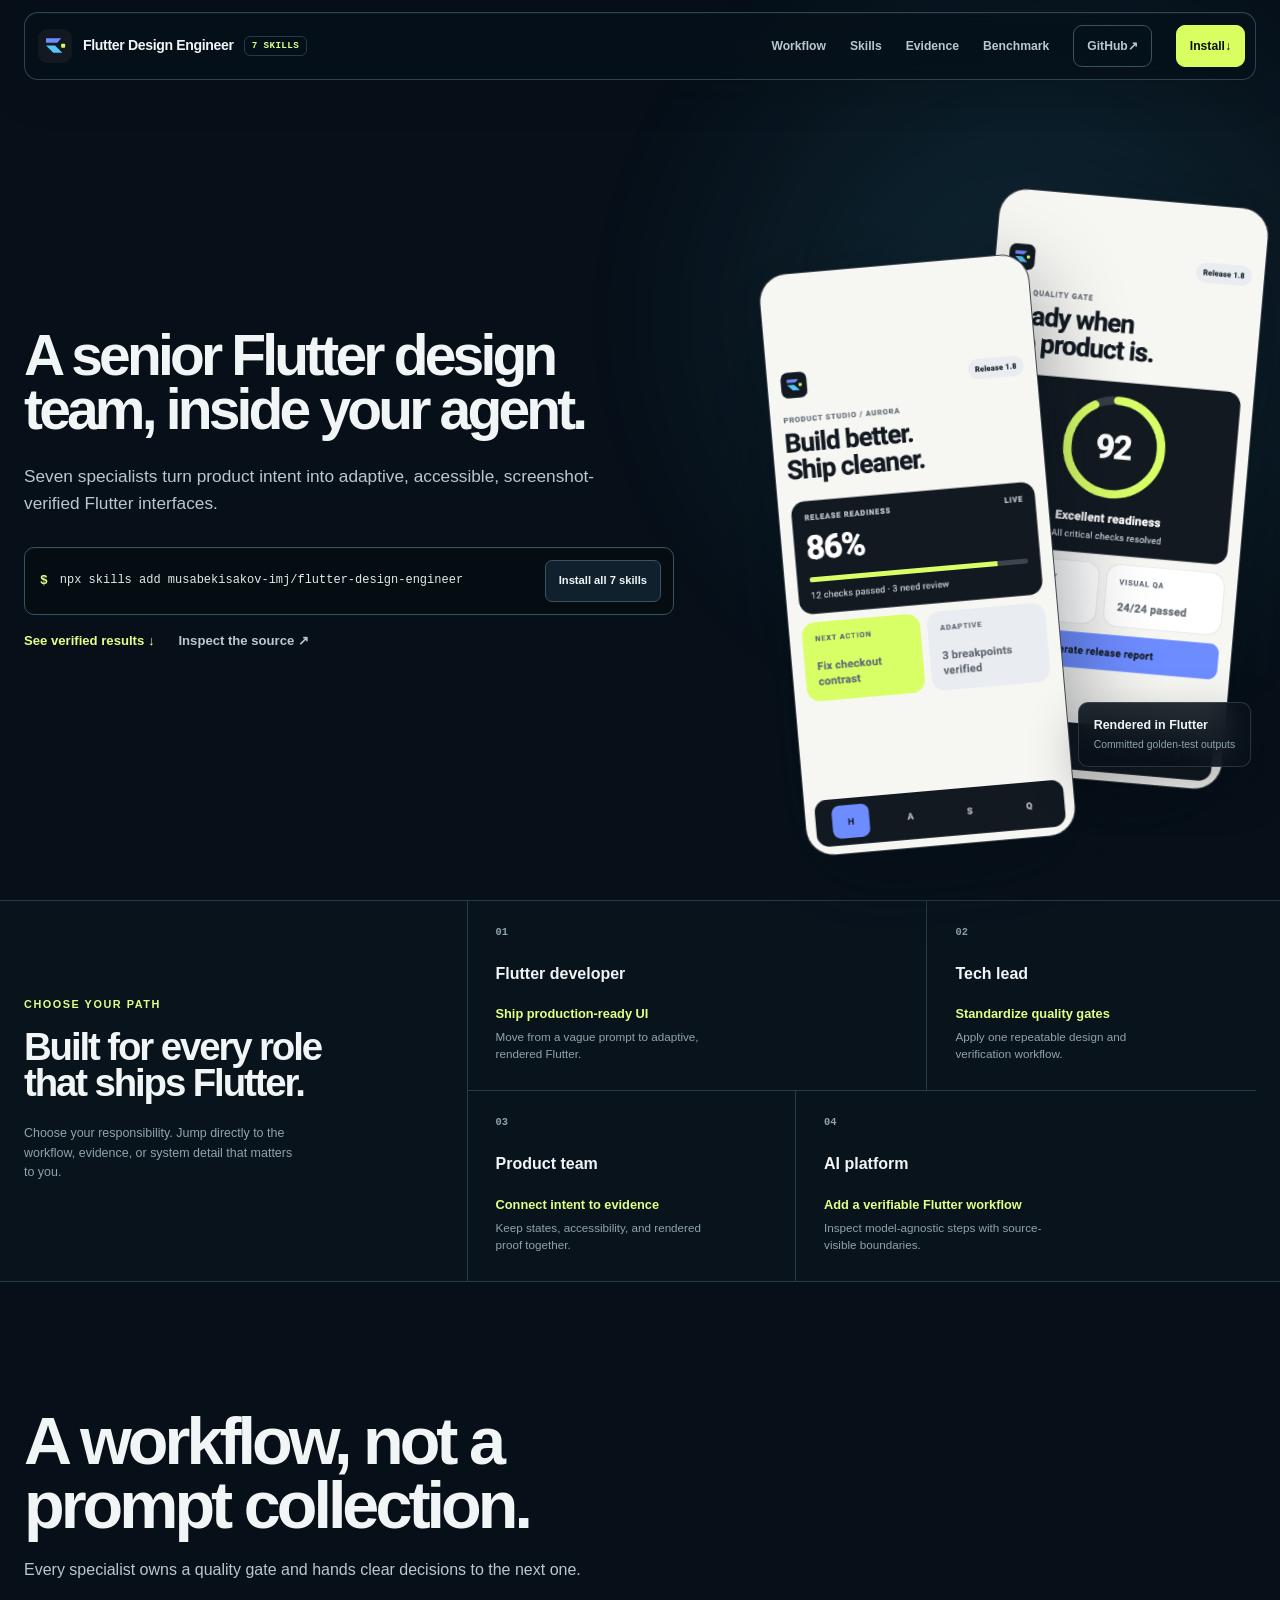
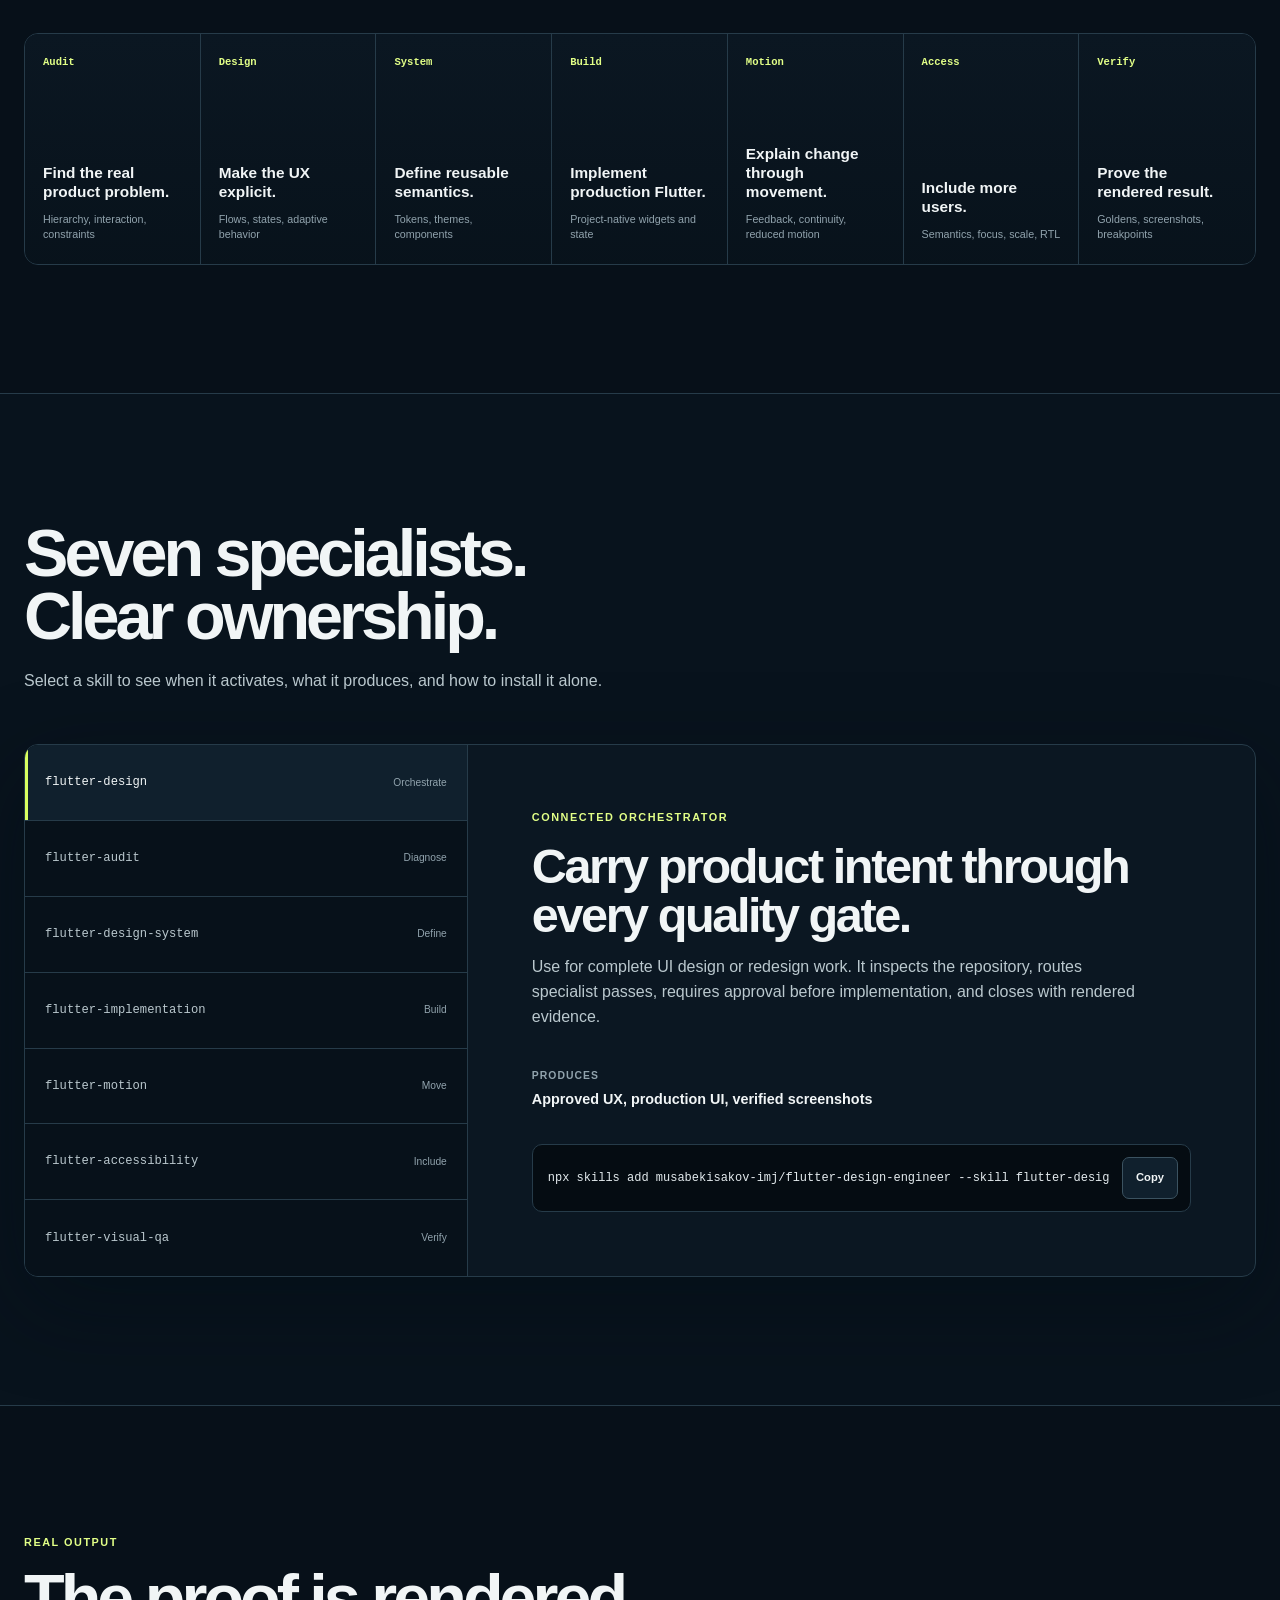
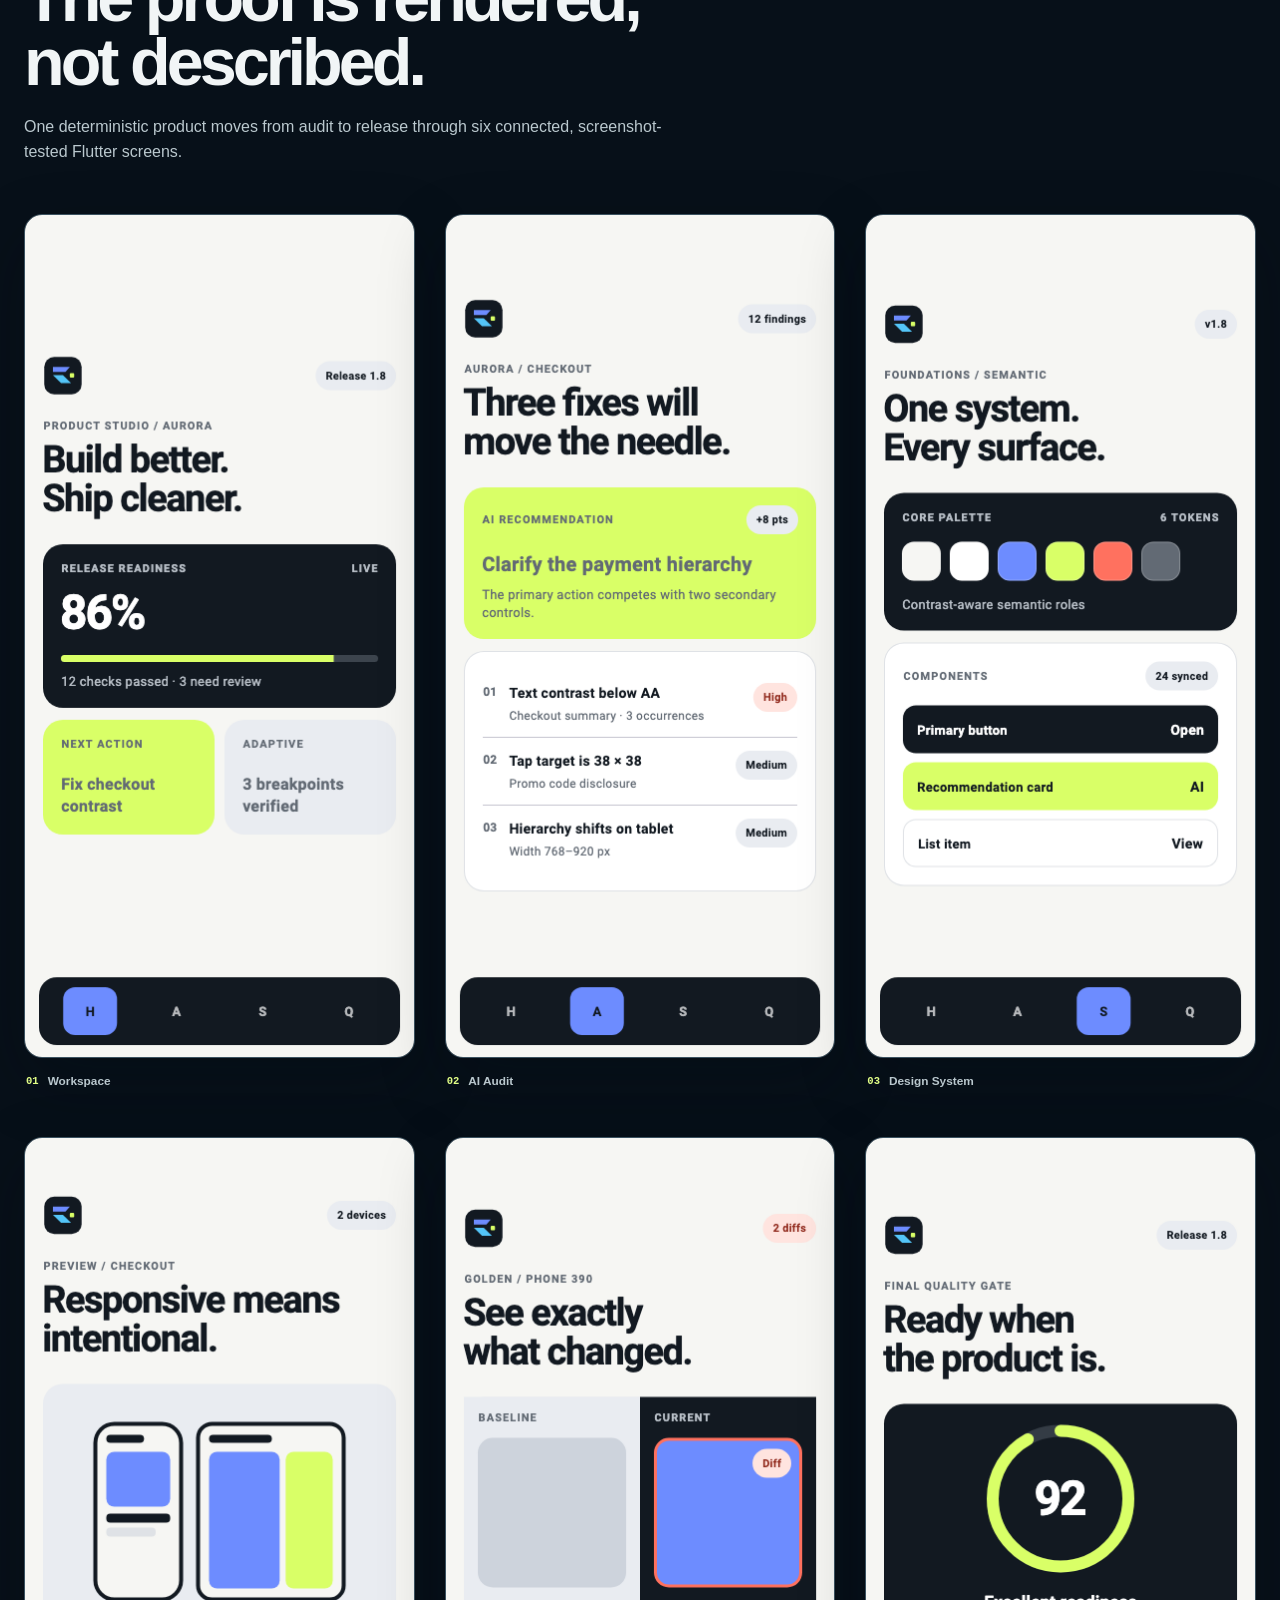
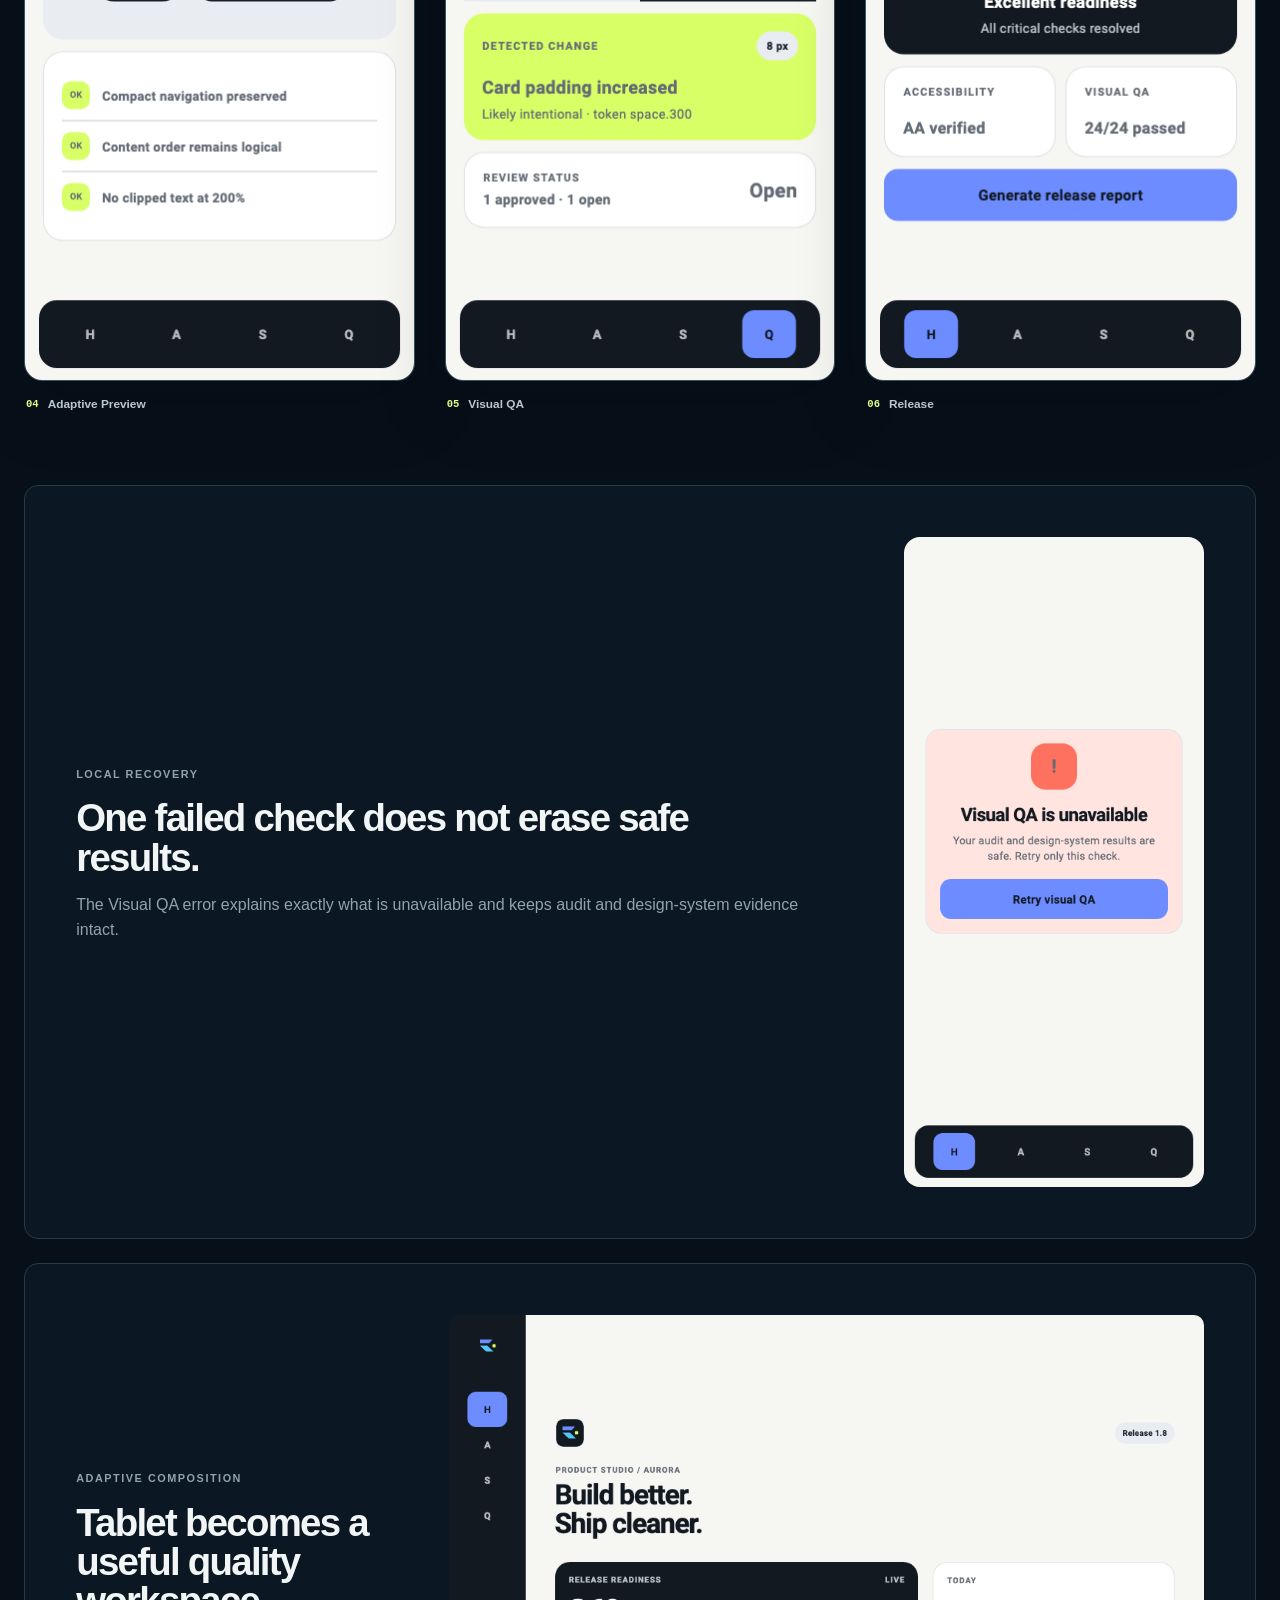
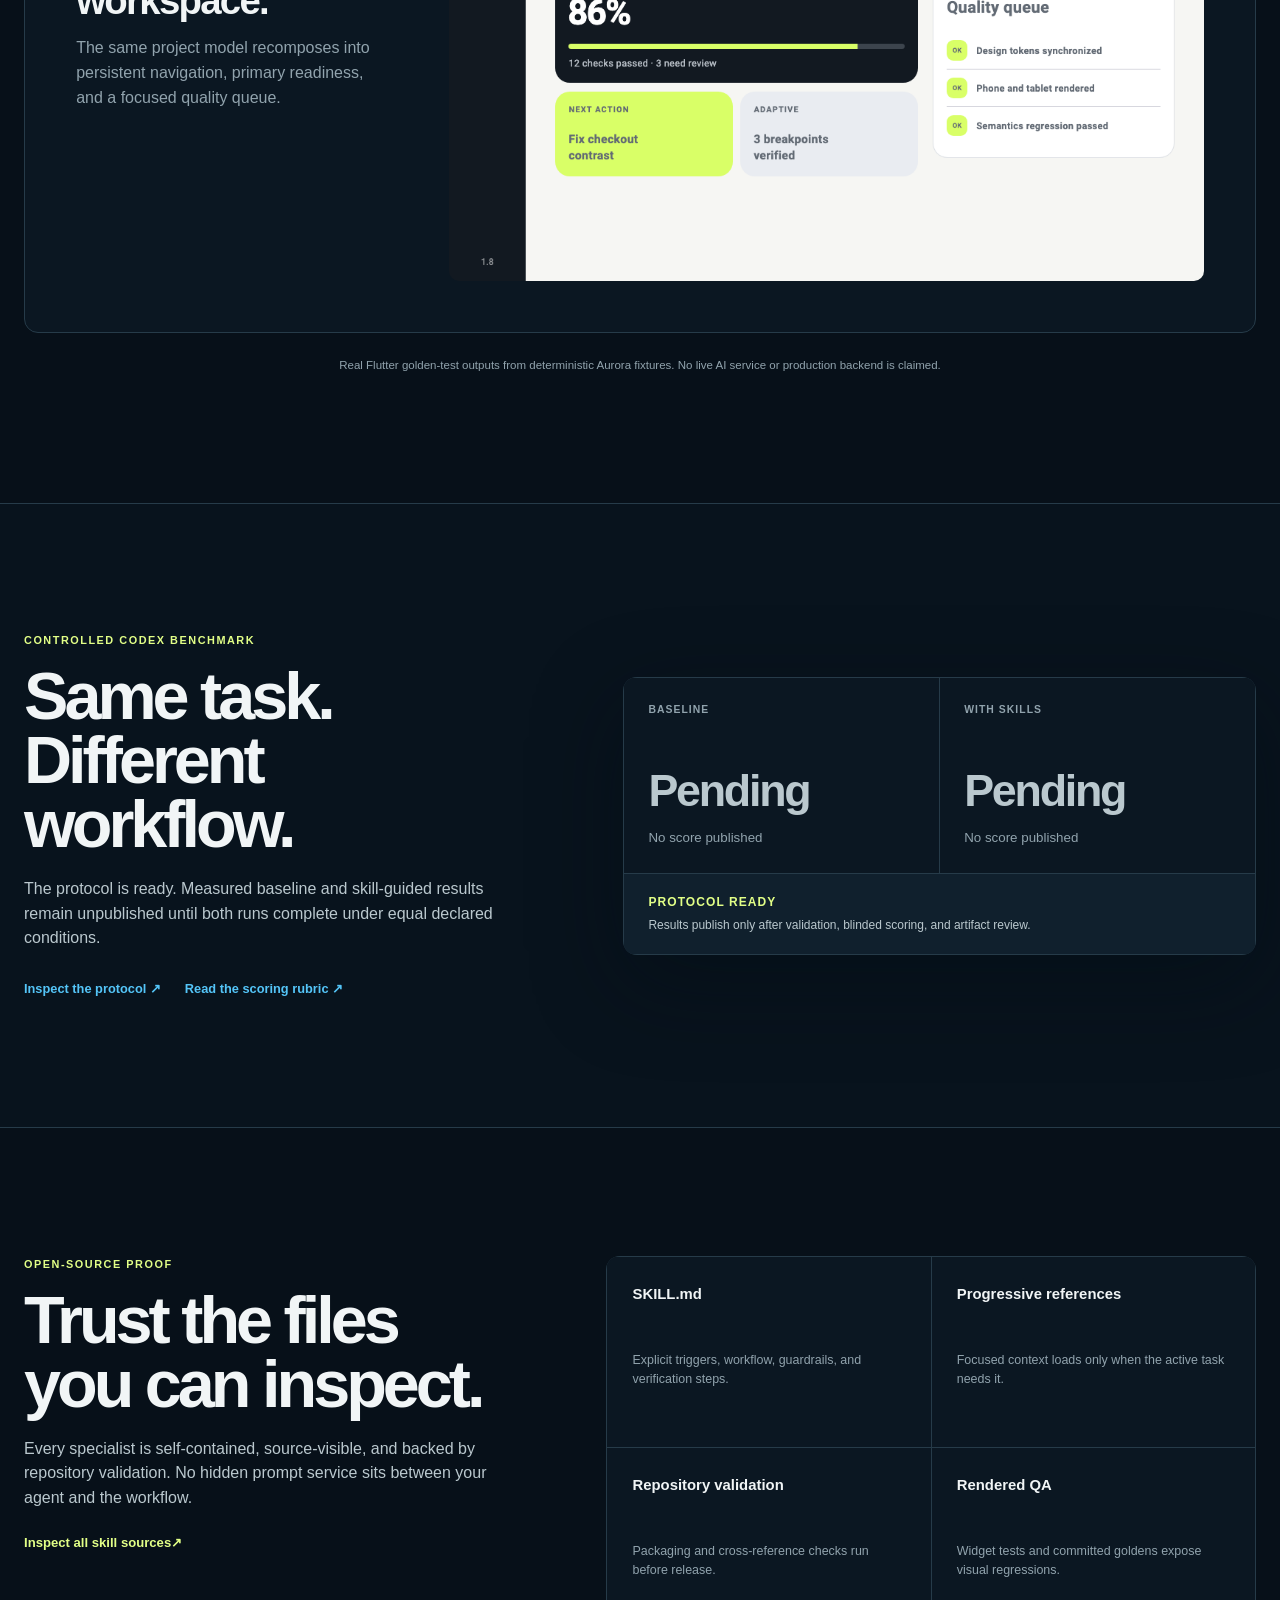
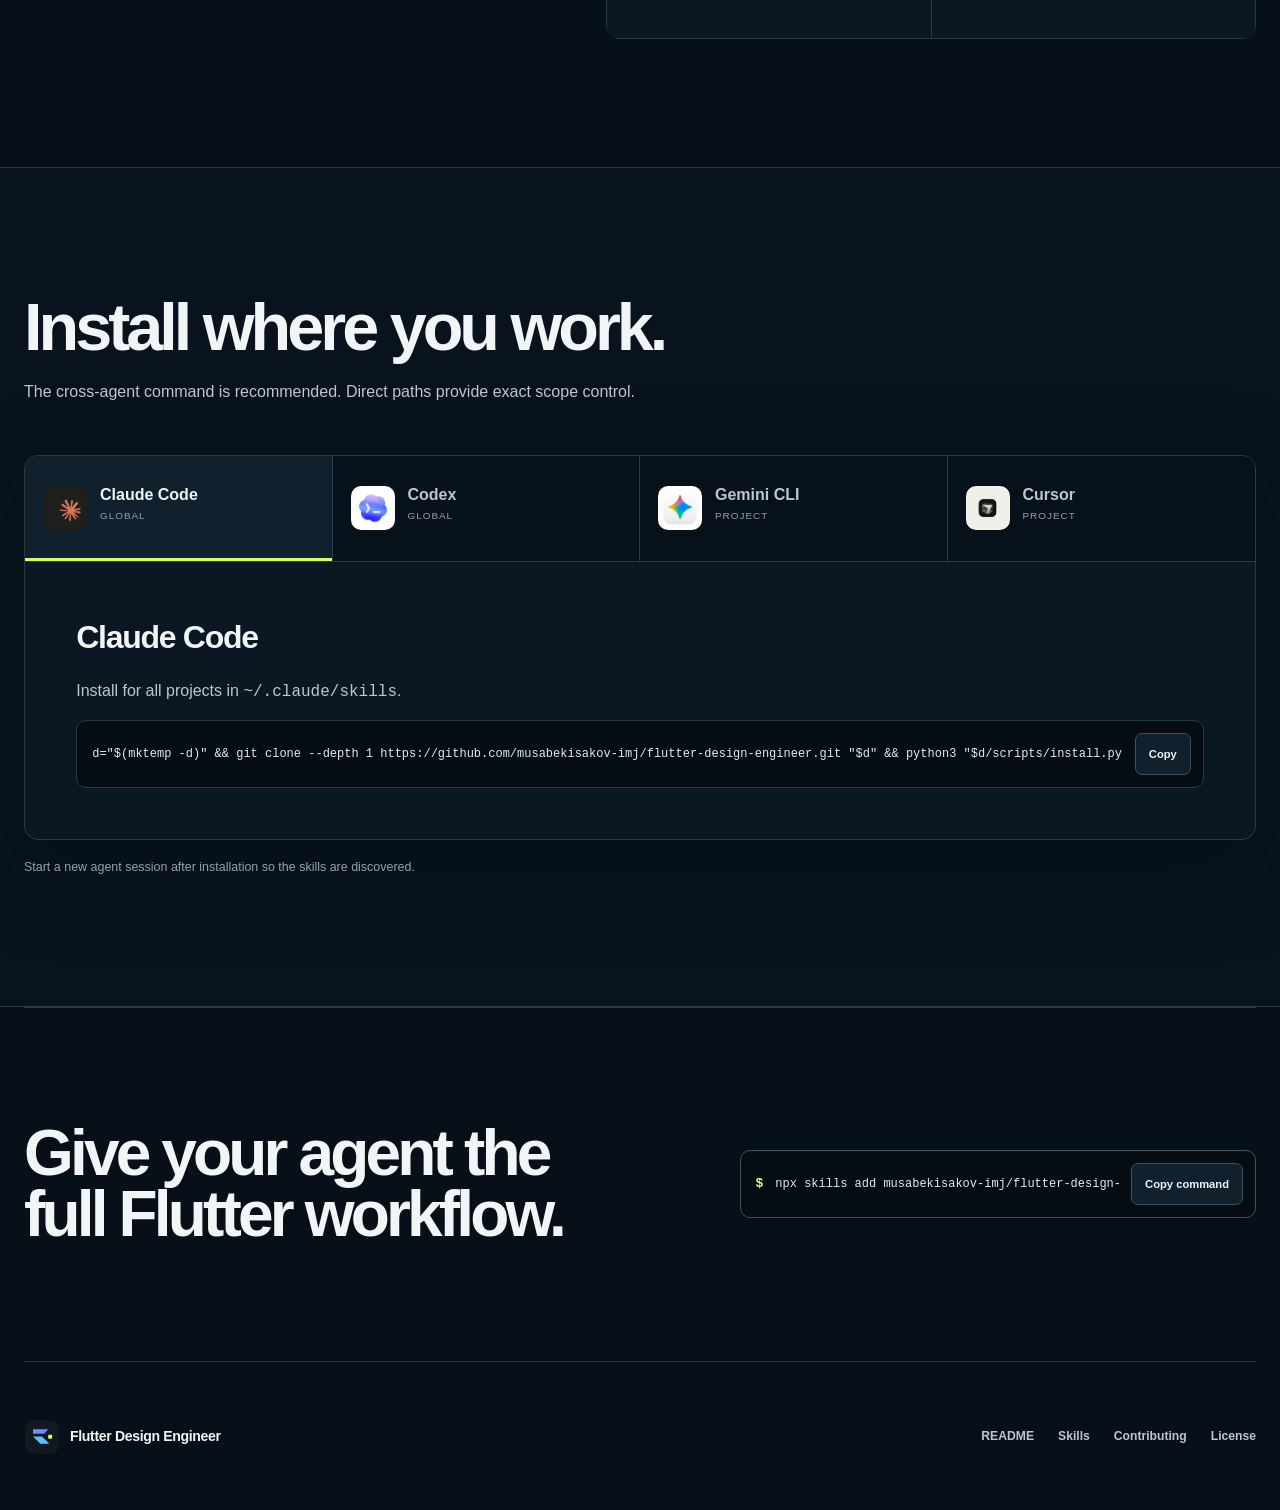
==== docs/index.html @ 5bc62153 "feat: add branded social preview" ====
<!doctype html>
<html lang="en">
<head>
  <meta charset="utf-8">
  <meta name="viewport" content="width=device-width, initial-scale=1">
  <meta name="description" content="Seven connected Flutter design skills for Claude Code, Codex, Gemini CLI, and Cursor. Audit, design, build, and verify real Flutter interfaces.">
  <meta name="theme-color" content="#071019">
  <meta property="og:title" content="Flutter Design Engineer">
  <meta property="og:description" content="A connected design engineering workflow for AI agents that ship Flutter.">
  <meta property="og:type" content="website">
  <meta property="og:image" content="https://musabekisakov-imj.github.io/flutter-design-engineer/assets/social-preview.jpg">
  <meta property="og:image:width" content="1280">
  <meta property="og:image:height" content="640">
  <meta name="twitter:card" content="summary_large_image">
  <meta name="twitter:image" content="https://musabekisakov-imj.github.io/flutter-design-engineer/assets/social-preview.jpg">
  <title>Flutter Design Engineer | Seven connected agent skills</title>
  <link rel="icon" href="assets/brand/mark.svg" type="image/svg+xml">
  <link rel="stylesheet" href="assets/install-guide.css?v=14">
  <script src="assets/analytics-adapter.js?v=1" defer></script>
  <script src="assets/install-guide.js?v=7" defer></script>
</head>
<body>
  <a class="skip-link" href="#main">Skip to content</a>

  <header class="site-header" id="top">
    <a class="brand" href="#top" aria-label="Flutter Design Engineer home">
      <img class="brand-mark" src="assets/brand/mark.svg" width="36" height="36" alt="">
      <span class="brand-name">Flutter Design Engineer</span>
      <span class="brand-meta" aria-label="Seven skills">7 skills</span>
    </a>
    <button class="menu-button" type="button" aria-expanded="false" aria-controls="primary-nav">Menu</button>
    <nav id="primary-nav" aria-label="Primary navigation">
      <a href="#workflow" data-nav-section="workflow">Workflow</a>
      <a href="#skills" data-nav-section="skills">Skills</a>
      <a href="#evidence" data-nav-section="evidence">Evidence</a>
      <a href="#benchmark" data-nav-section="benchmark">Benchmark</a>
      <a class="nav-github" href="https://github.com/musabekisakov-imj/flutter-design-engineer" data-analytics-event="github_open" data-analytics-placement="header">GitHub <span aria-hidden="true">↗</span></a>
      <a class="nav-install" href="#install" data-nav-section="install">Install <span aria-hidden="true">↓</span></a>
    </nav>
  </header>

  <main id="main">
    <section class="hero shell" aria-labelledby="hero-title">
      <div class="hero-copy reveal">
        <h1 id="hero-title">A senior Flutter design team, inside your agent.</h1>
        <p>Seven specialists turn product intent into adaptive, accessible, screenshot-verified Flutter interfaces.</p>
        <div class="hero-actions">
          <div class="command command-primary">
            <span aria-hidden="true">$</span>
            <code id="hero-command">npx skills add musabekisakov-imj/flutter-design-engineer</code>
            <button type="button" data-copy-target="hero-command" data-install-route="all" data-analytics-placement="hero">Install all 7 skills</button>
          </div>
          <div class="hero-links">
            <a class="hero-evidence-link" href="#evidence" data-analytics-event="verified_results_open" data-analytics-placement="hero">See verified results <span aria-hidden="true">↓</span></a>
            <a href="https://github.com/musabekisakov-imj/flutter-design-engineer" data-analytics-event="github_open" data-analytics-placement="hero">Inspect the source <span aria-hidden="true">↗</span></a>
          </div>
        </div>
      </div>

      <div class="hero-visual reveal" aria-label="Real Flutter golden-test outputs">
        <a class="hero-phone hero-phone-primary" href="https://github.com/musabekisakov-imj/flutter-design-engineer/blob/main/examples/product-studio/demo/goldens/phone-workspace.png">
          <img src="assets/product-studio/phone-workspace.png" width="390" height="844" alt="Flutter Product Studio workspace showing release readiness and next quality action">
        </a>
        <a class="hero-phone hero-phone-secondary" href="https://github.com/musabekisakov-imj/flutter-design-engineer/blob/main/examples/product-studio/demo/goldens/phone-release.png">
          <img src="assets/product-studio/phone-release.png" width="390" height="844" alt="Flutter Product Studio release screen showing verified readiness">
        </a>
        <p class="hero-proof"><strong>Rendered in Flutter</strong><span>Committed golden-test outputs</span></p>
      </div>
    </section>

    <section class="audiences" id="audiences" aria-labelledby="audiences-title">
      <div class="shell audience-shell">
        <div class="audience-intro">
          <p class="section-kicker">Choose your path</p>
          <h2 id="audiences-title">Built for every role that ships Flutter.</h2>
          <p>Choose your responsibility. Jump directly to the workflow, evidence, or system detail that matters to you.</p>
        </div>
        <div class="audience-grid">
          <a href="#workflow" data-analytics-event="audience_path_select" data-analytics-audience="developer"><span class="audience-number">01</span><span class="audience-arrow" aria-hidden="true">↘</span><strong>Flutter developer</strong><b>Ship production-ready UI</b><p>Move from a vague prompt to adaptive, rendered Flutter.</p></a>
          <a href="#skills" data-analytics-event="audience_path_select" data-analytics-audience="tech-lead"><span class="audience-number">02</span><span class="audience-arrow" aria-hidden="true">↘</span><strong>Tech lead</strong><b>Standardize quality gates</b><p>Apply one repeatable design and verification workflow.</p></a>
          <a href="#evidence" data-analytics-event="audience_path_select" data-analytics-audience="product-team"><span class="audience-number">03</span><span class="audience-arrow" aria-hidden="true">↘</span><strong>Product team</strong><b>Connect intent to evidence</b><p>Keep states, accessibility, and rendered proof together.</p></a>
          <a href="#benchmark" data-analytics-event="audience_path_select" data-analytics-audience="ai-platform"><span class="audience-number">04</span><span class="audience-arrow" aria-hidden="true">↘</span><strong>AI platform</strong><b>Add a verifiable Flutter workflow</b><p>Inspect model-agnostic steps with source-visible boundaries.</p></a>
        </div>
      </div>
    </section>

    <section class="workflow shell section" id="workflow" aria-labelledby="workflow-title">
      <div class="section-heading">
        <h2 id="workflow-title">A workflow, not a prompt collection.</h2>
        <p>Every specialist owns a quality gate and hands clear decisions to the next one.</p>
      </div>
      <ol class="workflow-track">
        <li><span>Audit</span><strong>Find the real product problem.</strong><small>Hierarchy, interaction, constraints</small></li>
        <li><span>Design</span><strong>Make the UX explicit.</strong><small>Flows, states, adaptive behavior</small></li>
        <li><span>System</span><strong>Define reusable semantics.</strong><small>Tokens, themes, components</small></li>
        <li><span>Build</span><strong>Implement production Flutter.</strong><small>Project-native widgets and state</small></li>
        <li><span>Motion</span><strong>Explain change through movement.</strong><small>Feedback, continuity, reduced motion</small></li>
        <li><span>Access</span><strong>Include more users.</strong><small>Semantics, focus, scale, RTL</small></li>
        <li><span>Verify</span><strong>Prove the rendered result.</strong><small>Goldens, screenshots, breakpoints</small></li>
      </ol>
    </section>

    <section class="registry section" id="skills" aria-labelledby="skills-title">
      <div class="shell">
        <div class="section-heading">
          <h2 id="skills-title">Seven specialists. Clear ownership.</h2>
          <p>Select a skill to see when it activates, what it produces, and how to install it alone.</p>
        </div>
        <div class="registry-shell">
          <div class="skill-tabs" role="tablist" aria-label="Flutter specialist skills">
            <button id="skill-tab-design" role="tab" aria-selected="true" aria-controls="skill-panel-design" tabindex="0">flutter-design <span>Orchestrate</span></button>
            <button id="skill-tab-audit" role="tab" aria-selected="false" aria-controls="skill-panel-audit" tabindex="-1">flutter-audit <span>Diagnose</span></button>
            <button id="skill-tab-system" role="tab" aria-selected="false" aria-controls="skill-panel-system" tabindex="-1">flutter-design-system <span>Define</span></button>
            <button id="skill-tab-build" role="tab" aria-selected="false" aria-controls="skill-panel-build" tabindex="-1">flutter-implementation <span>Build</span></button>
            <button id="skill-tab-motion" role="tab" aria-selected="false" aria-controls="skill-panel-motion" tabindex="-1">flutter-motion <span>Move</span></button>
            <button id="skill-tab-access" role="tab" aria-selected="false" aria-controls="skill-panel-access" tabindex="-1">flutter-accessibility <span>Include</span></button>
            <button id="skill-tab-qa" role="tab" aria-selected="false" aria-controls="skill-panel-qa" tabindex="-1">flutter-visual-qa <span>Verify</span></button>
          </div>
          <div class="skill-panels">
            <article id="skill-panel-design" role="tabpanel" aria-labelledby="skill-tab-design"><p class="panel-label">Connected orchestrator</p><h3>Carry product intent through every quality gate.</h3><p>Use for complete UI design or redesign work. It inspects the repository, routes specialist passes, requires approval before implementation, and closes with rendered evidence.</p><div class="panel-output"><span>Produces</span><strong>Approved UX, production UI, verified screenshots</strong></div><div class="command"><code id="skill-design-command">npx skills add musabekisakov-imj/flutter-design-engineer --skill flutter-design</code><button type="button" data-copy-target="skill-design-command" data-install-route="single-skill" data-analytics-placement="skills">Copy</button></div></article>
            <article id="skill-panel-audit" role="tabpanel" aria-labelledby="skill-tab-audit"><p class="panel-label">Diagnostic specialist</p><h3>Find hierarchy and interaction problems before editing.</h3><p>Use when an existing Flutter interface feels unclear, inconsistent, or fragile across screen sizes.</p><div class="panel-output"><span>Produces</span><strong>Evidence-backed findings and priorities</strong></div></article>
            <article id="skill-panel-system" role="tabpanel" aria-labelledby="skill-tab-system"><p class="panel-label">System specialist</p><h3>Turn visual choices into semantic Flutter foundations.</h3><p>Use for tokens, themes, typography, spacing, component contracts, and state consistency.</p><div class="panel-output"><span>Produces</span><strong>Reusable semantic design system</strong></div></article>
            <article id="skill-panel-build" role="tabpanel" aria-labelledby="skill-tab-build"><p class="panel-label">Implementation specialist</p><h3>Build approved interfaces in the project native style.</h3><p>Use after UX approval for adaptive widgets, complete states, and production-ready Flutter composition.</p><div class="panel-output"><span>Produces</span><strong>Integrated Flutter implementation</strong></div></article>
            <article id="skill-panel-motion" role="tabpanel" aria-labelledby="skill-tab-motion"><p class="panel-label">Motion specialist</p><h3>Use movement to explain feedback and continuity.</h3><p>Use for transitions, micro-interactions, interruptible animation, and reduced-motion behavior.</p><div class="panel-output"><span>Produces</span><strong>Purposeful, performant motion</strong></div></article>
            <article id="skill-panel-access" role="tabpanel" aria-labelledby="skill-tab-access"><p class="panel-label">Inclusion specialist</p><h3>Make the interface robust beyond the default user.</h3><p>Use for semantics, keyboard focus, text scaling, localization safety, and RTL behavior.</p><div class="panel-output"><span>Produces</span><strong>Accessible interaction and layout fixes</strong></div></article>
            <article id="skill-panel-qa" role="tabpanel" aria-labelledby="skill-tab-qa"><p class="panel-label">Rendered verification specialist</p><h3>Inspect pixels, states, and breakpoints instead of guessing.</h3><p>Use for screenshot matrices, golden tests, overflow checks, theme comparison, and visual regression triage.</p><div class="panel-output"><span>Produces</span><strong>Inspected visual evidence</strong></div></article>
          </div>
        </div>
      </div>
    </section>

    <section class="evidence section shell" id="evidence" aria-labelledby="evidence-title">
      <div class="section-heading">
        <p class="section-kicker">Real output</p>
        <h2 id="evidence-title">The proof is rendered, not described.</h2>
        <p>One deterministic product moves from audit to release through six connected, screenshot-tested Flutter screens.</p>
      </div>
      <div class="phone-rail" aria-label="Flutter Product Studio workflow golden screenshots">
        <figure><img loading="lazy" src="assets/product-studio/phone-workspace.png" width="390" height="844" alt="Product Studio workspace with release readiness and next action"><figcaption><strong>01</strong> Workspace</figcaption></figure>
        <figure><img loading="lazy" src="assets/product-studio/phone-audit.png" width="390" height="844" alt="AI audit with prioritized Flutter interface findings"><figcaption><strong>02</strong> AI Audit</figcaption></figure>
        <figure><img loading="lazy" src="assets/product-studio/phone-system.png" width="390" height="844" alt="Semantic design system tokens and synchronized components"><figcaption><strong>03</strong> Design System</figcaption></figure>
        <figure><img loading="lazy" src="assets/product-studio/phone-adaptive.png" width="390" height="844" alt="Adaptive preview comparing phone and tablet layouts"><figcaption><strong>04</strong> Adaptive Preview</figcaption></figure>
        <figure><img loading="lazy" src="assets/product-studio/phone-visualQa.png" width="390" height="844" alt="Visual QA screen comparing baseline and current Flutter renders"><figcaption><strong>05</strong> Visual QA</figcaption></figure>
        <figure><img loading="lazy" src="assets/product-studio/phone-release.png" width="390" height="844" alt="Release quality gate with accessibility and golden test results"><figcaption><strong>06</strong> Release</figcaption></figure>
      </div>
      <div class="evidence-proof-grid">
        <article class="proof-error"><div><p class="section-kicker">Local recovery</p><h3>One failed check does not erase safe results.</h3><p>The Visual QA error explains exactly what is unavailable and keeps audit and design-system evidence intact.</p></div><img loading="lazy" src="assets/product-studio/phone-error.png" width="390" height="844" alt="Recoverable Product Studio Visual QA error state"></article>
        <article class="proof-adaptive"><div><p class="section-kicker">Adaptive composition</p><h3>Tablet becomes a useful quality workspace.</h3><p>The same project model recomposes into persistent navigation, primary readiness, and a focused quality queue.</p></div><img loading="lazy" src="assets/product-studio/tablet-workspace.png" width="1024" height="768" alt="Expanded Product Studio workspace rendered at tablet size"></article>
      </div>
      <p class="evidence-note">Real Flutter golden-test outputs from deterministic Aurora fixtures. No live AI service or production backend is claimed.</p>
    </section>

    <section class="benchmark section" id="benchmark" aria-labelledby="benchmark-title">
      <div class="shell benchmark-shell">
        <div class="benchmark-copy">
          <p class="section-kicker">Controlled Codex benchmark</p>
          <h2 id="benchmark-title">Same task. Different workflow.</h2>
          <p>The protocol is ready. Measured baseline and skill-guided results remain unpublished until both runs complete under equal declared conditions.</p>
          <div class="benchmark-actions">
            <a href="https://github.com/musabekisakov-imj/flutter-design-engineer/tree/main/benchmarks/connected-command-center" data-analytics-event="benchmark_artifact_open" data-analytics-placement="benchmark">Inspect the protocol <span aria-hidden="true">↗</span></a>
            <a href="https://github.com/musabekisakov-imj/flutter-design-engineer/blob/main/benchmarks/connected-command-center/rubric.md" data-analytics-event="benchmark_artifact_open" data-analytics-placement="rubric">Read the scoring rubric <span aria-hidden="true">↗</span></a>
          </div>
        </div>
        <div class="benchmark-status" aria-label="Benchmark publication status">
          <div><span>Baseline</span><strong>Pending</strong><small>No score published</small></div>
          <div><span>With skills</span><strong>Pending</strong><small>No score published</small></div>
          <p><b>Protocol ready</b><span>Results publish only after validation, blinded scoring, and artifact review.</span></p>
        </div>
      </div>
    </section>

    <section class="technical section shell" aria-labelledby="technical-title">
      <div class="technical-copy"><p class="section-kicker">Open-source proof</p><h2 id="technical-title">Trust the files you can inspect.</h2><p>Every specialist is self-contained, source-visible, and backed by repository validation. No hidden prompt service sits between your agent and the workflow.</p><a href="https://github.com/musabekisakov-imj/flutter-design-engineer/tree/main/skills" data-analytics-event="github_open" data-analytics-placement="trust">Inspect all skill sources <span aria-hidden="true">↗</span></a></div>
      <div class="technical-grid"><article><strong>SKILL.md</strong><p>Explicit triggers, workflow, guardrails, and verification steps.</p></article><article><strong>Progressive references</strong><p>Focused context loads only when the active task needs it.</p></article><article><strong>Repository validation</strong><p>Packaging and cross-reference checks run before release.</p></article><article><strong>Rendered QA</strong><p>Widget tests and committed goldens expose visual regressions.</p></article></div>
    </section>

    <section class="install section" id="install" aria-labelledby="install-title">
      <div class="shell">
        <div class="section-heading"><h2 id="install-title">Install where you work.</h2><p>The cross-agent command is recommended. Direct paths provide exact scope control.</p></div>
        <div class="agent-shell">
          <div class="agent-tabs" role="tablist" aria-label="AI agent installation">
            <button id="agent-tab-claude" role="tab" aria-selected="true" aria-controls="agent-panel-claude" tabindex="0"><img src="assets/agents/claude.png" width="44" height="44" alt=""><span>Claude Code</span><small>Global</small></button>
            <button id="agent-tab-codex" role="tab" aria-selected="false" aria-controls="agent-panel-codex" tabindex="-1"><img src="assets/agents/codex.png" width="44" height="44" alt=""><span>Codex</span><small>Global</small></button>
            <button id="agent-tab-gemini" role="tab" aria-selected="false" aria-controls="agent-panel-gemini" tabindex="-1"><img src="assets/agents/gemini.png" width="44" height="44" alt=""><span>Gemini CLI</span><small>Project</small></button>
            <button id="agent-tab-cursor" role="tab" aria-selected="false" aria-controls="agent-panel-cursor" tabindex="-1"><img src="assets/agents/cursor.png" width="44" height="44" alt=""><span>Cursor</span><small>Project</small></button>
          </div>
          <div class="agent-panels">
            <article id="agent-panel-claude" role="tabpanel" aria-labelledby="agent-tab-claude"><h3>Claude Code</h3><p>Install for all projects in <code>~/.claude/skills</code>.</p><div class="command"><code id="claude-command">d="$(mktemp -d)" &amp;&amp; git clone --depth 1 https://github.com/musabekisakov-imj/flutter-design-engineer.git "$d" &amp;&amp; python3 "$d/scripts/install.py" --destination ~/.claude/skills</code><button type="button" data-copy-target="claude-command" data-install-route="claude" data-analytics-placement="installer">Copy</button></div></article>
            <article id="agent-panel-codex" role="tabpanel" aria-labelledby="agent-tab-codex"><h3>OpenAI Codex</h3><p>Install for all projects in <code>~/.codex/skills</code>.</p><div class="command"><code id="codex-command">d="$(mktemp -d)" &amp;&amp; git clone --depth 1 https://github.com/musabekisakov-imj/flutter-design-engineer.git "$d" &amp;&amp; python3 "$d/scripts/install.py" --destination ~/.codex/skills</code><button type="button" data-copy-target="codex-command" data-install-route="codex" data-analytics-placement="installer">Copy</button></div></article>
            <article id="agent-panel-gemini" role="tabpanel" aria-labelledby="agent-tab-gemini"><h3>Gemini CLI</h3><p>Install inside the current project at <code>.gemini/skills</code>.</p><div class="command"><code id="gemini-command">d="$(mktemp -d)" &amp;&amp; git clone --depth 1 https://github.com/musabekisakov-imj/flutter-design-engineer.git "$d" &amp;&amp; python3 "$d/scripts/install.py" --destination .gemini/skills</code><button type="button" data-copy-target="gemini-command" data-install-route="gemini" data-analytics-placement="installer">Copy</button></div></article>
            <article id="agent-panel-cursor" role="tabpanel" aria-labelledby="agent-tab-cursor"><h3>Cursor</h3><p>Install inside the current project in <code>.cursor/skills</code>.</p><div class="command"><code id="cursor-command">d="$(mktemp -d)" &amp;&amp; git clone --depth 1 https://github.com/musabekisakov-imj/flutter-design-engineer.git "$d" &amp;&amp; python3 "$d/scripts/install.py" --destination .cursor/skills</code><button type="button" data-copy-target="cursor-command" data-install-route="cursor" data-analytics-placement="installer">Copy</button></div></article>
          </div>
        </div>
        <p class="session-note">Start a new agent session after installation so the skills are discovered.</p>
      </div>
    </section>

    <section class="final-cta shell" aria-labelledby="final-title">
      <h2 id="final-title">Give your agent the full Flutter workflow.</h2>
      <div class="command command-primary"><span aria-hidden="true">$</span><code id="final-command">npx skills add musabekisakov-imj/flutter-design-engineer</code><button type="button" data-copy-target="final-command" data-install-route="all" data-analytics-placement="final">Copy command</button></div>
    </section>
  </main>

  <footer class="site-footer shell">
    <a class="brand" href="#top" aria-label="Flutter Design Engineer home"><img class="brand-mark" src="assets/brand/mark.svg" width="32" height="32" alt=""><span>Flutter Design Engineer</span></a>
    <nav aria-label="Footer navigation"><a href="https://github.com/musabekisakov-imj/flutter-design-engineer#readme">README</a><a href="https://github.com/musabekisakov-imj/flutter-design-engineer/tree/main/skills">Skills</a><a href="https://github.com/musabekisakov-imj/flutter-design-engineer/blob/main/CONTRIBUTING.md">Contributing</a><a href="https://github.com/musabekisakov-imj/flutter-design-engineer/blob/main/LICENSE">License</a></nav>
  </footer>

  <p id="copy-status" class="sr-only" aria-live="polite"></p>
</body>
</html>
---- docs/assets/install-guide.css ----
:root {
  color-scheme: dark;
  --canvas: #071019;
  --surface: #0b1722;
  --surface-2: #10202d;
  --surface-3: #152938;
  --line: #263b49;
  --line-strong: #3b5260;
  --text: #f1f5f6;
  --muted: #91a3ad;
  --muted-strong: #bac8ce;
  --accent: #d8ff5f;
  --accent-light: #e2ff87;
  --info: #54c5f8;
  --attention: #ef765f;
  --success: #77d3ad;
  --max: 1240px;
  --radius: 14px;
  --ease: cubic-bezier(.16, 1, .3, 1);
  --shadow: 0 28px 90px rgb(0 11 18 / 42%);
}

* { box-sizing: border-box; }
html { overflow-x: clip; scroll-behavior: smooth; }
section[id] { scroll-margin-top: 104px; }
body { margin: 0; overflow-x: clip; background: var(--canvas); color: var(--text); font-family: "Avenir Next", Avenir, "Segoe UI", sans-serif; line-height: 1.55; }
a { color: inherit; text-underline-offset: .22em; }
button { font: inherit; }
code { font-family: "SFMono-Regular", Consolas, monospace; }
img { max-width: 100%; }
button, a { -webkit-tap-highlight-color: transparent; }
:focus-visible { outline: 3px solid var(--accent-light); outline-offset: 4px; }
.shell { width: min(var(--max), calc(100% - 48px)); margin-inline: auto; }
.sr-only { position: absolute; width: 1px; height: 1px; padding: 0; margin: -1px; overflow: hidden; clip: rect(0, 0, 0, 0); white-space: nowrap; border: 0; }
.skip-link { position: fixed; z-index: 20; top: 12px; left: 12px; padding: 10px 14px; background: var(--text); color: var(--canvas); transform: translateY(-160%); }
.skip-link:focus { transform: none; }

.site-header { position: sticky; z-index: 10; top: 12px; width: min(var(--max), calc(100% - 48px)); min-height: 68px; margin: 12px auto 0; padding: 8px 10px 8px 12px; display: flex; align-items: center; justify-content: space-between; gap: 24px; border: 1px solid rgb(59 82 96 / 78%); border-radius: 14px; background: rgb(7 16 25 / 82%); box-shadow: 0 12px 40px rgb(0 9 15 / 18%), inset 0 1px rgb(255 255 255 / 4%); backdrop-filter: blur(18px) saturate(135%); transition: min-height .25s var(--ease), background .25s var(--ease), box-shadow .25s var(--ease); }
.site-header.is-compact { min-height: 58px; background: rgb(7 16 25 / 94%); box-shadow: 0 18px 55px rgb(0 9 15 / 42%), inset 0 1px rgb(255 255 255 / 5%); }
.brand { min-width: 0; display: inline-flex; align-items: center; gap: 10px; color: var(--text); font-size: .88rem; font-weight: 750; letter-spacing: -.025em; text-decoration: none; }
.brand-mark { display: block; width: 36px; height: 36px; flex: 0 0 36px; transition: width .25s var(--ease), height .25s var(--ease), flex-basis .25s var(--ease); }
.site-header.is-compact .brand-mark { width: 32px; height: 32px; flex-basis: 32px; }
.brand-meta { padding: 4px 7px; border: 1px solid var(--line); border-radius: 6px; color: var(--accent-light); font: 750 .58rem/1 monospace; letter-spacing: .04em; text-transform: uppercase; }
.site-header nav, .site-footer nav { display: flex; align-items: center; gap: 24px; }
.site-header nav a, .site-footer nav a { position: relative; color: var(--muted-strong); font-size: .76rem; font-weight: 650; text-decoration: none; transition: color .2s var(--ease), background .2s var(--ease), border-color .2s var(--ease), transform .2s var(--ease); }
.site-header nav a:hover, .site-footer nav a:hover { color: var(--text); }
.site-header nav a[data-nav-section]::after { content: ""; position: absolute; right: 0; bottom: -9px; left: 0; height: 2px; border-radius: 2px; background: var(--accent); opacity: 0; transform: scaleX(.25); transition: opacity .2s var(--ease), transform .2s var(--ease); }
.site-header nav a[aria-current="location"] { color: var(--text); }
.site-header nav a[aria-current="location"]::after { opacity: 1; transform: scaleX(1); }
.nav-github, .nav-install { min-height: 42px; display: inline-flex; align-items: center; padding: 0 13px; border: 1px solid var(--line-strong); border-radius: 9px; }
.site-header nav .nav-install { border-color: var(--accent); background: var(--accent); color: var(--canvas); font-weight: 800; }
.site-header nav .nav-install:hover { border-color: var(--accent-light); background: var(--accent-light); color: var(--canvas); transform: translateY(-1px); }
.site-header nav .nav-install:active { transform: scale(.98); }
.site-header nav .nav-install::after { display: none; }
.menu-button { display: none; min-width: 48px; min-height: 44px; border: 1px solid var(--line-strong); border-radius: 9px; background: var(--surface); color: var(--text); font-size: .75rem; font-weight: 750; }

.hero { position: relative; display: grid; grid-template-columns: minmax(0, 1.18fr) minmax(390px, .82fr); align-items: center; gap: clamp(32px, 4vw, 58px); min-height: min(820px, calc(100dvh - 72px)); padding-block: clamp(58px, 7vw, 88px); }
.hero::before { content: ""; position: absolute; z-index: -1; top: -25%; right: -18%; width: 72%; aspect-ratio: 1; border-radius: 50%; background: radial-gradient(circle, rgb(30 91 112 / 34%), transparent 66%); filter: blur(30px); }
.hero-copy { position: relative; z-index: 2; }
.hero h1 { max-width: 760px; margin: 0; font-size: clamp(3.4rem, 4.45vw, 4rem); font-weight: 790; line-height: .94; letter-spacing: -.067em; text-wrap: balance; }
.hero-copy > p { max-width: 590px; margin: 27px 0 30px; color: var(--muted-strong); font-size: clamp(1rem, 1.35vw, 1.16rem); line-height: 1.55; }
.hero-actions { display: grid; gap: 16px; max-width: 650px; }
.hero-links { display: flex; flex-wrap: wrap; align-items: center; gap: 12px 24px; }
.hero-links a { width: fit-content; color: var(--muted-strong); font-size: .82rem; font-weight: 700; text-decoration: none; }
.hero-links a:hover { color: var(--text); }
.hero-links .hero-evidence-link { color: var(--accent-light); }
.command { min-width: 0; display: grid; grid-template-columns: minmax(0, 1fr) auto; align-items: center; gap: 12px; padding: 12px 12px 12px 15px; border: 1px solid var(--line); border-radius: 10px; background: #050c12; }
.command-primary { grid-template-columns: auto minmax(0, 1fr) auto; border-color: var(--line-strong); box-shadow: inset 0 1px rgb(255 255 255 / 3%); }
.command > span { color: var(--accent-light); font-family: monospace; font-weight: 800; }
.command code { min-width: 0; overflow-x: auto; color: #e4ebee; font-size: .75rem; line-height: 1.6; white-space: nowrap; scrollbar-width: thin; }
.command button { min-height: 42px; padding: 0 13px; border: 1px solid var(--line-strong); border-radius: 7px; background: var(--surface-2); color: var(--text); cursor: pointer; font-size: .7rem; font-weight: 800; transition: transform .2s var(--ease), border-color .2s var(--ease), color .2s var(--ease); }
.command button:hover { border-color: var(--accent); color: var(--accent-light); }
.command button:active { transform: scale(.98); }
.command button.is-copied { border-color: var(--success); color: var(--success); }

.hero-visual { position: relative; min-height: 610px; }
.hero-phone { position: absolute; display: block; overflow: hidden; width: min(56%, 300px); border: 1px solid rgb(255 255 255 / 20%); border-radius: 28px; background: #12191f; box-shadow: var(--shadow); transition: transform .35s var(--ease), border-color .25s var(--ease); }
.hero-phone img { display: block; width: 100%; height: auto; }
.hero-phone-primary { z-index: 2; left: 2%; top: 78px; transform: rotate(-5deg); }
.hero-phone-secondary { z-index: 1; right: 2%; top: 12px; transform: rotate(5deg); }
.hero-phone-primary:hover { border-color: var(--accent); transform: rotate(-3deg) translateY(-6px); }
.hero-phone-secondary:hover { border-color: var(--accent); transform: rotate(3deg) translateY(-6px); }
.hero-proof { position: absolute; z-index: 3; right: 1%; bottom: 28px; display: grid; gap: 2px; margin: 0; padding: 13px 15px; border: 1px solid rgb(255 255 255 / 14%); border-radius: 10px; background: rgb(7 16 25 / 88%); backdrop-filter: blur(16px); box-shadow: 0 18px 50px rgb(0 10 18 / 30%); }
.hero-proof strong { font-size: .78rem; }
.hero-proof span { color: var(--muted); font-size: .65rem; }

.audiences { border-block: 1px solid var(--line); background: #08131c; }
.audience-shell { display: grid; grid-template-columns: minmax(280px, .72fr) minmax(0, 1.28fr); }
.audience-intro { display: grid; align-content: center; padding: 46px 54px 50px 0; border-right: 1px solid var(--line); }
.audience-intro h2 { max-width: 390px; margin: 0; font-size: clamp(2rem, 3vw, 3.15rem); line-height: .96; letter-spacing: -.055em; text-wrap: balance; }
.audience-intro > p:last-child { max-width: 39ch; margin: 22px 0 0; color: var(--muted); font-size: .78rem; line-height: 1.55; }
.audience-grid { display: grid; grid-template-columns: repeat(12, minmax(0, 1fr)); }
.audience-grid a { position: relative; grid-column: span 6; min-height: 190px; display: flex; flex-direction: column; padding: 25px 28px 27px; border-right: 1px solid var(--line); border-bottom: 1px solid var(--line); color: var(--text); text-decoration: none; transition: background .25s var(--ease), color .25s var(--ease), box-shadow .25s var(--ease); }
.audience-grid a:nth-child(1), .audience-grid a:nth-child(4) { grid-column: span 7; }
.audience-grid a:nth-child(2), .audience-grid a:nth-child(3) { grid-column: span 5; }
.audience-grid a:nth-child(2), .audience-grid a:nth-child(4) { border-right: 0; }
.audience-grid a:nth-child(n+3) { border-bottom: 0; }
.audience-grid a:hover { z-index: 1; background: var(--surface-2); box-shadow: inset 3px 0 var(--accent); }
.audience-grid a:active { background: var(--surface-3); }
.audience-grid .audience-number { color: var(--muted); font: 750 .65rem monospace; transition: color .25s var(--ease); }
.audience-arrow { position: absolute; top: 23px; right: 26px; color: var(--muted); font-size: 1rem; transform: translate(-4px, 4px); opacity: 0; transition: color .25s var(--ease), opacity .25s var(--ease), transform .25s var(--ease); }
.audience-grid strong { margin-top: 24px; font-size: 1rem; }
.audience-grid b { margin-top: auto; color: var(--accent-light); font-size: .8rem; font-weight: 750; }
.audience-grid p { max-width: 39ch; margin: 5px 0 0; color: var(--muted); font-size: .73rem; line-height: 1.45; text-wrap: pretty; }
.audience-grid a:hover .audience-number, .audience-grid a:focus-visible .audience-number { color: var(--accent-light); }
.audience-grid a:hover .audience-arrow, .audience-grid a:focus-visible .audience-arrow { color: var(--accent-light); opacity: 1; transform: none; }

.section { padding-block: clamp(88px, 10vw, 132px); }
.section-heading { max-width: 760px; margin-bottom: 50px; }
.section-heading h2, .technical h2, .final-cta h2 { margin: 0; font-size: clamp(2.55rem, 5.2vw, 5.1rem); font-weight: 760; line-height: .96; letter-spacing: -.06em; text-wrap: balance; }
.section-heading > p:last-child, .technical-copy > p:not(.section-kicker) { max-width: 650px; margin: 20px 0 0; color: var(--muted-strong); }
.section-kicker, .panel-label { margin: 0 0 16px; color: var(--accent-light); font-size: .68rem; font-weight: 800; text-transform: uppercase; letter-spacing: .14em; }

.workflow-track { display: grid; grid-template-columns: repeat(7, minmax(0, 1fr)); margin: 0; padding: 0; list-style: none; border: 1px solid var(--line); border-radius: var(--radius); overflow: hidden; }
.workflow-track li { position: relative; min-height: 230px; display: flex; flex-direction: column; padding: 22px 18px; border-right: 1px solid var(--line); background: linear-gradient(180deg, var(--surface), rgb(8 19 28 / 75%)); }
.workflow-track li:last-child { border-right: 0; }
.workflow-track li > span { color: var(--accent-light); font: 750 .66rem monospace; }
.workflow-track strong { margin-top: auto; font-size: .96rem; line-height: 1.25; }
.workflow-track small { margin-top: 10px; color: var(--muted); font-size: .67rem; line-height: 1.4; }

.registry, .install { border-block: 1px solid var(--line); background: #08131d; }
.registry-shell { display: grid; grid-template-columns: .72fr 1.28fr; border: 1px solid var(--line); border-radius: var(--radius); overflow: hidden; background: var(--surface); box-shadow: var(--shadow); }
.skill-tabs { display: grid; border-right: 1px solid var(--line); background: #07111a; }
.skill-tabs button { min-height: 69px; display: grid; grid-template-columns: 1fr auto; align-items: center; gap: 16px; padding: 14px 20px; border: 0; border-bottom: 1px solid var(--line); background: transparent; color: var(--muted-strong); text-align: left; cursor: pointer; font-family: monospace; font-size: .76rem; transition: background .2s var(--ease), color .2s var(--ease); }
.skill-tabs button:last-child { border-bottom: 0; }
.skill-tabs button span { color: var(--muted); font-family: "Avenir Next", Avenir, sans-serif; font-size: .64rem; }
.skill-tabs button:hover { background: var(--surface); color: var(--text); }
.skill-tabs button[aria-selected="true"] { background: var(--surface-2); color: var(--text); box-shadow: inset 3px 0 var(--accent); }
.skill-panels { min-width: 0; }
.skill-panels article { min-height: 100%; display: flex; flex-direction: column; padding: clamp(34px, 5vw, 64px); }
.js .skill-panels article[hidden], .js .agent-panels article[hidden] { display: none; }
.skill-panels h3 { max-width: 650px; margin: 0; font-size: clamp(2rem, 3.8vw, 3.8rem); line-height: 1; letter-spacing: -.05em; }
.skill-panels article > p:not(.panel-label) { max-width: 620px; color: var(--muted-strong); }
.panel-output { display: grid; gap: 4px; margin: 22px 0 34px; }
.panel-output span { color: var(--muted); font-size: .65rem; font-weight: 800; text-transform: uppercase; letter-spacing: .1em; }
.panel-output strong { font-size: .9rem; }
.skill-panels .command { margin-top: auto; }

.phone-rail { display: grid; grid-template-columns: repeat(3, minmax(0, 1fr)); gap: clamp(28px, 3.6vw, 48px) clamp(18px, 2.4vw, 30px); align-items: start; }
.phone-rail figure { margin: 0; min-width: 0; }
.phone-rail img { display: block; width: 100%; border: 1px solid var(--line-strong); border-radius: 18px; box-shadow: 0 24px 65px rgb(0 11 18 / 28%); }
.phone-rail figcaption { display: flex; align-items: center; gap: 9px; padding: 14px 2px 0; color: var(--muted-strong); font-size: .74rem; font-weight: 700; }
.phone-rail figcaption strong { color: var(--accent-light); font-family: monospace; font-size: .66rem; }
.evidence-proof-grid { display: grid; grid-template-columns: 1fr; gap: 24px; margin-top: 72px; }
.evidence-proof-grid article { min-width: 0; overflow: hidden; display: grid; align-items: center; gap: clamp(30px, 5vw, 72px); padding: clamp(28px, 4vw, 56px); border: 1px solid var(--line); border-radius: var(--radius); background: var(--surface); }
.proof-error { grid-template-columns: minmax(0, 1fr) minmax(240px, 320px); }
.proof-adaptive { grid-template-columns: minmax(260px, .58fr) minmax(0, 1.42fr); }
.evidence-proof-grid h3 { margin: 0; font-size: clamp(1.7rem, 3vw, 3rem); line-height: 1.02; letter-spacing: -.045em; }
.evidence-proof-grid p { color: var(--muted); }
.proof-error img { width: min(100%, 300px); height: auto; justify-self: end; border-radius: 16px; }
.proof-adaptive img { width: 100%; height: auto; border-radius: 10px; }
.evidence-note { margin: 24px 0 0; color: var(--muted); font-size: .72rem; text-align: center; }

.benchmark { border-block: 1px solid var(--line); background: #08131d; }
.benchmark-shell { display: grid; grid-template-columns: minmax(0, .88fr) minmax(420px, 1.12fr); gap: clamp(48px, 8vw, 110px); align-items: center; }
.benchmark-copy h2 { max-width: 680px; margin: 0; font-size: clamp(2.55rem, 5.2vw, 5.1rem); line-height: .96; letter-spacing: -.06em; text-wrap: balance; }
.benchmark-copy > p:not(.section-kicker) { max-width: 610px; margin: 20px 0 0; color: var(--muted-strong); }
.benchmark-actions { display: flex; flex-wrap: wrap; gap: 12px 24px; margin-top: 28px; }
.benchmark-actions a { color: var(--info); font-size: .8rem; font-weight: 750; text-decoration: none; }
.benchmark-actions a:hover { color: var(--text); }
.benchmark-status { display: grid; grid-template-columns: 1fr 1fr; gap: 1px; overflow: hidden; padding: 1px; border-radius: var(--radius); background: var(--line); box-shadow: var(--shadow); }
.benchmark-status > div { min-height: 195px; display: flex; flex-direction: column; padding: 24px; background: var(--surface); }
.benchmark-status > div > span { color: var(--muted); font-size: .65rem; font-weight: 800; letter-spacing: .1em; text-transform: uppercase; }
.benchmark-status strong { margin-top: auto; color: var(--muted-strong); font-size: clamp(1.8rem, 3.5vw, 3rem); letter-spacing: -.05em; }
.benchmark-status small { margin-top: 2px; color: var(--muted); }
.benchmark-status > p { grid-column: 1 / -1; display: grid; gap: 5px; margin: 0; padding: 19px 24px; background: var(--surface-2); }
.benchmark-status > p b { color: var(--accent-light); font-size: .75rem; text-transform: uppercase; letter-spacing: .09em; }
.benchmark-status > p span { color: var(--muted-strong); font-size: .75rem; }

.agent-shell { overflow: hidden; border: 1px solid var(--line); border-radius: var(--radius); background: var(--surface); box-shadow: var(--shadow); }
.agent-tabs { display: grid; grid-template-columns: repeat(4, 1fr); border-bottom: 1px solid var(--line); }
.agent-tabs button { min-height: 105px; display: grid; grid-template-columns: 44px 1fr; grid-template-rows: 1fr 1fr; align-items: center; gap: 0 13px; padding: 18px; border: 0; border-right: 1px solid var(--line); background: #07111a; color: var(--muted-strong); text-align: left; cursor: pointer; }
.agent-tabs button:last-child { border-right: 0; }
.agent-tabs img { grid-row: 1 / 3; width: 44px; height: 44px; border-radius: 10px; object-fit: cover; }
.agent-tabs span { align-self: end; font-weight: 750; }
.agent-tabs small { align-self: start; color: var(--muted); font-size: .62rem; text-transform: uppercase; letter-spacing: .1em; }
.agent-tabs button[aria-selected="true"] { background: var(--surface-2); color: var(--text); box-shadow: inset 0 -3px var(--accent); }
.agent-panels article { padding: clamp(30px, 4vw, 52px); }
.agent-panels h3 { margin: 0; font-size: 2rem; letter-spacing: -.04em; }
.agent-panels p { color: var(--muted-strong); }
.session-note { margin: 18px 0 0; color: var(--muted); font-size: .78rem; }

.technical { display: grid; grid-template-columns: .85fr 1.15fr; gap: clamp(48px, 8vw, 110px); align-items: start; }
.technical-copy a { display: inline-flex; margin-top: 22px; color: var(--accent-light); font-size: .82rem; font-weight: 750; text-decoration: none; }
.technical-grid { display: grid; grid-template-columns: 1fr 1fr; gap: 1px; padding: 1px; background: var(--line); border-radius: var(--radius); overflow: hidden; }
.technical-grid article { min-height: 190px; padding: 25px; background: var(--surface); }
.technical-grid strong { font-size: .93rem; }
.technical-grid p { margin: 44px 0 0; color: var(--muted); font-size: .78rem; }

.final-cta { display: grid; grid-template-columns: 1fr minmax(420px, .8fr); gap: 70px; align-items: center; padding-block: clamp(72px, 9vw, 120px); border-top: 1px solid var(--line); }
.final-cta h2 { font-size: clamp(2.7rem, 5vw, 4.9rem); }
.site-footer { min-height: 150px; display: flex; align-items: center; justify-content: space-between; gap: 32px; border-top: 1px solid var(--line); }

.reveal { opacity: 1; transform: none; }
.js .reveal { opacity: 0; transform: translateY(18px); transition: opacity .65s var(--ease), transform .65s var(--ease); }
.js .reveal.is-visible { opacity: 1; transform: none; }
@keyframes phone-settle-left { from { opacity: 0; transform: rotate(-9deg) translateY(24px); } }
@keyframes phone-settle-right { from { opacity: 0; transform: rotate(9deg) translateY(18px); } }
@media (prefers-reduced-motion: no-preference) {
  .hero-phone-primary { animation: phone-settle-left .8s .18s var(--ease) both; }
  .hero-phone-secondary { animation: phone-settle-right .8s .28s var(--ease) both; }
}

@media (max-width: 1050px) {
  .hero { grid-template-columns: 1fr 390px; }
  .hero h1 { font-size: clamp(3.2rem, 6vw, 5rem); }
  .workflow-track { grid-template-columns: repeat(4, 1fr); }
  .workflow-track li { min-height: 180px; border-bottom: 1px solid var(--line); }
  .workflow-track li:nth-child(4) { border-right: 0; }
  .workflow-track li:nth-child(n+5) { border-bottom: 0; }
}

@media (max-width: 800px) {
  .js .menu-button { display: inline-block; }
  .site-header nav { flex-wrap: wrap; justify-content: flex-end; gap: 10px 18px; padding-block: 12px; }
  .js .site-header nav { position: absolute; top: calc(100% + 8px); right: 0; left: 0; display: none; align-items: stretch; gap: 3px; padding: 10px; border: 1px solid var(--line-strong); border-radius: 12px; background: rgb(11 23 34 / 98%); box-shadow: var(--shadow); backdrop-filter: blur(18px); }
  .js .site-header nav.is-open { display: grid; }
  .site-header nav a { min-height: 46px; display: flex; align-items: center; padding-inline: 12px; border-radius: 8px; }
  .site-header nav a[data-nav-section]::after { top: 10px; right: auto; bottom: 10px; left: 0; width: 2px; height: auto; }
  .nav-github { border: 0; }
  .site-header nav .nav-install { justify-content: space-between; margin-top: 4px; }
  .hero { grid-template-columns: 1fr; min-height: auto; padding-top: 62px; }
  .hero-visual { width: min(100%, 560px); min-height: 560px; margin-inline: auto; }
  .audience-shell, .benchmark-shell { grid-template-columns: 1fr; }
  .audience-intro { padding: 34px 0; border-right: 0; border-bottom: 1px solid var(--line); }
  .workflow-track { grid-template-columns: 1fr 1fr; }
  .workflow-track li:nth-child(even) { border-right: 0; }
  .workflow-track li:nth-child(n+5) { border-bottom: 1px solid var(--line); }
  .workflow-track li:last-child { border-bottom: 0; }
  .registry-shell { grid-template-columns: 1fr; }
  .skill-tabs { grid-template-columns: 1fr 1fr; border-right: 0; border-bottom: 1px solid var(--line); }
  .skill-tabs button { border-right: 1px solid var(--line); }
  .skill-tabs button:nth-child(even) { border-right: 0; }
  .skill-tabs button[aria-selected="true"] { box-shadow: inset 0 -3px var(--accent); }
  .phone-rail { grid-template-columns: repeat(6, minmax(270px, 1fr)); overflow-x: auto; scroll-snap-type: x mandatory; padding-bottom: 18px; }
  .phone-rail figure { scroll-snap-align: start; }
  .technical, .final-cta { grid-template-columns: 1fr; }
  .proof-error { grid-template-columns: minmax(0, 1fr) minmax(210px, 260px); }
  .proof-adaptive { grid-template-columns: 1fr; }
  .proof-adaptive img { margin-top: 8px; }
  .agent-tabs { grid-template-columns: 1fr 1fr; }
  .agent-tabs button:nth-child(2) { border-right: 0; }
  .agent-tabs button:nth-child(-n+2) { border-bottom: 1px solid var(--line); }
  .final-cta { gap: 36px; }
}

@media (max-width: 620px) {
  .shell, .site-header { width: min(var(--max), calc(100% - 28px)); }
  .site-header { top: 8px; min-height: 64px; margin-top: 8px; padding-left: 9px; }
  .brand { font-size: .76rem; }
  .brand-name { white-space: nowrap; }
  .brand-meta { display: none; }
  .hero { padding-block: 48px 68px; gap: 22px; }
  .hero h1 { font-size: clamp(2.75rem, 13vw, 4rem); }
  .hero-copy > p { margin-block: 20px 24px; }
  .command, .command-primary { grid-template-columns: 1fr; }
  .command > span { display: none; }
  .command button { width: 100%; }
  .hero-visual { min-height: 470px; }
  .hero-visual { overflow: clip; overflow-clip-margin: 16px; }
  .hero-phone { width: 54%; border-radius: 21px; }
  .hero-phone-primary { left: 1%; top: 78px; }
  .hero-phone-secondary { right: 1%; top: 18px; }
  .hero-proof { right: 0; bottom: 12px; }
  .site-header nav { width: 100%; justify-content: flex-start; }
  .audience-grid { grid-template-columns: 1fr; }
  .audience-grid a, .audience-grid a:nth-child(1), .audience-grid a:nth-child(2), .audience-grid a:nth-child(3), .audience-grid a:nth-child(4) { grid-column: 1; min-height: 156px; border-right: 0; border-bottom: 1px solid var(--line); }
  .audience-grid a:nth-child(n+3) { border-bottom: 1px solid var(--line); }
  .audience-grid a:last-child { border-bottom: 0; }
  .benchmark-status { grid-template-columns: 1fr; }
  .benchmark-status > p { grid-column: 1; }
  .section { padding-block: 76px; }
  .section-heading { margin-bottom: 34px; }
  .section-heading h2, .technical h2 { font-size: clamp(2.35rem, 12vw, 3.6rem); }
  .workflow-track { grid-template-columns: 1fr; }
  .workflow-track li { min-height: 145px; border-right: 0; border-bottom: 1px solid var(--line); }
  .workflow-track li:nth-child(n+5) { border-bottom: 1px solid var(--line); }
  .workflow-track li:last-child { border-bottom: 0; }
  .skill-tabs { grid-template-columns: 1fr; max-height: 282px; overflow-y: auto; }
  .skill-tabs button { min-height: 56px; border-right: 0; }
  .skill-panels article { padding: 28px 20px; }
  .skill-panels h3 { font-size: 2.15rem; }
  .phone-rail { grid-template-columns: repeat(6, minmax(300px, 82vw)); margin-right: -14px; }
  .proof-error, .proof-adaptive { grid-template-columns: 1fr; }
  .proof-error img { width: min(78%, 260px); justify-self: center; }
  .agent-tabs button { min-height: 92px; grid-template-columns: 34px 1fr; padding: 13px; }
  .agent-tabs img { width: 34px; height: 34px; }
  .agent-panels article { padding: 26px 18px; }
  .technical-grid { grid-template-columns: 1fr; }
  .technical-grid article { min-height: 150px; }
  .technical-grid p { margin-top: 24px; }
  .site-footer { min-height: auto; align-items: flex-start; flex-direction: column; padding-block: 42px; }
  .site-footer nav { flex-wrap: wrap; gap: 18px; }
}

@media (prefers-reduced-motion: reduce) {
  html { scroll-behavior: auto; }
  *, *::before, *::after { animation-duration: .01ms !important; animation-delay: 0ms !important; transition-duration: .01ms !important; }
  .js .reveal { opacity: 1; transform: none; }
}
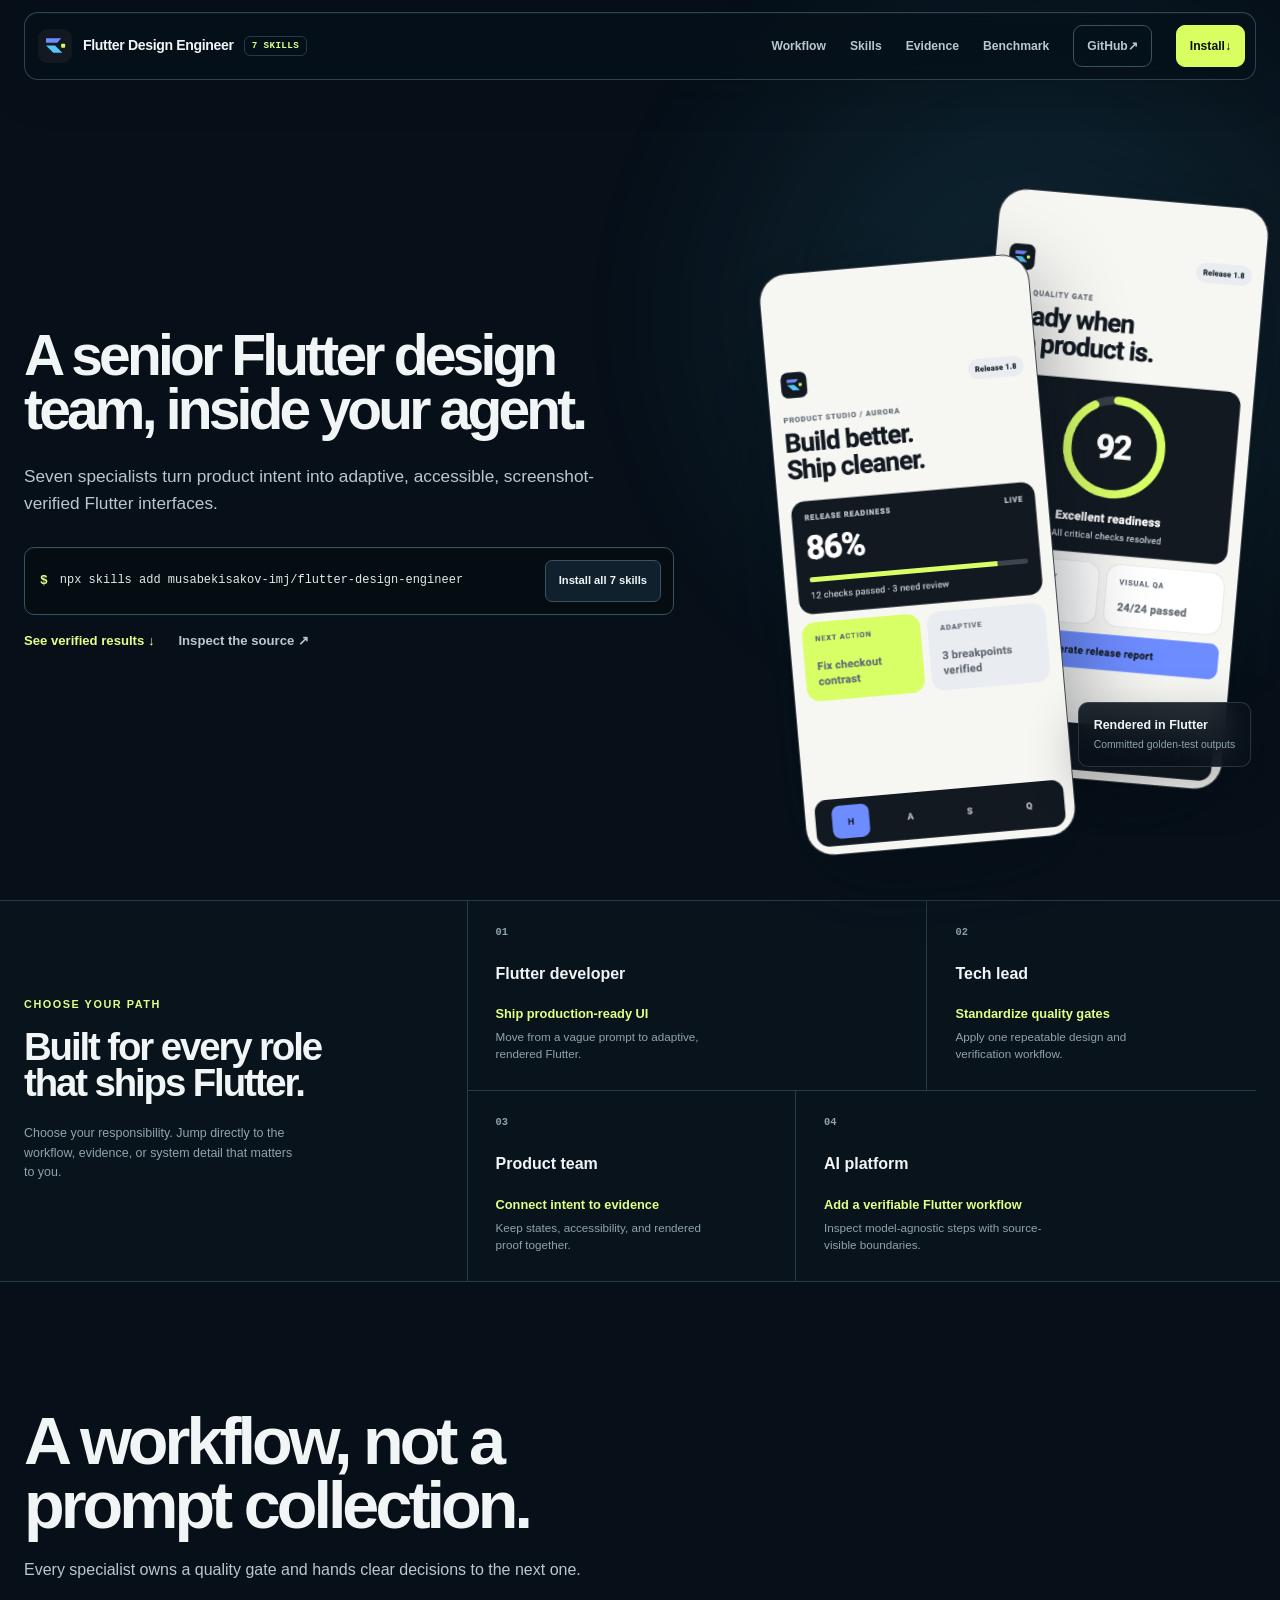
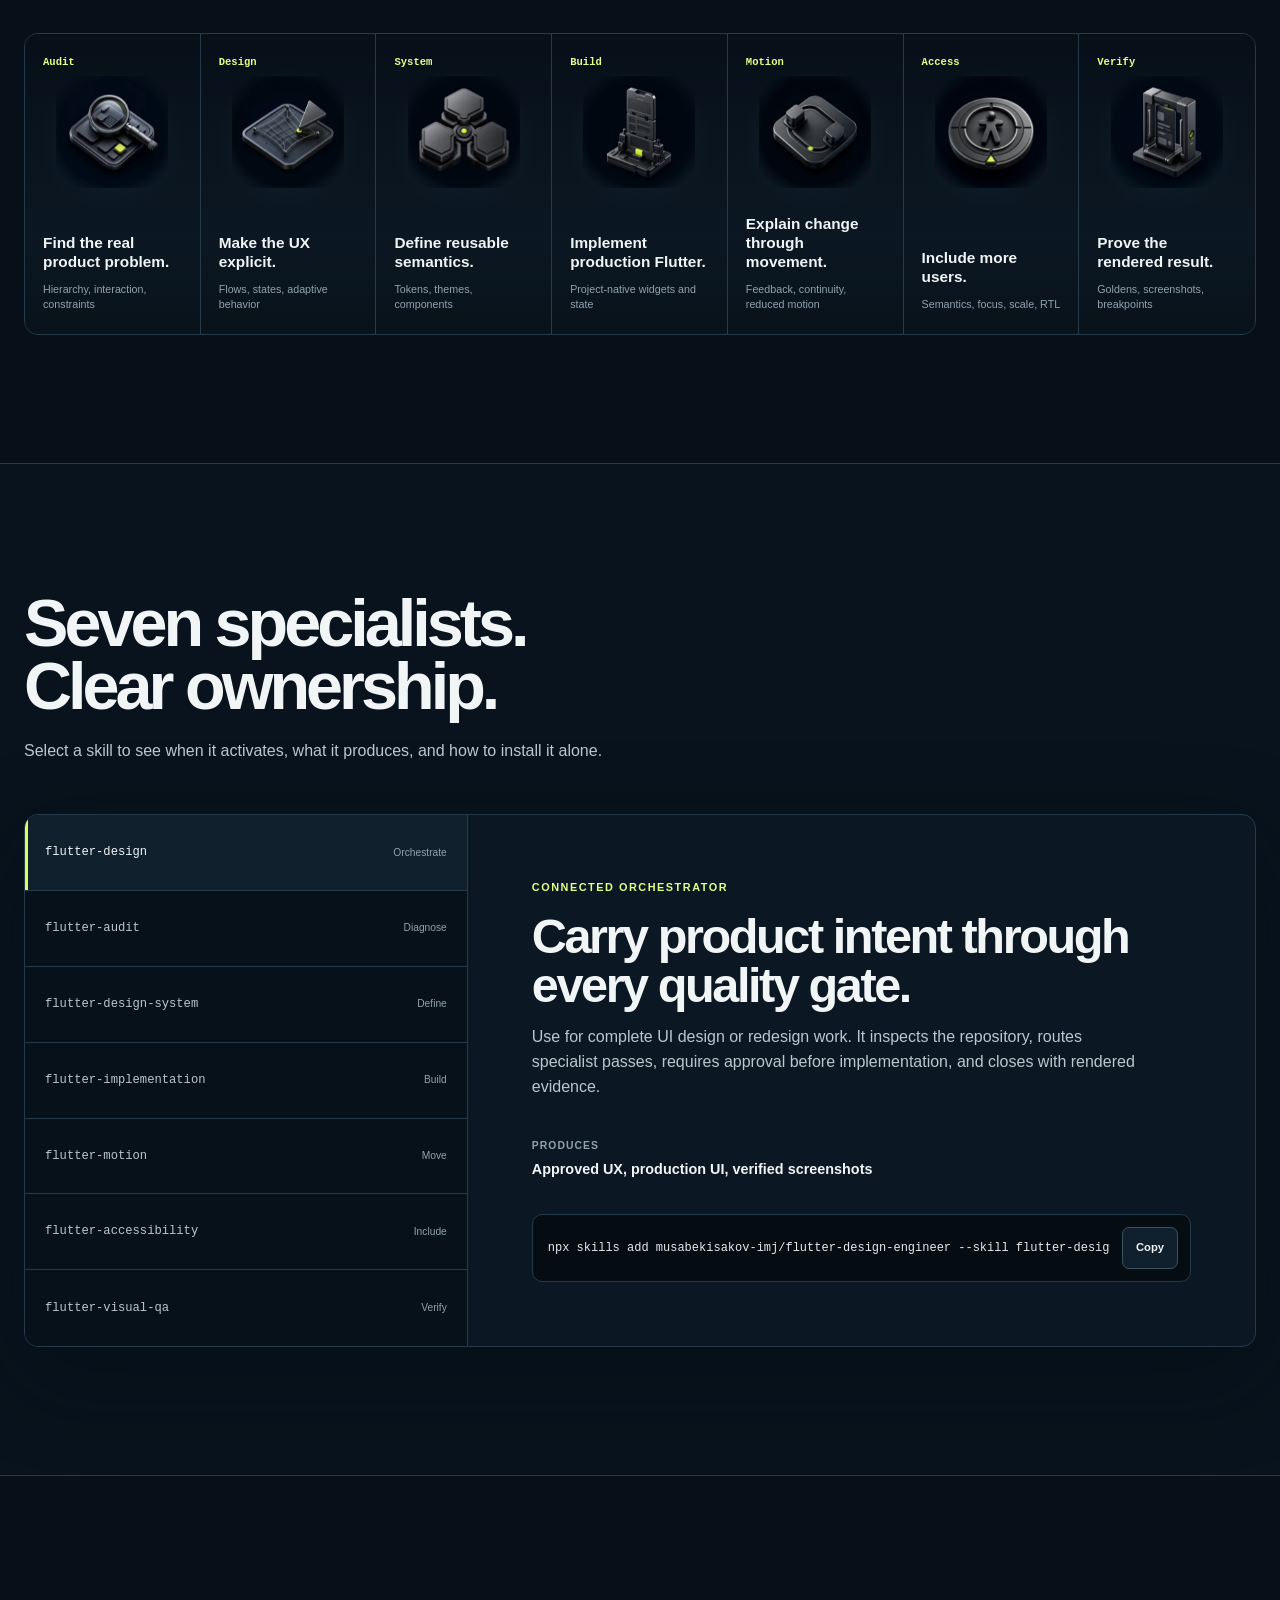
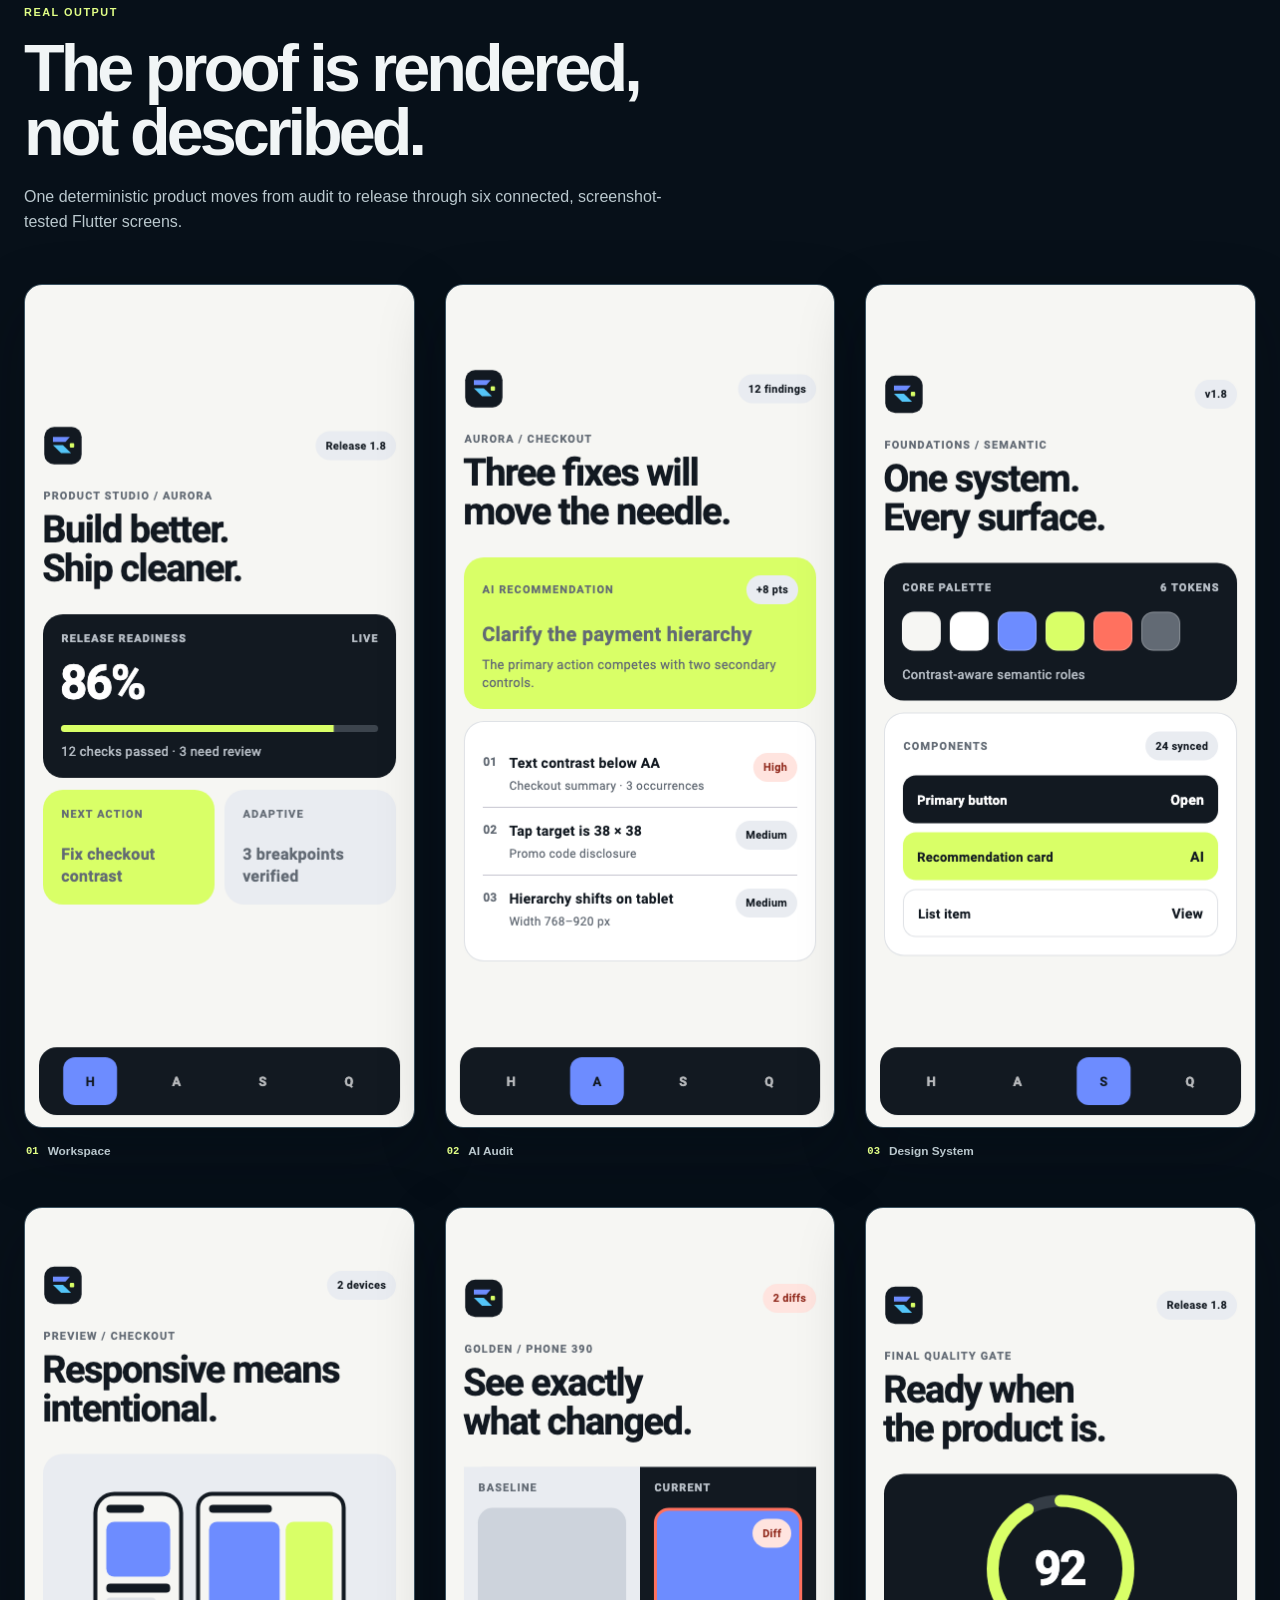
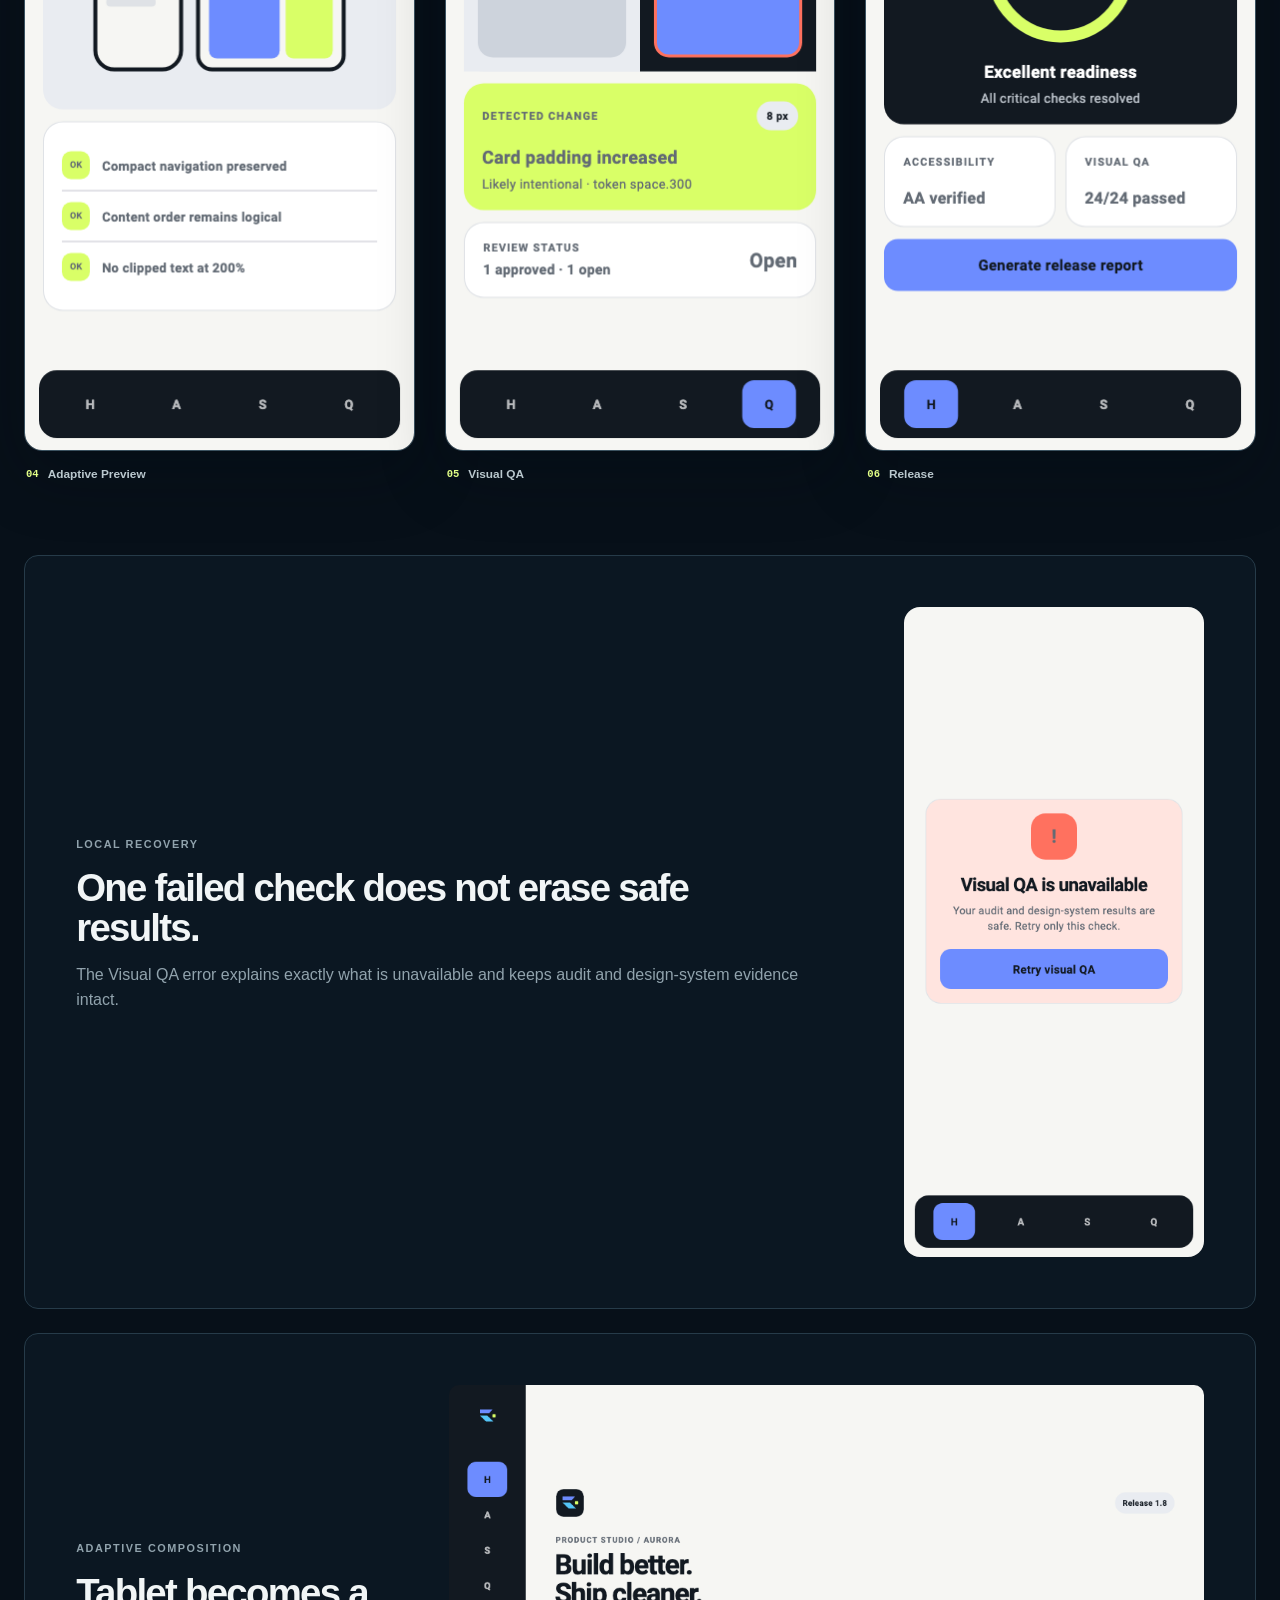
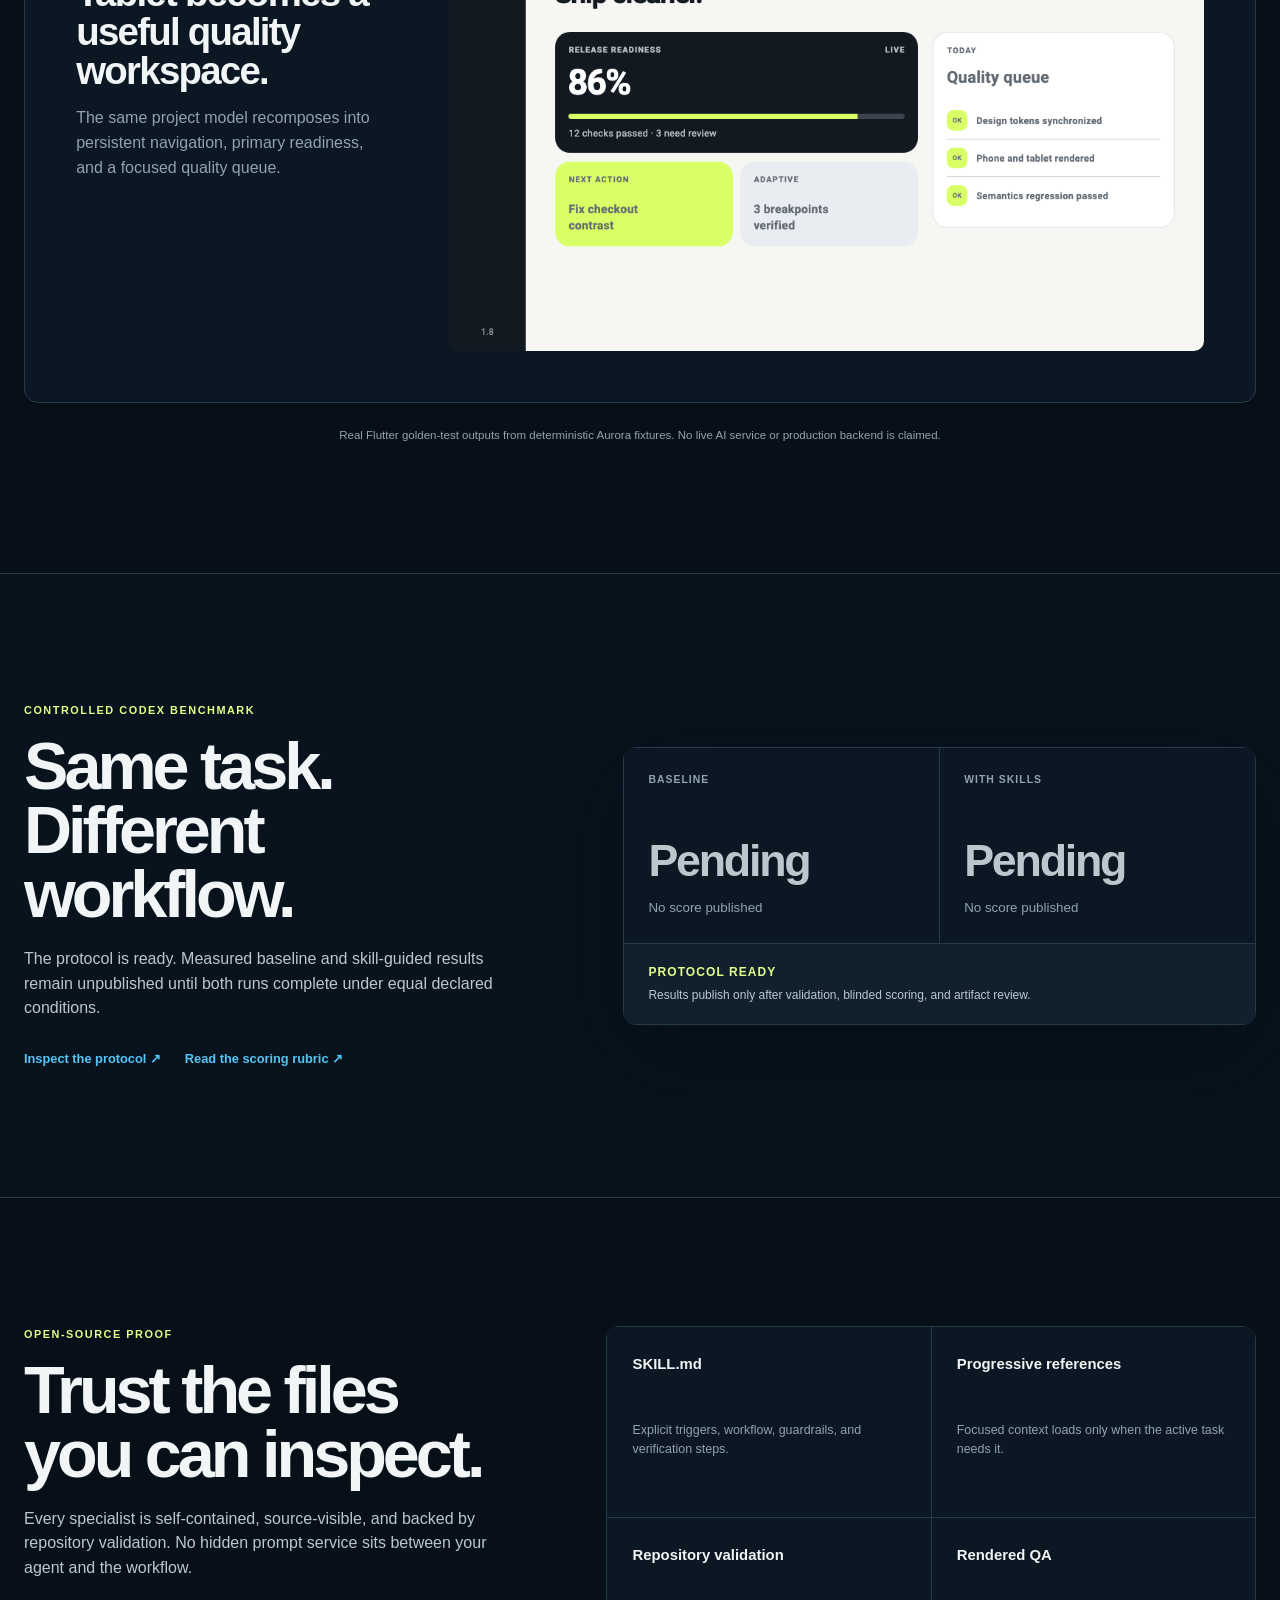
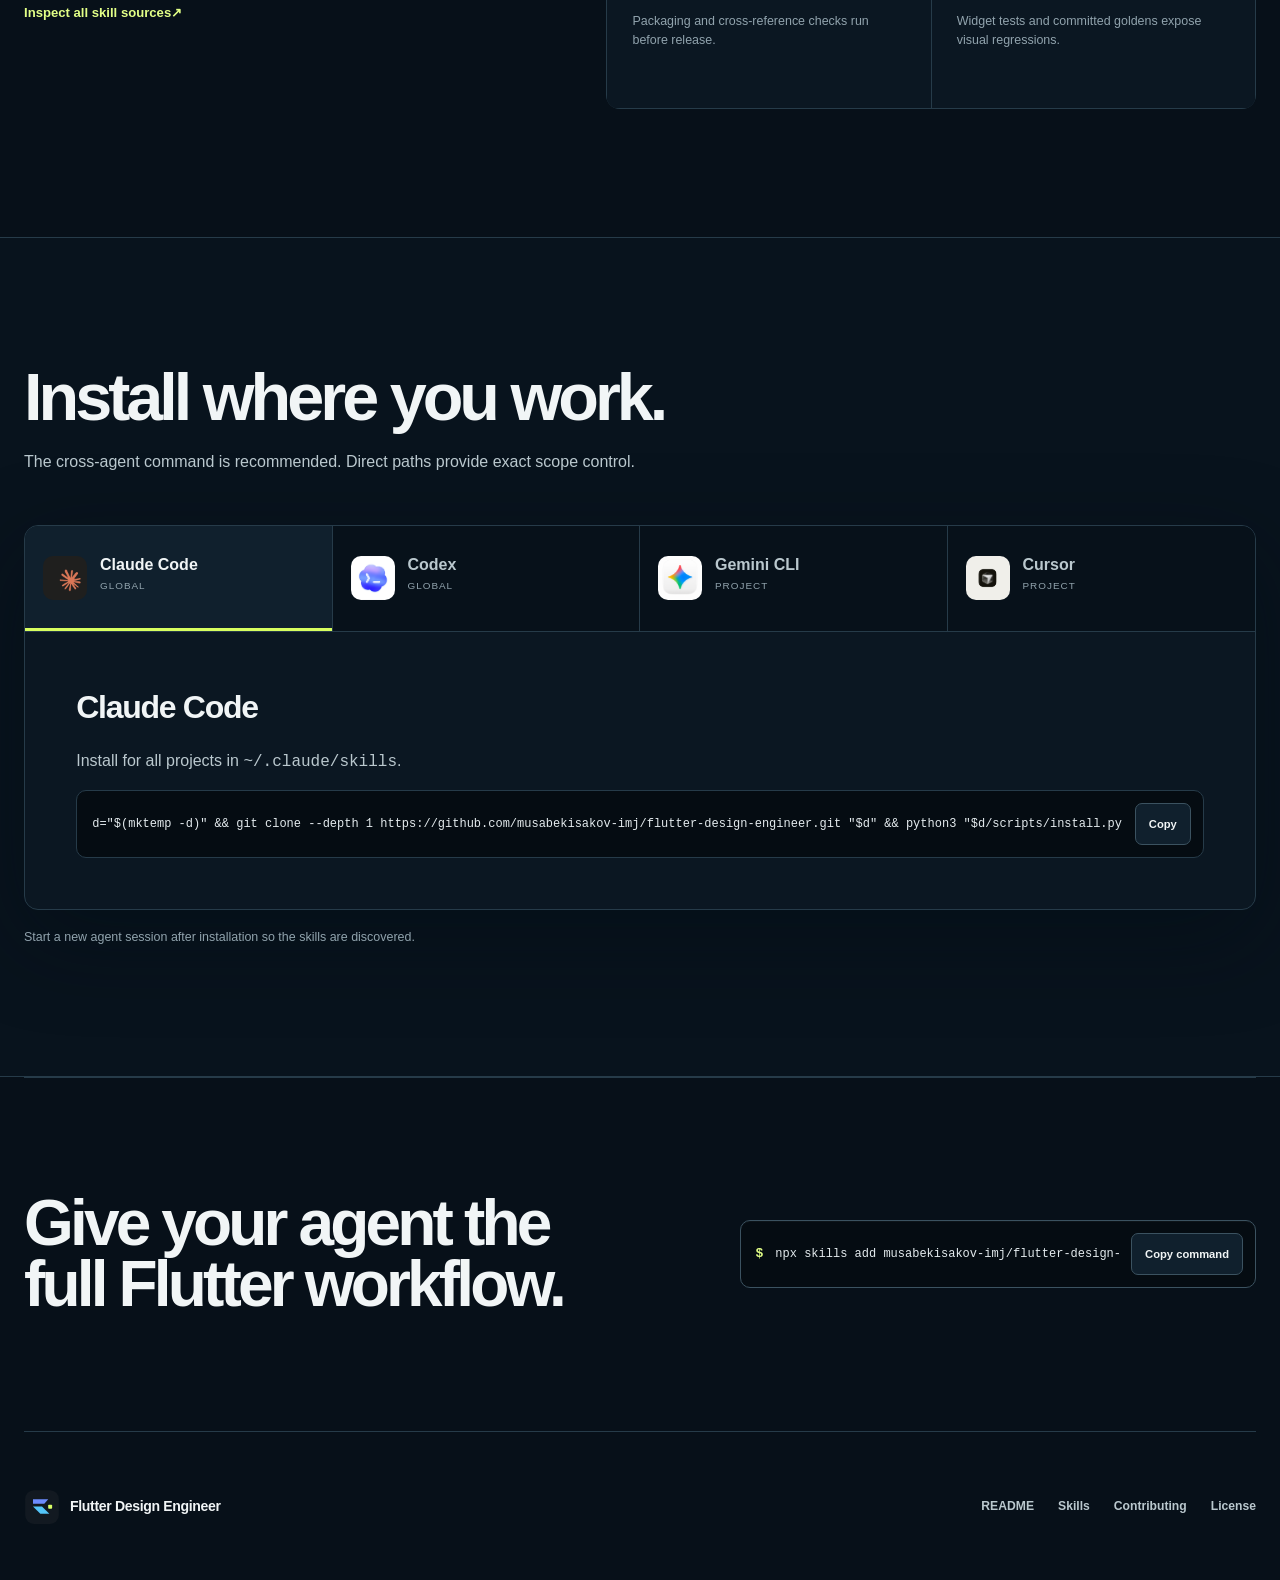
==== commit 77683164: "feat: add premium workflow 3d icons" ====
--- a/docs/index.html
+++ b/docs/index.html
@@ -15,7 +15,7 @@
   <meta name="twitter:image" content="https://musabekisakov-imj.github.io/flutter-design-engineer/assets/social-preview.jpg">
   <title>Flutter Design Engineer | Seven connected agent skills</title>
   <link rel="icon" href="assets/brand/mark.svg" type="image/svg+xml">
-  <link rel="stylesheet" href="assets/install-guide.css?v=14">
+  <link rel="stylesheet" href="assets/install-guide.css?v=15">
   <script src="assets/analytics-adapter.js?v=1" defer></script>
   <script src="assets/install-guide.js?v=7" defer></script>
 </head>
@@ -90,13 +90,13 @@
         <p>Every specialist owns a quality gate and hands clear decisions to the next one.</p>
       </div>
       <ol class="workflow-track">
-        <li><span>Audit</span><strong>Find the real product problem.</strong><small>Hierarchy, interaction, constraints</small></li>
-        <li><span>Design</span><strong>Make the UX explicit.</strong><small>Flows, states, adaptive behavior</small></li>
-        <li><span>System</span><strong>Define reusable semantics.</strong><small>Tokens, themes, components</small></li>
-        <li><span>Build</span><strong>Implement production Flutter.</strong><small>Project-native widgets and state</small></li>
-        <li><span>Motion</span><strong>Explain change through movement.</strong><small>Feedback, continuity, reduced motion</small></li>
-        <li><span>Access</span><strong>Include more users.</strong><small>Semantics, focus, scale, RTL</small></li>
-        <li><span>Verify</span><strong>Prove the rendered result.</strong><small>Goldens, screenshots, breakpoints</small></li>
+        <li><span>Audit</span><img class="workflow-icon" src="assets/workflow/audit.webp" width="320" height="320" alt="" decoding="async"><strong>Find the real product problem.</strong><small>Hierarchy, interaction, constraints</small></li>
+        <li><span>Design</span><img class="workflow-icon" src="assets/workflow/design.webp" width="320" height="320" alt="" decoding="async"><strong>Make the UX explicit.</strong><small>Flows, states, adaptive behavior</small></li>
+        <li><span>System</span><img class="workflow-icon" src="assets/workflow/system.webp" width="320" height="320" alt="" decoding="async"><strong>Define reusable semantics.</strong><small>Tokens, themes, components</small></li>
+        <li><span>Build</span><img class="workflow-icon" src="assets/workflow/build.webp" width="320" height="320" alt="" decoding="async"><strong>Implement production Flutter.</strong><small>Project-native widgets and state</small></li>
+        <li><span>Motion</span><img class="workflow-icon" src="assets/workflow/motion.webp" width="320" height="320" alt="" decoding="async"><strong>Explain change through movement.</strong><small>Feedback, continuity, reduced motion</small></li>
+        <li><span>Access</span><img class="workflow-icon" src="assets/workflow/access.webp" width="320" height="320" alt="" decoding="async"><strong>Include more users.</strong><small>Semantics, focus, scale, RTL</small></li>
+        <li><span>Verify</span><img class="workflow-icon" src="assets/workflow/verify.webp" width="320" height="320" alt="" decoding="async"><strong>Prove the rendered result.</strong><small>Goldens, screenshots, breakpoints</small></li>
       </ol>
     </section>
 
--- a/docs/assets/install-guide.css
+++ b/docs/assets/install-guide.css
@@ -112,11 +112,19 @@
 .section-kicker, .panel-label { margin: 0 0 16px; color: var(--accent-light); font-size: .68rem; font-weight: 800; text-transform: uppercase; letter-spacing: .14em; }
 
 .workflow-track { display: grid; grid-template-columns: repeat(7, minmax(0, 1fr)); margin: 0; padding: 0; list-style: none; border: 1px solid var(--line); border-radius: var(--radius); overflow: hidden; }
-.workflow-track li { position: relative; min-height: 230px; display: flex; flex-direction: column; padding: 22px 18px; border-right: 1px solid var(--line); background: linear-gradient(180deg, var(--surface), rgb(8 19 28 / 75%)); }
+.workflow-track li { position: relative; min-height: 300px; display: flex; flex-direction: column; padding: 22px 18px; isolation: isolate; overflow: hidden; border-right: 1px solid var(--line); background: radial-gradient(circle at 50% 36%, rgb(20 40 53 / 72%), transparent 35%), linear-gradient(180deg, #071019 0%, var(--surface) 68%, rgb(8 19 28 / 78%) 100%); }
+.workflow-track li::after { content: ""; position: absolute; z-index: 0; top: 62px; left: 50%; width: 82%; aspect-ratio: 1; pointer-events: none; border-radius: 50%; background: radial-gradient(circle, rgb(216 255 95 / 8%), transparent 68%); opacity: 0; transform: translateX(-50%) scale(.72); transition: opacity .28s var(--ease), transform .32s var(--ease); }
+.workflow-track li > * { position: relative; z-index: 1; }
 .workflow-track li:last-child { border-right: 0; }
 .workflow-track li > span { color: var(--accent-light); font: 750 .66rem monospace; }
+.workflow-icon { display: block; width: min(100%, 112px); height: auto; margin: 8px auto -2px; object-fit: contain; filter: saturate(.92) contrast(1.02); -webkit-mask-image: radial-gradient(circle, #000 0 58%, rgb(0 0 0 / 94%) 68%, transparent 86%); mask-image: radial-gradient(circle, #000 0 58%, rgb(0 0 0 / 94%) 68%, transparent 86%); transform: translateZ(0); transform-origin: 50% 62%; transition: transform .32s var(--ease), filter .32s var(--ease); }
 .workflow-track strong { margin-top: auto; font-size: .96rem; line-height: 1.25; }
 .workflow-track small { margin-top: 10px; color: var(--muted); font-size: .67rem; line-height: 1.4; }
+
+@media (hover: hover) and (pointer: fine) and (prefers-reduced-motion: no-preference) {
+  .workflow-track li:hover::after { opacity: 1; transform: translateX(-50%) scale(1); }
+  .workflow-track li:hover .workflow-icon { filter: saturate(1.04) contrast(1.04) drop-shadow(0 13px 16px rgb(0 7 12 / 38%)); transform: translateY(-5px) rotateX(2deg) rotateY(-3deg) scale(1.035); }
+}
 
 .registry, .install { border-block: 1px solid var(--line); background: #08131d; }
 .registry-shell { display: grid; grid-template-columns: .72fr 1.28fr; border: 1px solid var(--line); border-radius: var(--radius); overflow: hidden; background: var(--surface); box-shadow: var(--shadow); }
@@ -205,7 +213,8 @@
   .hero { grid-template-columns: 1fr 390px; }
   .hero h1 { font-size: clamp(3.2rem, 6vw, 5rem); }
   .workflow-track { grid-template-columns: repeat(4, 1fr); }
-  .workflow-track li { min-height: 180px; border-bottom: 1px solid var(--line); }
+  .workflow-track li { min-height: 280px; border-bottom: 1px solid var(--line); }
+  .workflow-icon { width: 118px; }
   .workflow-track li:nth-child(4) { border-right: 0; }
   .workflow-track li:nth-child(n+5) { border-bottom: 0; }
 }
@@ -224,6 +233,8 @@
   .audience-shell, .benchmark-shell { grid-template-columns: 1fr; }
   .audience-intro { padding: 34px 0; border-right: 0; border-bottom: 1px solid var(--line); }
   .workflow-track { grid-template-columns: 1fr 1fr; }
+  .workflow-track li { min-height: 275px; }
+  .workflow-icon { width: 124px; }
   .workflow-track li:nth-child(even) { border-right: 0; }
   .workflow-track li:nth-child(n+5) { border-bottom: 1px solid var(--line); }
   .workflow-track li:last-child { border-bottom: 0; }
@@ -273,7 +284,12 @@
   .section-heading { margin-bottom: 34px; }
   .section-heading h2, .technical h2 { font-size: clamp(2.35rem, 12vw, 3.6rem); }
   .workflow-track { grid-template-columns: 1fr; }
-  .workflow-track li { min-height: 145px; border-right: 0; border-bottom: 1px solid var(--line); }
+  .workflow-track li { min-height: 168px; display: grid; grid-template-columns: minmax(0, 1fr) 104px; grid-template-areas: "label icon" "title icon" "description icon"; align-content: center; column-gap: 16px; padding: 20px 18px 22px; border-right: 0; border-bottom: 1px solid var(--line); background: radial-gradient(circle at 88% 48%, rgb(20 40 53 / 78%), transparent 32%), linear-gradient(90deg, var(--surface), #071019); }
+  .workflow-track li::after { top: 50%; right: -6px; left: auto; width: 116px; transform: translateY(-50%) scale(.8); }
+  .workflow-track li > span { grid-area: label; align-self: end; }
+  .workflow-icon { grid-area: icon; align-self: center; width: 104px; margin: 0; }
+  .workflow-track strong { grid-area: title; align-self: center; margin-top: 15px; font-size: 1.02rem; }
+  .workflow-track small { grid-area: description; align-self: start; margin-top: 8px; }
   .workflow-track li:nth-child(n+5) { border-bottom: 1px solid var(--line); }
   .workflow-track li:last-child { border-bottom: 0; }
   .skill-tabs { grid-template-columns: 1fr; max-height: 282px; overflow-y: auto; }
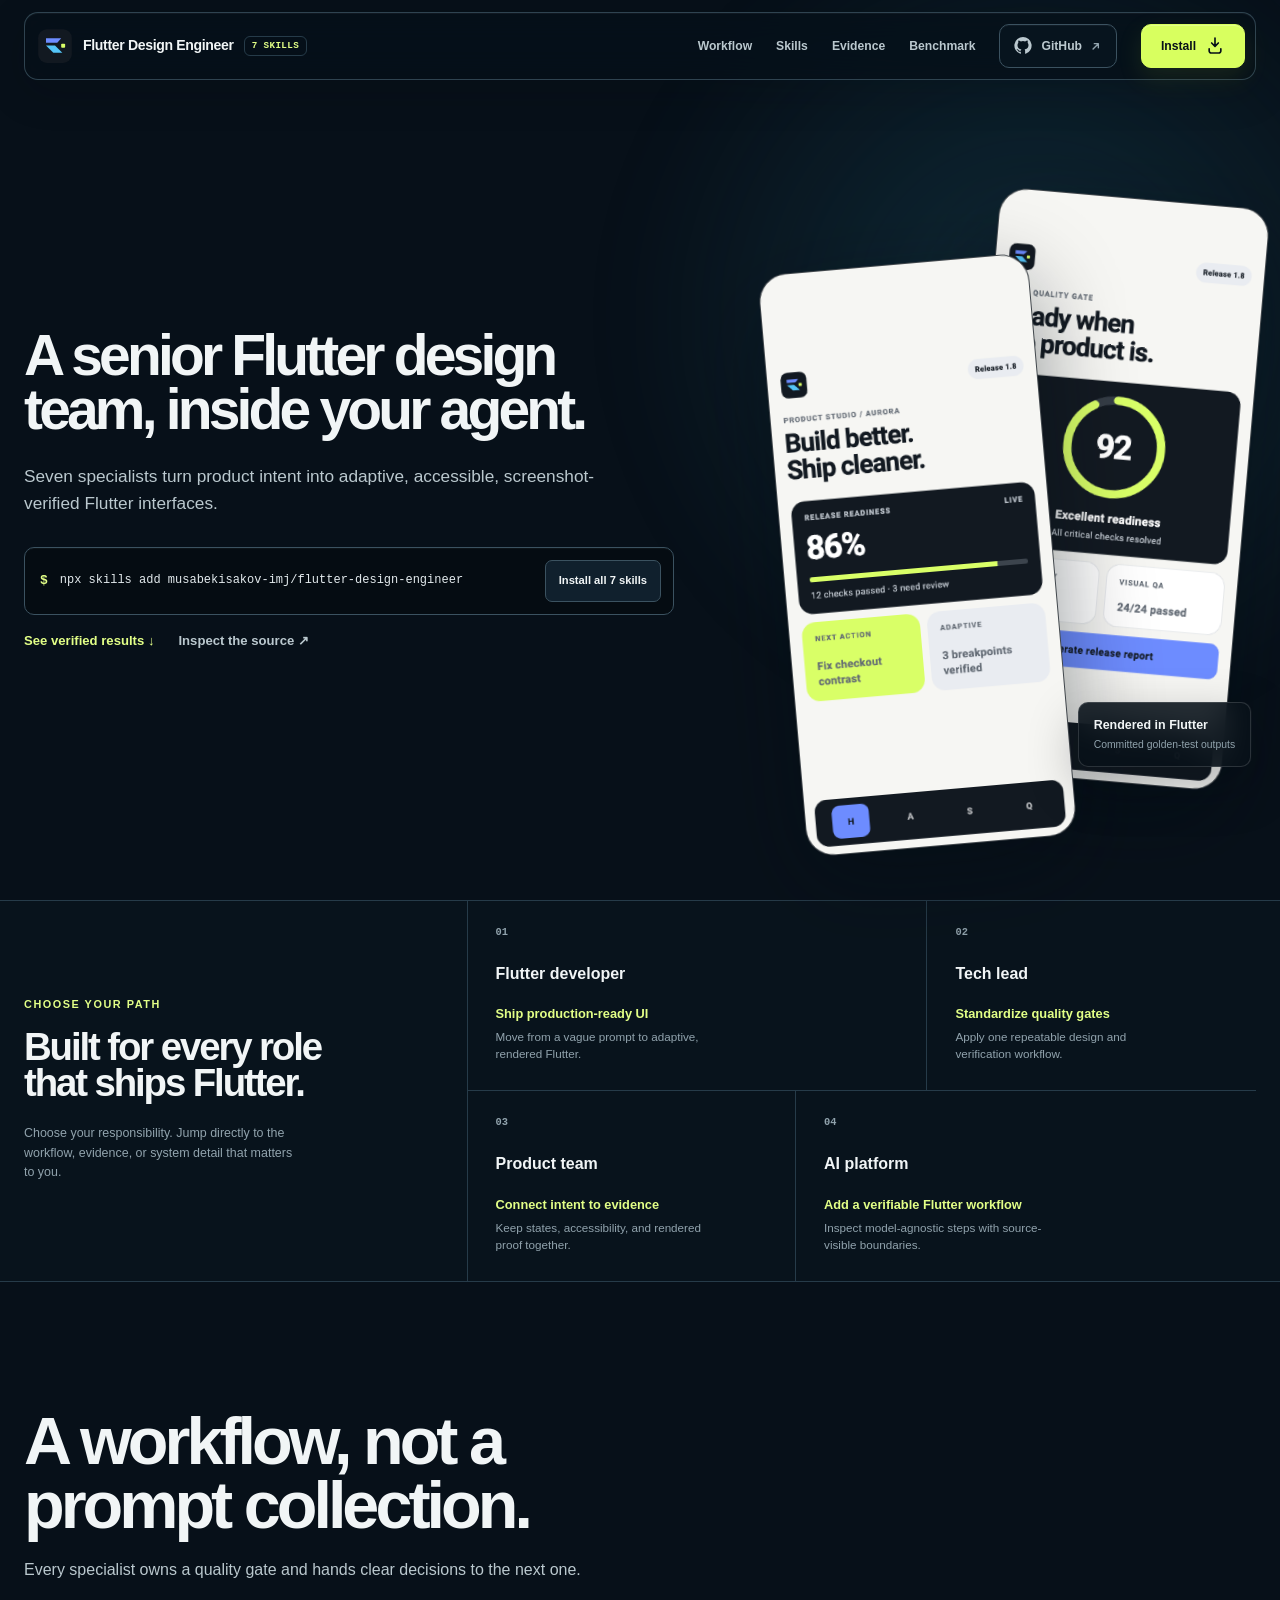
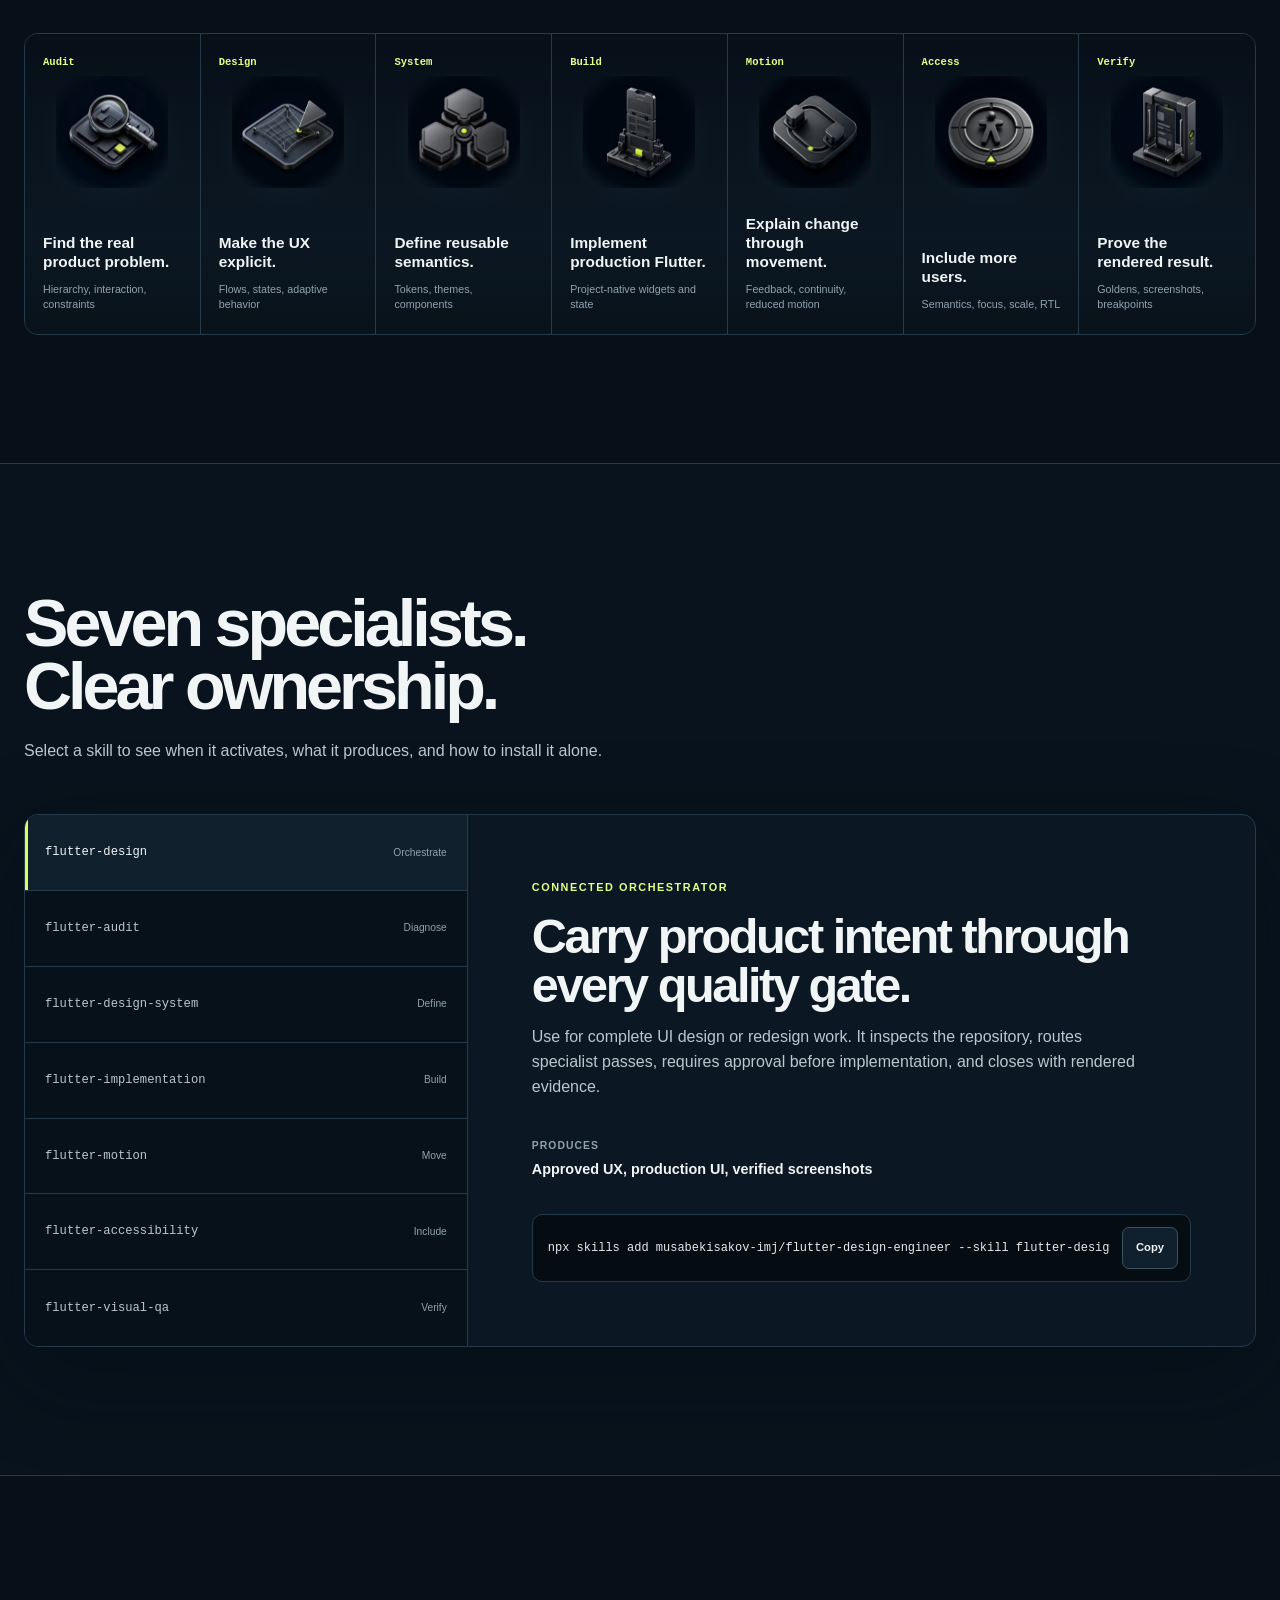
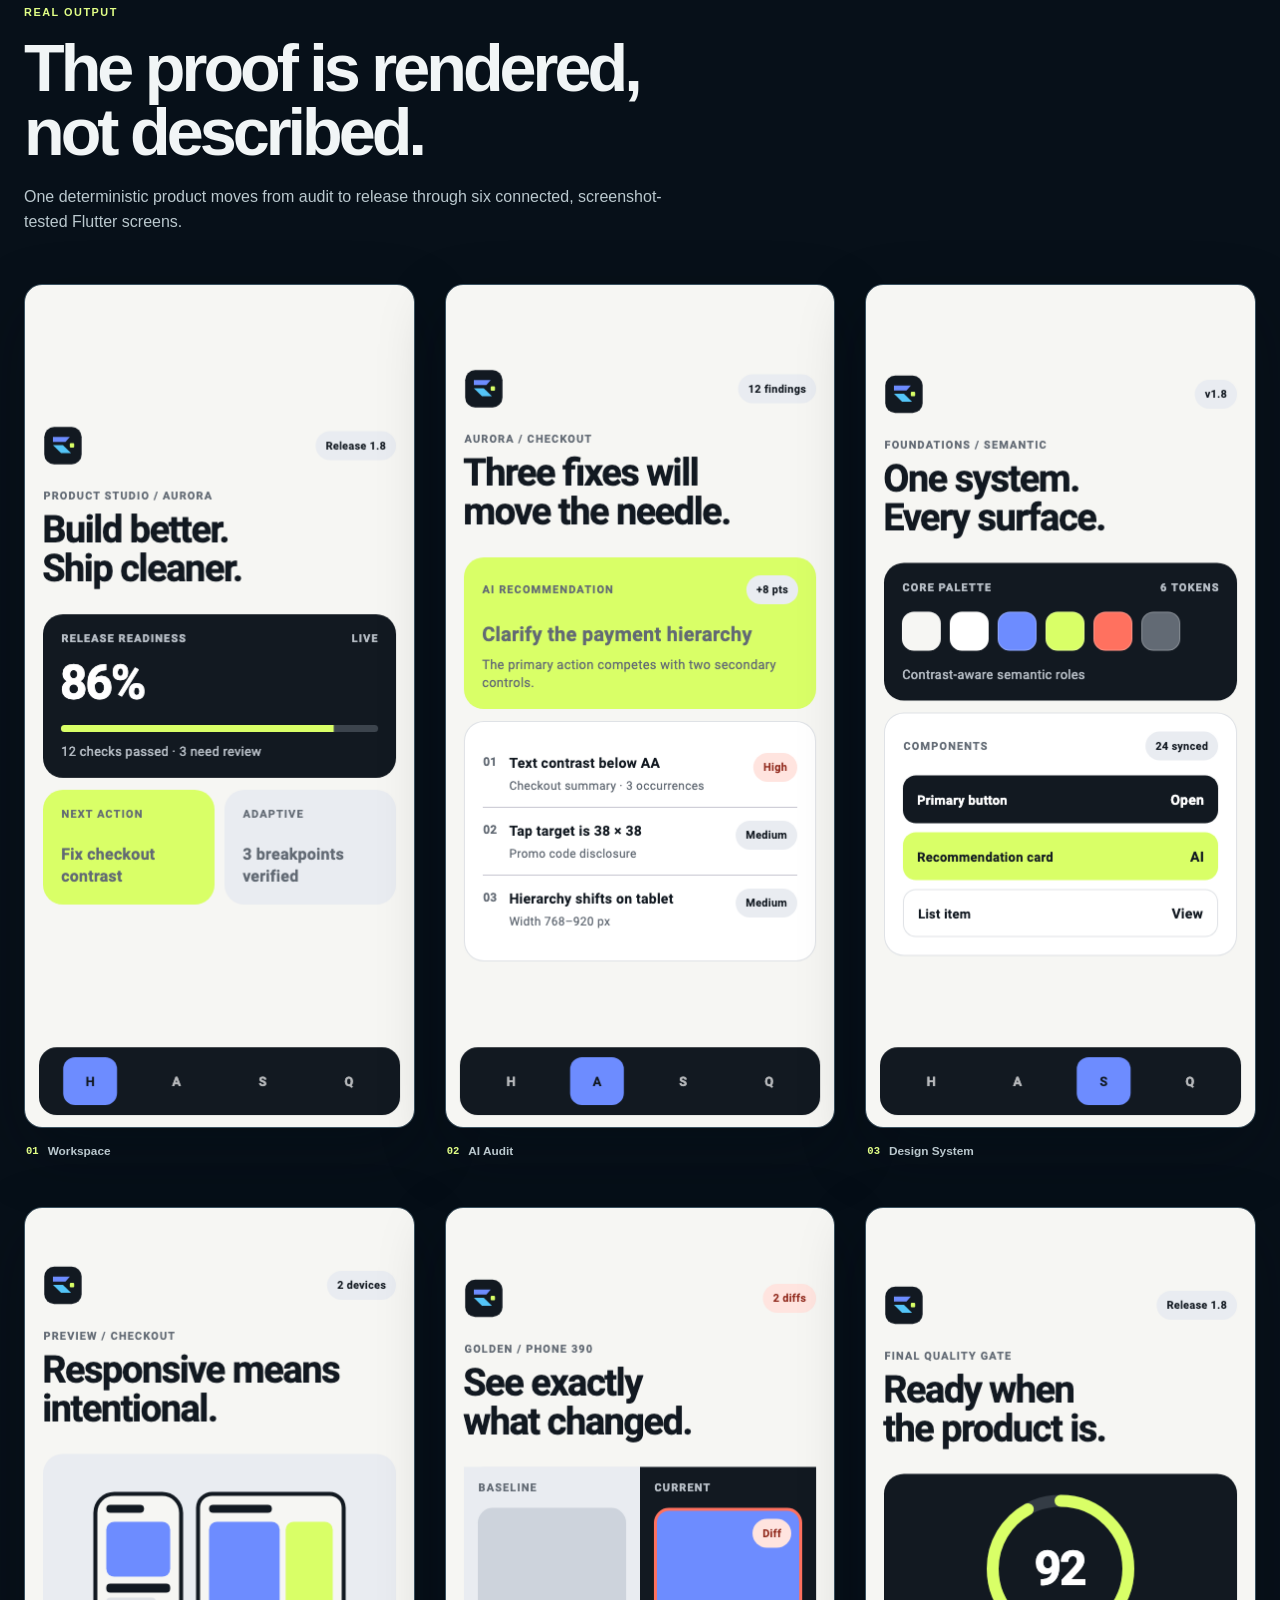
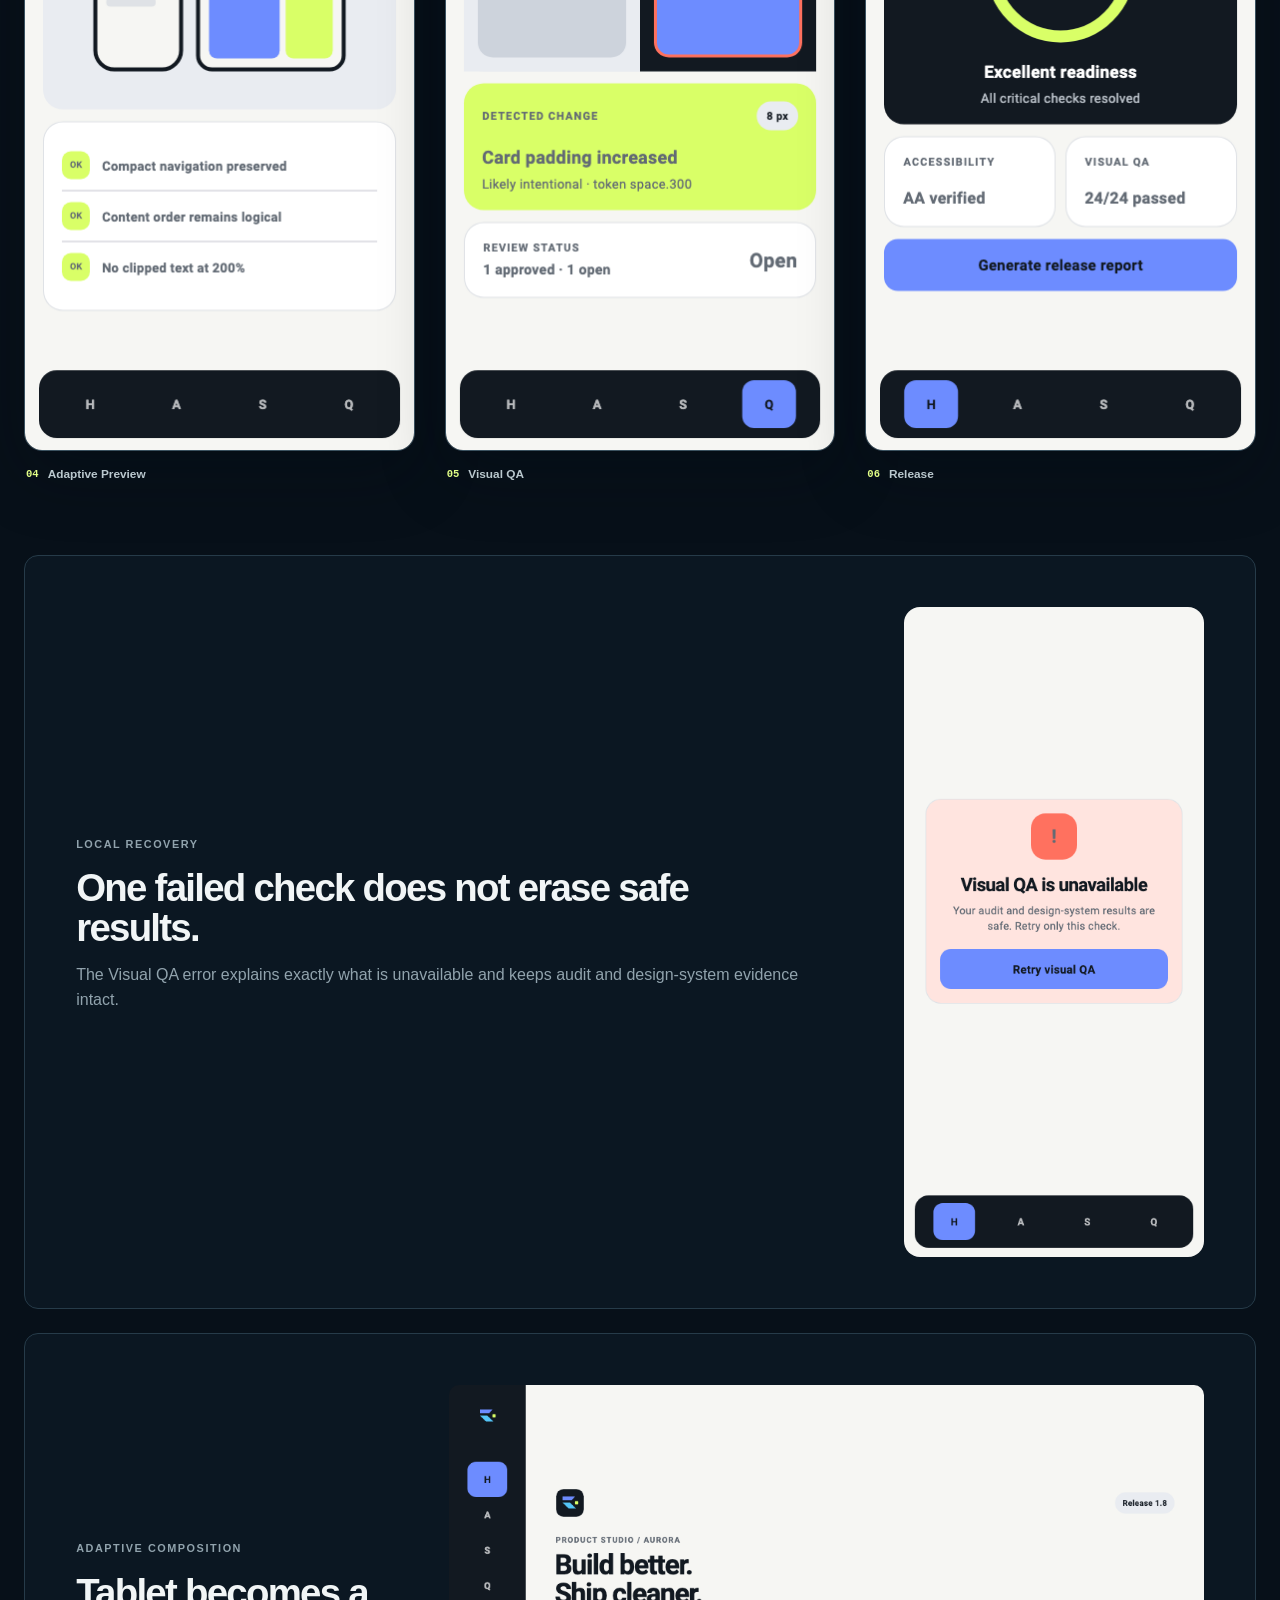
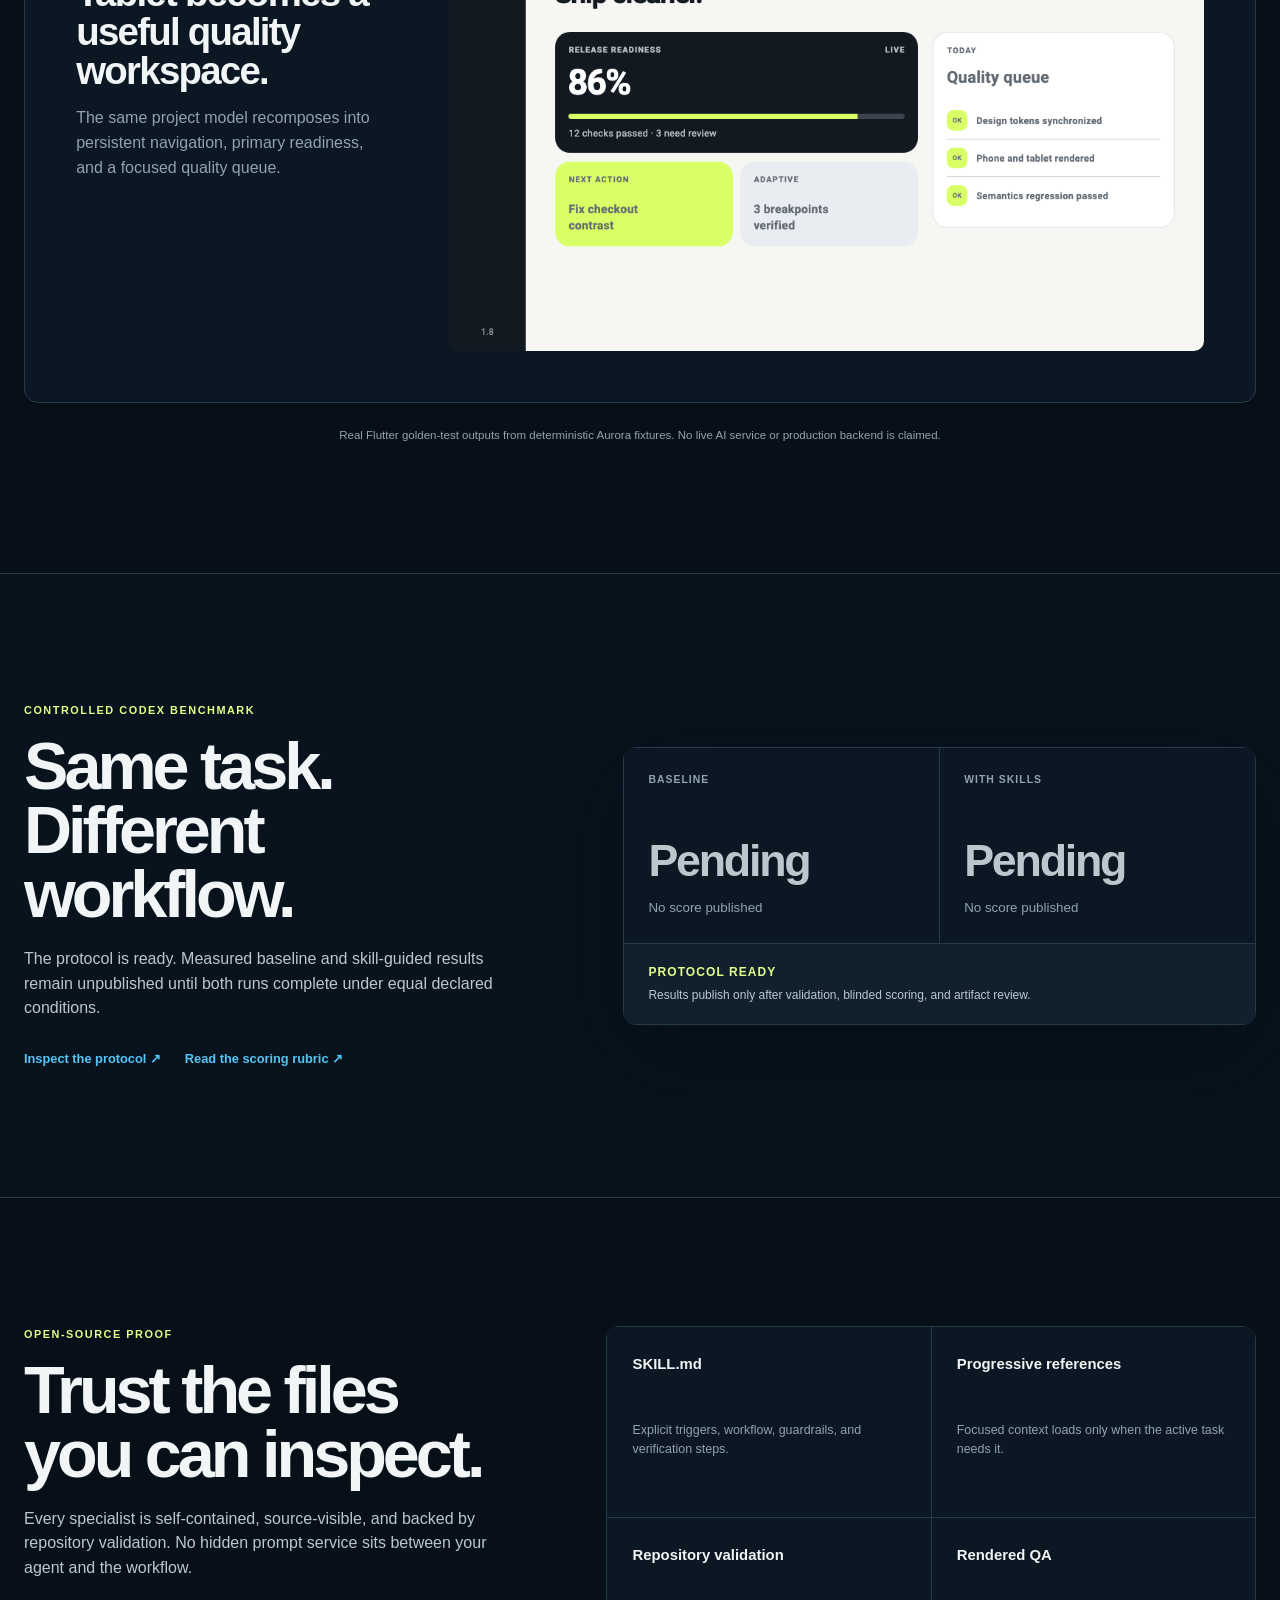
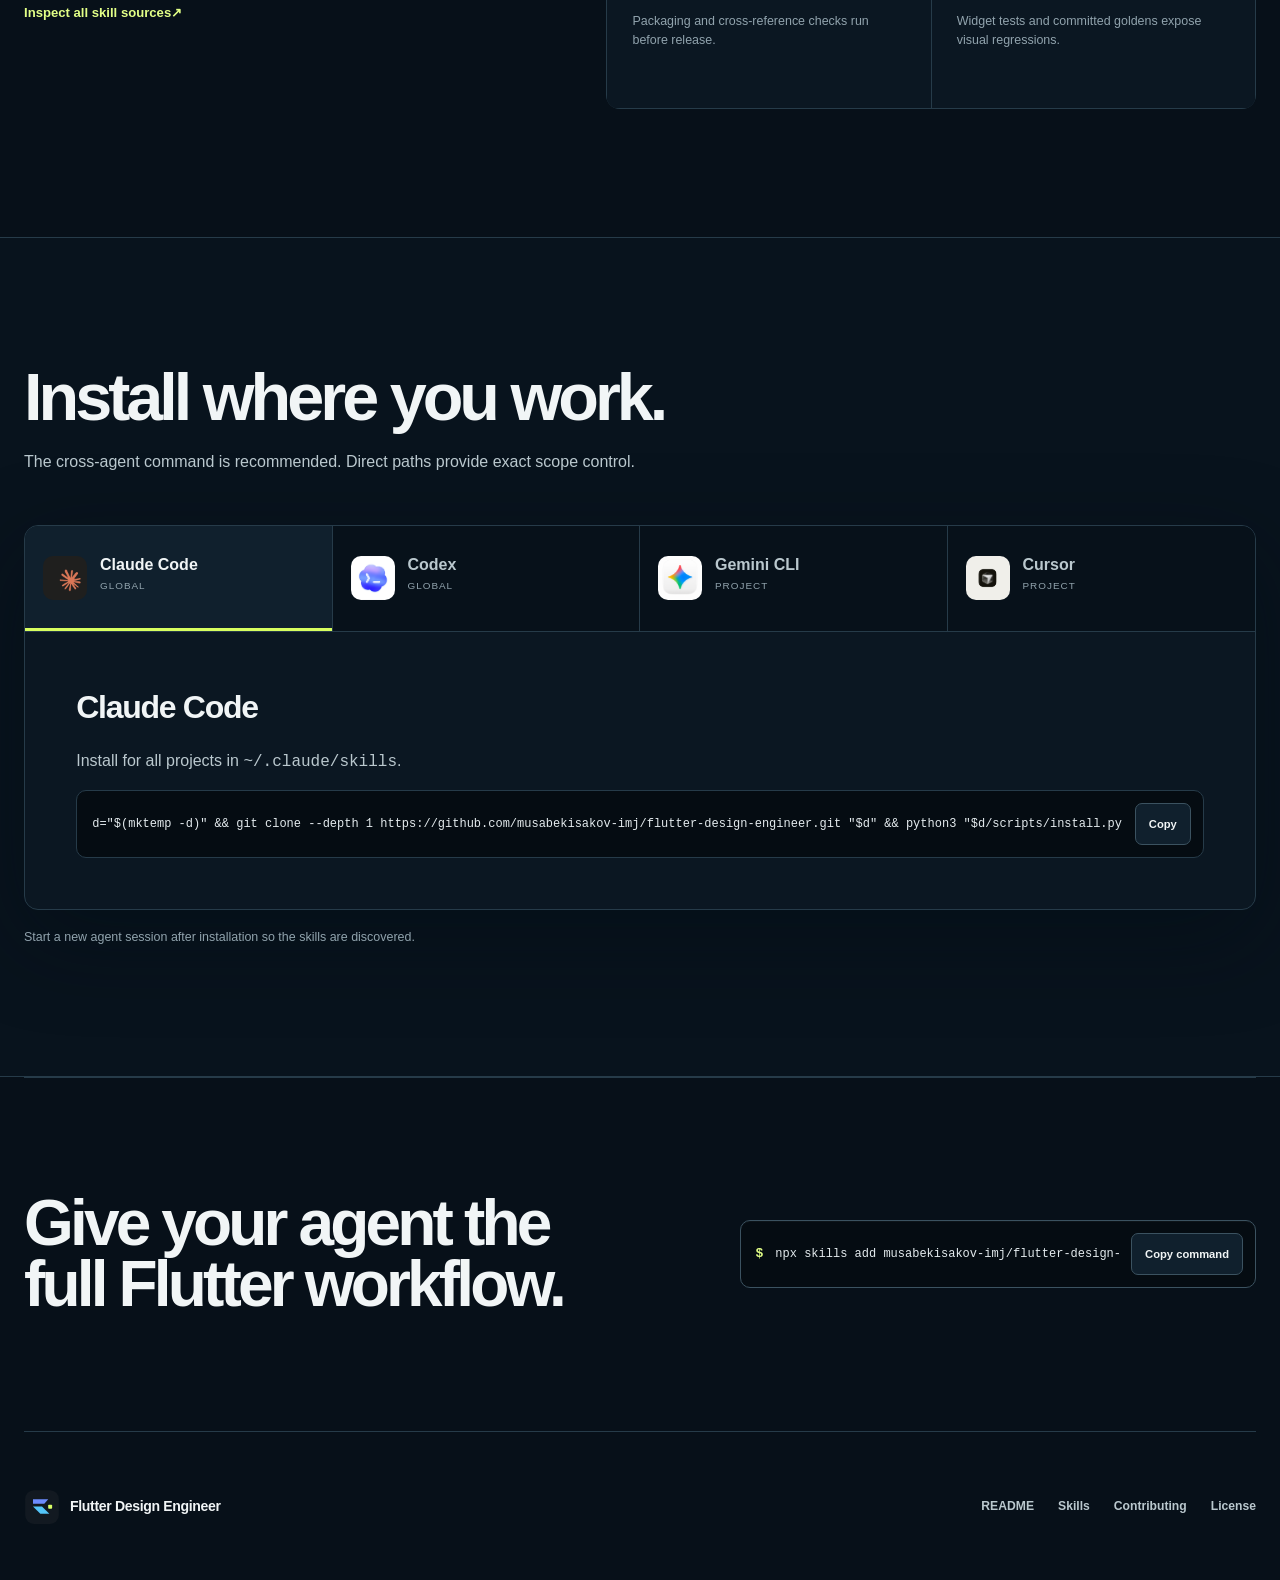
==== commit 8c515de5: "feat: upgrade header action icons" ====
--- a/docs/index.html
+++ b/docs/index.html
@@ -15,7 +15,7 @@
   <meta name="twitter:image" content="https://musabekisakov-imj.github.io/flutter-design-engineer/assets/social-preview.jpg">
   <title>Flutter Design Engineer | Seven connected agent skills</title>
   <link rel="icon" href="assets/brand/mark.svg" type="image/svg+xml">
-  <link rel="stylesheet" href="assets/install-guide.css?v=15">
+  <link rel="stylesheet" href="assets/install-guide.css?v=16">
   <script src="assets/analytics-adapter.js?v=1" defer></script>
   <script src="assets/install-guide.js?v=7" defer></script>
 </head>
@@ -34,8 +34,8 @@
       <a href="#skills" data-nav-section="skills">Skills</a>
       <a href="#evidence" data-nav-section="evidence">Evidence</a>
       <a href="#benchmark" data-nav-section="benchmark">Benchmark</a>
-      <a class="nav-github" href="https://github.com/musabekisakov-imj/flutter-design-engineer" data-analytics-event="github_open" data-analytics-placement="header">GitHub <span aria-hidden="true">↗</span></a>
-      <a class="nav-install" href="#install" data-nav-section="install">Install <span aria-hidden="true">↓</span></a>
+      <a class="nav-github" href="https://github.com/musabekisakov-imj/flutter-design-engineer" data-analytics-event="github_open" data-analytics-placement="header"><svg class="nav-action-icon nav-github-mark" viewBox="0 0 24 24" aria-hidden="true"><path fill="currentColor" d="M12 .7a11.5 11.5 0 0 0-3.64 22.41c.58.1.79-.25.79-.56v-2.23c-3.22.7-3.9-1.37-3.9-1.37-.53-1.34-1.29-1.7-1.29-1.7-1.05-.72.08-.71.08-.71 1.17.08 1.78 1.2 1.78 1.2 1.04 1.77 2.72 1.26 3.38.96.1-.75.4-1.26.74-1.55-2.57-.29-5.27-1.28-5.27-5.68 0-1.25.45-2.28 1.19-3.08-.12-.29-.52-1.46.11-3.04 0 0 .97-.31 3.16 1.18A11 11 0 0 1 12 6.14a11 11 0 0 1 2.88.39c2.19-1.49 3.15-1.18 3.15-1.18.63 1.58.23 2.75.11 3.04.74.8 1.19 1.83 1.19 3.08 0 4.41-2.71 5.38-5.29 5.67.42.36.79 1.06.79 2.14v3.27c0 .31.21.67.8.56A11.5 11.5 0 0 0 12 .7Z"/></svg><span>GitHub</span><svg class="nav-action-icon nav-external-icon" viewBox="0 0 16 16" aria-hidden="true"><path d="M5 11 11.5 4.5M6.5 4.5h5v5"/></svg></a>
+      <a class="nav-install" href="#install" data-nav-section="install"><span>Install</span><svg class="nav-action-icon nav-install-icon" viewBox="0 0 24 24" aria-hidden="true"><path d="M12 3v10m0 0 4-4m-4 4L8 9"/><path d="M5 16v2.5A2.5 2.5 0 0 0 7.5 21h9a2.5 2.5 0 0 0 2.5-2.5V16"/></svg></a>
     </nav>
   </header>
 
--- a/docs/assets/install-guide.css
+++ b/docs/assets/install-guide.css
@@ -47,10 +47,17 @@
 .site-header nav a[data-nav-section]::after { content: ""; position: absolute; right: 0; bottom: -9px; left: 0; height: 2px; border-radius: 2px; background: var(--accent); opacity: 0; transform: scaleX(.25); transition: opacity .2s var(--ease), transform .2s var(--ease); }
 .site-header nav a[aria-current="location"] { color: var(--text); }
 .site-header nav a[aria-current="location"]::after { opacity: 1; transform: scaleX(1); }
-.nav-github, .nav-install { min-height: 42px; display: inline-flex; align-items: center; padding: 0 13px; border: 1px solid var(--line-strong); border-radius: 9px; }
-.site-header nav .nav-install { border-color: var(--accent); background: var(--accent); color: var(--canvas); font-weight: 800; }
-.site-header nav .nav-install:hover { border-color: var(--accent-light); background: var(--accent-light); color: var(--canvas); transform: translateY(-1px); }
-.site-header nav .nav-install:active { transform: scale(.98); }
+.nav-github, .nav-install { min-height: 44px; display: inline-flex; align-items: center; gap: 9px; padding: 0 14px; border: 1px solid var(--line-strong); border-radius: 10px; }
+.nav-action-icon { display: block; width: 18px; height: 18px; flex: 0 0 auto; }
+.nav-github { background: rgb(11 23 34 / 52%); box-shadow: inset 0 1px rgb(255 255 255 / 4%); }
+.nav-github-mark { transform: translateY(-.5px); }
+.nav-external-icon { width: 13px; height: 13px; margin-left: -2px; color: var(--muted); fill: none; stroke: currentColor; stroke-width: 1.7; stroke-linecap: round; stroke-linejoin: round; transition: color .2s var(--ease), transform .2s var(--ease); }
+.site-header nav .nav-github:hover { border-color: var(--muted-strong); background: var(--surface-2); color: var(--text); transform: translateY(-1px); }
+.site-header nav .nav-github:hover .nav-external-icon { color: var(--accent-light); transform: translate(1px, -1px); }
+.site-header nav .nav-install { min-width: 104px; justify-content: center; border-color: var(--accent); background: var(--accent); color: var(--canvas); font-weight: 800; box-shadow: 0 9px 24px rgb(139 172 37 / 14%), inset 0 1px rgb(255 255 255 / 26%); }
+.nav-install-icon { width: 20px; height: 20px; fill: none; stroke: currentColor; stroke-width: 2; stroke-linecap: round; stroke-linejoin: round; transform: translateY(-.5px); }
+.site-header nav .nav-install:hover { border-color: var(--accent-light); background: var(--accent-light); color: var(--canvas); box-shadow: 0 12px 30px rgb(139 172 37 / 21%), inset 0 1px rgb(255 255 255 / 32%); transform: translateY(-1px); }
+.site-header nav .nav-github:active, .site-header nav .nav-install:active { transform: translateY(1px) scale(.98); }
 .site-header nav .nav-install::after { display: none; }
 .menu-button { display: none; min-width: 48px; min-height: 44px; border: 1px solid var(--line-strong); border-radius: 9px; background: var(--surface); color: var(--text); font-size: .75rem; font-weight: 750; }
 
@@ -226,7 +233,8 @@
   .js .site-header nav.is-open { display: grid; }
   .site-header nav a { min-height: 46px; display: flex; align-items: center; padding-inline: 12px; border-radius: 8px; }
   .site-header nav a[data-nav-section]::after { top: 10px; right: auto; bottom: 10px; left: 0; width: 2px; height: auto; }
-  .nav-github { border: 0; }
+  .nav-github { border-color: transparent; background: transparent; box-shadow: none; }
+  .site-header nav .nav-github:hover { border-color: var(--line); background: var(--surface-2); }
   .site-header nav .nav-install { justify-content: space-between; margin-top: 4px; }
   .hero { grid-template-columns: 1fr; min-height: auto; padding-top: 62px; }
   .hero-visual { width: min(100%, 560px); min-height: 560px; margin-inline: auto; }
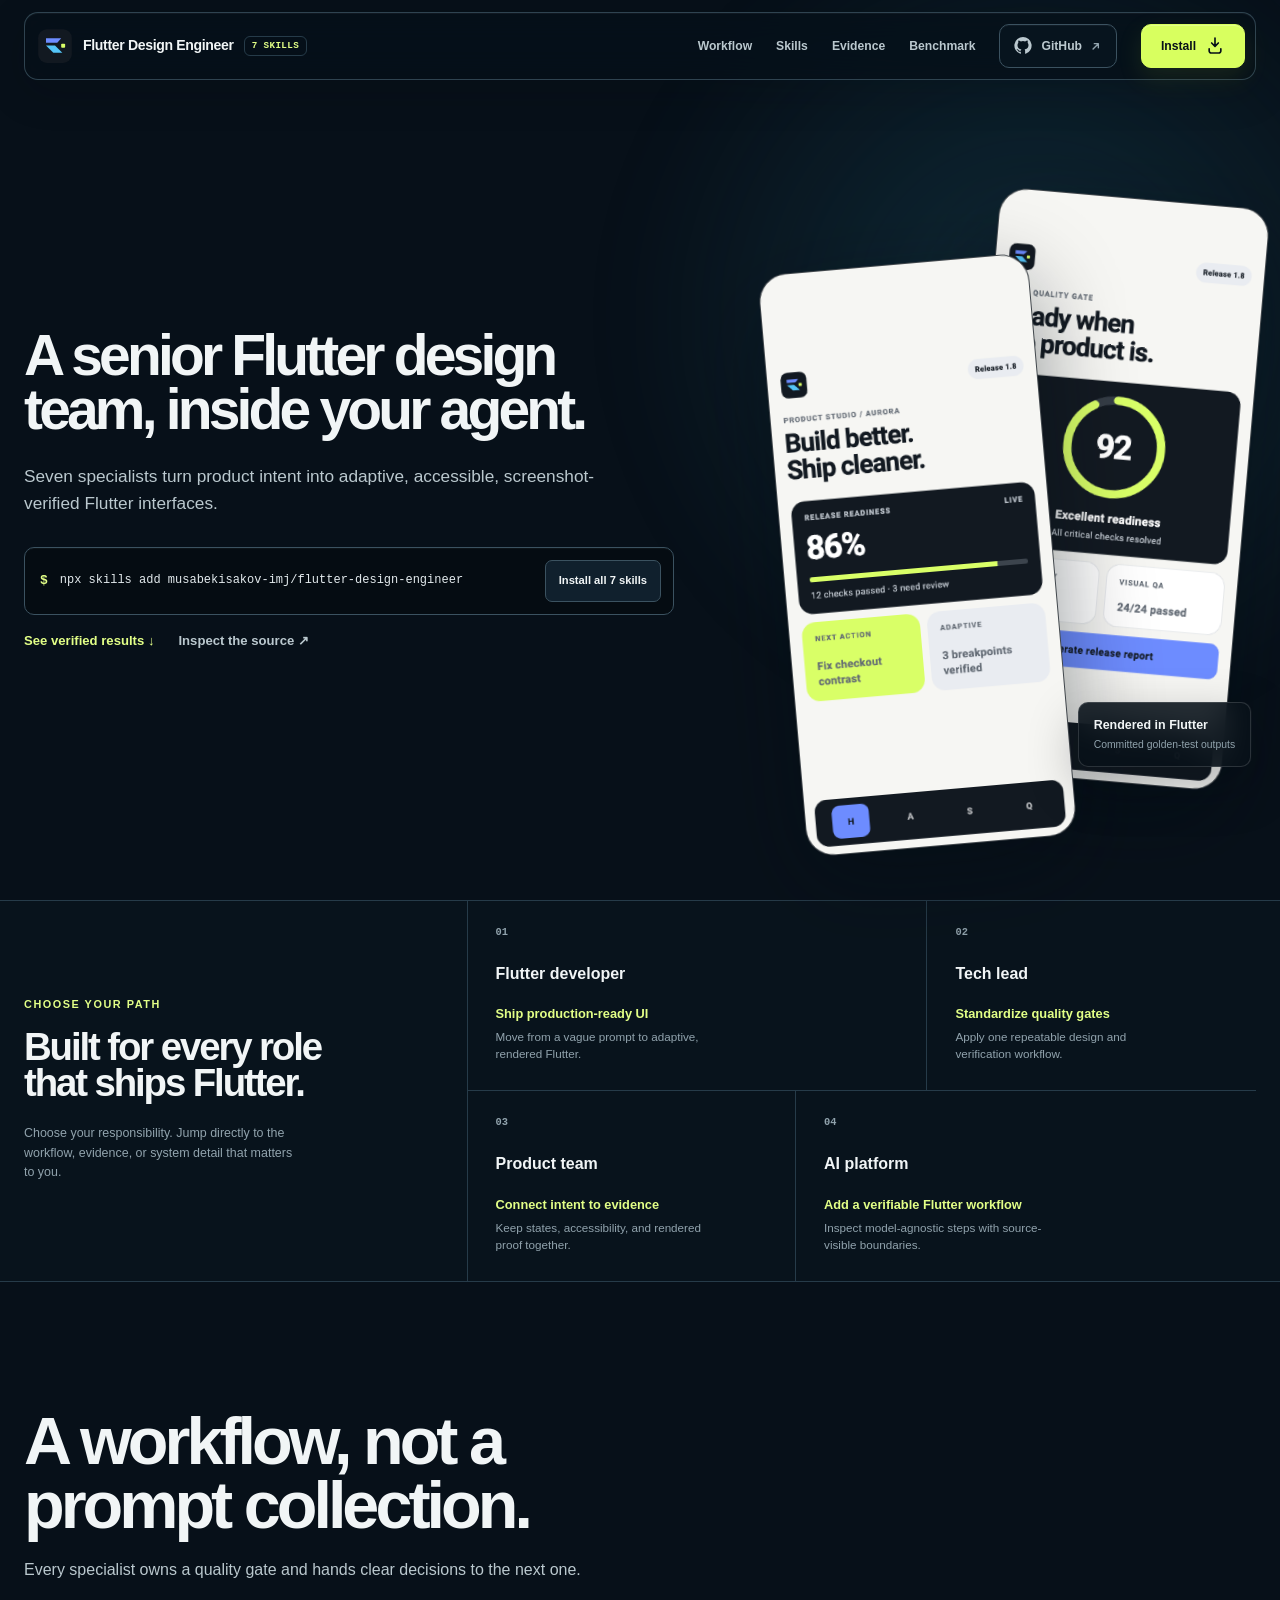
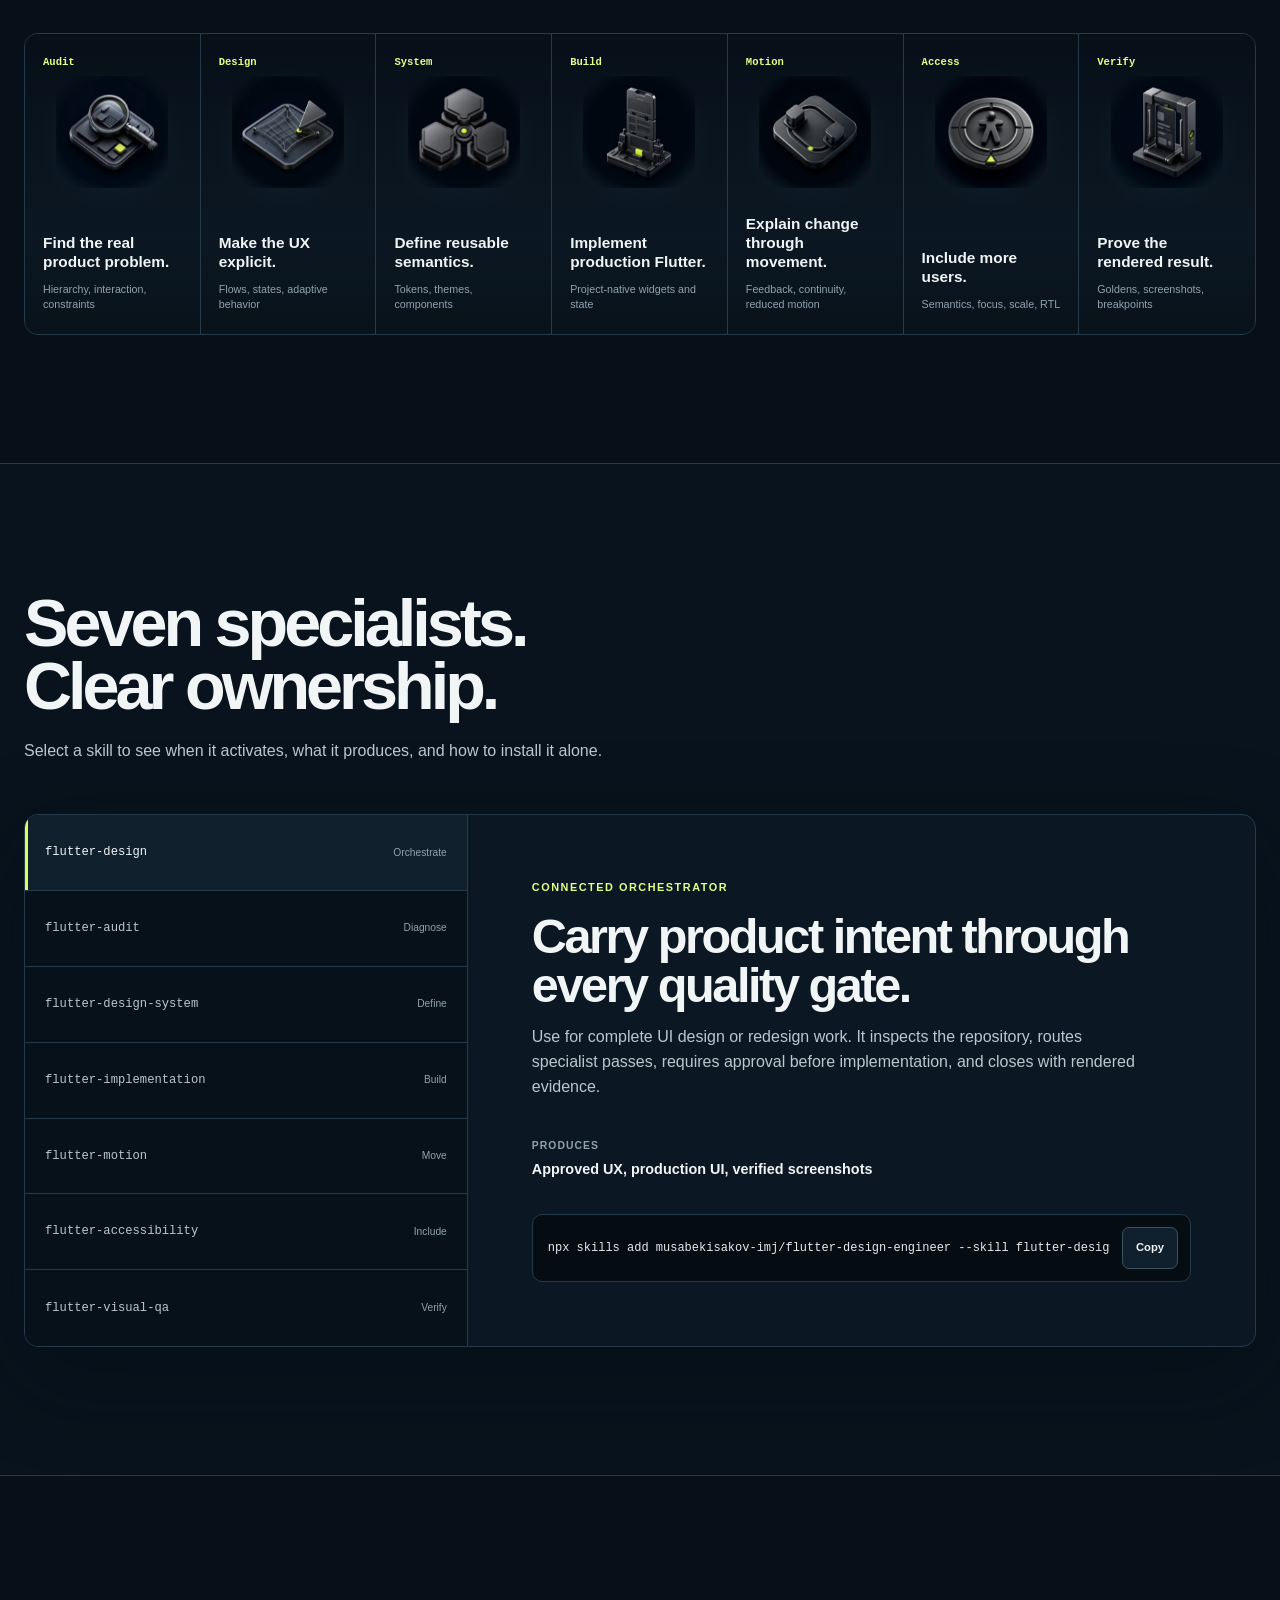
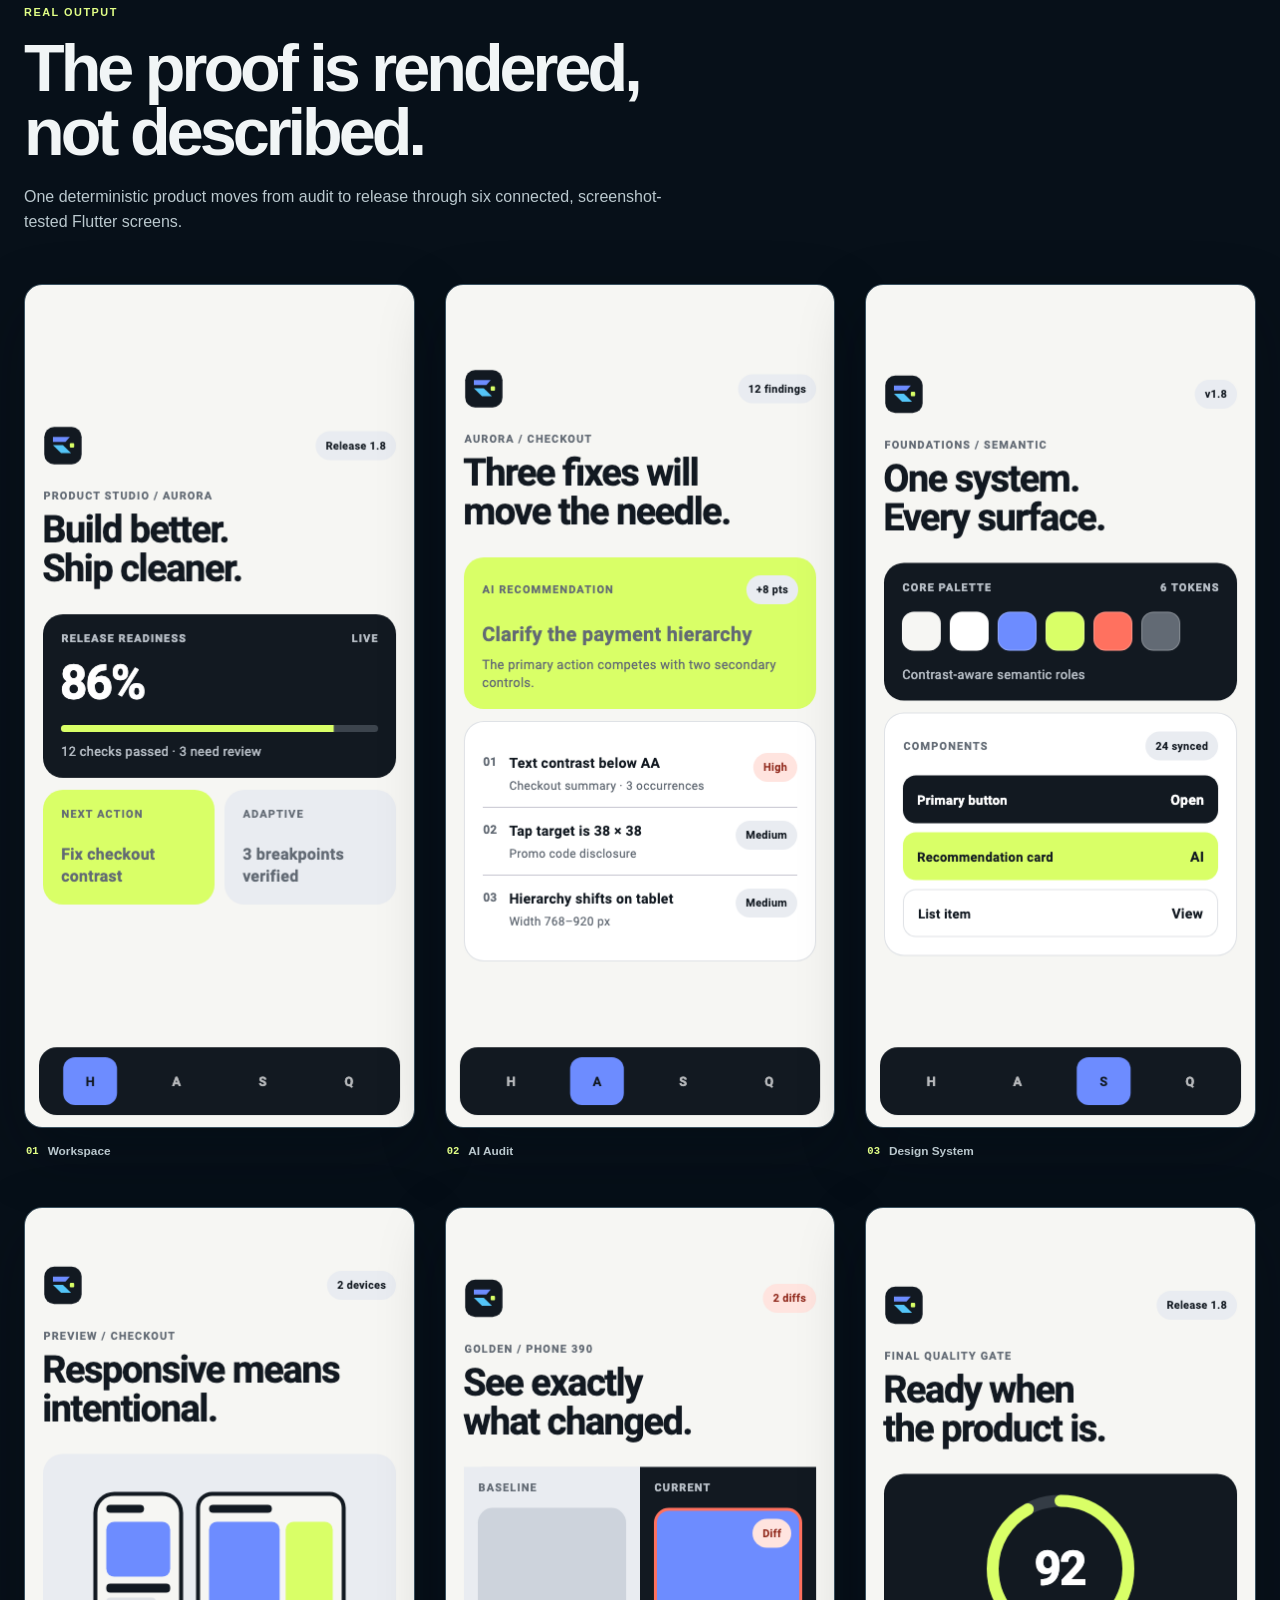
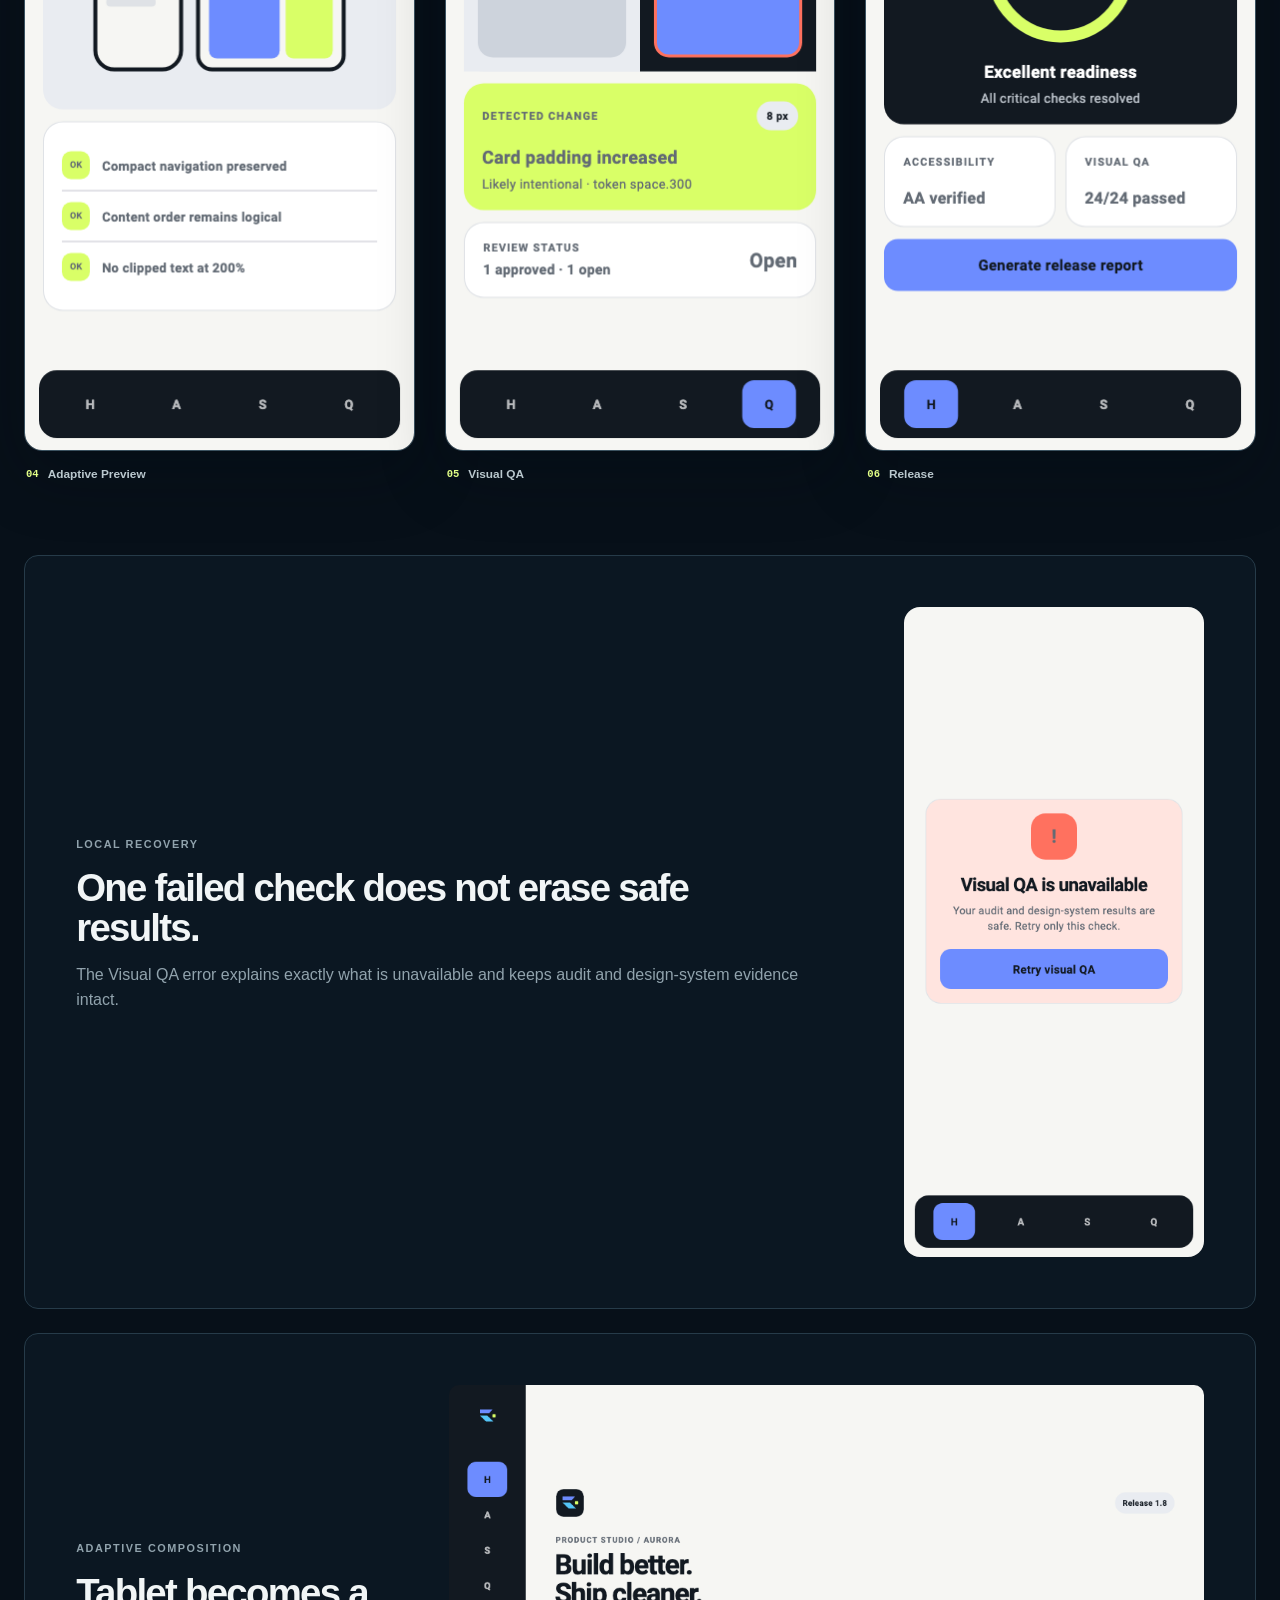
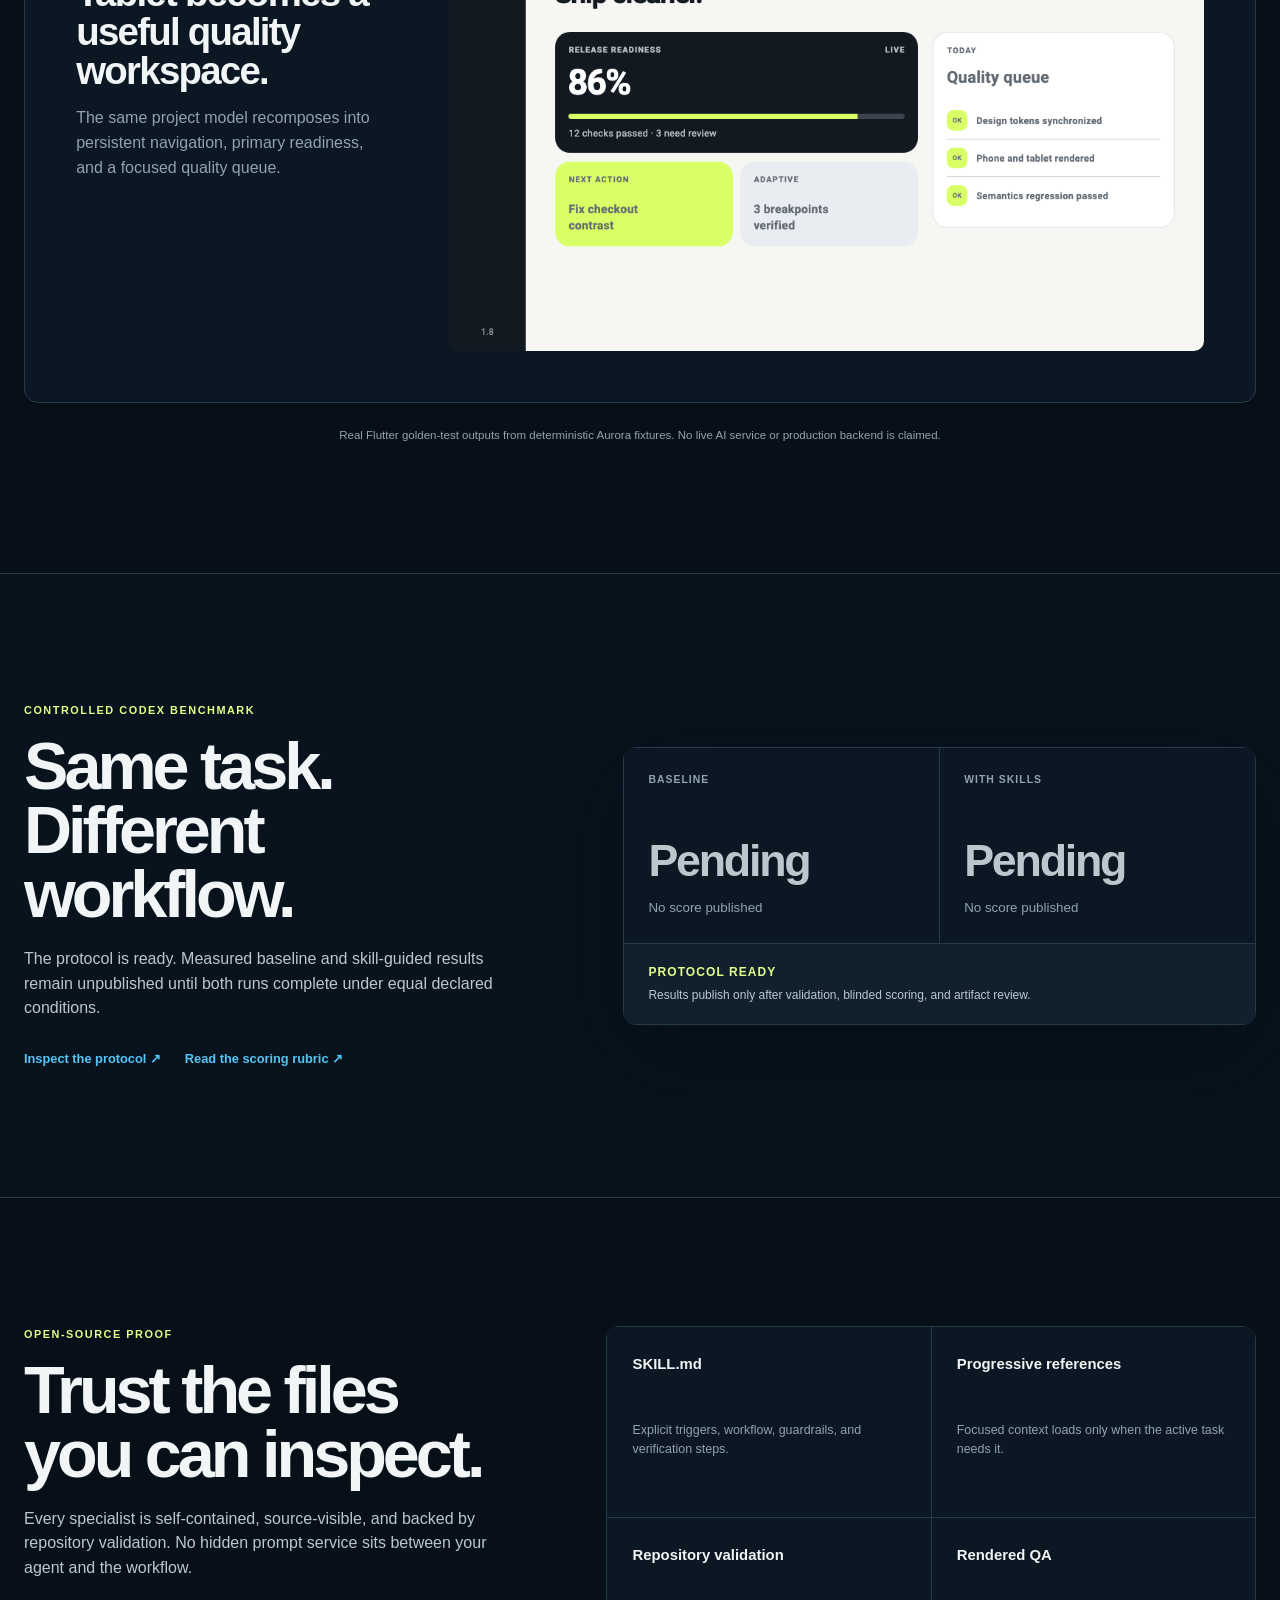
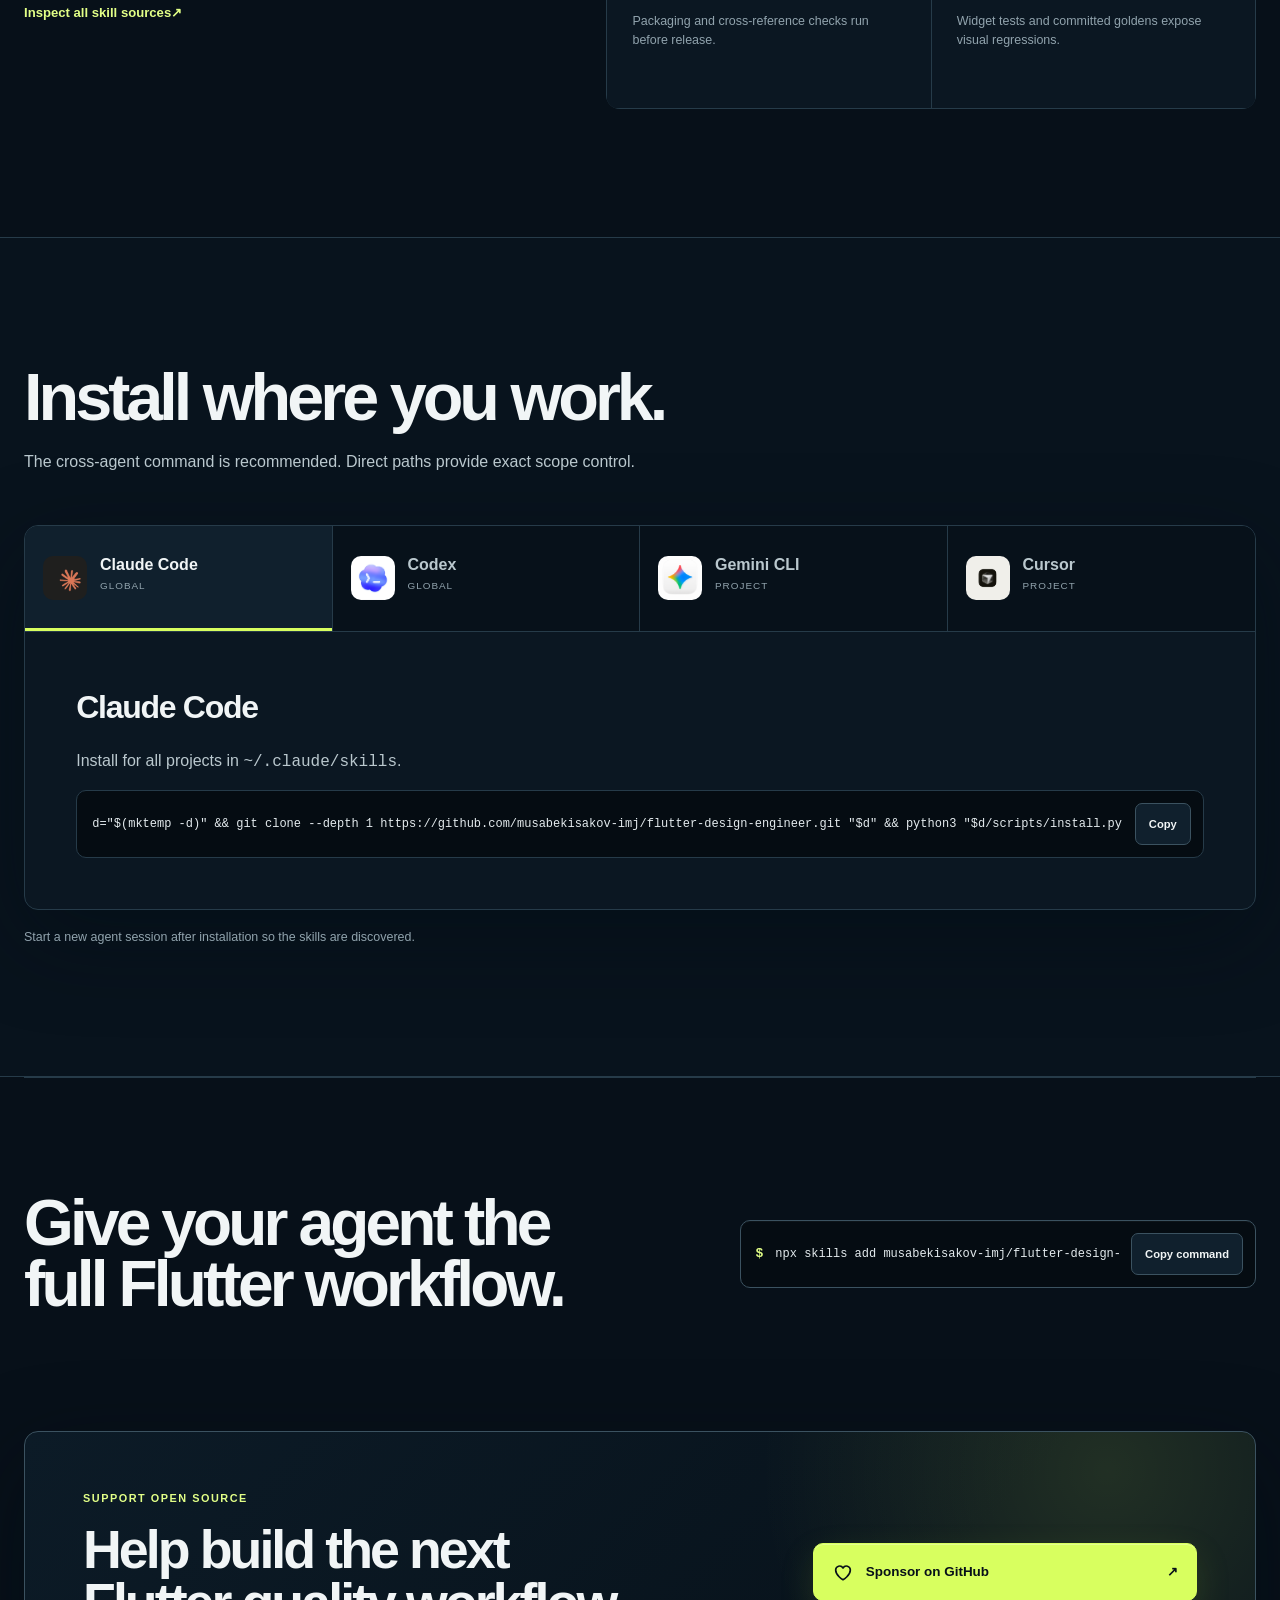
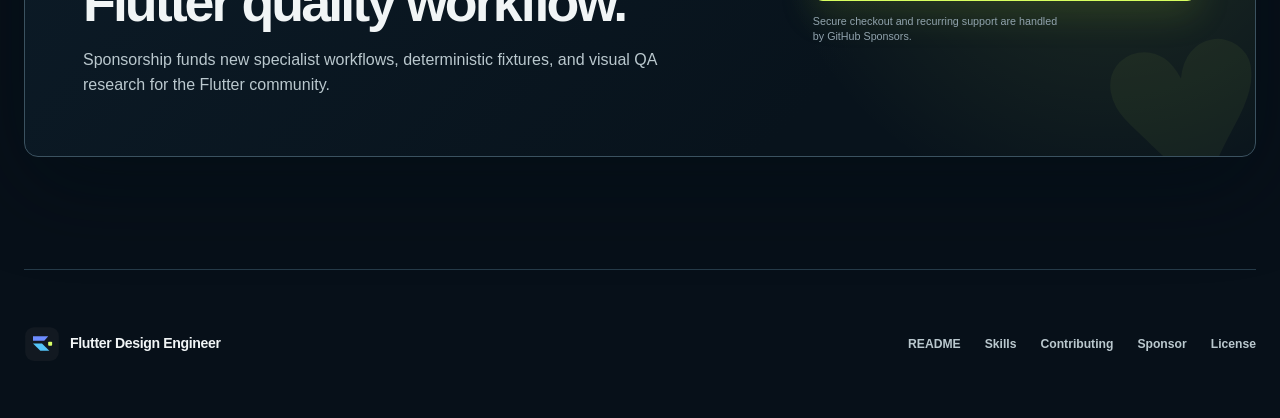
==== commit 814831ea: "feat: add GitHub Sponsors support" ====
--- a/docs/index.html
+++ b/docs/index.html
@@ -15,8 +15,8 @@
   <meta name="twitter:image" content="https://musabekisakov-imj.github.io/flutter-design-engineer/assets/social-preview.jpg">
   <title>Flutter Design Engineer | Seven connected agent skills</title>
   <link rel="icon" href="assets/brand/mark.svg" type="image/svg+xml">
-  <link rel="stylesheet" href="assets/install-guide.css?v=16">
-  <script src="assets/analytics-adapter.js?v=1" defer></script>
+  <link rel="stylesheet" href="assets/install-guide.css?v=17">
+  <script src="assets/analytics-adapter.js?v=2" defer></script>
   <script src="assets/install-guide.js?v=7" defer></script>
 </head>
 <body>
@@ -199,11 +199,27 @@
       <h2 id="final-title">Give your agent the full Flutter workflow.</h2>
       <div class="command command-primary"><span aria-hidden="true">$</span><code id="final-command">npx skills add musabekisakov-imj/flutter-design-engineer</code><button type="button" data-copy-target="final-command" data-install-route="all" data-analytics-placement="final">Copy command</button></div>
     </section>
+
+    <section class="support shell" id="support" aria-labelledby="support-title">
+      <div class="support-copy">
+        <p class="section-kicker">Support open source</p>
+        <h2 id="support-title">Help build the next Flutter quality workflow.</h2>
+        <p>Sponsorship funds new specialist workflows, deterministic fixtures, and visual QA research for the Flutter community.</p>
+      </div>
+      <div class="support-action">
+        <a href="https://github.com/sponsors/musabekisakov-imj" aria-label="Sponsor Flutter Design Engineer on GitHub" data-analytics-event="sponsor_open" data-analytics-placement="support">
+          <svg viewBox="0 0 24 24" aria-hidden="true"><path d="M12 20.5S4 16 4 9.8A4.3 4.3 0 0 1 12 7.6a4.3 4.3 0 0 1 8 2.2c0 6.2-8 10.7-8 10.7Z"/></svg>
+          <span>Sponsor on GitHub</span>
+          <span aria-hidden="true">↗</span>
+        </a>
+        <small>Secure checkout and recurring support are handled by GitHub Sponsors.</small>
+      </div>
+    </section>
   </main>
 
   <footer class="site-footer shell">
     <a class="brand" href="#top" aria-label="Flutter Design Engineer home"><img class="brand-mark" src="assets/brand/mark.svg" width="32" height="32" alt=""><span>Flutter Design Engineer</span></a>
-    <nav aria-label="Footer navigation"><a href="https://github.com/musabekisakov-imj/flutter-design-engineer#readme">README</a><a href="https://github.com/musabekisakov-imj/flutter-design-engineer/tree/main/skills">Skills</a><a href="https://github.com/musabekisakov-imj/flutter-design-engineer/blob/main/CONTRIBUTING.md">Contributing</a><a href="https://github.com/musabekisakov-imj/flutter-design-engineer/blob/main/LICENSE">License</a></nav>
+    <nav aria-label="Footer navigation"><a href="https://github.com/musabekisakov-imj/flutter-design-engineer#readme">README</a><a href="https://github.com/musabekisakov-imj/flutter-design-engineer/tree/main/skills">Skills</a><a href="https://github.com/musabekisakov-imj/flutter-design-engineer/blob/main/CONTRIBUTING.md">Contributing</a><a href="https://github.com/sponsors/musabekisakov-imj" data-analytics-event="sponsor_open" data-analytics-placement="footer">Sponsor</a><a href="https://github.com/musabekisakov-imj/flutter-design-engineer/blob/main/LICENSE">License</a></nav>
   </footer>
 
   <p id="copy-status" class="sr-only" aria-live="polite"></p>
--- a/docs/assets/install-guide.css
+++ b/docs/assets/install-guide.css
@@ -204,6 +204,17 @@
 
 .final-cta { display: grid; grid-template-columns: 1fr minmax(420px, .8fr); gap: 70px; align-items: center; padding-block: clamp(72px, 9vw, 120px); border-top: 1px solid var(--line); }
 .final-cta h2 { font-size: clamp(2.7rem, 5vw, 4.9rem); }
+.support { position: relative; overflow: hidden; display: grid; grid-template-columns: minmax(0, 1.25fr) minmax(320px, .75fr); gap: clamp(36px, 7vw, 92px); align-items: center; margin-bottom: clamp(72px, 9vw, 112px); padding: clamp(30px, 5vw, 58px); border: 1px solid var(--line-strong); border-radius: var(--radius); background: radial-gradient(circle at 88% 12%, rgb(216 255 95 / 12%), transparent 31%), linear-gradient(135deg, #0c1b27, #08131c 68%); box-shadow: var(--shadow); }
+.support::before { content: "♥"; position: absolute; right: -16px; bottom: -94px; color: rgb(216 255 95 / 5%); font-size: 18rem; line-height: 1; transform: rotate(-10deg); pointer-events: none; }
+.support-copy, .support-action { position: relative; z-index: 1; }
+.support h2 { max-width: 760px; margin: 0; font-size: clamp(2.2rem, 4.2vw, 4rem); line-height: .98; letter-spacing: -.055em; text-wrap: balance; }
+.support-copy > p:last-child { max-width: 670px; margin: 20px 0 0; color: var(--muted-strong); }
+.support-action { display: grid; gap: 13px; justify-items: stretch; }
+.support-action a { min-height: 58px; display: grid; grid-template-columns: 22px 1fr auto; align-items: center; gap: 12px; padding: 0 18px; border: 1px solid var(--accent); border-radius: 10px; background: var(--accent); color: var(--canvas); font-size: .84rem; font-weight: 850; text-decoration: none; box-shadow: 0 14px 34px rgb(139 172 37 / 18%), inset 0 1px rgb(255 255 255 / 30%); transition: transform .2s var(--ease), background .2s var(--ease), box-shadow .2s var(--ease); }
+.support-action a:hover { background: var(--accent-light); transform: translateY(-2px); box-shadow: 0 18px 40px rgb(139 172 37 / 25%), inset 0 1px rgb(255 255 255 / 36%); }
+.support-action a:active { transform: translateY(1px) scale(.99); }
+.support-action svg { width: 22px; height: 22px; fill: none; stroke: currentColor; stroke-width: 1.8; stroke-linecap: round; stroke-linejoin: round; }
+.support-action small { max-width: 42ch; color: var(--muted); font-size: .67rem; line-height: 1.45; }
 .site-footer { min-height: 150px; display: flex; align-items: center; justify-content: space-between; gap: 32px; border-top: 1px solid var(--line); }
 
 .reveal { opacity: 1; transform: none; }
@@ -253,7 +264,7 @@
   .skill-tabs button[aria-selected="true"] { box-shadow: inset 0 -3px var(--accent); }
   .phone-rail { grid-template-columns: repeat(6, minmax(270px, 1fr)); overflow-x: auto; scroll-snap-type: x mandatory; padding-bottom: 18px; }
   .phone-rail figure { scroll-snap-align: start; }
-  .technical, .final-cta { grid-template-columns: 1fr; }
+  .technical, .final-cta, .support { grid-template-columns: 1fr; }
   .proof-error { grid-template-columns: minmax(0, 1fr) minmax(210px, 260px); }
   .proof-adaptive { grid-template-columns: 1fr; }
   .proof-adaptive img { margin-top: 8px; }
@@ -261,6 +272,7 @@
   .agent-tabs button:nth-child(2) { border-right: 0; }
   .agent-tabs button:nth-child(-n+2) { border-bottom: 1px solid var(--line); }
   .final-cta { gap: 36px; }
+  .support { gap: 30px; }
 }
 
 @media (max-width: 620px) {
@@ -313,6 +325,9 @@
   .technical-grid { grid-template-columns: 1fr; }
   .technical-grid article { min-height: 150px; }
   .technical-grid p { margin-top: 24px; }
+  .support { width: calc(100% - 28px); margin-bottom: 68px; padding: 28px 20px; }
+  .support h2 { font-size: clamp(2.2rem, 11vw, 3.2rem); }
+  .support-action a { width: 100%; }
   .site-footer { min-height: auto; align-items: flex-start; flex-direction: column; padding-block: 42px; }
   .site-footer nav { flex-wrap: wrap; gap: 18px; }
 }
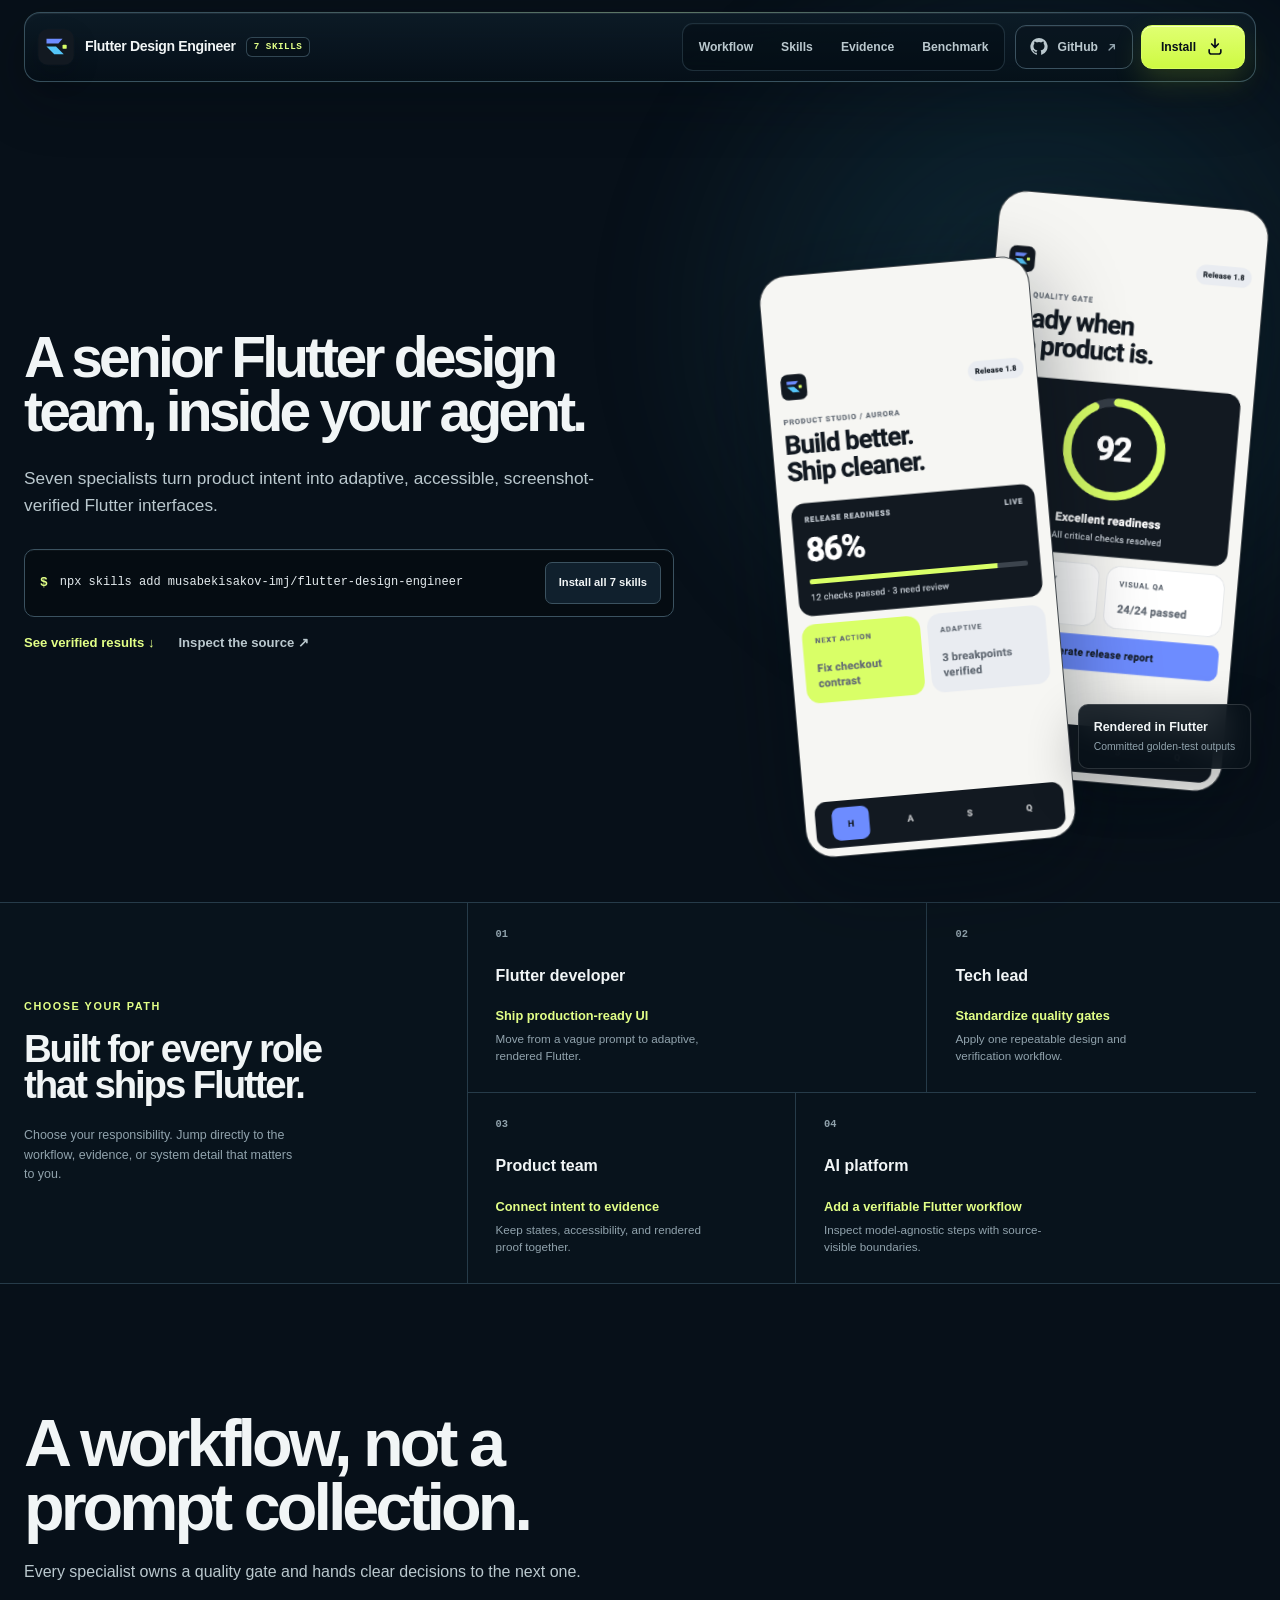
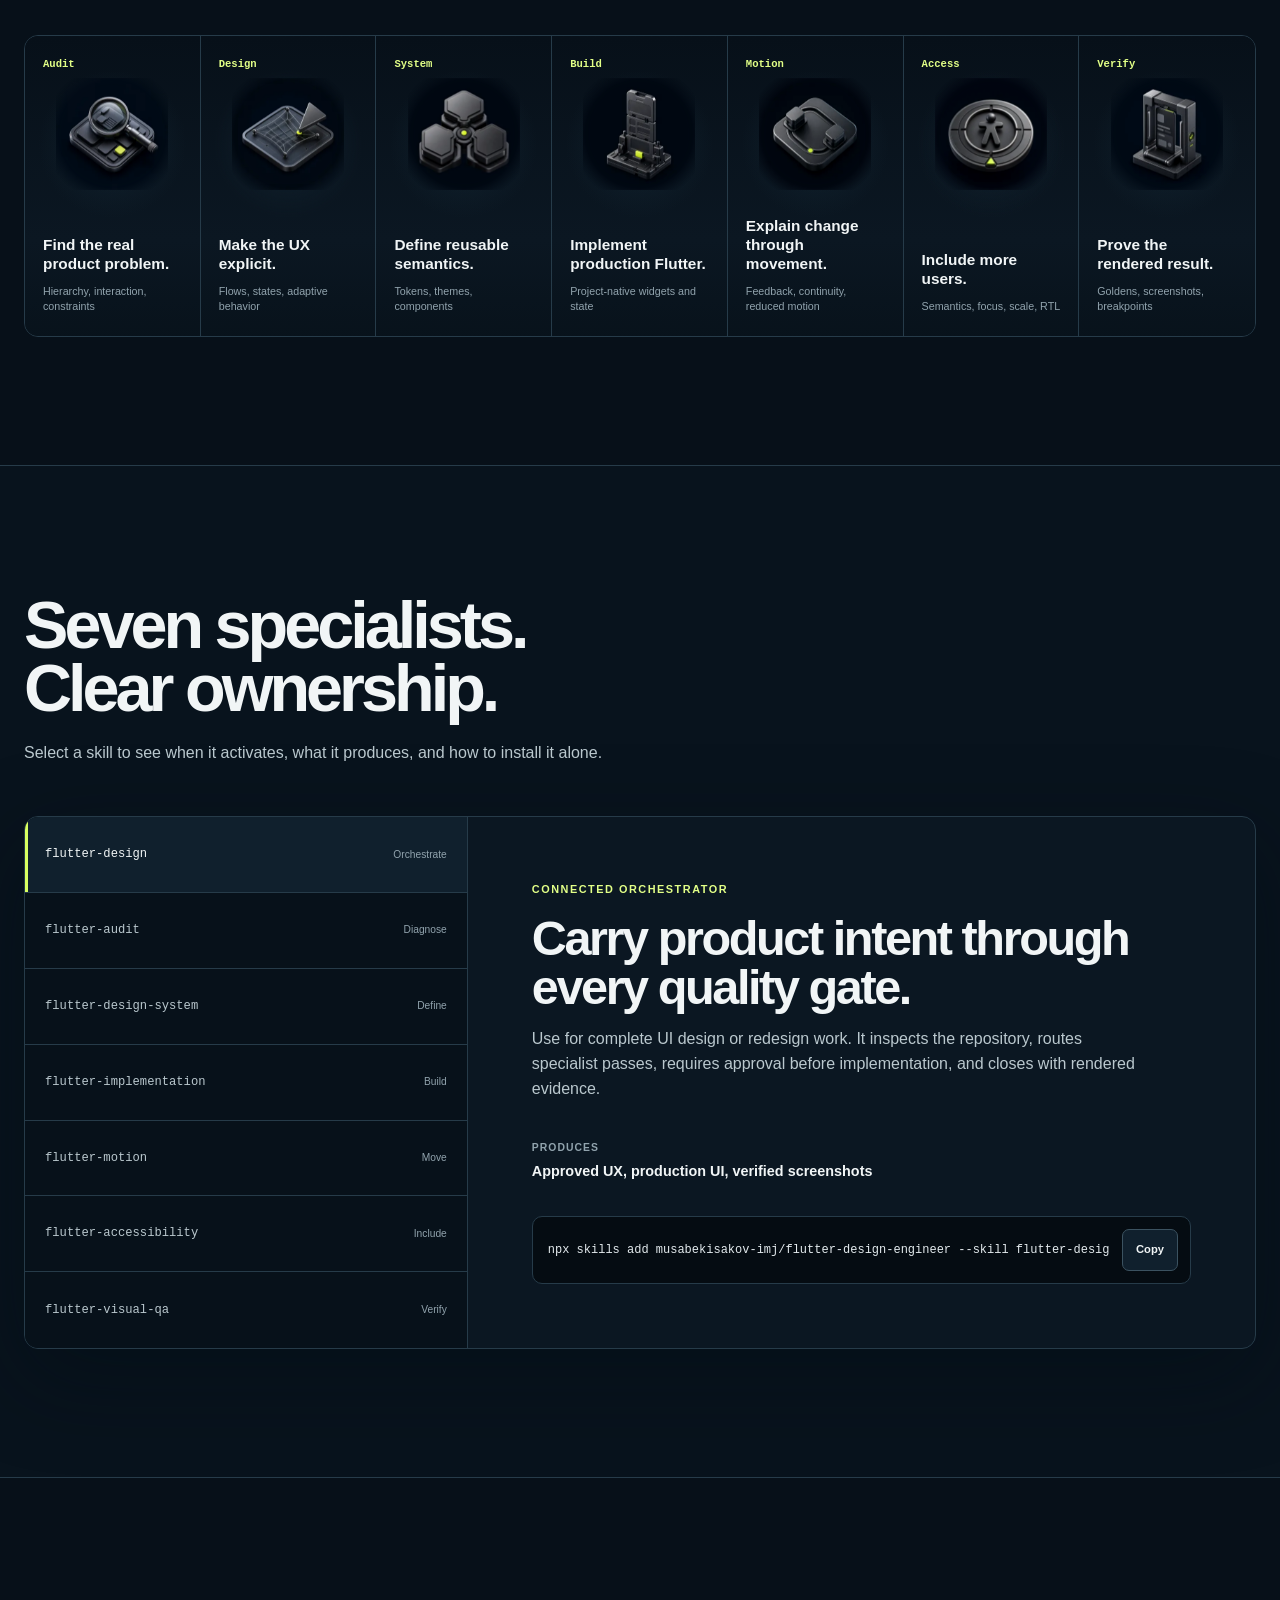
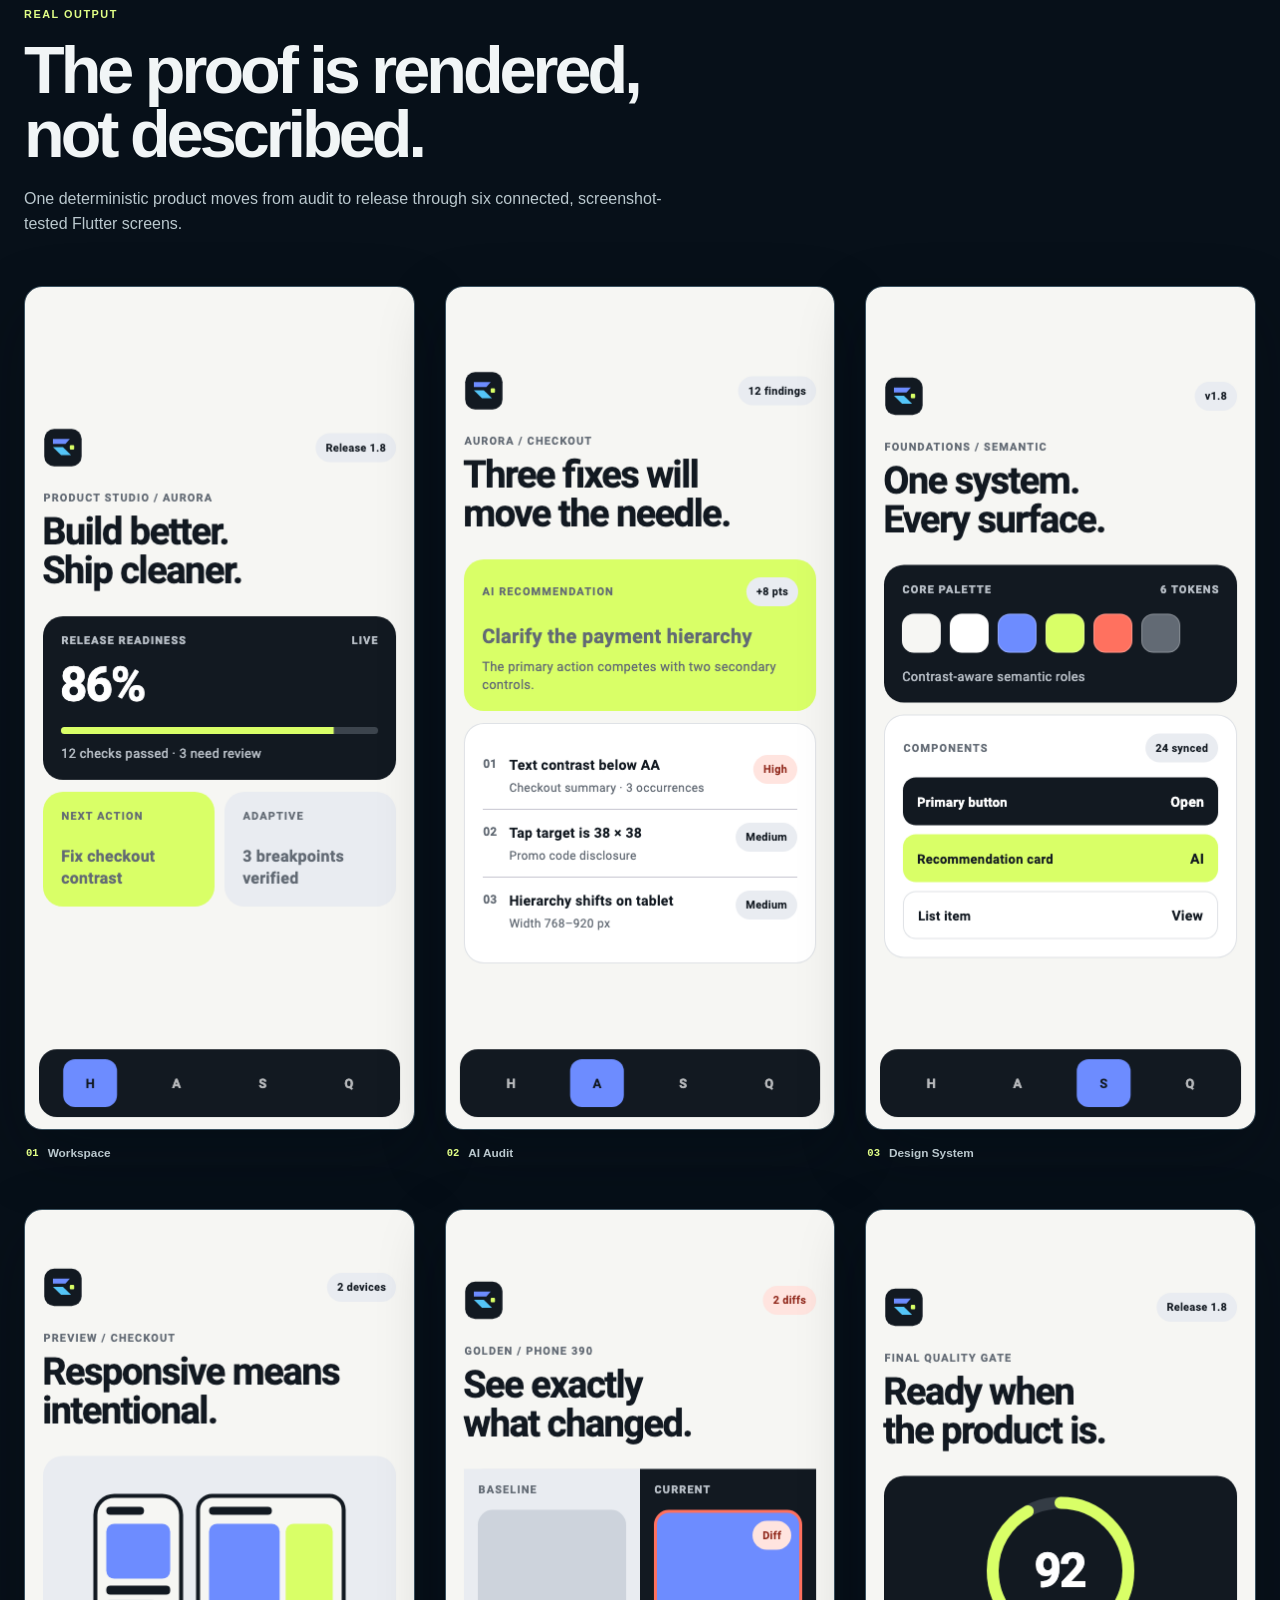
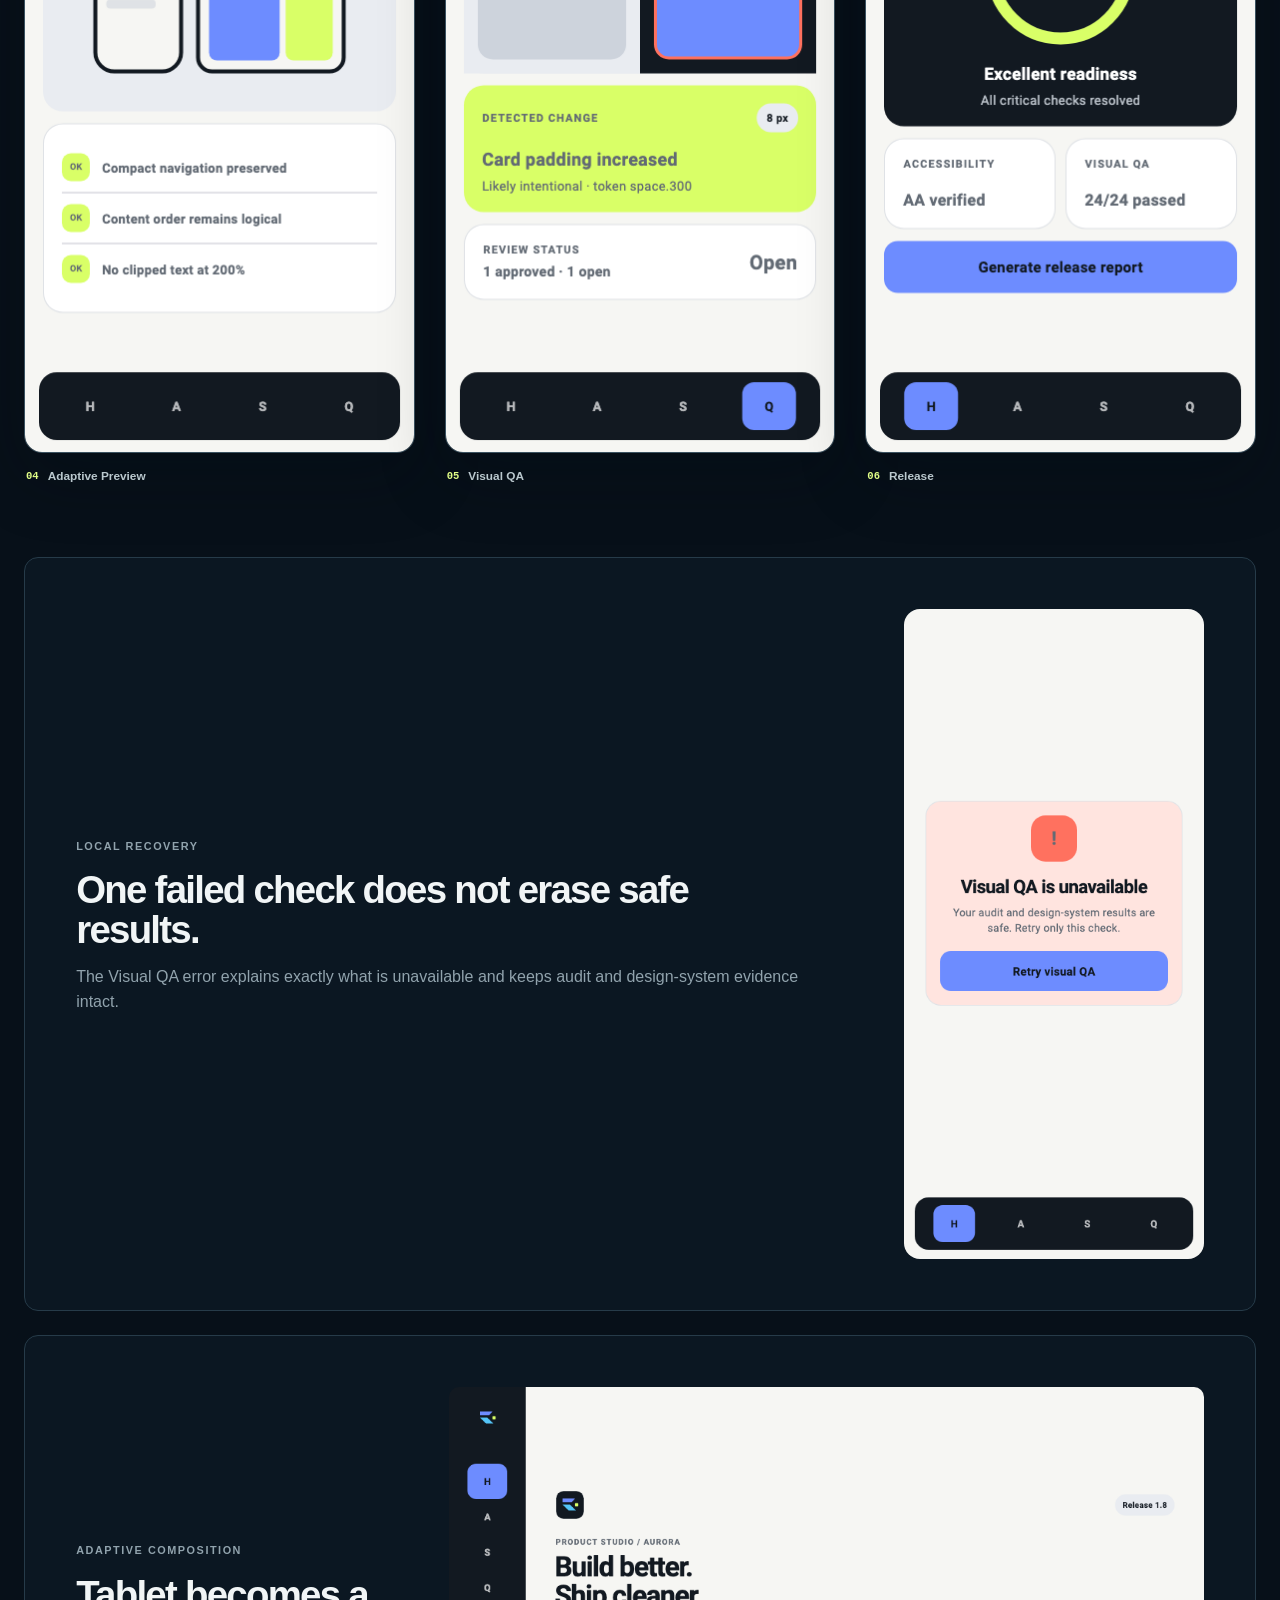
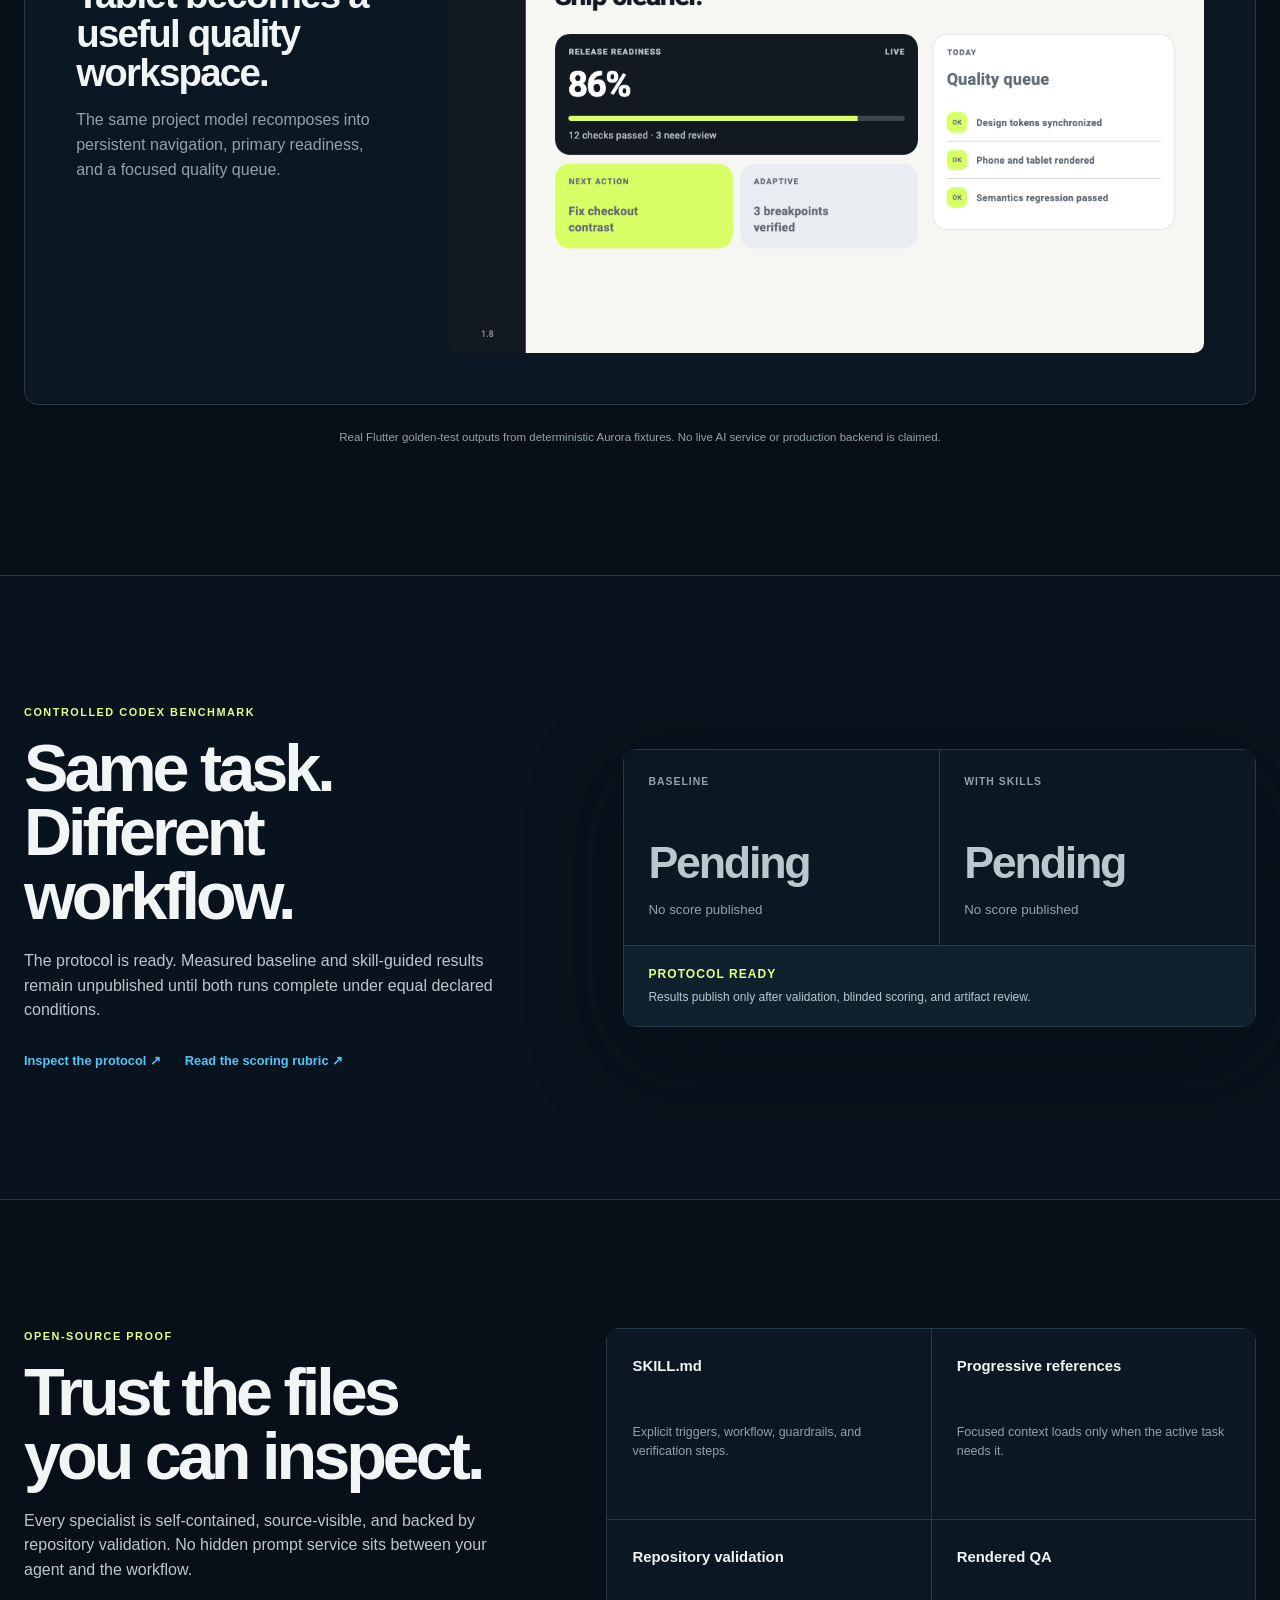
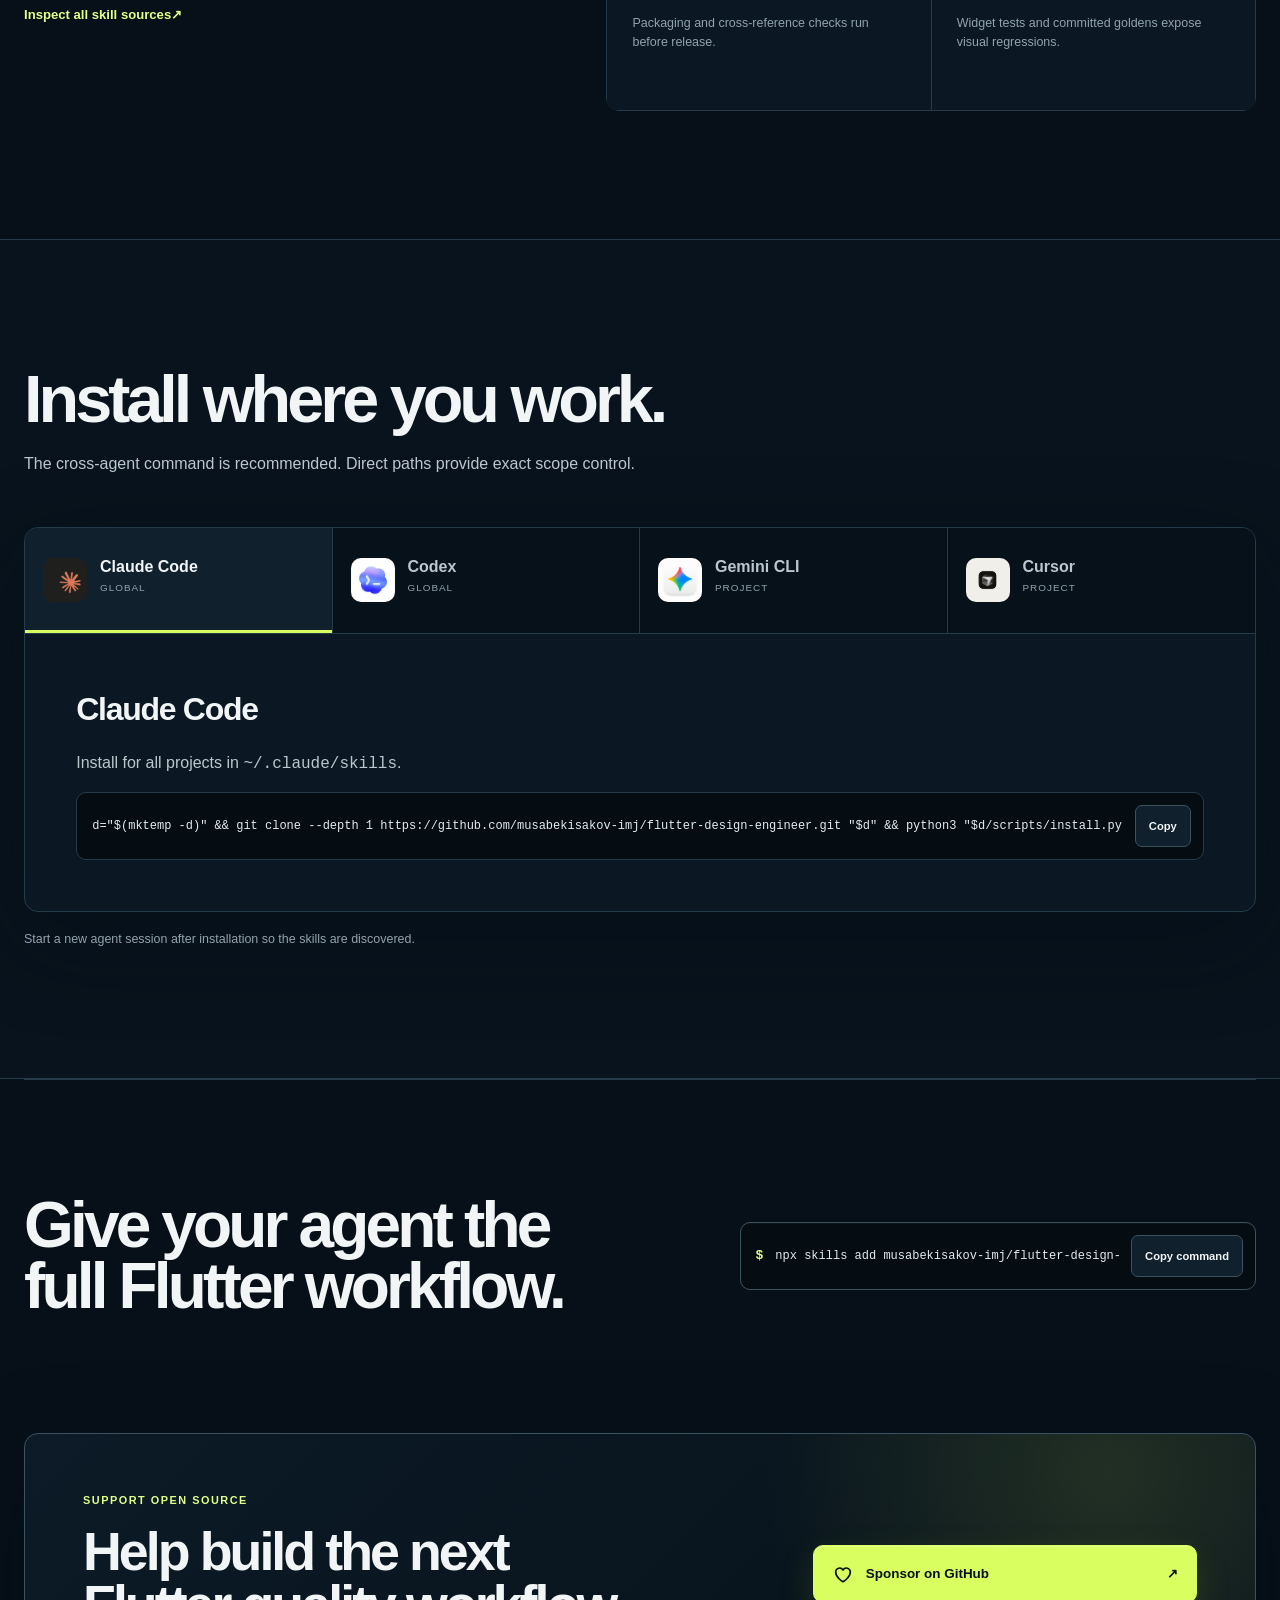
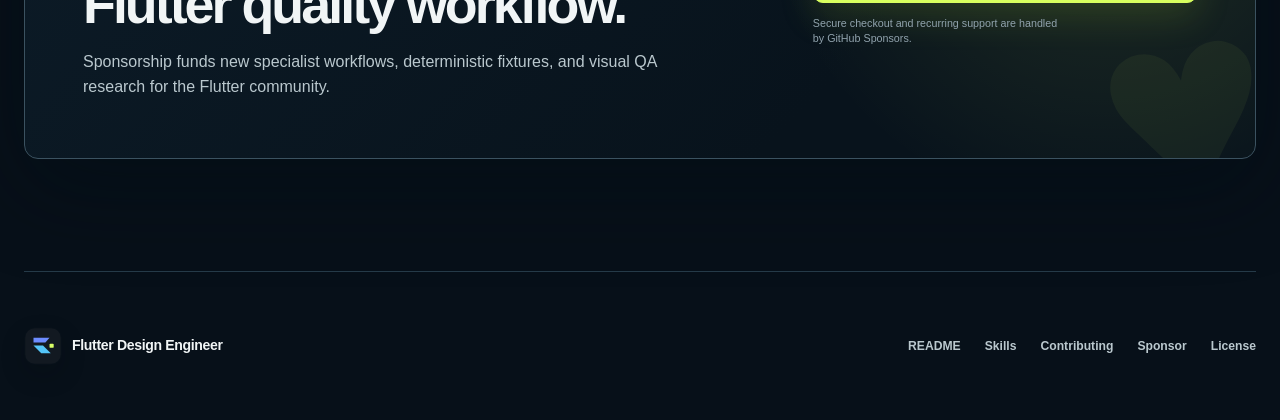
==== commit 246ac011: "feat: upgrade header to precision glass" ====
--- a/docs/index.html
+++ b/docs/index.html
@@ -15,9 +15,9 @@
   <meta name="twitter:image" content="https://musabekisakov-imj.github.io/flutter-design-engineer/assets/social-preview.jpg">
   <title>Flutter Design Engineer | Seven connected agent skills</title>
   <link rel="icon" href="assets/brand/mark.svg" type="image/svg+xml">
-  <link rel="stylesheet" href="assets/install-guide.css?v=17">
+  <link rel="stylesheet" href="assets/install-guide.css?v=18">
   <script src="assets/analytics-adapter.js?v=2" defer></script>
-  <script src="assets/install-guide.js?v=7" defer></script>
+  <script src="assets/install-guide.js?v=8" defer></script>
 </head>
 <body>
   <a class="skip-link" href="#main">Skip to content</a>
@@ -28,14 +28,20 @@
       <span class="brand-name">Flutter Design Engineer</span>
       <span class="brand-meta" aria-label="Seven skills">7 skills</span>
     </a>
-    <button class="menu-button" type="button" aria-expanded="false" aria-controls="primary-nav">Menu</button>
+    <button class="menu-button" type="button" aria-expanded="false" aria-controls="primary-nav" aria-label="Menu">
+      <span class="menu-icon" aria-hidden="true"><span></span><span></span></span>
+    </button>
     <nav id="primary-nav" aria-label="Primary navigation">
-      <a href="#workflow" data-nav-section="workflow">Workflow</a>
-      <a href="#skills" data-nav-section="skills">Skills</a>
-      <a href="#evidence" data-nav-section="evidence">Evidence</a>
-      <a href="#benchmark" data-nav-section="benchmark">Benchmark</a>
-      <a class="nav-github" href="https://github.com/musabekisakov-imj/flutter-design-engineer" data-analytics-event="github_open" data-analytics-placement="header"><svg class="nav-action-icon nav-github-mark" viewBox="0 0 24 24" aria-hidden="true"><path fill="currentColor" d="M12 .7a11.5 11.5 0 0 0-3.64 22.41c.58.1.79-.25.79-.56v-2.23c-3.22.7-3.9-1.37-3.9-1.37-.53-1.34-1.29-1.7-1.29-1.7-1.05-.72.08-.71.08-.71 1.17.08 1.78 1.2 1.78 1.2 1.04 1.77 2.72 1.26 3.38.96.1-.75.4-1.26.74-1.55-2.57-.29-5.27-1.28-5.27-5.68 0-1.25.45-2.28 1.19-3.08-.12-.29-.52-1.46.11-3.04 0 0 .97-.31 3.16 1.18A11 11 0 0 1 12 6.14a11 11 0 0 1 2.88.39c2.19-1.49 3.15-1.18 3.15-1.18.63 1.58.23 2.75.11 3.04.74.8 1.19 1.83 1.19 3.08 0 4.41-2.71 5.38-5.29 5.67.42.36.79 1.06.79 2.14v3.27c0 .31.21.67.8.56A11.5 11.5 0 0 0 12 .7Z"/></svg><span>GitHub</span><svg class="nav-action-icon nav-external-icon" viewBox="0 0 16 16" aria-hidden="true"><path d="M5 11 11.5 4.5M6.5 4.5h5v5"/></svg></a>
-      <a class="nav-install" href="#install" data-nav-section="install"><span>Install</span><svg class="nav-action-icon nav-install-icon" viewBox="0 0 24 24" aria-hidden="true"><path d="M12 3v10m0 0 4-4m-4 4L8 9"/><path d="M5 16v2.5A2.5 2.5 0 0 0 7.5 21h9a2.5 2.5 0 0 0 2.5-2.5V16"/></svg></a>
+      <div class="nav-links">
+        <a href="#workflow" data-nav-section="workflow"><span>Workflow</span><span class="nav-link-index" aria-hidden="true">01</span></a>
+        <a href="#skills" data-nav-section="skills"><span>Skills</span><span class="nav-link-index" aria-hidden="true">02</span></a>
+        <a href="#evidence" data-nav-section="evidence"><span>Evidence</span><span class="nav-link-index" aria-hidden="true">03</span></a>
+        <a href="#benchmark" data-nav-section="benchmark"><span>Benchmark</span><span class="nav-link-index" aria-hidden="true">04</span></a>
+      </div>
+      <div class="nav-actions">
+        <a class="nav-github" href="https://github.com/musabekisakov-imj/flutter-design-engineer" data-analytics-event="github_open" data-analytics-placement="header"><svg class="nav-action-icon nav-github-mark" viewBox="0 0 24 24" aria-hidden="true"><path fill="currentColor" d="M12 .7a11.5 11.5 0 0 0-3.64 22.41c.58.1.79-.25.79-.56v-2.23c-3.22.7-3.9-1.37-3.9-1.37-.53-1.34-1.29-1.7-1.29-1.7-1.05-.72.08-.71.08-.71 1.17.08 1.78 1.2 1.78 1.2 1.04 1.77 2.72 1.26 3.38.96.1-.75.4-1.26.74-1.55-2.57-.29-5.27-1.28-5.27-5.68 0-1.25.45-2.28 1.19-3.08-.12-.29-.52-1.46.11-3.04 0 0 .97-.31 3.16 1.18A11 11 0 0 1 12 6.14a11 11 0 0 1 2.88.39c2.19-1.49 3.15-1.18 3.15-1.18.63 1.58.23 2.75.11 3.04.74.8 1.19 1.83 1.19 3.08 0 4.41-2.71 5.38-5.29 5.67.42.36.79 1.06.79 2.14v3.27c0 .31.21.67.8.56A11.5 11.5 0 0 0 12 .7Z"/></svg><span>GitHub</span><svg class="nav-action-icon nav-external-icon" viewBox="0 0 16 16" aria-hidden="true"><path d="M5 11 11.5 4.5M6.5 4.5h5v5"/></svg></a>
+        <a class="nav-install" href="#install" data-nav-section="install"><span>Install</span><svg class="nav-action-icon nav-install-icon" viewBox="0 0 24 24" aria-hidden="true"><path d="M12 3v10m0 0 4-4m-4 4L8 9"/><path d="M5 16v2.5A2.5 2.5 0 0 0 7.5 21h9a2.5 2.5 0 0 0 2.5-2.5V16"/></svg></a>
+      </div>
     </nav>
   </header>
 
--- a/docs/assets/install-guide.css
+++ b/docs/assets/install-guide.css
@@ -35,31 +35,53 @@
 .skip-link { position: fixed; z-index: 20; top: 12px; left: 12px; padding: 10px 14px; background: var(--text); color: var(--canvas); transform: translateY(-160%); }
 .skip-link:focus { transform: none; }
 
-.site-header { position: sticky; z-index: 10; top: 12px; width: min(var(--max), calc(100% - 48px)); min-height: 68px; margin: 12px auto 0; padding: 8px 10px 8px 12px; display: flex; align-items: center; justify-content: space-between; gap: 24px; border: 1px solid rgb(59 82 96 / 78%); border-radius: 14px; background: rgb(7 16 25 / 82%); box-shadow: 0 12px 40px rgb(0 9 15 / 18%), inset 0 1px rgb(255 255 255 / 4%); backdrop-filter: blur(18px) saturate(135%); transition: min-height .25s var(--ease), background .25s var(--ease), box-shadow .25s var(--ease); }
-.site-header.is-compact { min-height: 58px; background: rgb(7 16 25 / 94%); box-shadow: 0 18px 55px rgb(0 9 15 / 42%), inset 0 1px rgb(255 255 255 / 5%); }
-.brand { min-width: 0; display: inline-flex; align-items: center; gap: 10px; color: var(--text); font-size: .88rem; font-weight: 750; letter-spacing: -.025em; text-decoration: none; }
-.brand-mark { display: block; width: 36px; height: 36px; flex: 0 0 36px; transition: width .25s var(--ease), height .25s var(--ease), flex-basis .25s var(--ease); }
+.site-header { position: sticky; z-index: 10; top: 12px; width: min(var(--max), calc(100% - 48px)); min-height: 70px; margin: 12px auto 0; padding: 9px 10px 9px 12px; display: flex; align-items: center; justify-content: space-between; gap: 20px; isolation: isolate; border: 1px solid rgb(66 94 109 / 82%); border-radius: 16px; background: linear-gradient(180deg, rgb(13 28 39 / 91%), rgb(6 16 24 / 88%)); box-shadow: 0 18px 55px rgb(0 9 15 / 30%), inset 0 1px rgb(255 255 255 / 7%), 0 0 0 1px rgb(216 255 95 / 1.5%); -webkit-backdrop-filter: blur(22px) saturate(142%); backdrop-filter: blur(22px) saturate(142%); transition: min-height .25s var(--ease), padding .25s var(--ease), border-radius .25s var(--ease), background .25s var(--ease), box-shadow .25s var(--ease); }
+.site-header::before { content: ""; position: absolute; z-index: -1; top: -1px; right: 14%; left: 14%; height: 1px; pointer-events: none; background: linear-gradient(90deg, transparent, rgb(226 255 135 / 32%), transparent); opacity: .7; transition: opacity .25s var(--ease); }
+.site-header.is-compact { min-height: 58px; padding-block: 4px; border-radius: 14px; background: linear-gradient(180deg, rgb(9 21 30 / 97%), rgb(5 14 21 / 96%)); box-shadow: 0 22px 58px rgb(0 9 15 / 48%), inset 0 1px rgb(255 255 255 / 6%); }
+.site-header.is-compact::before { opacity: .48; }
+.brand { min-width: 0; display: inline-flex; align-items: center; gap: 10px; color: var(--text); font-size: .88rem; font-weight: 750; letter-spacing: -.025em; text-decoration: none; white-space: nowrap; }
+.brand-mark { display: block; width: 38px; height: 38px; flex: 0 0 38px; border-radius: 11px; box-shadow: 0 10px 24px rgb(0 8 14 / 20%); transition: width .25s var(--ease), height .25s var(--ease), flex-basis .25s var(--ease), border-radius .25s var(--ease), box-shadow .25s var(--ease); }
 .site-header.is-compact .brand-mark { width: 32px; height: 32px; flex-basis: 32px; }
-.brand-meta { padding: 4px 7px; border: 1px solid var(--line); border-radius: 6px; color: var(--accent-light); font: 750 .58rem/1 monospace; letter-spacing: .04em; text-transform: uppercase; }
-.site-header nav, .site-footer nav { display: flex; align-items: center; gap: 24px; }
-.site-header nav a, .site-footer nav a { position: relative; color: var(--muted-strong); font-size: .76rem; font-weight: 650; text-decoration: none; transition: color .2s var(--ease), background .2s var(--ease), border-color .2s var(--ease), transform .2s var(--ease); }
+.site-header.is-compact .brand-mark { border-radius: 9px; box-shadow: 0 8px 18px rgb(0 8 14 / 18%); }
+.brand-meta { padding: 4px 7px; border: 1px solid rgb(59 82 96 / 84%); border-radius: 6px; color: var(--accent-light); background: rgb(5 14 21 / 40%); font: 750 .58rem/1 monospace; letter-spacing: .055em; text-transform: uppercase; }
+.site-header nav { display: flex; align-items: center; gap: 10px; }
+.site-footer nav { display: flex; align-items: center; gap: 24px; }
+.nav-links { display: flex; align-items: center; gap: 4px; padding: 4px; border: 1px solid rgb(50 73 86 / 58%); border-radius: 11px; background: rgb(4 12 18 / 46%); box-shadow: inset 0 1px rgb(255 255 255 / 2.5%); }
+.nav-actions { display: flex; align-items: center; gap: 8px; }
+.nav-link-index { display: none; color: var(--muted); font: 750 .58rem/1 monospace; letter-spacing: .04em; }
+.site-header nav a, .site-footer nav a { position: relative; color: var(--muted-strong); font-size: .76rem; font-weight: 650; text-decoration: none; transition: color .2s var(--ease), background .2s var(--ease), border-color .2s var(--ease), box-shadow .2s var(--ease), transform .2s var(--ease); }
 .site-header nav a:hover, .site-footer nav a:hover { color: var(--text); }
-.site-header nav a[data-nav-section]::after { content: ""; position: absolute; right: 0; bottom: -9px; left: 0; height: 2px; border-radius: 2px; background: var(--accent); opacity: 0; transform: scaleX(.25); transition: opacity .2s var(--ease), transform .2s var(--ease); }
-.site-header nav a[aria-current="location"] { color: var(--text); }
-.site-header nav a[aria-current="location"]::after { opacity: 1; transform: scaleX(1); }
-.nav-github, .nav-install { min-height: 44px; display: inline-flex; align-items: center; gap: 9px; padding: 0 14px; border: 1px solid var(--line-strong); border-radius: 10px; }
+.nav-links a { min-height: 38px; display: inline-flex; align-items: center; padding: 0 12px; border-radius: 8px; }
+.nav-links a::after { content: ""; position: absolute; right: 12px; bottom: 4px; left: 12px; height: 2px; border-radius: 2px; background: var(--accent); box-shadow: 0 0 14px rgb(216 255 95 / 45%); opacity: 0; transform: scaleX(.3); transition: opacity .2s var(--ease), transform .24s var(--ease); }
+.nav-links a:hover { background: rgb(255 255 255 / 2.8%); }
+.nav-links a[aria-current="location"] { color: var(--text); background: rgb(255 255 255 / 3.5%); }
+.nav-links a[aria-current="location"]::after { opacity: 1; transform: scaleX(1); }
+.nav-github, .nav-install { min-height: 44px; display: inline-flex; align-items: center; gap: 9px; padding: 0 14px; border: 1px solid var(--line-strong); border-radius: 11px; }
 .nav-action-icon { display: block; width: 18px; height: 18px; flex: 0 0 auto; }
-.nav-github { background: rgb(11 23 34 / 52%); box-shadow: inset 0 1px rgb(255 255 255 / 4%); }
+.nav-github { background: rgb(9 21 30 / 72%); box-shadow: inset 0 1px rgb(255 255 255 / 5%); }
 .nav-github-mark { transform: translateY(-.5px); }
 .nav-external-icon { width: 13px; height: 13px; margin-left: -2px; color: var(--muted); fill: none; stroke: currentColor; stroke-width: 1.7; stroke-linecap: round; stroke-linejoin: round; transition: color .2s var(--ease), transform .2s var(--ease); }
 .site-header nav .nav-github:hover { border-color: var(--muted-strong); background: var(--surface-2); color: var(--text); transform: translateY(-1px); }
 .site-header nav .nav-github:hover .nav-external-icon { color: var(--accent-light); transform: translate(1px, -1px); }
-.site-header nav .nav-install { min-width: 104px; justify-content: center; border-color: var(--accent); background: var(--accent); color: var(--canvas); font-weight: 800; box-shadow: 0 9px 24px rgb(139 172 37 / 14%), inset 0 1px rgb(255 255 255 / 26%); }
+.site-header nav .nav-install { min-width: 104px; justify-content: center; border-color: var(--accent); background: linear-gradient(180deg, #e0ff72, #cefa42); color: var(--canvas); font-weight: 800; box-shadow: 0 12px 28px rgb(168 210 44 / 19%), inset 0 1px rgb(255 255 255 / 55%); }
 .nav-install-icon { width: 20px; height: 20px; fill: none; stroke: currentColor; stroke-width: 2; stroke-linecap: round; stroke-linejoin: round; transform: translateY(-.5px); }
 .site-header nav .nav-install:hover { border-color: var(--accent-light); background: var(--accent-light); color: var(--canvas); box-shadow: 0 12px 30px rgb(139 172 37 / 21%), inset 0 1px rgb(255 255 255 / 32%); transform: translateY(-1px); }
 .site-header nav .nav-github:active, .site-header nav .nav-install:active { transform: translateY(1px) scale(.98); }
 .site-header nav .nav-install::after { display: none; }
-.menu-button { display: none; min-width: 48px; min-height: 44px; border: 1px solid var(--line-strong); border-radius: 9px; background: var(--surface); color: var(--text); font-size: .75rem; font-weight: 750; }
+.menu-button { position: relative; display: none; width: 44px; min-width: 44px; height: 44px; padding: 0; place-items: center; border: 1px solid var(--line-strong); border-radius: 11px; background: rgb(11 26 36 / 88%); color: var(--text); cursor: pointer; box-shadow: inset 0 1px rgb(255 255 255 / 6%); transition: color .2s var(--ease), background .2s var(--ease), border-color .2s var(--ease), transform .2s var(--ease); }
+.menu-button:hover { border-color: var(--muted-strong); background: var(--surface-2); }
+.menu-button:active { transform: translateY(1px) scale(.98); }
+.menu-icon { position: relative; display: block; width: 18px; height: 14px; }
+.menu-icon span { position: absolute; top: 6px; left: 0; width: 18px; height: 2px; border-radius: 2px; background: currentColor; transition: transform .24s var(--ease); }
+.menu-icon span:first-child { transform: translateY(-3px); }
+.menu-icon span:last-child { transform: translateY(3px); }
+.menu-button[aria-expanded="true"] .menu-icon span:first-child { transform: rotate(45deg); }
+.menu-button[aria-expanded="true"] .menu-icon span:last-child { transform: rotate(-45deg); }
+
+@supports not ((-webkit-backdrop-filter: blur(1px)) or (backdrop-filter: blur(1px))) {
+  .site-header { background: #091722; }
+  .js .site-header nav { background: #091722; }
+}
 
 .hero { position: relative; display: grid; grid-template-columns: minmax(0, 1.18fr) minmax(390px, .82fr); align-items: center; gap: clamp(32px, 4vw, 58px); min-height: min(820px, calc(100dvh - 72px)); padding-block: clamp(58px, 7vw, 88px); }
 .hero::before { content: ""; position: absolute; z-index: -1; top: -25%; right: -18%; width: 72%; aspect-ratio: 1; border-radius: 50%; background: radial-gradient(circle, rgb(30 91 112 / 34%), transparent 66%); filter: blur(30px); }
@@ -238,15 +260,20 @@
 }
 
 @media (max-width: 800px) {
-  .js .menu-button { display: inline-block; }
-  .site-header nav { flex-wrap: wrap; justify-content: flex-end; gap: 10px 18px; padding-block: 12px; }
-  .js .site-header nav { position: absolute; top: calc(100% + 8px); right: 0; left: 0; display: none; align-items: stretch; gap: 3px; padding: 10px; border: 1px solid var(--line-strong); border-radius: 12px; background: rgb(11 23 34 / 98%); box-shadow: var(--shadow); backdrop-filter: blur(18px); }
+  .js .menu-button { display: grid; }
+  .site-header nav { flex: 1 1 100%; flex-wrap: wrap; align-items: stretch; gap: 8px; padding-block: 12px; }
+  .site-header .nav-links { flex: 1 1 100%; flex-wrap: wrap; }
+  .site-header .nav-actions { margin-left: auto; }
+  .js .site-header nav { position: absolute; top: calc(100% + 8px); right: 0; left: 0; display: none; align-items: stretch; gap: 8px; padding: 10px; border: 1px solid rgb(59 82 96 / 88%); border-radius: 14px; background: linear-gradient(180deg, rgb(10 24 34 / 99%), rgb(6 16 24 / 99%)); box-shadow: 0 24px 62px rgb(0 9 15 / 52%), inset 0 1px rgb(255 255 255 / 5%); -webkit-backdrop-filter: blur(22px) saturate(135%); backdrop-filter: blur(22px) saturate(135%); }
   .js .site-header nav.is-open { display: grid; }
-  .site-header nav a { min-height: 46px; display: flex; align-items: center; padding-inline: 12px; border-radius: 8px; }
-  .site-header nav a[data-nav-section]::after { top: 10px; right: auto; bottom: 10px; left: 0; width: 2px; height: auto; }
-  .nav-github { border-color: transparent; background: transparent; box-shadow: none; }
-  .site-header nav .nav-github:hover { border-color: var(--line); background: var(--surface-2); }
-  .site-header nav .nav-install { justify-content: space-between; margin-top: 4px; }
+  .js .site-header .nav-links { display: grid; gap: 3px; padding: 0; border: 0; background: transparent; box-shadow: none; }
+  .site-header .nav-links a { min-height: 46px; display: flex; align-items: center; justify-content: space-between; padding-inline: 12px; border-radius: 9px; }
+  .site-header .nav-links a::after { top: 10px; right: auto; bottom: 10px; left: 0; width: 2px; height: auto; box-shadow: 0 0 12px rgb(216 255 95 / 38%); transform: scaleY(.3); }
+  .site-header .nav-links a[aria-current="location"]::after { transform: scaleY(1); }
+  .site-header .nav-links a[aria-current="location"] { background: rgb(16 38 52 / 72%); }
+  .nav-link-index { display: inline; }
+  .site-header .nav-actions { display: grid; grid-template-columns: 1fr 1fr; gap: 8px; margin: 0; padding-top: 4px; border-top: 1px solid rgb(38 59 73 / 72%); }
+  .site-header nav .nav-github, .site-header nav .nav-install { width: 100%; justify-content: center; }
   .hero { grid-template-columns: 1fr; min-height: auto; padding-top: 62px; }
   .hero-visual { width: min(100%, 560px); min-height: 560px; margin-inline: auto; }
   .audience-shell, .benchmark-shell { grid-template-columns: 1fr; }
@@ -277,9 +304,9 @@
 
 @media (max-width: 620px) {
   .shell, .site-header { width: min(var(--max), calc(100% - 28px)); }
-  .site-header { top: 8px; min-height: 64px; margin-top: 8px; padding-left: 9px; }
+  .site-header, .site-header.is-compact { top: 8px; min-height: 64px; margin-top: 8px; padding: 8px 9px; }
   .brand { font-size: .76rem; }
-  .brand-name { white-space: nowrap; }
+  .brand-name { max-width: min(46vw, 180px); overflow: hidden; white-space: nowrap; text-overflow: ellipsis; }
   .brand-meta { display: none; }
   .hero { padding-block: 48px 68px; gap: 22px; }
   .hero h1 { font-size: clamp(2.75rem, 13vw, 4rem); }
@@ -293,7 +320,7 @@
   .hero-phone-primary { left: 1%; top: 78px; }
   .hero-phone-secondary { right: 1%; top: 18px; }
   .hero-proof { right: 0; bottom: 12px; }
-  .site-header nav { width: 100%; justify-content: flex-start; }
+  .site-header nav { width: 100%; }
   .audience-grid { grid-template-columns: 1fr; }
   .audience-grid a, .audience-grid a:nth-child(1), .audience-grid a:nth-child(2), .audience-grid a:nth-child(3), .audience-grid a:nth-child(4) { grid-column: 1; min-height: 156px; border-right: 0; border-bottom: 1px solid var(--line); }
   .audience-grid a:nth-child(n+3) { border-bottom: 1px solid var(--line); }
@@ -332,6 +359,11 @@
   .site-footer nav { flex-wrap: wrap; gap: 18px; }
 }
 
+@media (max-width: 360px) {
+  .site-header .nav-actions { grid-template-columns: 1fr; }
+  .brand-name { max-width: 42vw; }
+}
+
 @media (prefers-reduced-motion: reduce) {
   html { scroll-behavior: auto; }
   *, *::before, *::after { animation-duration: .01ms !important; animation-delay: 0ms !important; transition-duration: .01ms !important; }
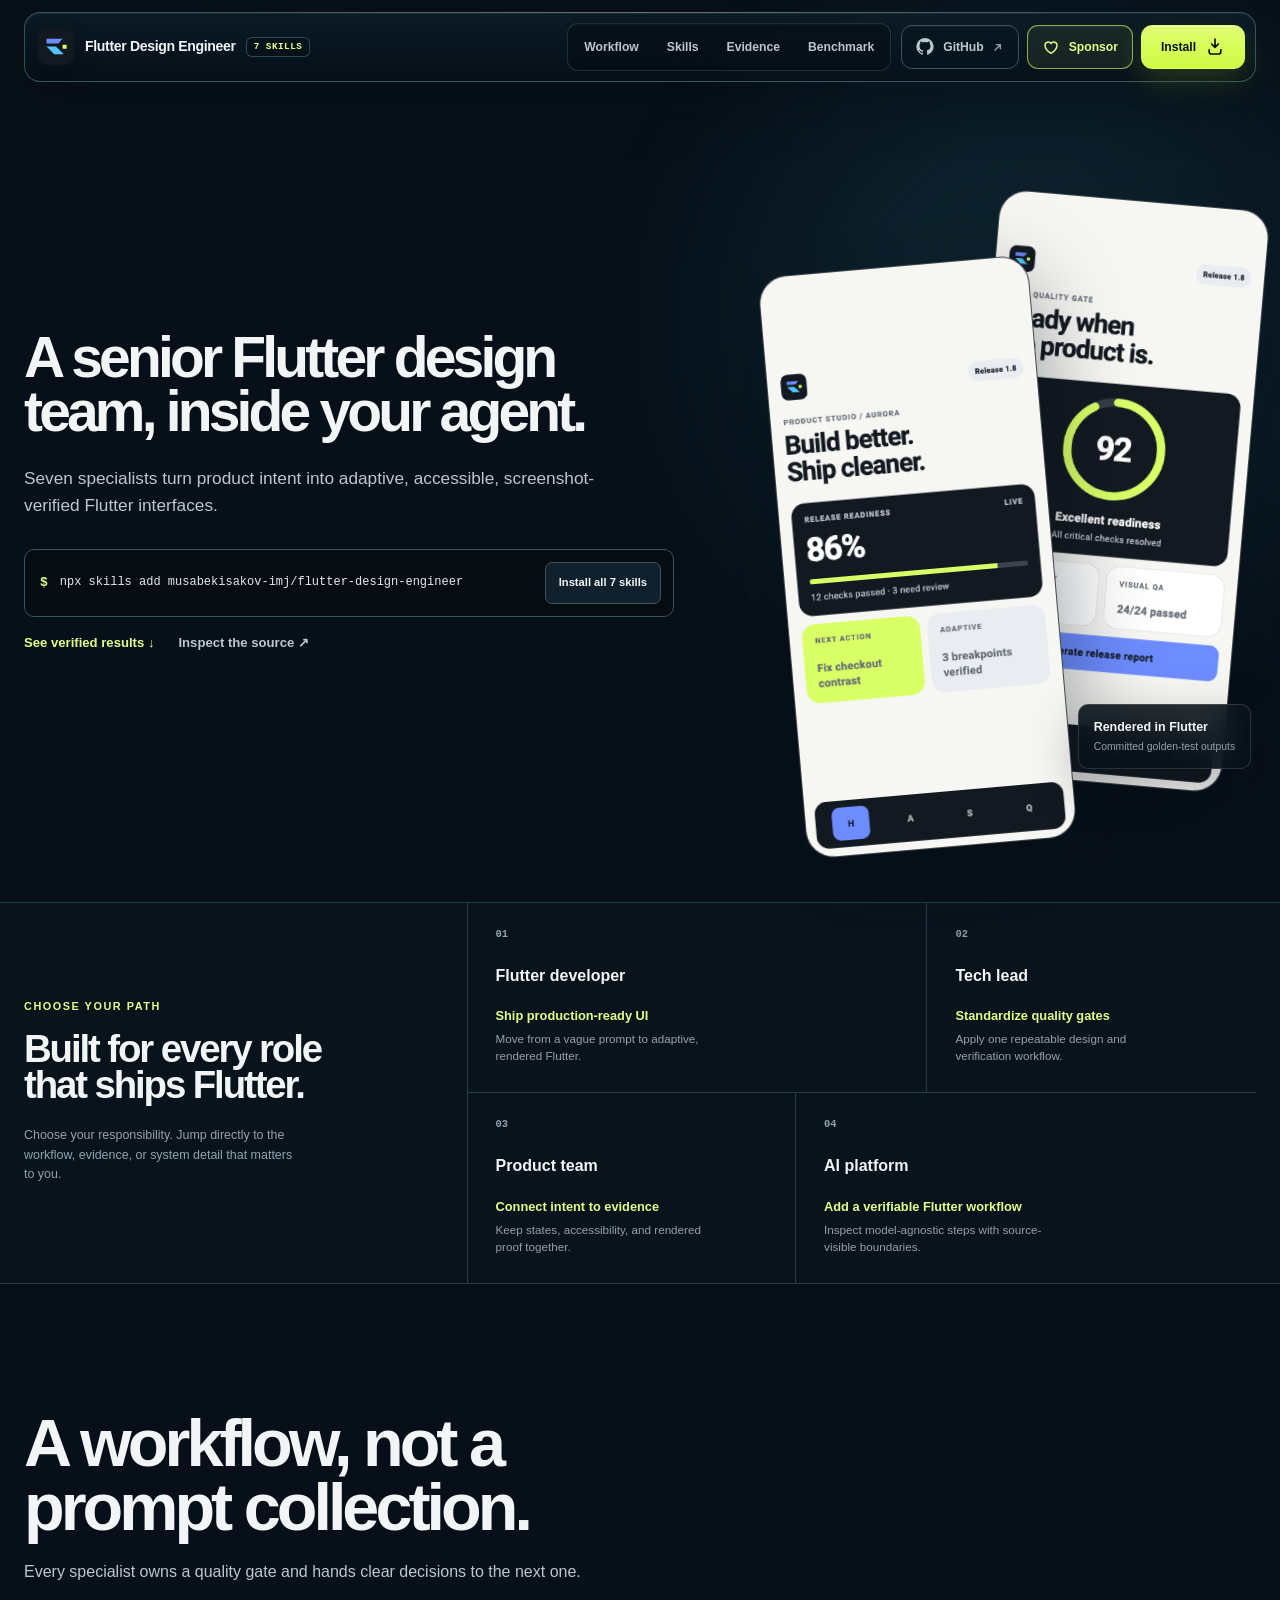
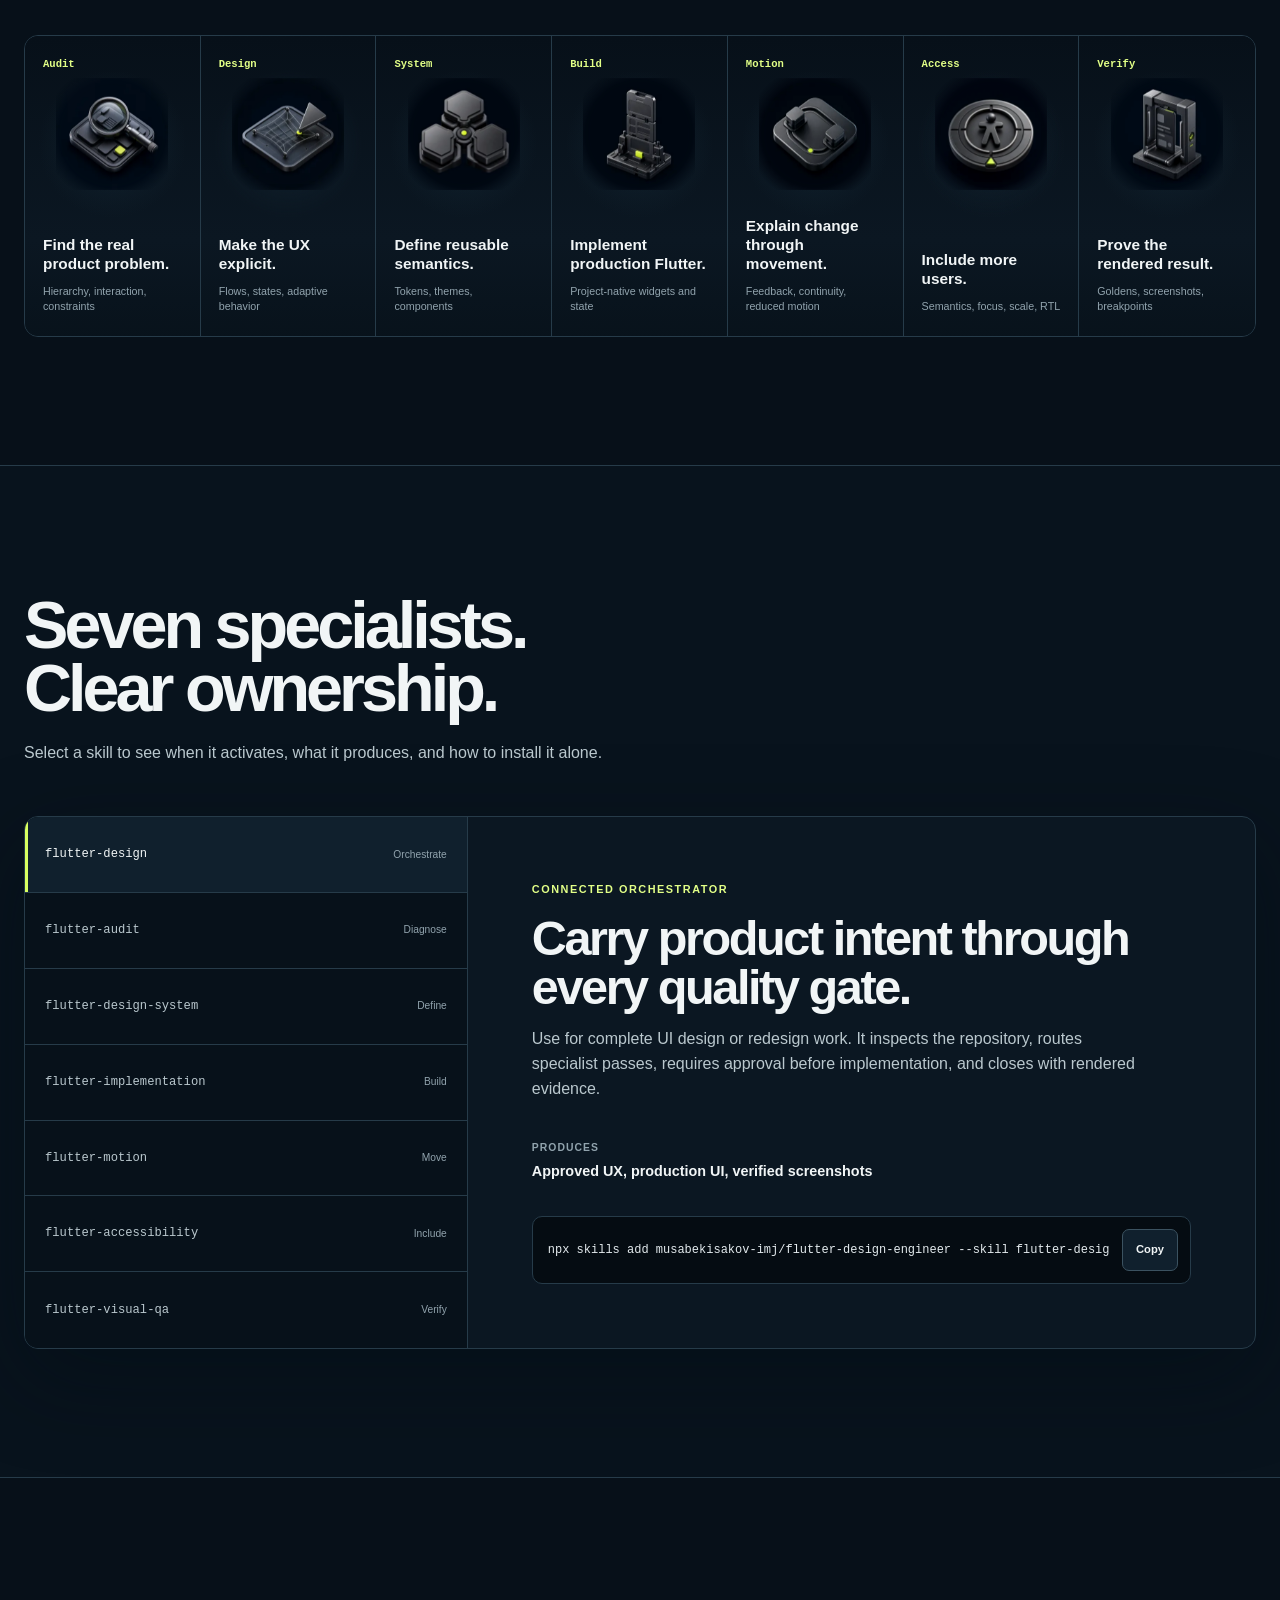
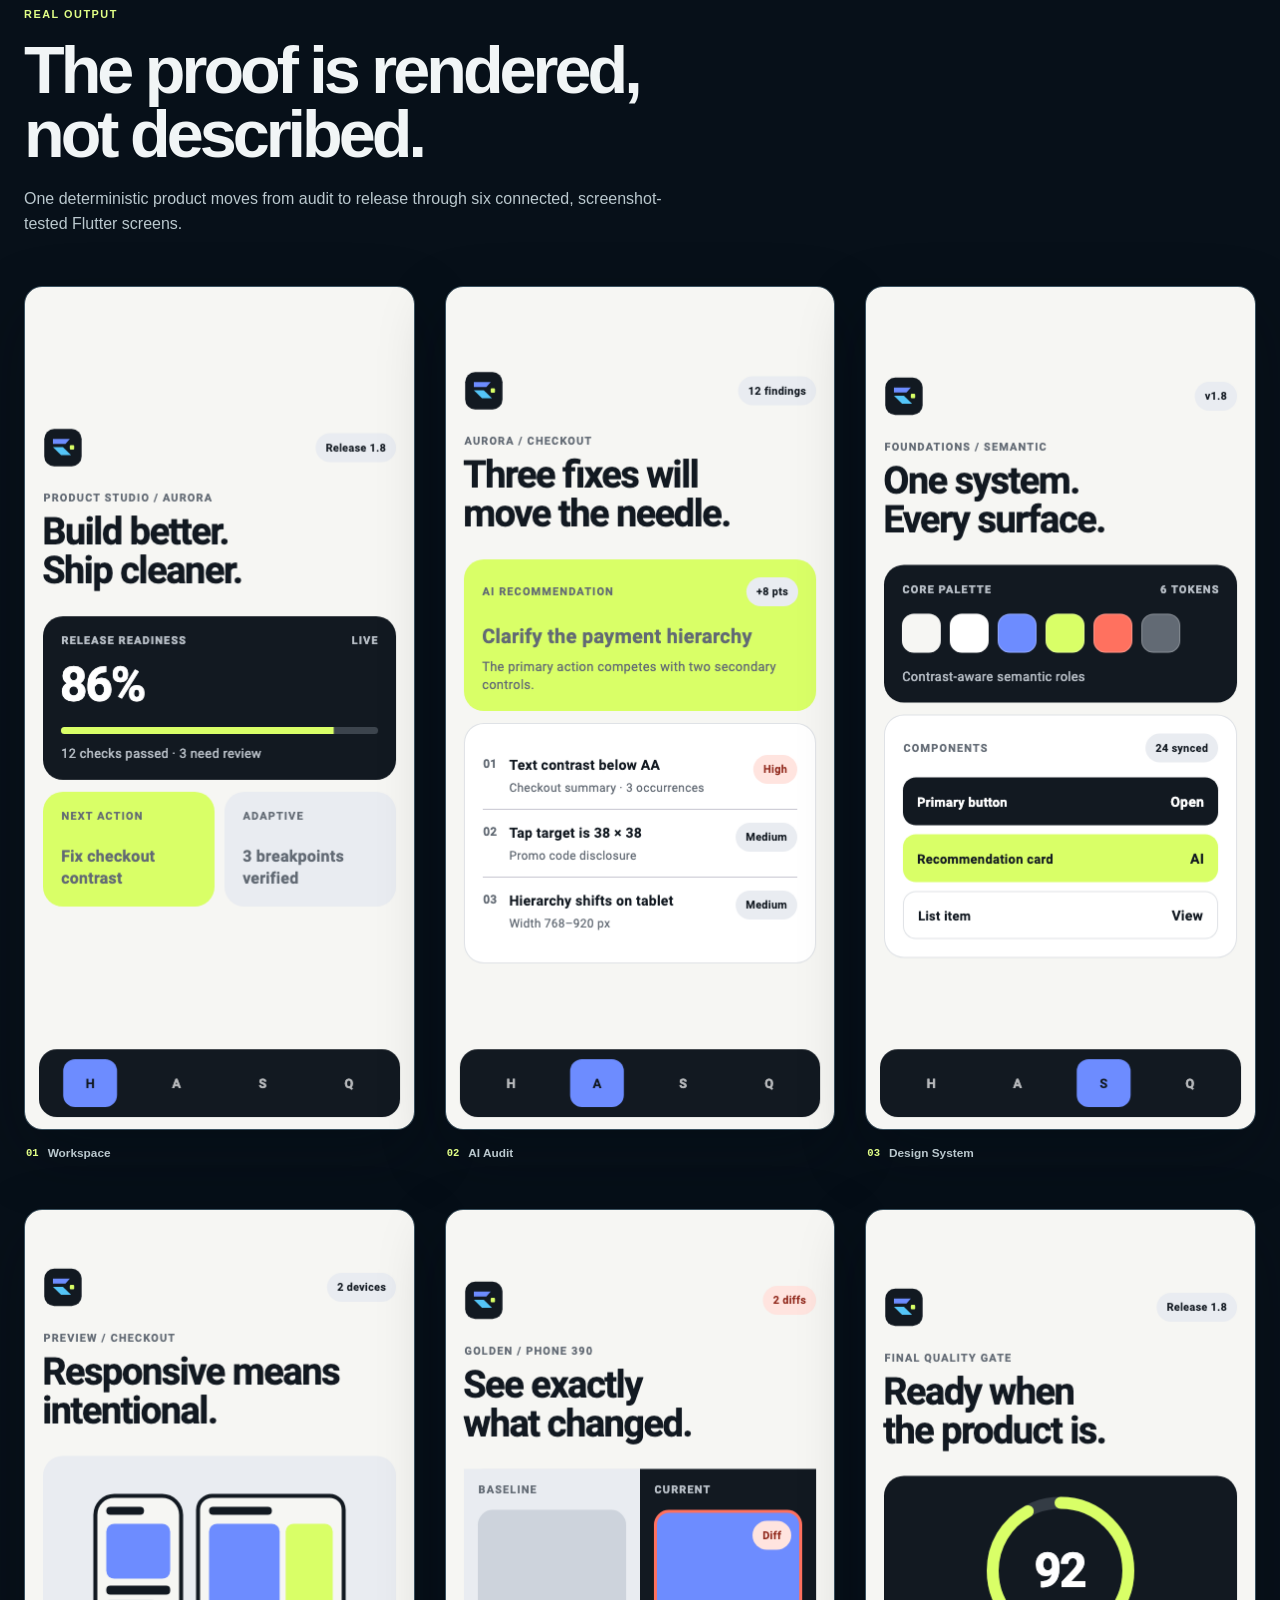
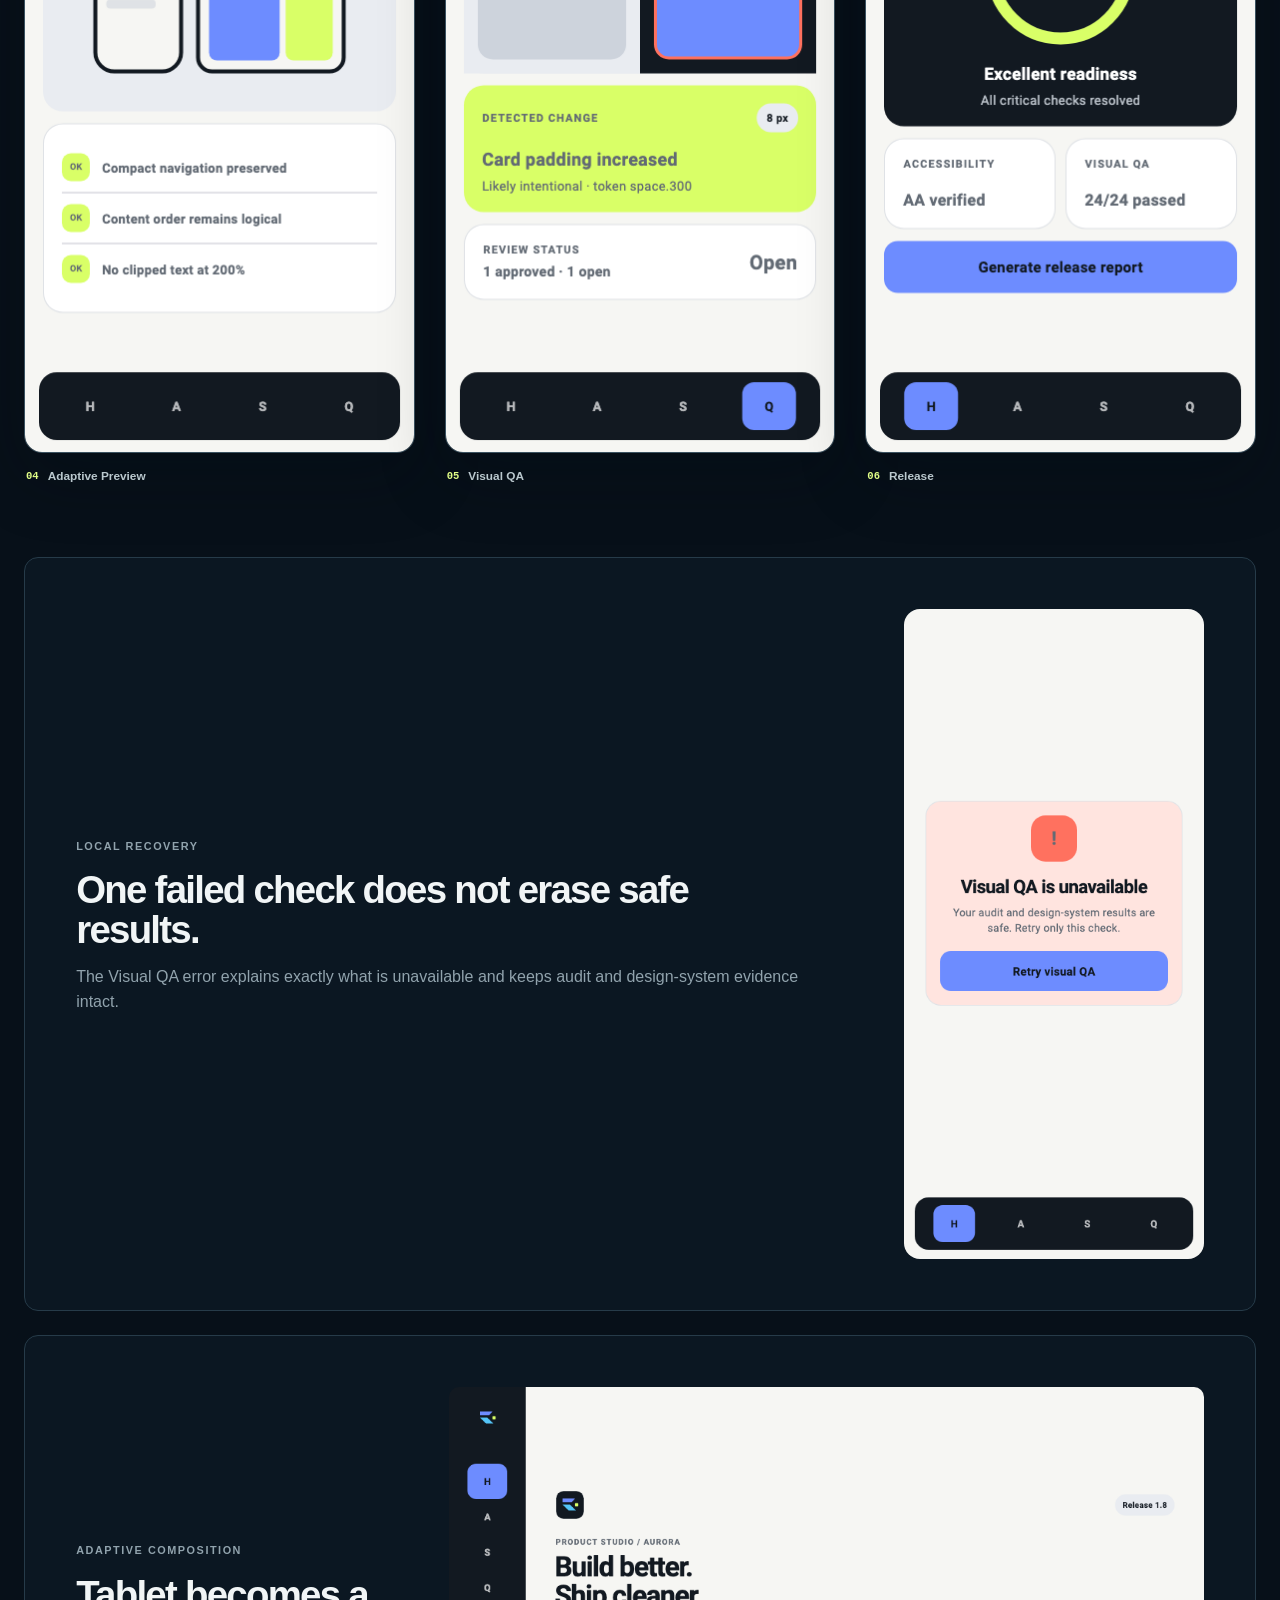
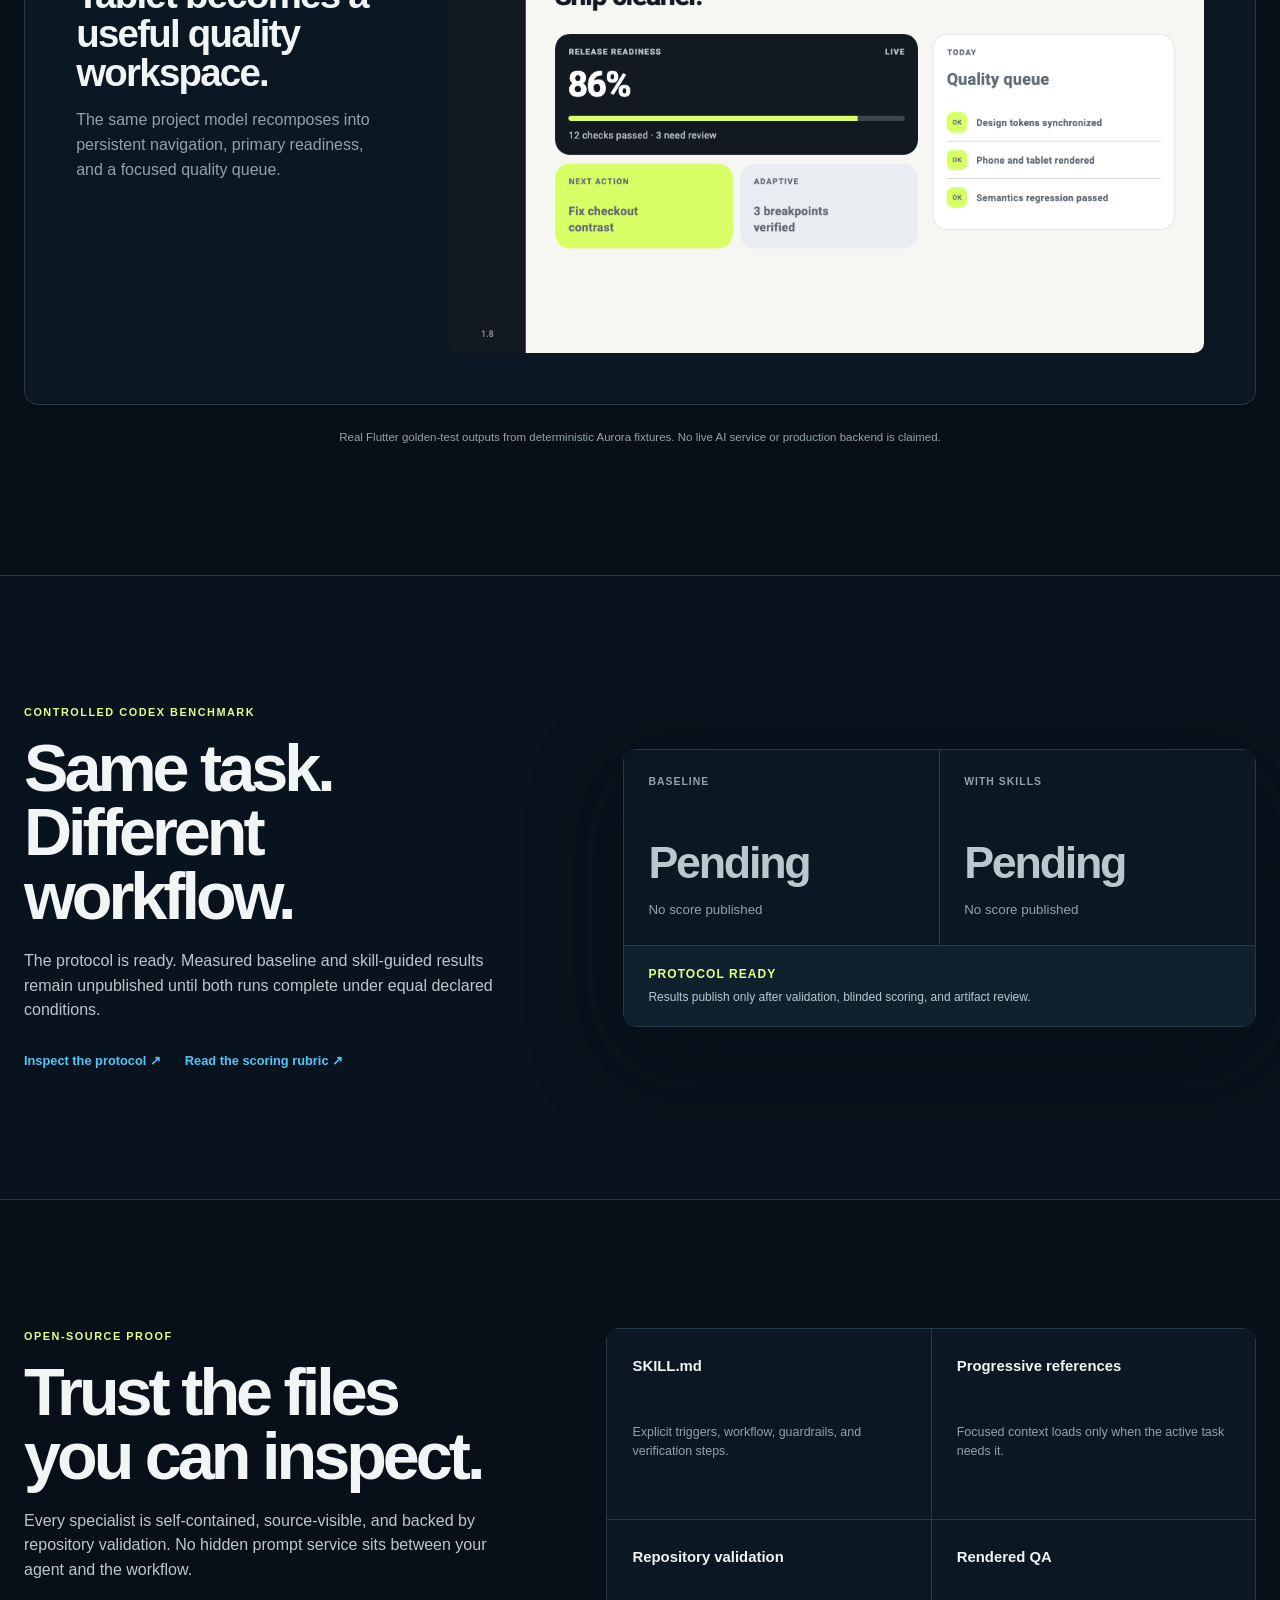
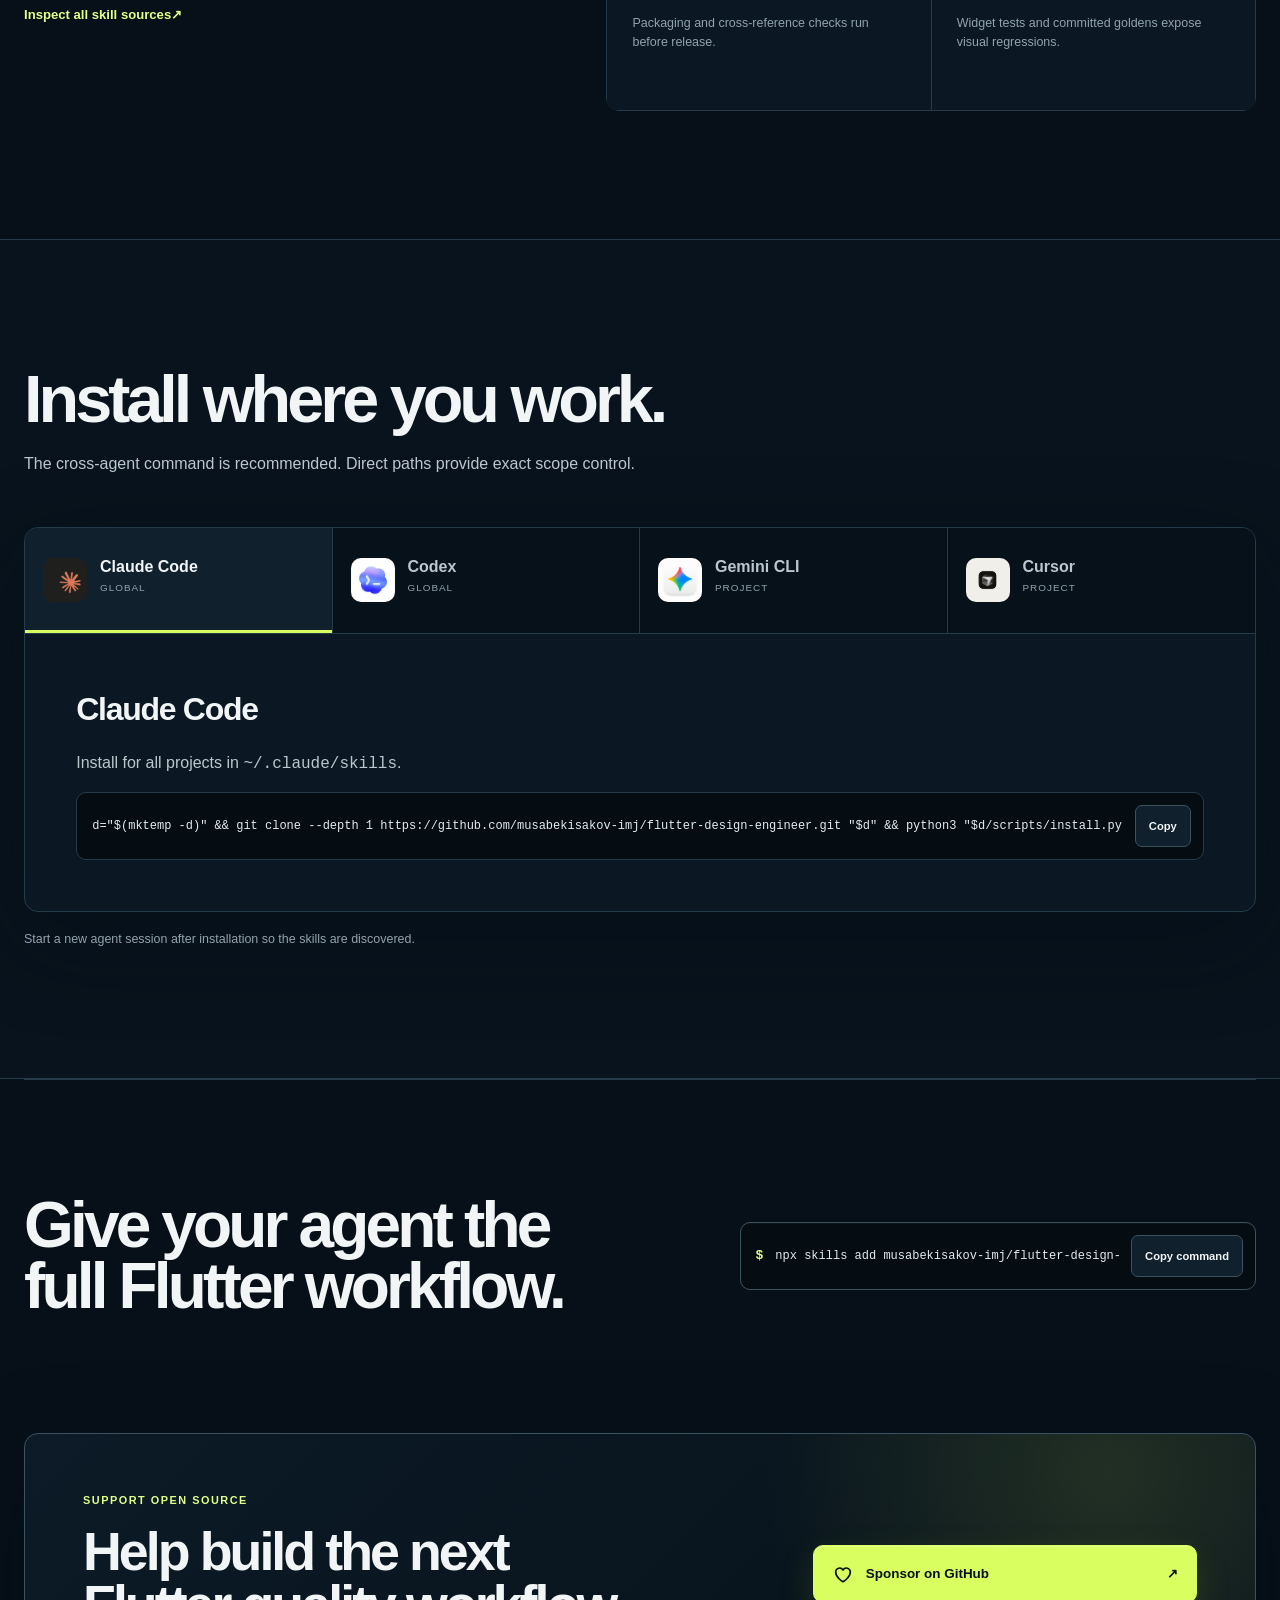
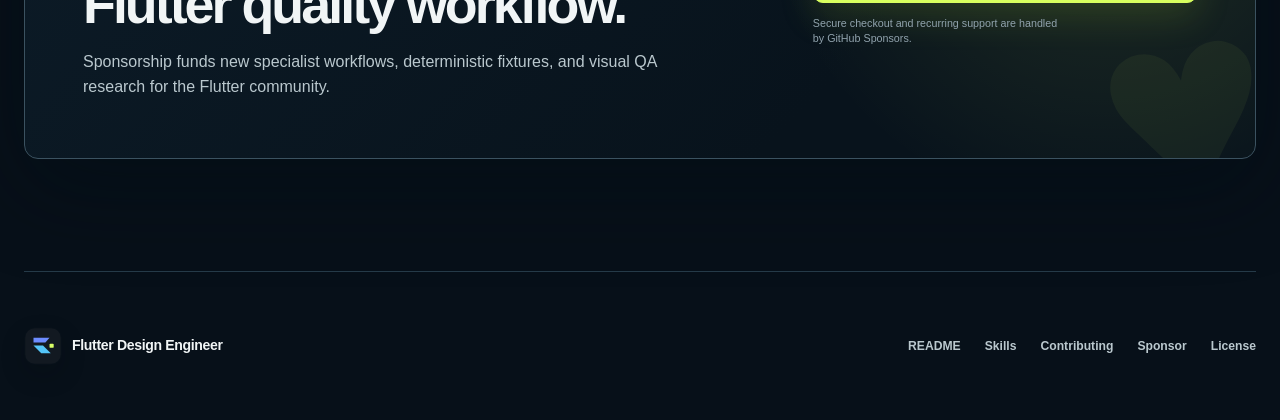
==== commit 9d85e7f6: "feat: add Sponsor action to header" ====
--- a/docs/index.html
+++ b/docs/index.html
@@ -15,7 +15,7 @@
   <meta name="twitter:image" content="https://musabekisakov-imj.github.io/flutter-design-engineer/assets/social-preview.jpg">
   <title>Flutter Design Engineer | Seven connected agent skills</title>
   <link rel="icon" href="assets/brand/mark.svg" type="image/svg+xml">
-  <link rel="stylesheet" href="assets/install-guide.css?v=18">
+  <link rel="stylesheet" href="assets/install-guide.css?v=19">
   <script src="assets/analytics-adapter.js?v=2" defer></script>
   <script src="assets/install-guide.js?v=8" defer></script>
 </head>
@@ -40,6 +40,7 @@
       </div>
       <div class="nav-actions">
         <a class="nav-github" href="https://github.com/musabekisakov-imj/flutter-design-engineer" data-analytics-event="github_open" data-analytics-placement="header"><svg class="nav-action-icon nav-github-mark" viewBox="0 0 24 24" aria-hidden="true"><path fill="currentColor" d="M12 .7a11.5 11.5 0 0 0-3.64 22.41c.58.1.79-.25.79-.56v-2.23c-3.22.7-3.9-1.37-3.9-1.37-.53-1.34-1.29-1.7-1.29-1.7-1.05-.72.08-.71.08-.71 1.17.08 1.78 1.2 1.78 1.2 1.04 1.77 2.72 1.26 3.38.96.1-.75.4-1.26.74-1.55-2.57-.29-5.27-1.28-5.27-5.68 0-1.25.45-2.28 1.19-3.08-.12-.29-.52-1.46.11-3.04 0 0 .97-.31 3.16 1.18A11 11 0 0 1 12 6.14a11 11 0 0 1 2.88.39c2.19-1.49 3.15-1.18 3.15-1.18.63 1.58.23 2.75.11 3.04.74.8 1.19 1.83 1.19 3.08 0 4.41-2.71 5.38-5.29 5.67.42.36.79 1.06.79 2.14v3.27c0 .31.21.67.8.56A11.5 11.5 0 0 0 12 .7Z"/></svg><span>GitHub</span><svg class="nav-action-icon nav-external-icon" viewBox="0 0 16 16" aria-hidden="true"><path d="M5 11 11.5 4.5M6.5 4.5h5v5"/></svg></a>
+        <a class="nav-sponsor" href="https://github.com/sponsors/musabekisakov-imj" aria-label="Sponsor Flutter Design Engineer on GitHub" data-analytics-event="sponsor_open" data-analytics-placement="header"><svg class="nav-action-icon nav-sponsor-icon" viewBox="0 0 24 24" aria-hidden="true"><path d="M12 20.5S4 16 4 9.8A4.3 4.3 0 0 1 12 7.6a4.3 4.3 0 0 1 8 2.2c0 6.2-8 10.7-8 10.7Z"/></svg><span>Sponsor</span></a>
         <a class="nav-install" href="#install" data-nav-section="install"><span>Install</span><svg class="nav-action-icon nav-install-icon" viewBox="0 0 24 24" aria-hidden="true"><path d="M12 3v10m0 0 4-4m-4 4L8 9"/><path d="M5 16v2.5A2.5 2.5 0 0 0 7.5 21h9a2.5 2.5 0 0 0 2.5-2.5V16"/></svg></a>
       </div>
     </nav>
--- a/docs/assets/install-guide.css
+++ b/docs/assets/install-guide.css
@@ -56,17 +56,20 @@
 .nav-links a:hover { background: rgb(255 255 255 / 2.8%); }
 .nav-links a[aria-current="location"] { color: var(--text); background: rgb(255 255 255 / 3.5%); }
 .nav-links a[aria-current="location"]::after { opacity: 1; transform: scaleX(1); }
-.nav-github, .nav-install { min-height: 44px; display: inline-flex; align-items: center; gap: 9px; padding: 0 14px; border: 1px solid var(--line-strong); border-radius: 11px; }
+.nav-github, .nav-sponsor, .nav-install { min-height: 44px; display: inline-flex; align-items: center; gap: 9px; padding: 0 14px; border: 1px solid var(--line-strong); border-radius: 11px; }
 .nav-action-icon { display: block; width: 18px; height: 18px; flex: 0 0 auto; }
 .nav-github { background: rgb(9 21 30 / 72%); box-shadow: inset 0 1px rgb(255 255 255 / 5%); }
 .nav-github-mark { transform: translateY(-.5px); }
 .nav-external-icon { width: 13px; height: 13px; margin-left: -2px; color: var(--muted); fill: none; stroke: currentColor; stroke-width: 1.7; stroke-linecap: round; stroke-linejoin: round; transition: color .2s var(--ease), transform .2s var(--ease); }
 .site-header nav .nav-github:hover { border-color: var(--muted-strong); background: var(--surface-2); color: var(--text); transform: translateY(-1px); }
 .site-header nav .nav-github:hover .nav-external-icon { color: var(--accent-light); transform: translate(1px, -1px); }
+.nav-sponsor { border-color: rgb(216 255 95 / 62%); background: rgb(216 255 95 / 7%); color: var(--accent-light) !important; box-shadow: inset 0 1px rgb(255 255 255 / 5%); font-weight: 800 !important; }
+.nav-sponsor-icon { fill: none; stroke: currentColor; stroke-width: 1.9; stroke-linecap: round; stroke-linejoin: round; }
+.site-header nav .nav-sponsor:hover { border-color: var(--accent); background: rgb(216 255 95 / 14%); color: var(--accent-light); box-shadow: 0 10px 26px rgb(139 172 37 / 12%), inset 0 1px rgb(255 255 255 / 8%); transform: translateY(-1px); }
 .site-header nav .nav-install { min-width: 104px; justify-content: center; border-color: var(--accent); background: linear-gradient(180deg, #e0ff72, #cefa42); color: var(--canvas); font-weight: 800; box-shadow: 0 12px 28px rgb(168 210 44 / 19%), inset 0 1px rgb(255 255 255 / 55%); }
 .nav-install-icon { width: 20px; height: 20px; fill: none; stroke: currentColor; stroke-width: 2; stroke-linecap: round; stroke-linejoin: round; transform: translateY(-.5px); }
 .site-header nav .nav-install:hover { border-color: var(--accent-light); background: var(--accent-light); color: var(--canvas); box-shadow: 0 12px 30px rgb(139 172 37 / 21%), inset 0 1px rgb(255 255 255 / 32%); transform: translateY(-1px); }
-.site-header nav .nav-github:active, .site-header nav .nav-install:active { transform: translateY(1px) scale(.98); }
+.site-header nav .nav-github:active, .site-header nav .nav-sponsor:active, .site-header nav .nav-install:active { transform: translateY(1px) scale(.98); }
 .site-header nav .nav-install::after { display: none; }
 .menu-button { position: relative; display: none; width: 44px; min-width: 44px; height: 44px; padding: 0; place-items: center; border: 1px solid var(--line-strong); border-radius: 11px; background: rgb(11 26 36 / 88%); color: var(--text); cursor: pointer; box-shadow: inset 0 1px rgb(255 255 255 / 6%); transition: color .2s var(--ease), background .2s var(--ease), border-color .2s var(--ease), transform .2s var(--ease); }
 .menu-button:hover { border-color: var(--muted-strong); background: var(--surface-2); }
@@ -259,6 +262,11 @@
   .workflow-track li:nth-child(n+5) { border-bottom: 0; }
 }
 
+@media (max-width: 1120px) and (min-width: 801px) {
+  .site-header nav .nav-sponsor { width: 44px; padding: 0; justify-content: center; }
+  .site-header nav .nav-sponsor span { display: none; }
+}
+
 @media (max-width: 800px) {
   .js .menu-button { display: grid; }
   .site-header nav { flex: 1 1 100%; flex-wrap: wrap; align-items: stretch; gap: 8px; padding-block: 12px; }
@@ -272,8 +280,8 @@
   .site-header .nav-links a[aria-current="location"]::after { transform: scaleY(1); }
   .site-header .nav-links a[aria-current="location"] { background: rgb(16 38 52 / 72%); }
   .nav-link-index { display: inline; }
-  .site-header .nav-actions { display: grid; grid-template-columns: 1fr 1fr; gap: 8px; margin: 0; padding-top: 4px; border-top: 1px solid rgb(38 59 73 / 72%); }
-  .site-header nav .nav-github, .site-header nav .nav-install { width: 100%; justify-content: center; }
+  .site-header .nav-actions { display: grid; grid-template-columns: repeat(3, 1fr); gap: 8px; margin: 0; padding-top: 4px; border-top: 1px solid rgb(38 59 73 / 72%); }
+  .site-header nav .nav-github, .site-header nav .nav-sponsor, .site-header nav .nav-install { width: 100%; justify-content: center; }
   .hero { grid-template-columns: 1fr; min-height: auto; padding-top: 62px; }
   .hero-visual { width: min(100%, 560px); min-height: 560px; margin-inline: auto; }
   .audience-shell, .benchmark-shell { grid-template-columns: 1fr; }
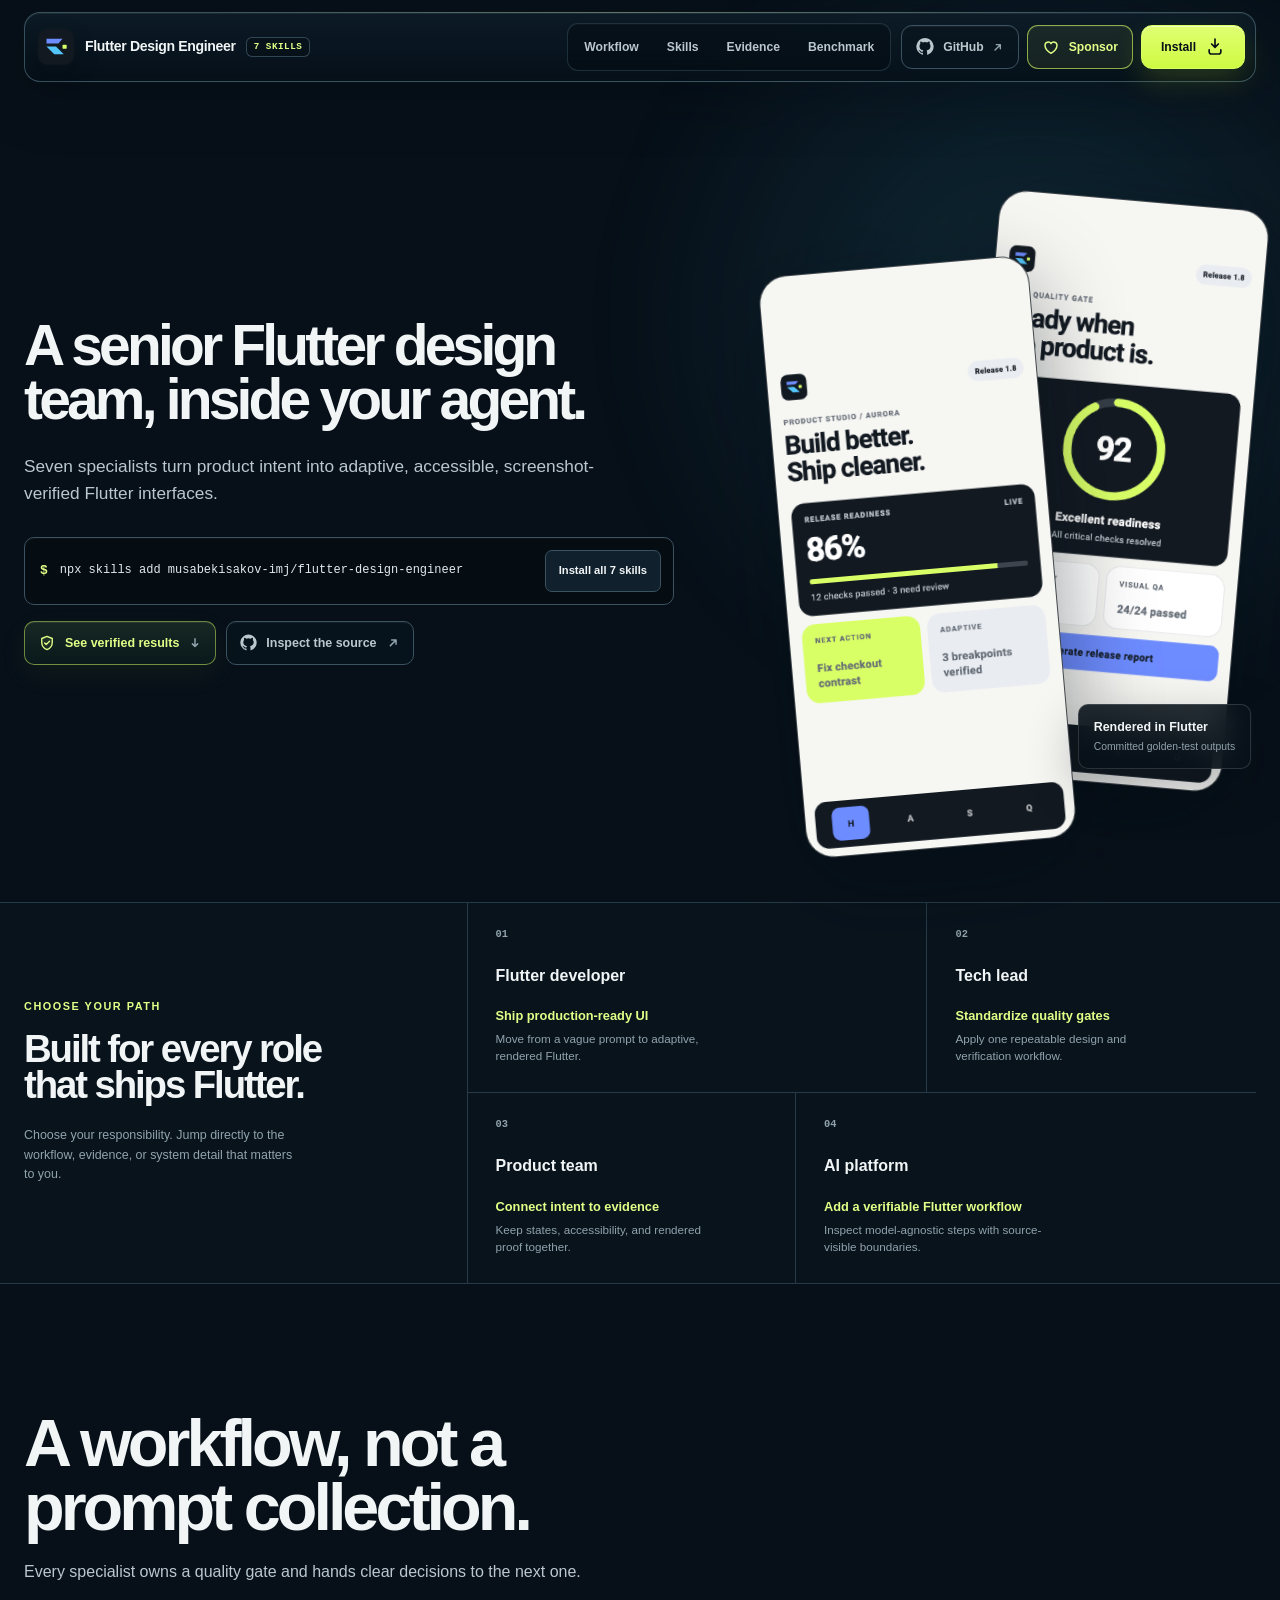
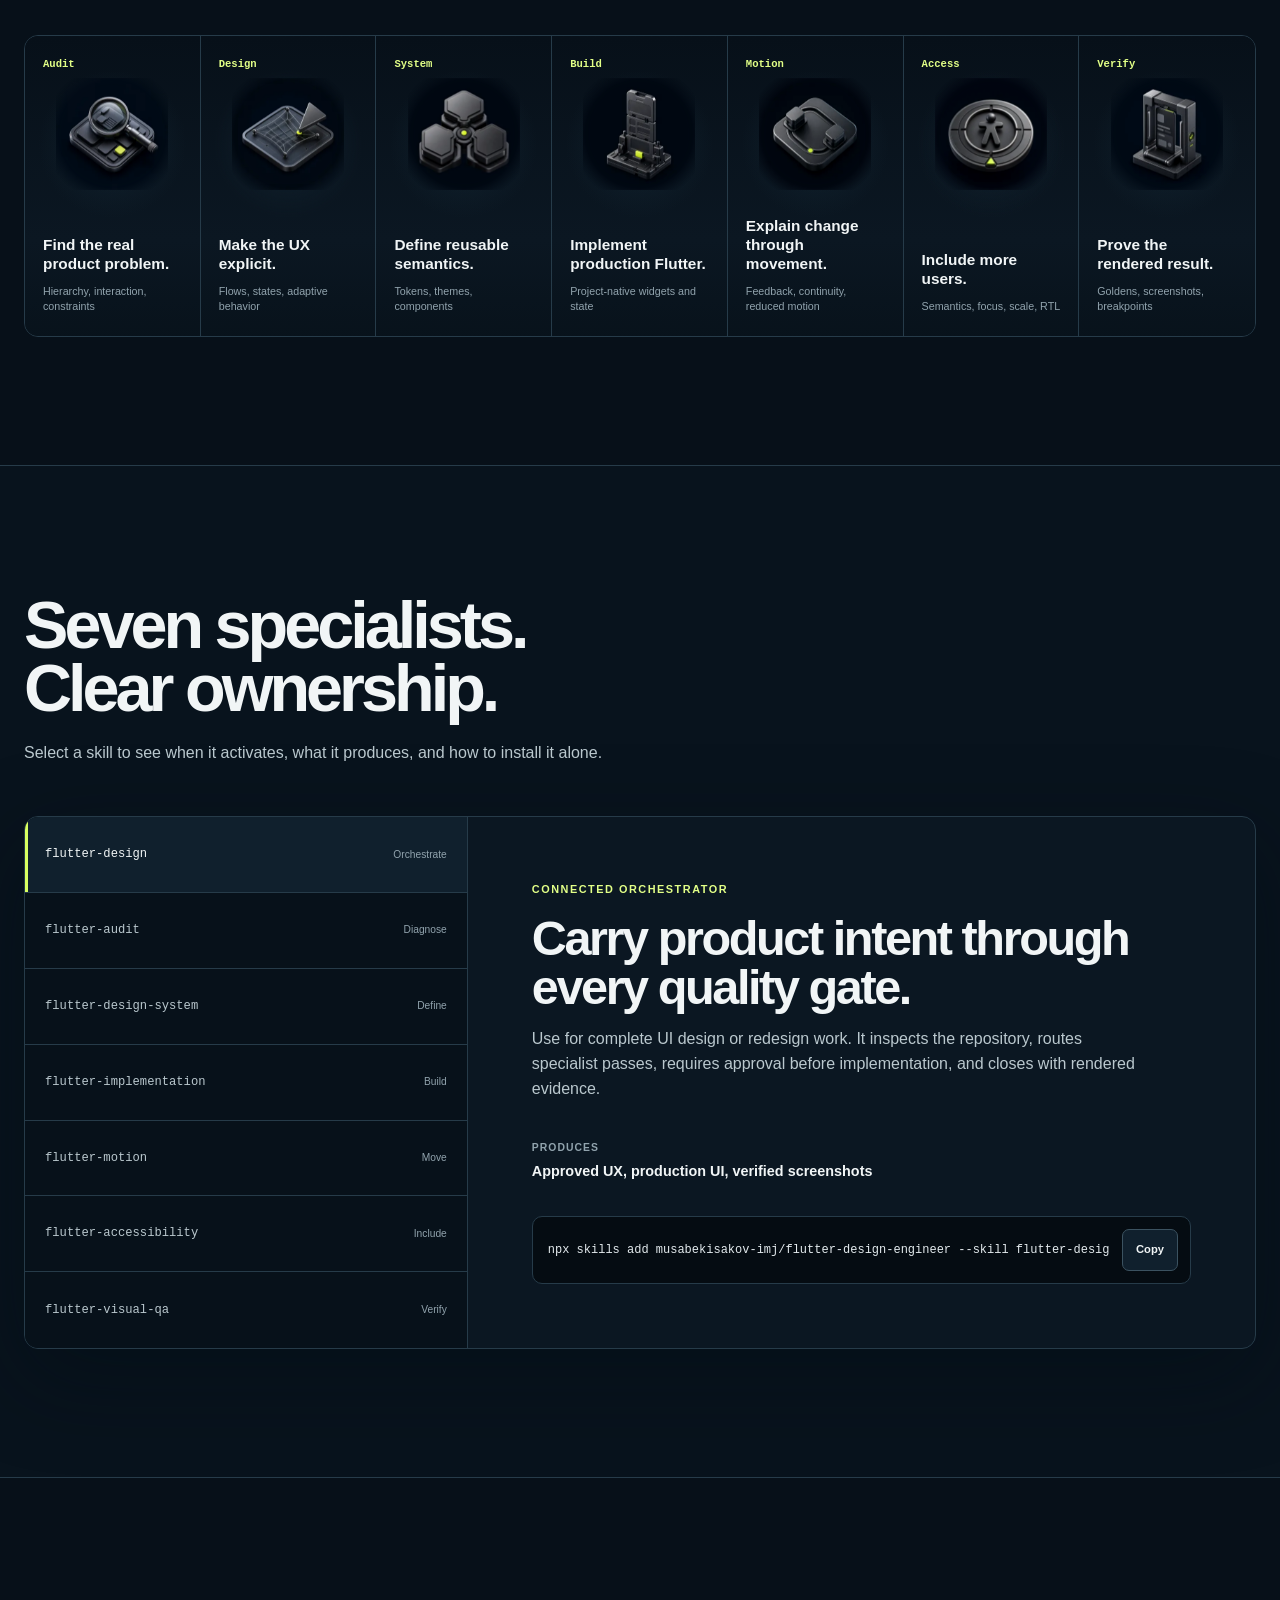
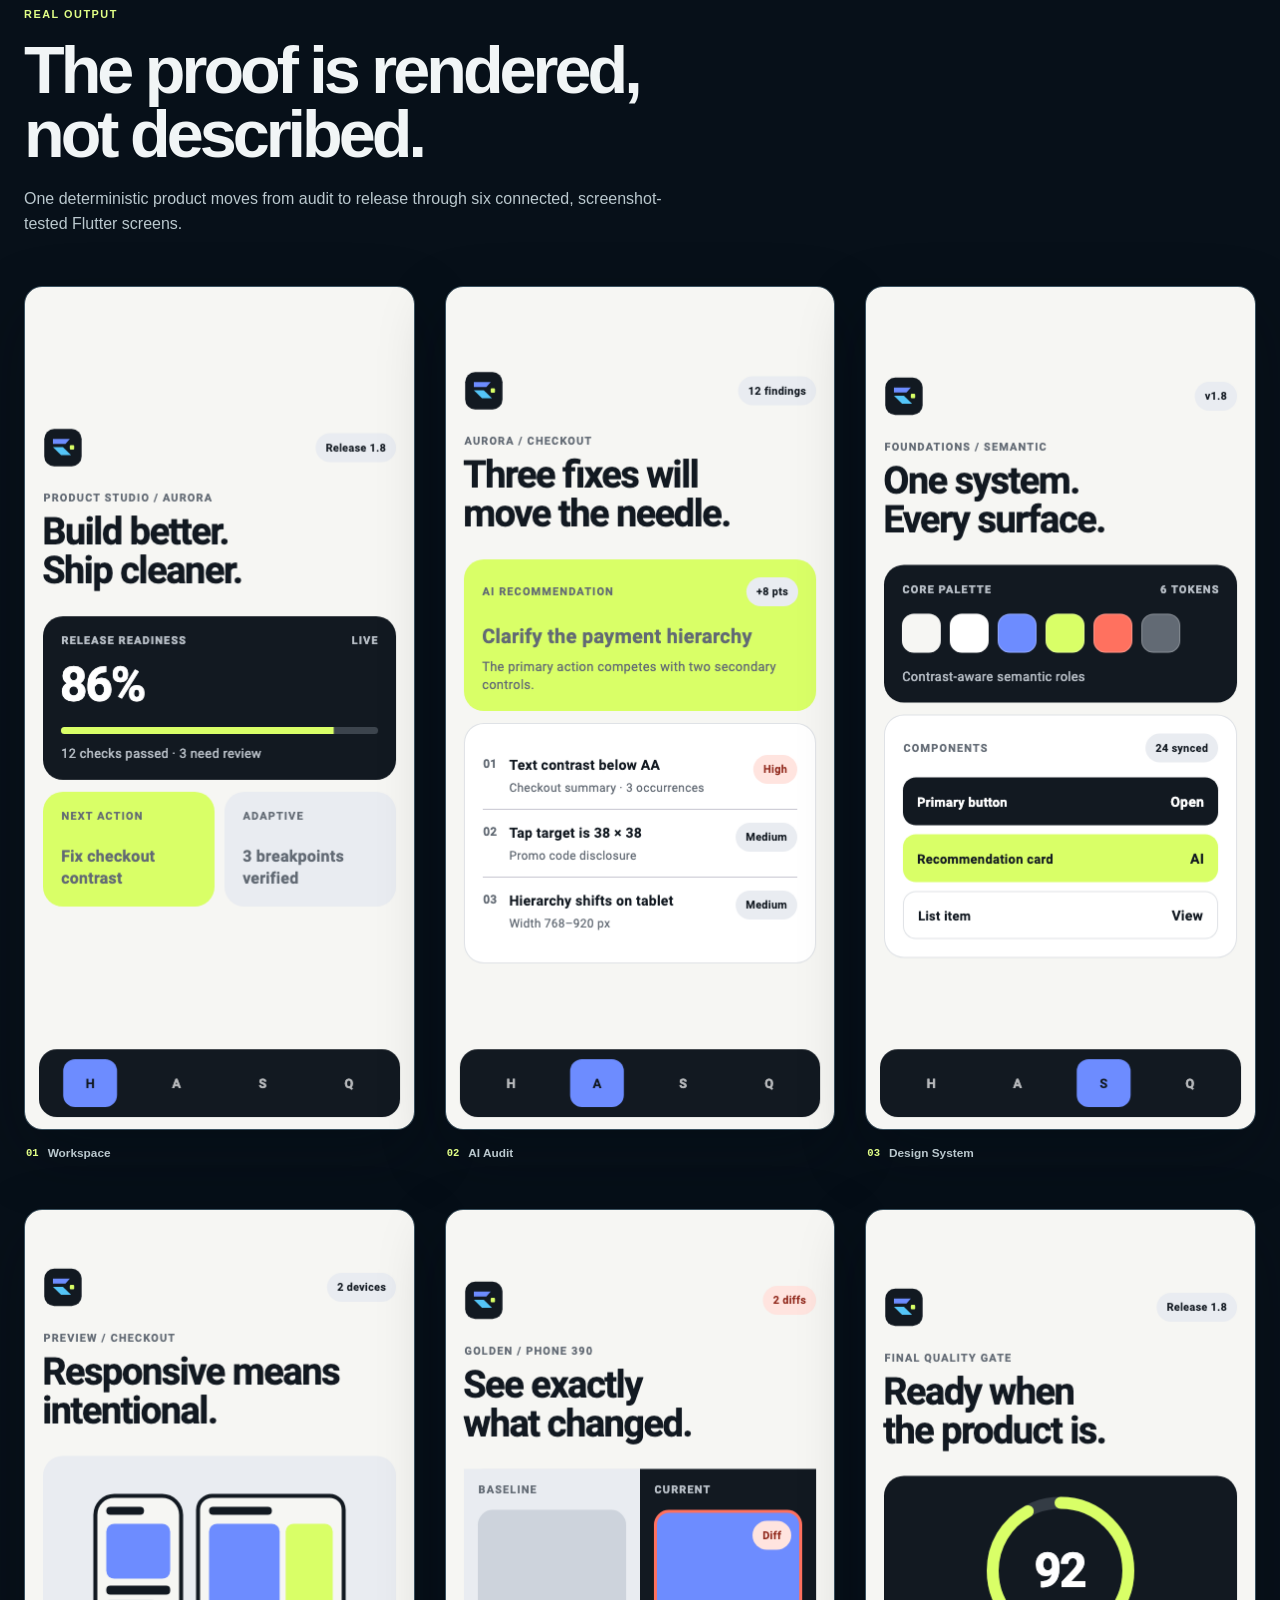
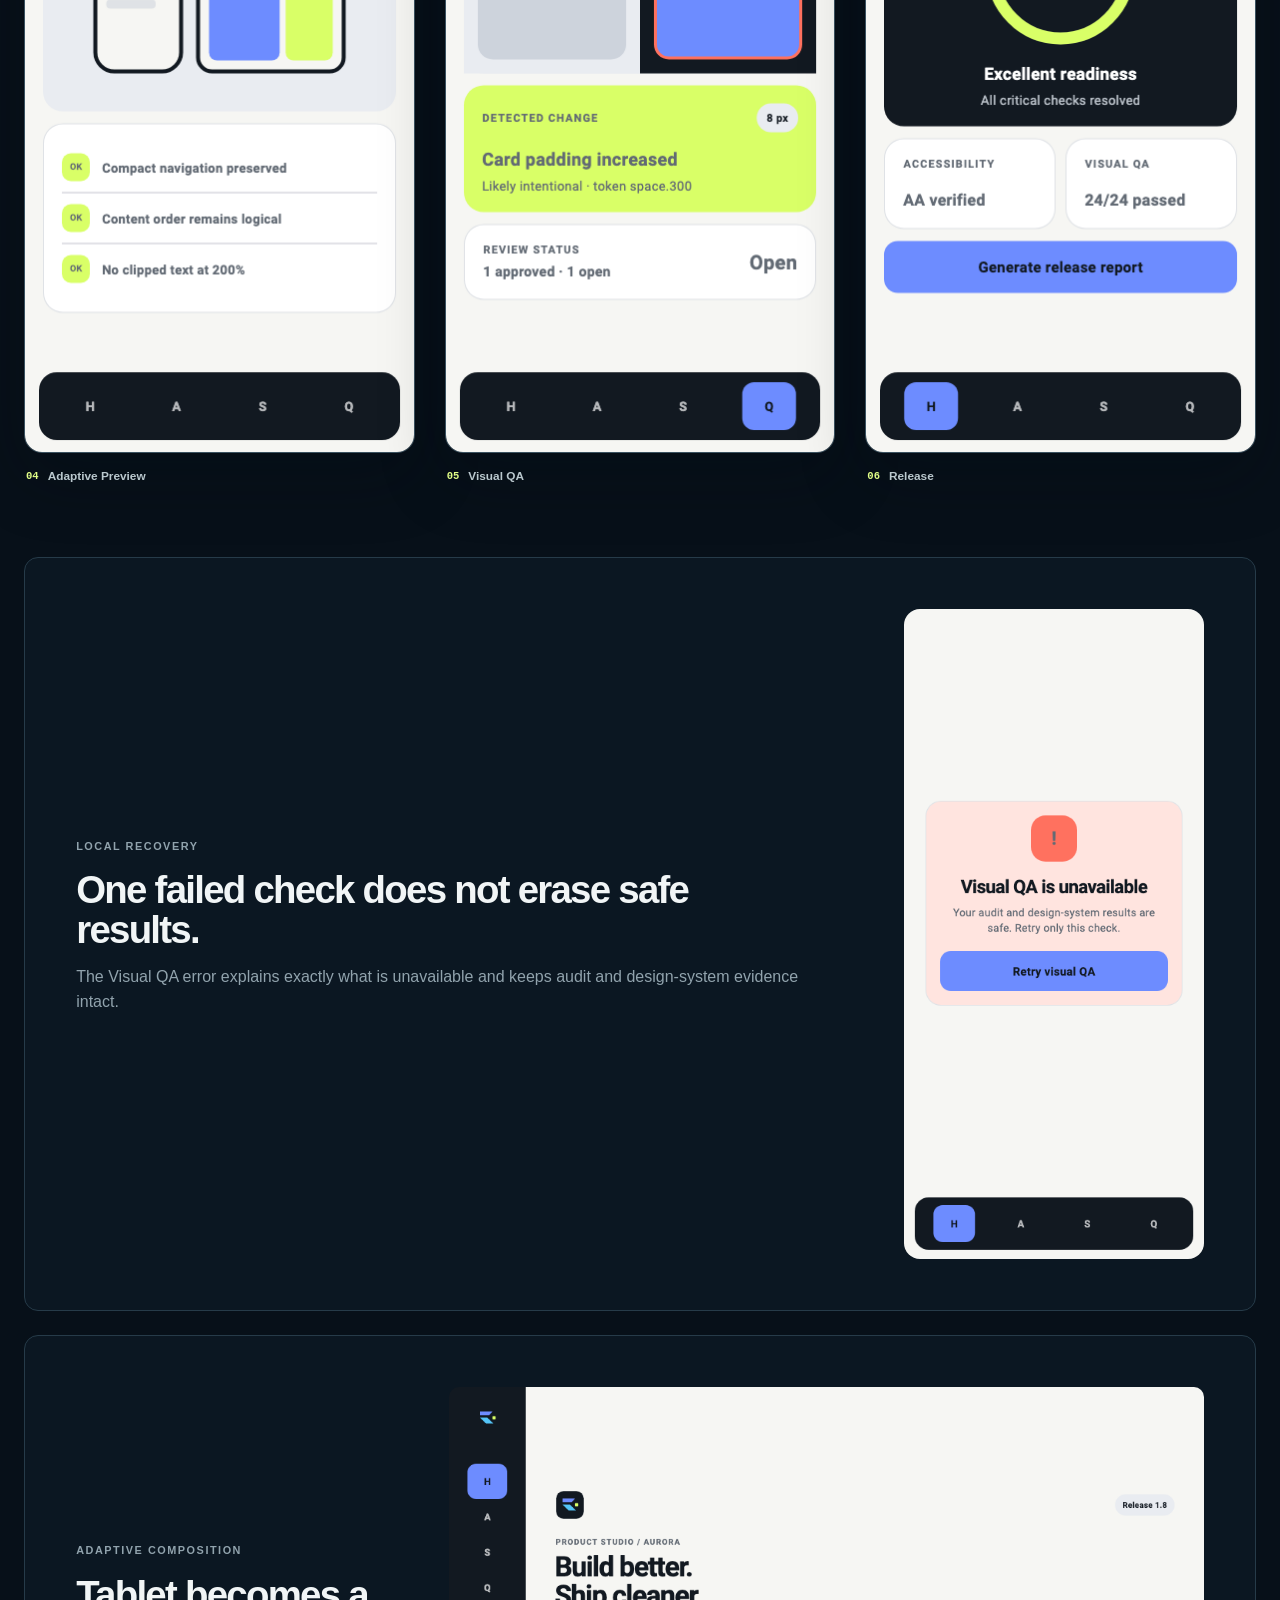
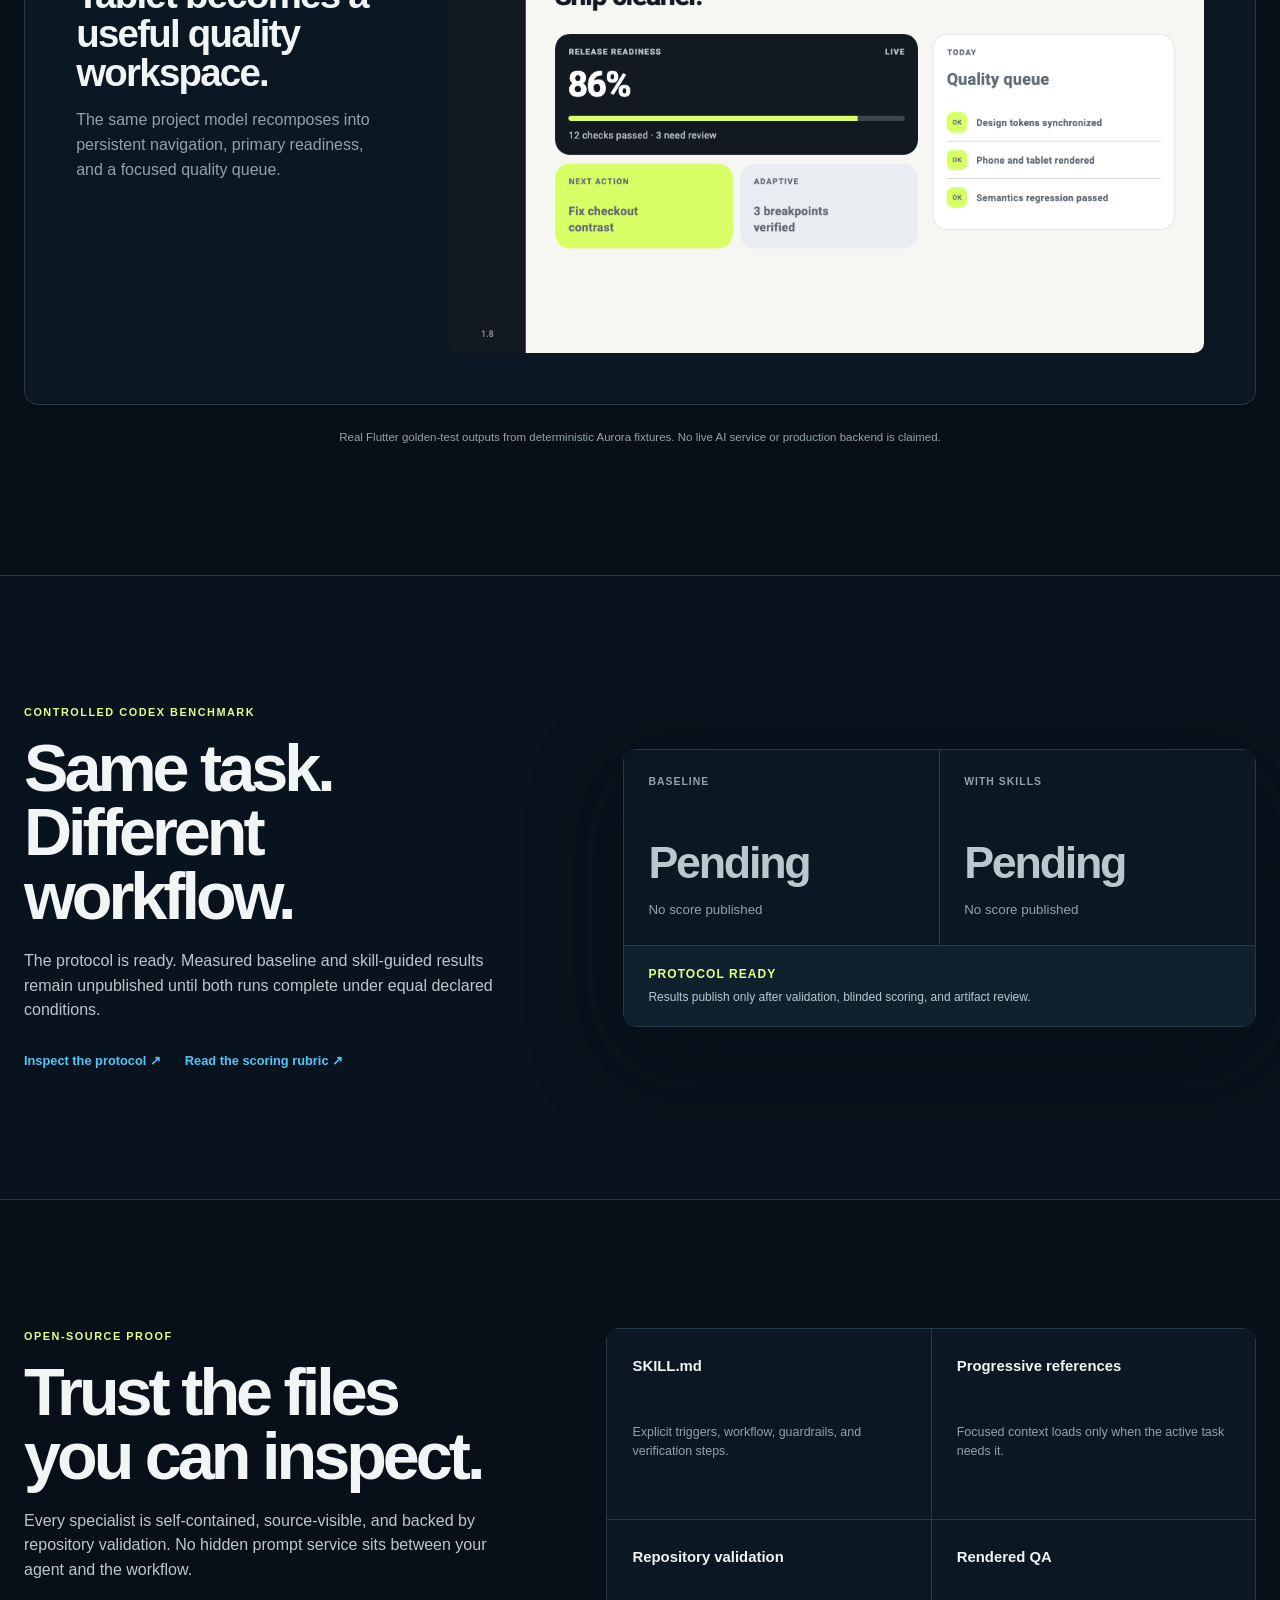
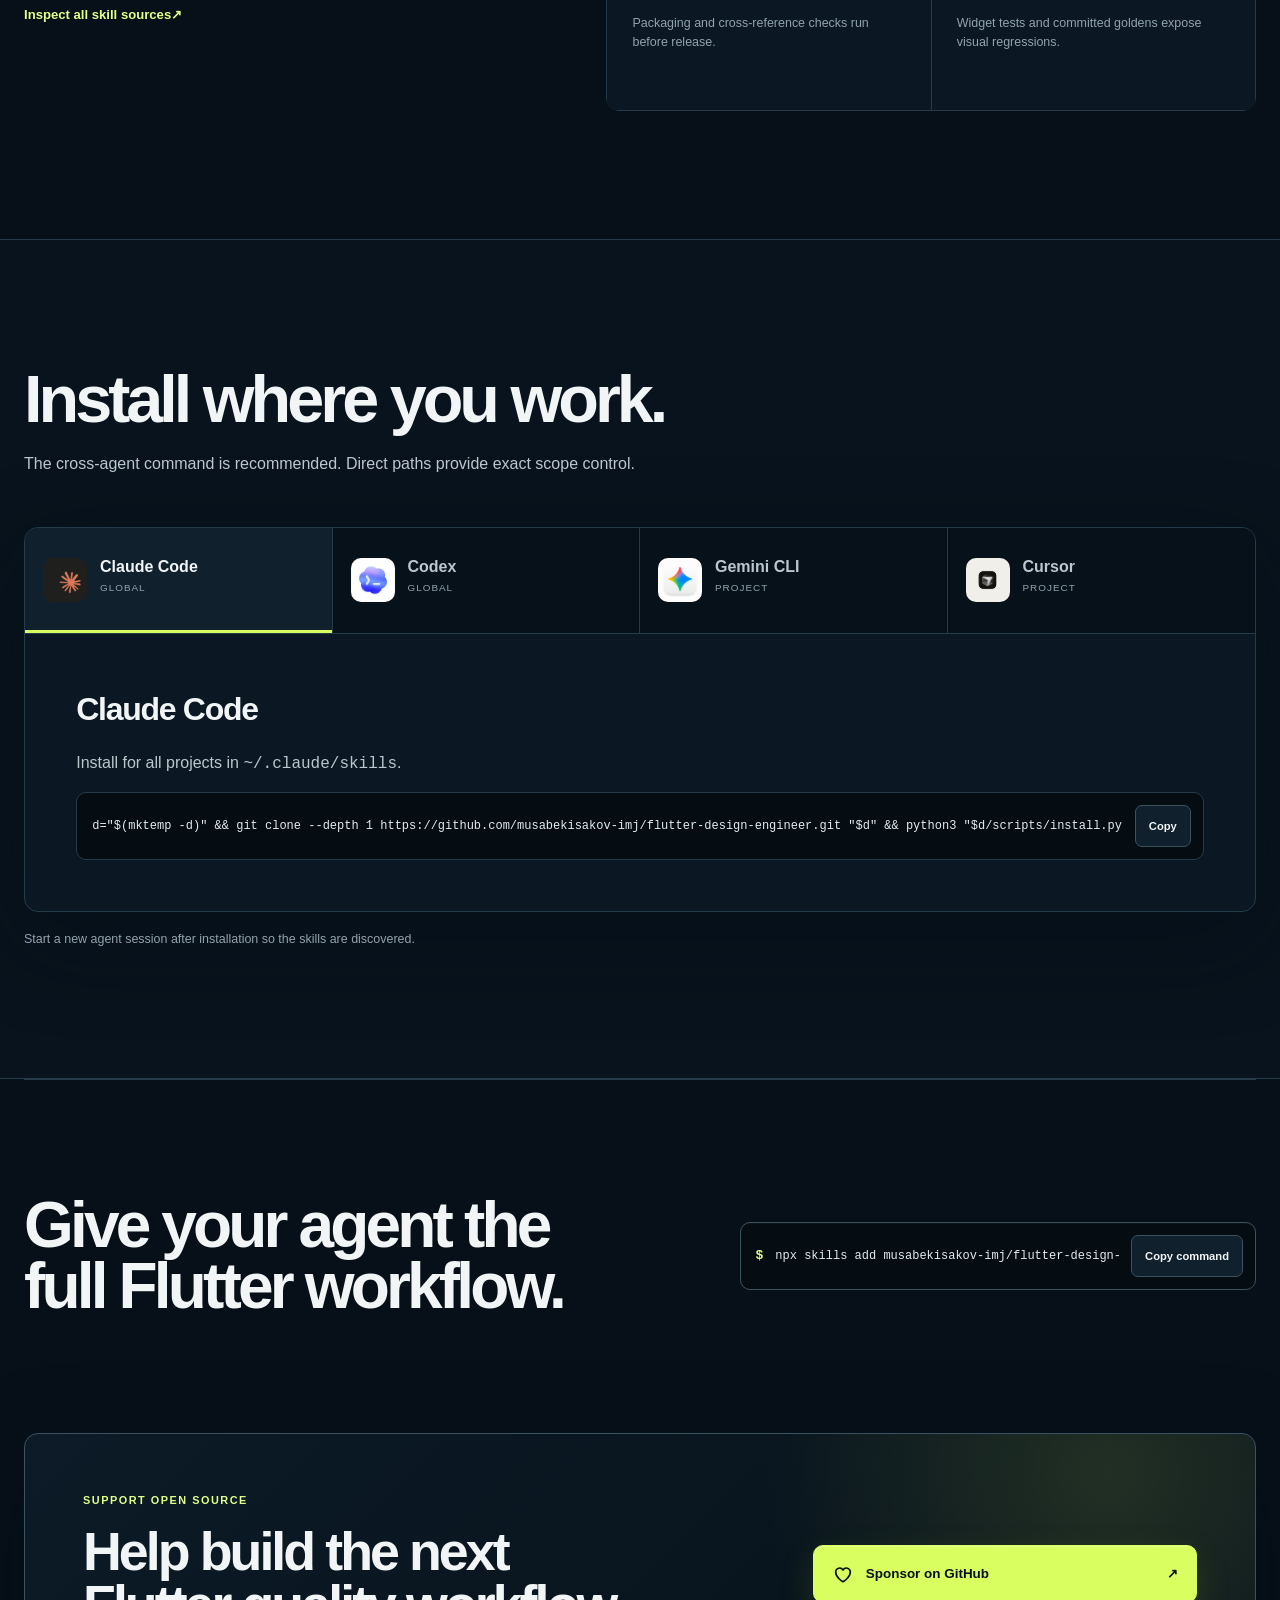
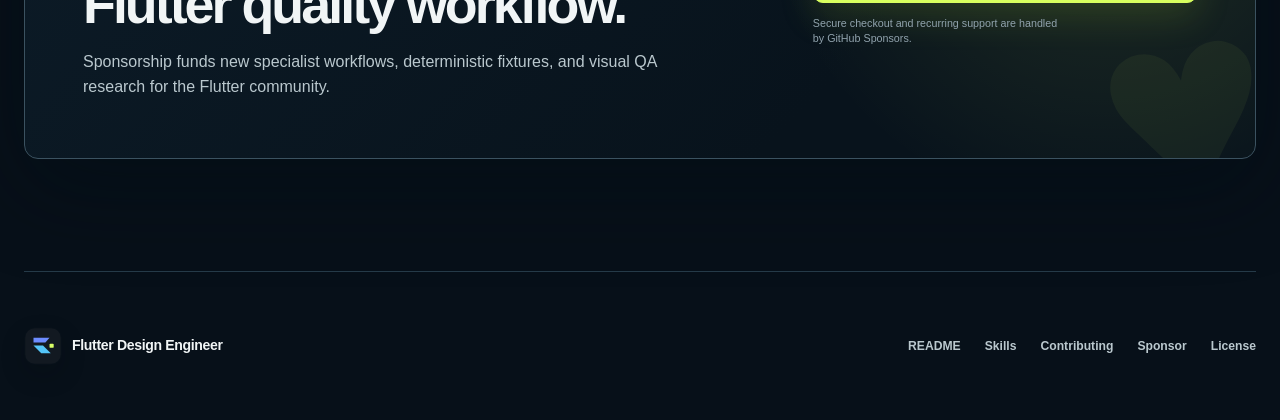
==== commit 239cca53: "feat: upgrade hero proof actions" ====
--- a/docs/index.html
+++ b/docs/index.html
@@ -15,7 +15,7 @@
   <meta name="twitter:image" content="https://musabekisakov-imj.github.io/flutter-design-engineer/assets/social-preview.jpg">
   <title>Flutter Design Engineer | Seven connected agent skills</title>
   <link rel="icon" href="assets/brand/mark.svg" type="image/svg+xml">
-  <link rel="stylesheet" href="assets/install-guide.css?v=19">
+  <link rel="stylesheet" href="assets/install-guide.css?v=20">
   <script src="assets/analytics-adapter.js?v=2" defer></script>
   <script src="assets/install-guide.js?v=8" defer></script>
 </head>
@@ -58,8 +58,8 @@
             <button type="button" data-copy-target="hero-command" data-install-route="all" data-analytics-placement="hero">Install all 7 skills</button>
           </div>
           <div class="hero-links">
-            <a class="hero-evidence-link" href="#evidence" data-analytics-event="verified_results_open" data-analytics-placement="hero">See verified results <span aria-hidden="true">↓</span></a>
-            <a href="https://github.com/musabekisakov-imj/flutter-design-engineer" data-analytics-event="github_open" data-analytics-placement="hero">Inspect the source <span aria-hidden="true">↗</span></a>
+            <a class="hero-link hero-evidence-link" href="#evidence" data-analytics-event="verified_results_open" data-analytics-placement="hero"><svg class="hero-link-icon hero-shield-icon" viewBox="0 0 24 24" aria-hidden="true"><path d="M12 3.2 19 6v5.2c0 4.5-2.8 7.8-7 9.6-4.2-1.8-7-5.1-7-9.6V6l7-2.8Z"/><path d="m8.8 12 2.1 2.1 4.5-4.5"/></svg><span>See verified results</span><svg class="hero-link-arrow hero-link-arrow-down" viewBox="0 0 16 16" aria-hidden="true"><path d="M8 3v9m0 0 3-3m-3 3L5 9"/></svg></a>
+            <a class="hero-link hero-source-link" href="https://github.com/musabekisakov-imj/flutter-design-engineer" data-analytics-event="github_open" data-analytics-placement="hero"><svg class="hero-link-icon hero-github-icon" viewBox="0 0 24 24" aria-hidden="true"><path fill="currentColor" d="M12 .7a11.5 11.5 0 0 0-3.64 22.41c.58.1.79-.25.79-.56v-2.23c-3.22.7-3.9-1.37-3.9-1.37-.53-1.34-1.29-1.7-1.29-1.7-1.05-.72.08-.71.08-.71 1.17.08 1.78 1.2 1.78 1.2 1.04 1.77 2.72 1.26 3.38.96.1-.75.4-1.26.74-1.55-2.57-.29-5.27-1.28-5.27-5.68 0-1.25.45-2.28 1.19-3.08-.12-.29-.52-1.46.11-3.04 0 0 .97-.31 3.16 1.18A11 11 0 0 1 12 6.14a11 11 0 0 1 2.88.39c2.19-1.49 3.15-1.18 3.15-1.18.63 1.58.23 2.75.11 3.04.74.8 1.19 1.83 1.19 3.08 0 4.41-2.71 5.38-5.29 5.67.42.36.79 1.06.79 2.14v3.27c0 .31.21.67.8.56A11.5 11.5 0 0 0 12 .7Z"/></svg><span>Inspect the source</span><svg class="hero-link-arrow hero-link-arrow-external" viewBox="0 0 16 16" aria-hidden="true"><path d="M5 11 11.5 4.5M6.5 4.5h5v5"/></svg></a>
           </div>
         </div>
       </div>
--- a/docs/assets/install-guide.css
+++ b/docs/assets/install-guide.css
@@ -92,10 +92,18 @@
 .hero h1 { max-width: 760px; margin: 0; font-size: clamp(3.4rem, 4.45vw, 4rem); font-weight: 790; line-height: .94; letter-spacing: -.067em; text-wrap: balance; }
 .hero-copy > p { max-width: 590px; margin: 27px 0 30px; color: var(--muted-strong); font-size: clamp(1rem, 1.35vw, 1.16rem); line-height: 1.55; }
 .hero-actions { display: grid; gap: 16px; max-width: 650px; }
-.hero-links { display: flex; flex-wrap: wrap; align-items: center; gap: 12px 24px; }
-.hero-links a { width: fit-content; color: var(--muted-strong); font-size: .82rem; font-weight: 700; text-decoration: none; }
-.hero-links a:hover { color: var(--text); }
-.hero-links .hero-evidence-link { color: var(--accent-light); }
+.hero-links { display: flex; flex-wrap: wrap; align-items: center; gap: 10px; }
+.hero-links .hero-link { width: fit-content; min-height: 44px; display: inline-flex; align-items: center; gap: 9px; padding: 0 13px; border: 1px solid var(--line-strong); border-radius: 10px; color: var(--muted-strong); background: rgb(9 21 30 / 72%); box-shadow: inset 0 1px rgb(255 255 255 / 5%); font-size: .78rem; font-weight: 760; line-height: 1; text-decoration: none; transition: color .2s var(--ease), background .2s var(--ease), border-color .2s var(--ease), box-shadow .2s var(--ease), transform .2s var(--ease); }
+.hero-link-icon { display: block; width: 18px; height: 18px; flex: 0 0 auto; }
+.hero-shield-icon { fill: rgb(216 255 95 / 7%); stroke: currentColor; stroke-width: 1.8; stroke-linecap: round; stroke-linejoin: round; }
+.hero-github-icon { width: 17px; height: 17px; }
+.hero-link-arrow { display: block; width: 14px; height: 14px; flex: 0 0 auto; color: var(--muted); fill: none; stroke: currentColor; stroke-width: 1.7; stroke-linecap: round; stroke-linejoin: round; transition: color .2s var(--ease), transform .2s var(--ease); }
+.hero-links .hero-evidence-link { border-color: rgb(216 255 95 / 48%); color: var(--accent-light); background: linear-gradient(180deg, rgb(29 48 40 / 76%), rgb(10 27 29 / 82%)); box-shadow: 0 10px 28px rgb(139 172 37 / 7%), inset 0 1px rgb(255 255 255 / 7%); }
+.hero-links .hero-evidence-link:hover { border-color: rgb(216 255 95 / 82%); color: var(--accent-light); background: linear-gradient(180deg, rgb(36 58 47 / 88%), rgb(12 32 32 / 92%)); box-shadow: 0 12px 30px rgb(139 172 37 / 12%), inset 0 1px rgb(255 255 255 / 9%); transform: translateY(-1px); }
+.hero-links .hero-evidence-link:hover .hero-link-arrow-down { color: var(--accent-light); transform: translateY(2px); }
+.hero-links .hero-source-link:hover { border-color: var(--muted-strong); color: var(--text); background: var(--surface-2); transform: translateY(-1px); }
+.hero-links .hero-source-link:hover .hero-link-arrow-external { color: var(--accent-light); transform: translate(2px, -2px); }
+.hero-links .hero-link:active { transform: translateY(1px) scale(.985); }
 .command { min-width: 0; display: grid; grid-template-columns: minmax(0, 1fr) auto; align-items: center; gap: 12px; padding: 12px 12px 12px 15px; border: 1px solid var(--line); border-radius: 10px; background: #050c12; }
 .command-primary { grid-template-columns: auto minmax(0, 1fr) auto; border-color: var(--line-strong); box-shadow: inset 0 1px rgb(255 255 255 / 3%); }
 .command > span { color: var(--accent-light); font-family: monospace; font-weight: 800; }
@@ -367,6 +375,11 @@
   .site-footer nav { flex-wrap: wrap; gap: 18px; }
 }
 
+@media (max-width: 480px) {
+  .hero-links { display: grid; grid-template-columns: 1fr; }
+  .hero-links .hero-link { width: 100%; justify-content: center; }
+}
+
 @media (max-width: 360px) {
   .site-header .nav-actions { grid-template-columns: 1fr; }
   .brand-name { max-width: 42vw; }
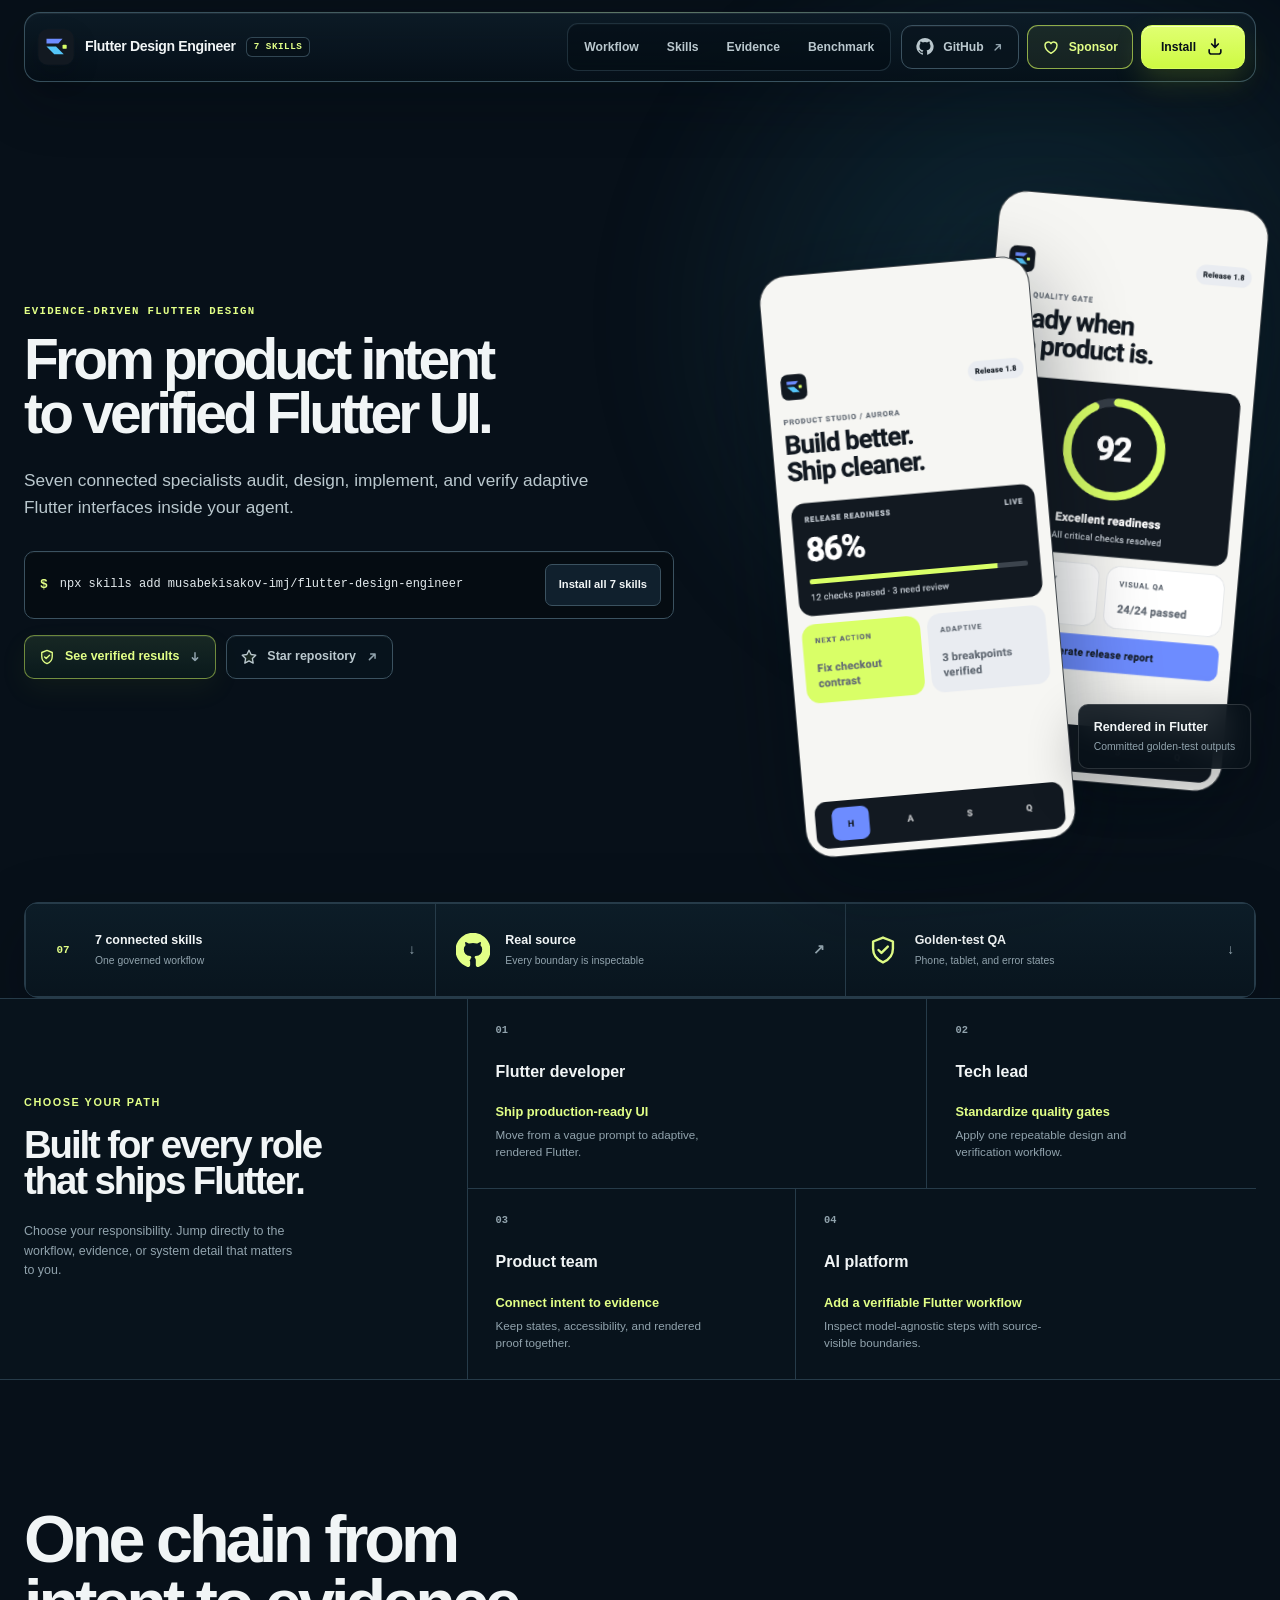
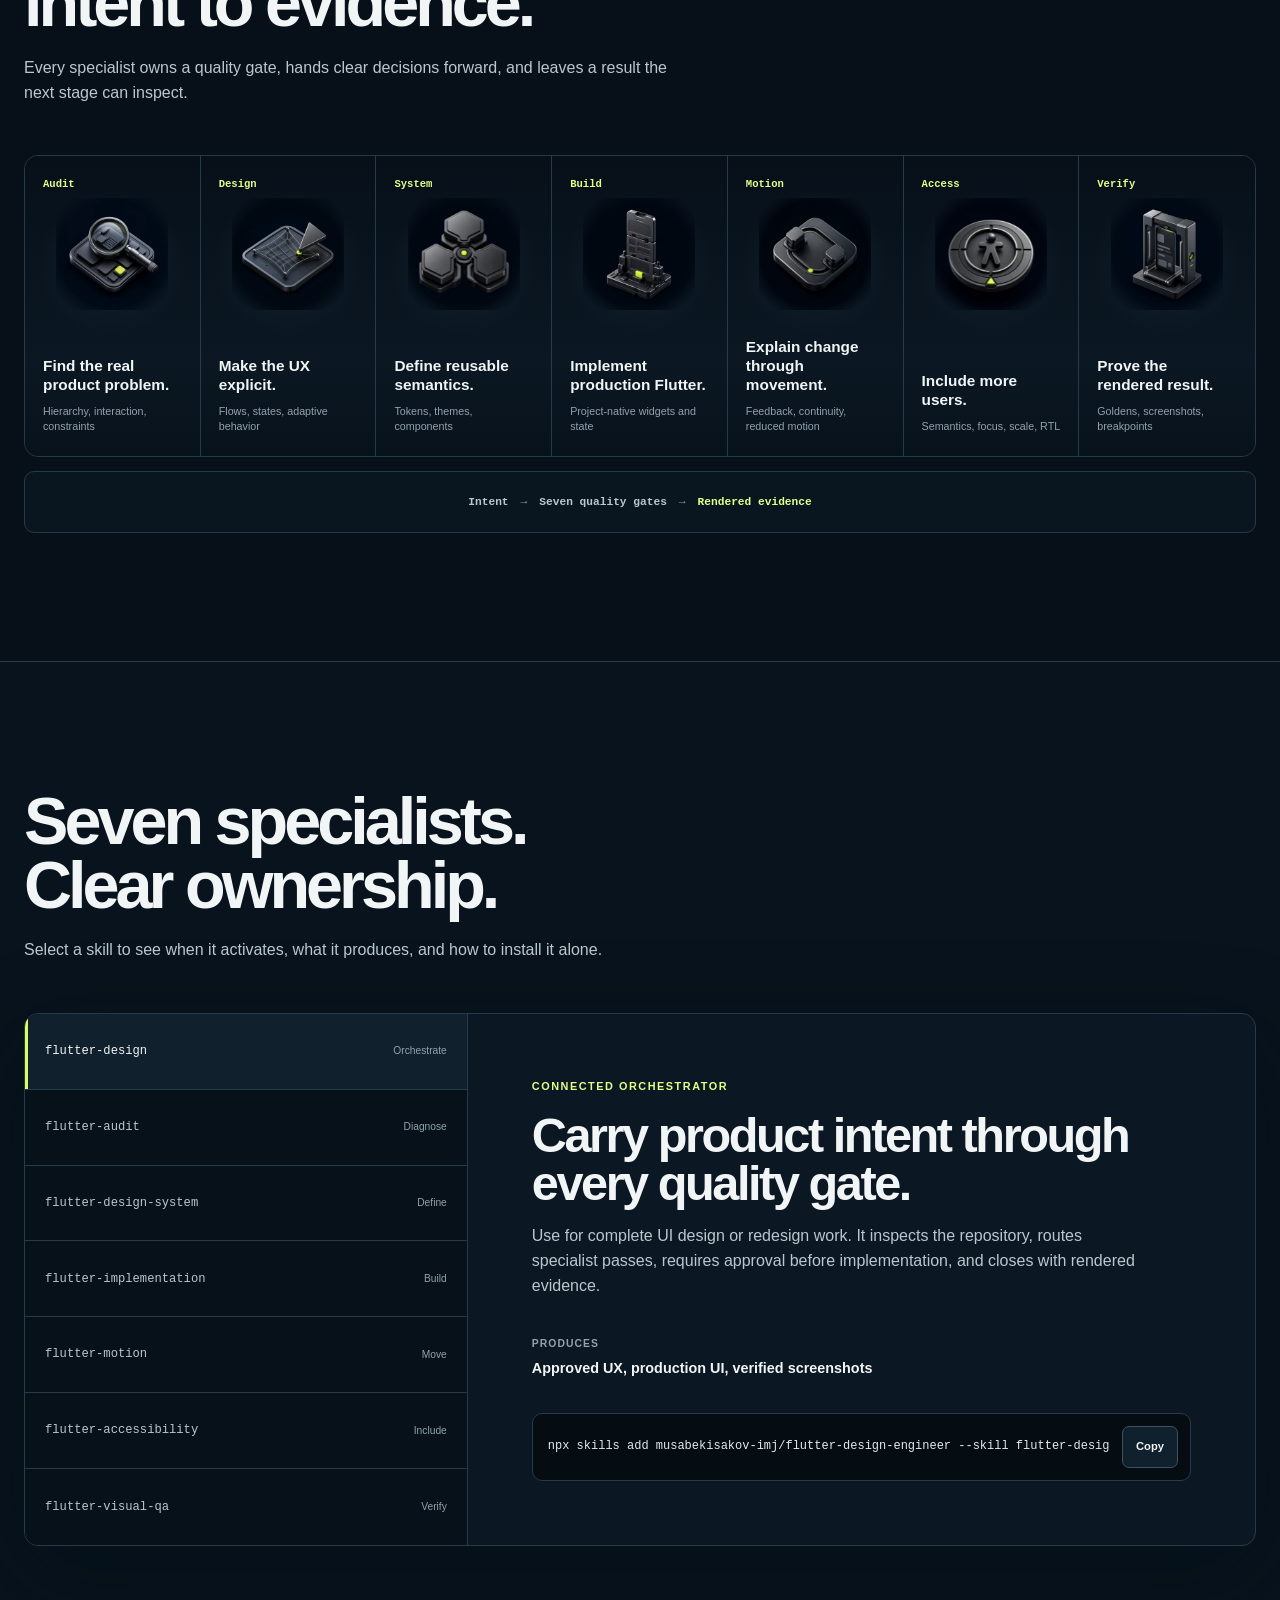
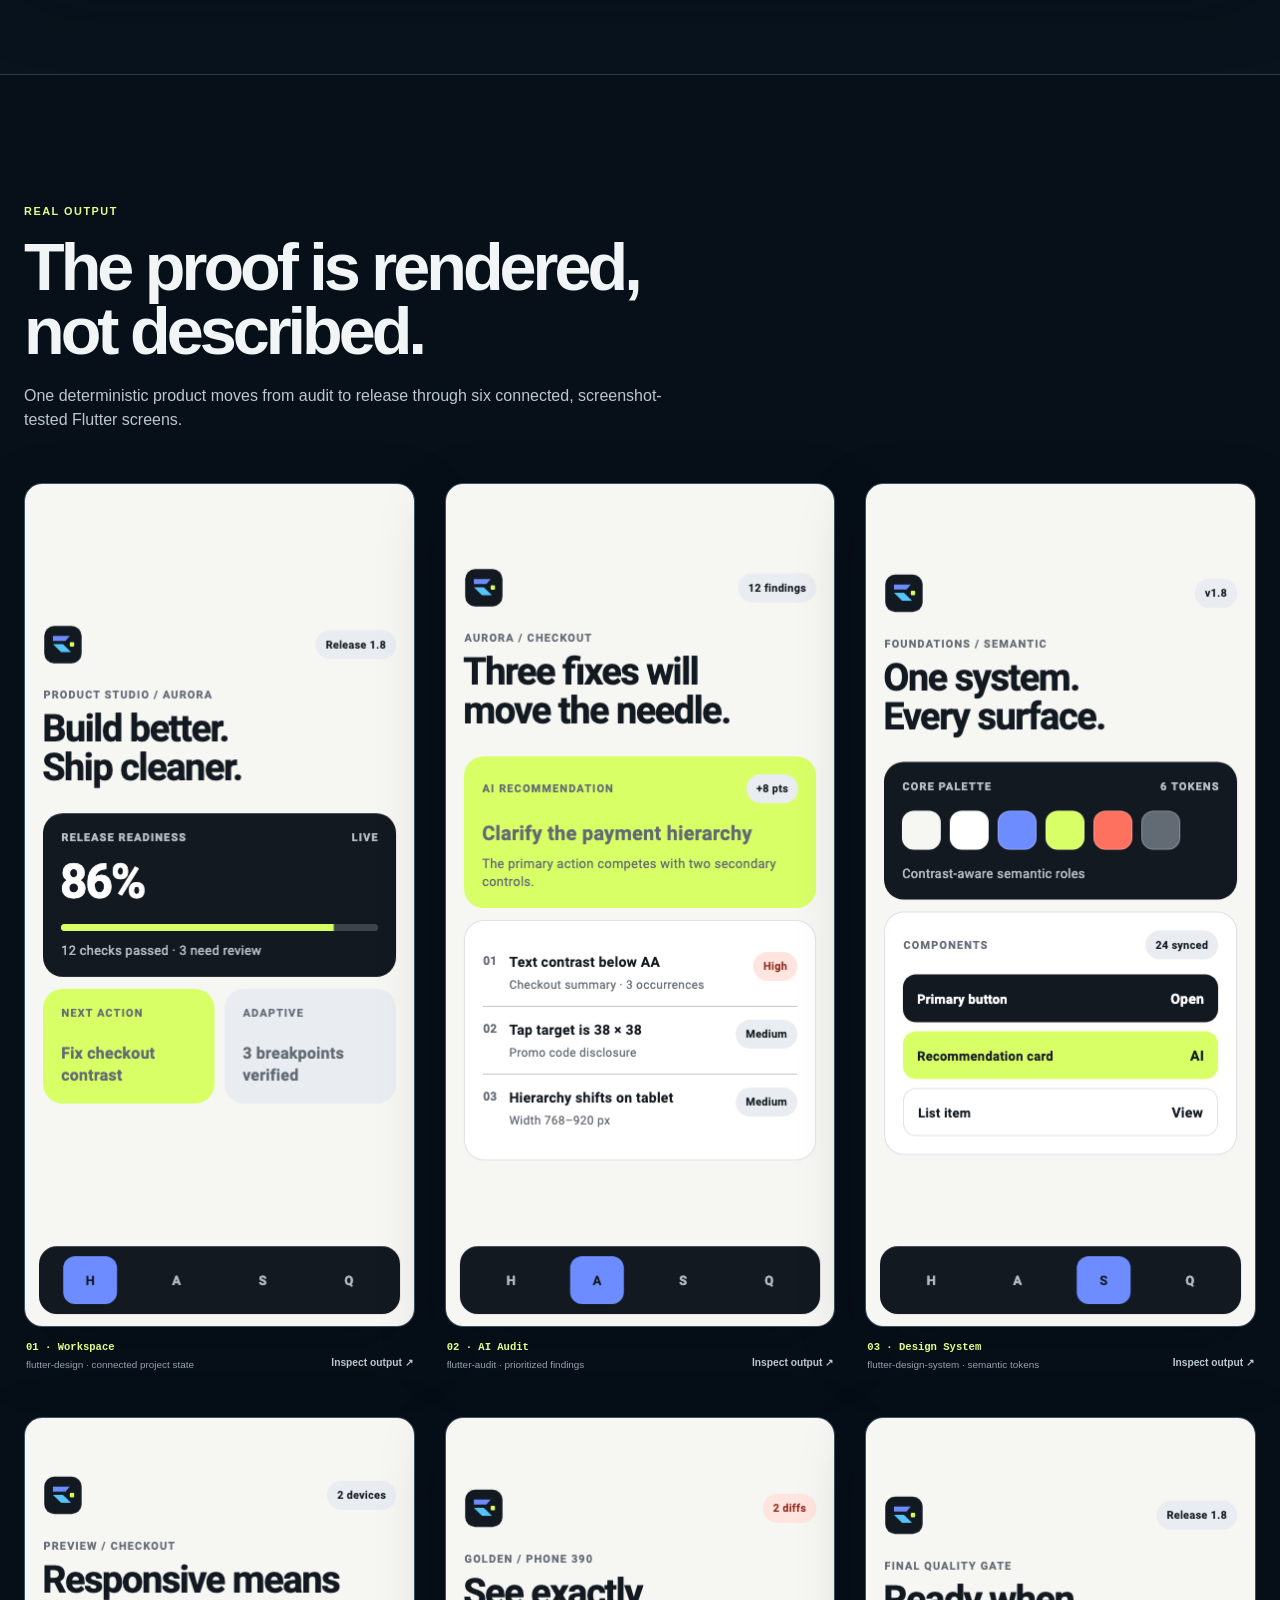
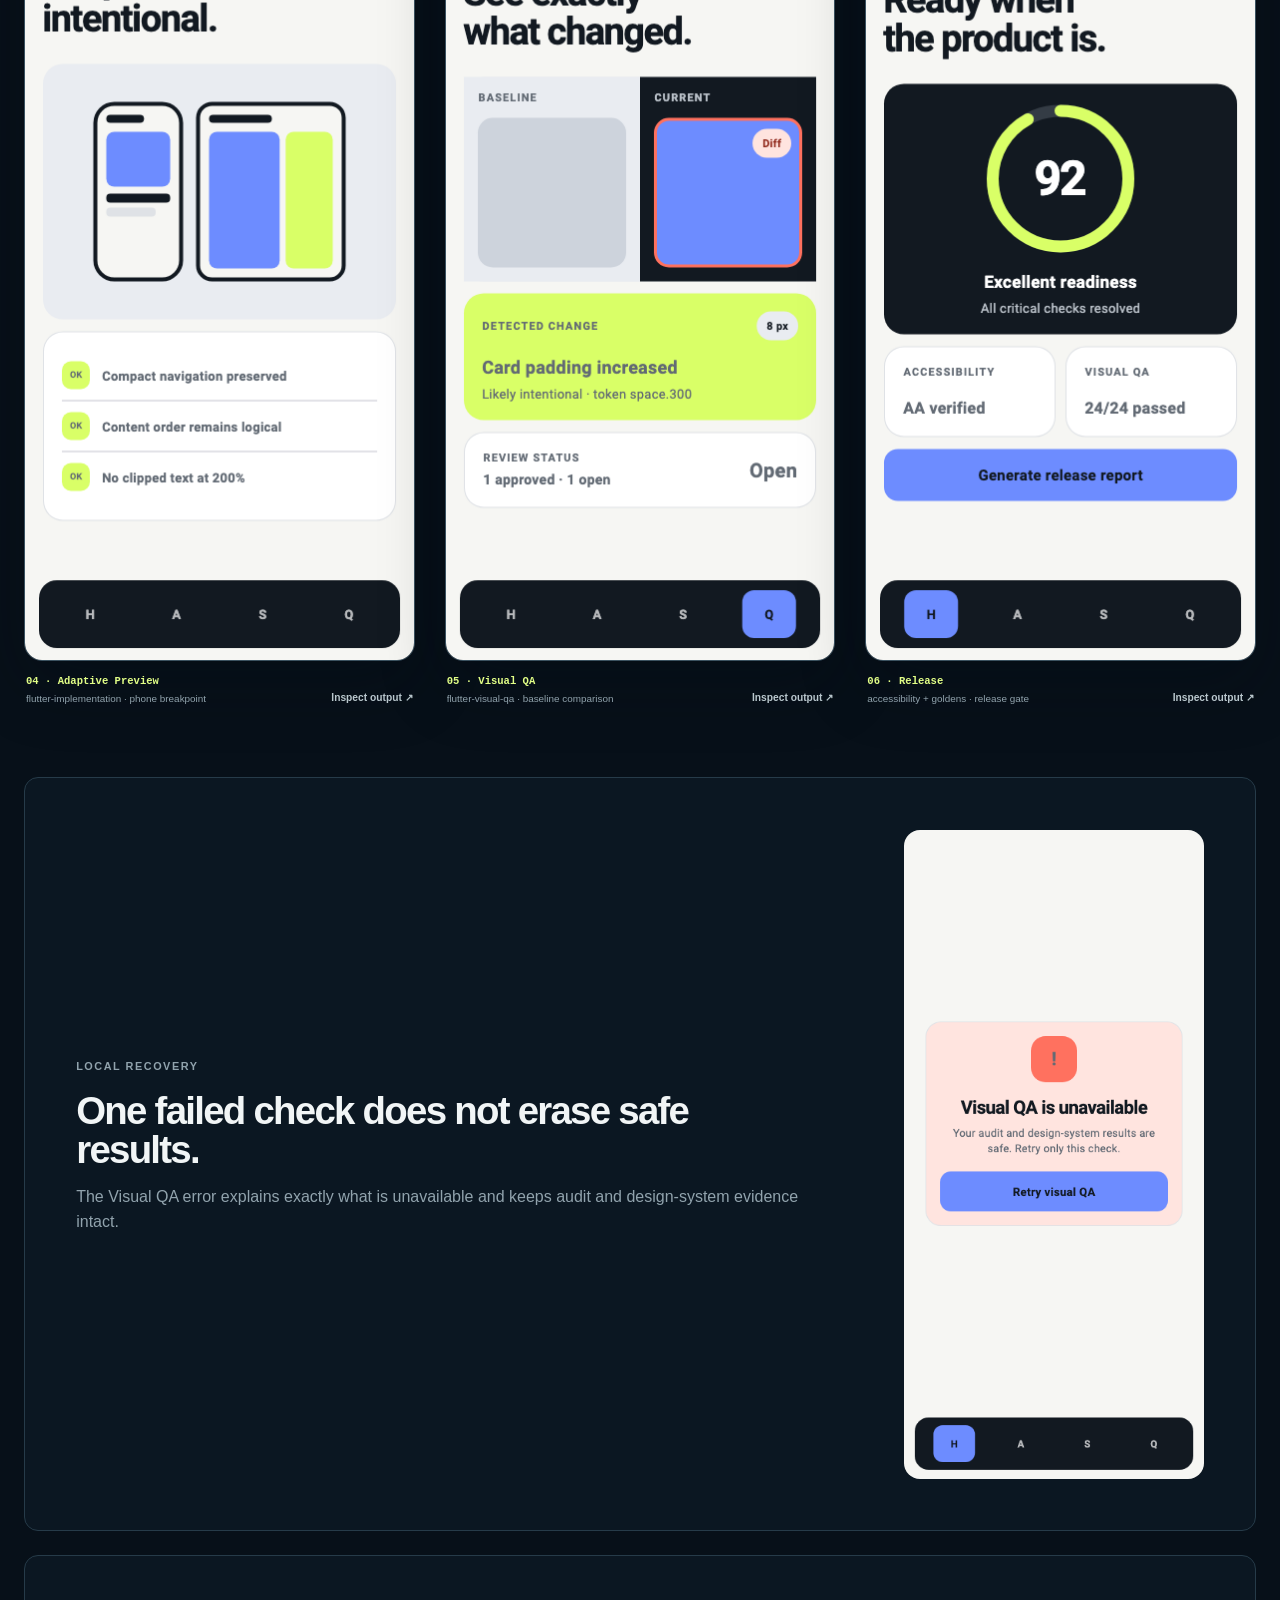
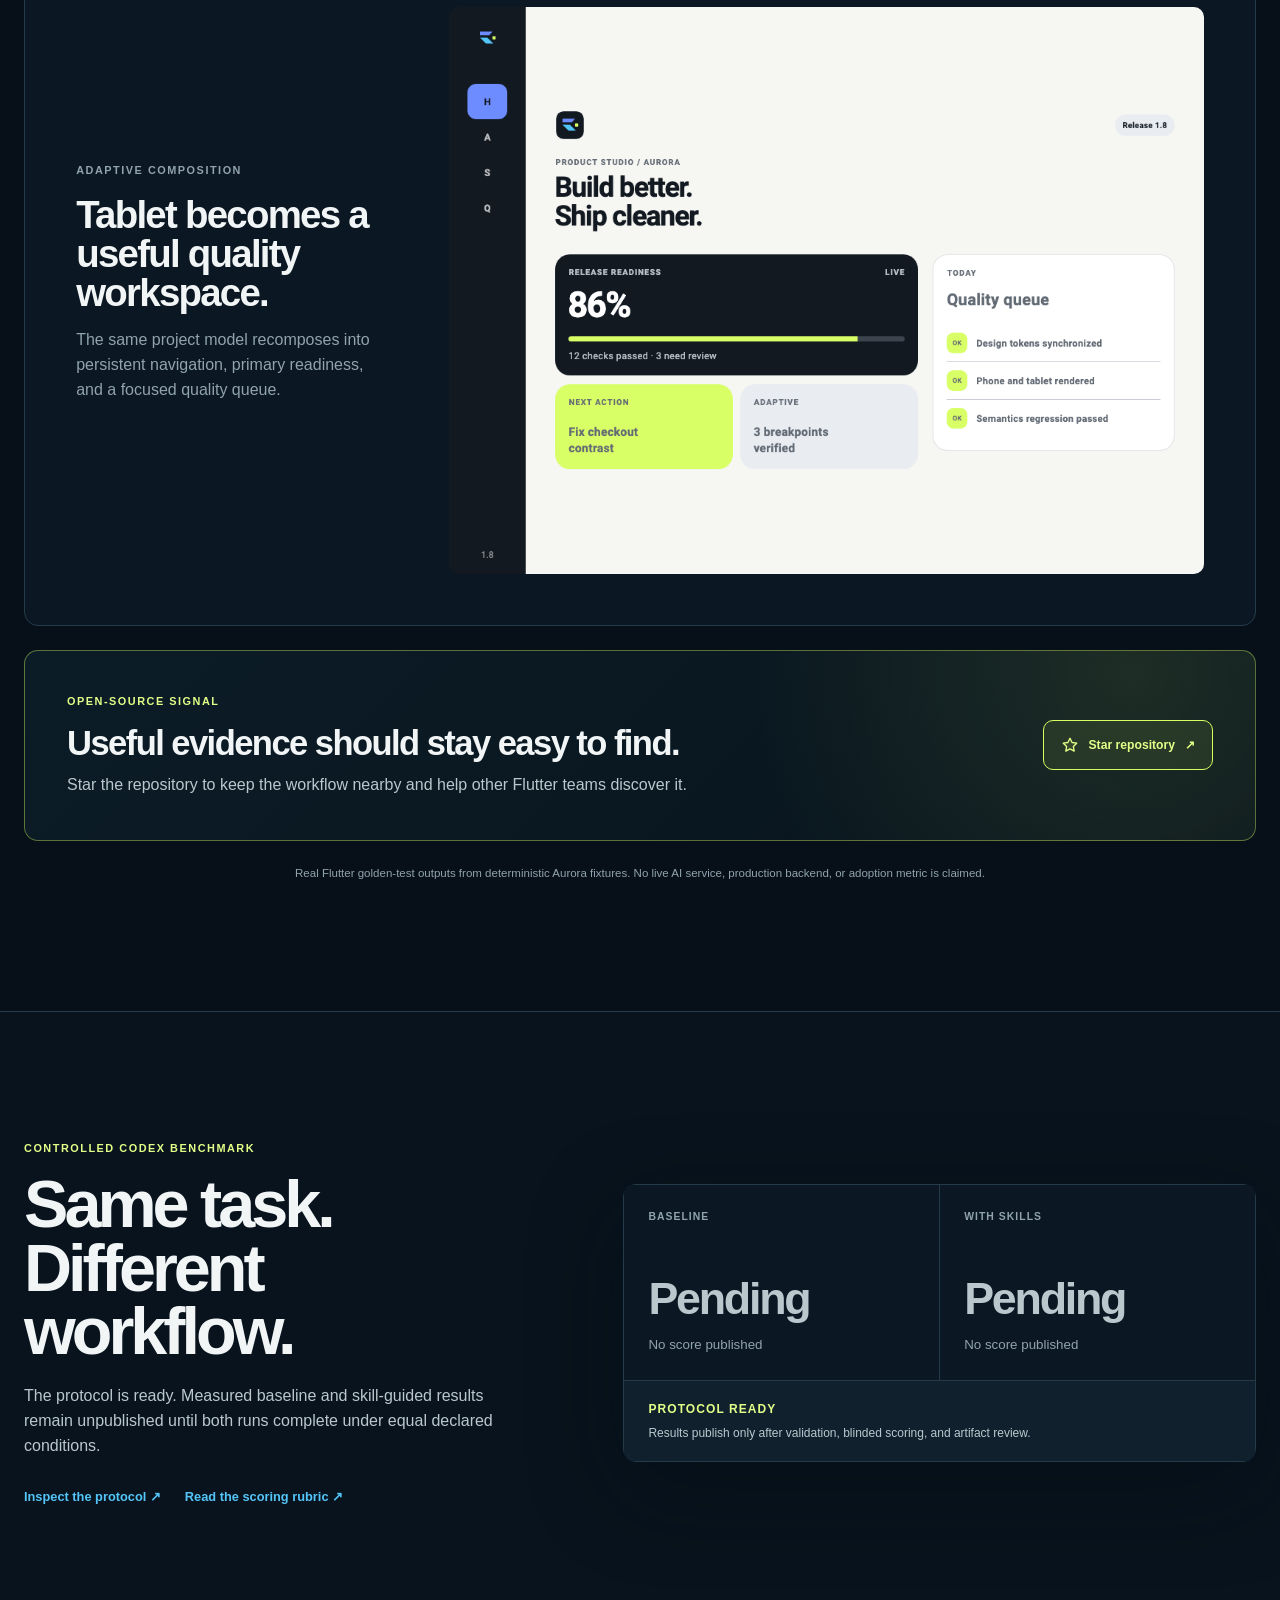
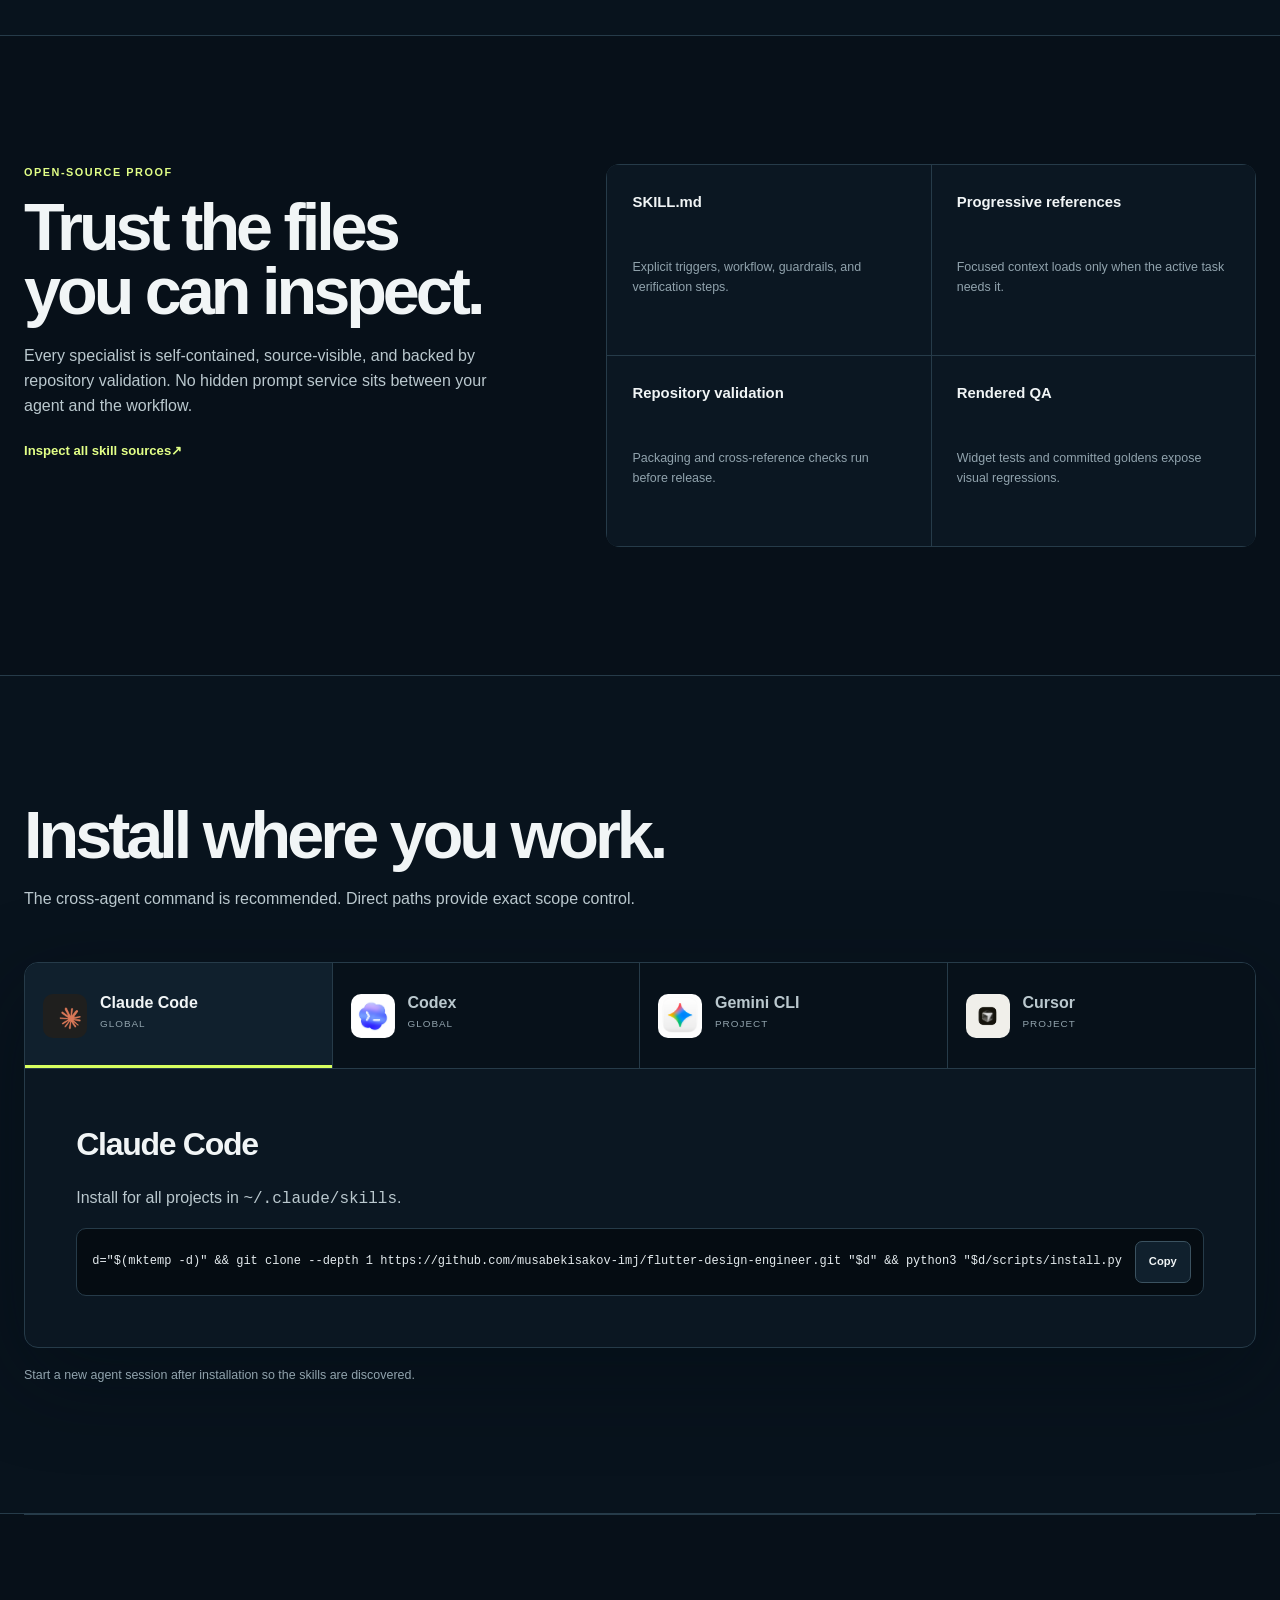
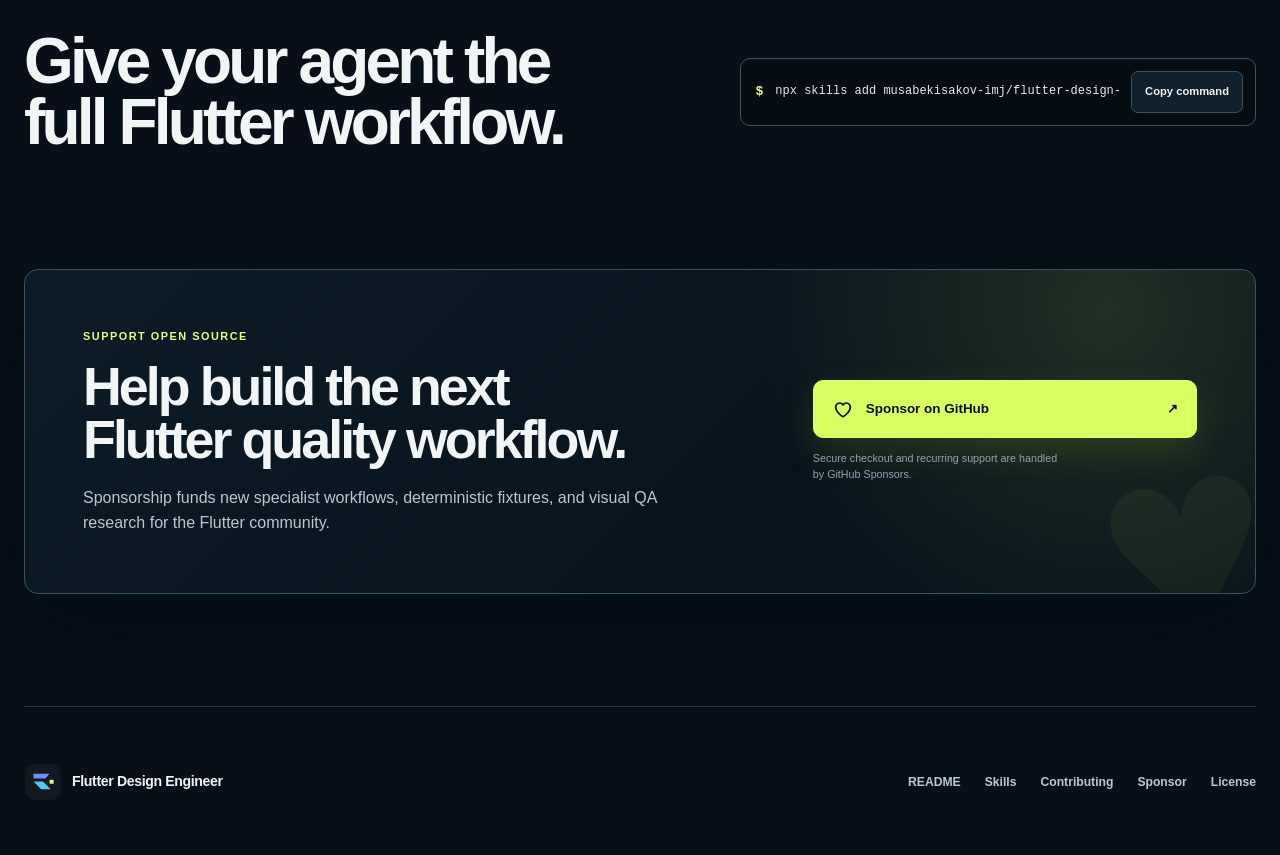
==== commit d49cbc2c: "feat: lead website with verifiable evidence" ====
--- a/docs/index.html
+++ b/docs/index.html
@@ -15,9 +15,9 @@
   <meta name="twitter:image" content="https://musabekisakov-imj.github.io/flutter-design-engineer/assets/social-preview.jpg">
   <title>Flutter Design Engineer | Seven connected agent skills</title>
   <link rel="icon" href="assets/brand/mark.svg" type="image/svg+xml">
-  <link rel="stylesheet" href="assets/install-guide.css?v=20">
+  <link rel="stylesheet" href="assets/install-guide.css?v=21">
   <script src="assets/analytics-adapter.js?v=2" defer></script>
-  <script src="assets/install-guide.js?v=8" defer></script>
+  <script src="assets/install-guide.js?v=9" defer></script>
 </head>
 <body>
   <a class="skip-link" href="#main">Skip to content</a>
@@ -49,8 +49,9 @@
   <main id="main">
     <section class="hero shell" aria-labelledby="hero-title">
       <div class="hero-copy reveal">
-        <h1 id="hero-title">A senior Flutter design team, inside your agent.</h1>
-        <p>Seven specialists turn product intent into adaptive, accessible, screenshot-verified Flutter interfaces.</p>
+        <p class="hero-kicker">Evidence-driven Flutter design</p>
+        <h1 id="hero-title">From product intent to verified Flutter UI.</h1>
+        <p>Seven connected specialists audit, design, implement, and verify adaptive Flutter interfaces inside your agent.</p>
         <div class="hero-actions">
           <div class="command command-primary">
             <span aria-hidden="true">$</span>
@@ -59,7 +60,7 @@
           </div>
           <div class="hero-links">
             <a class="hero-link hero-evidence-link" href="#evidence" data-analytics-event="verified_results_open" data-analytics-placement="hero"><svg class="hero-link-icon hero-shield-icon" viewBox="0 0 24 24" aria-hidden="true"><path d="M12 3.2 19 6v5.2c0 4.5-2.8 7.8-7 9.6-4.2-1.8-7-5.1-7-9.6V6l7-2.8Z"/><path d="m8.8 12 2.1 2.1 4.5-4.5"/></svg><span>See verified results</span><svg class="hero-link-arrow hero-link-arrow-down" viewBox="0 0 16 16" aria-hidden="true"><path d="M8 3v9m0 0 3-3m-3 3L5 9"/></svg></a>
-            <a class="hero-link hero-source-link" href="https://github.com/musabekisakov-imj/flutter-design-engineer" data-analytics-event="github_open" data-analytics-placement="hero"><svg class="hero-link-icon hero-github-icon" viewBox="0 0 24 24" aria-hidden="true"><path fill="currentColor" d="M12 .7a11.5 11.5 0 0 0-3.64 22.41c.58.1.79-.25.79-.56v-2.23c-3.22.7-3.9-1.37-3.9-1.37-.53-1.34-1.29-1.7-1.29-1.7-1.05-.72.08-.71.08-.71 1.17.08 1.78 1.2 1.78 1.2 1.04 1.77 2.72 1.26 3.38.96.1-.75.4-1.26.74-1.55-2.57-.29-5.27-1.28-5.27-5.68 0-1.25.45-2.28 1.19-3.08-.12-.29-.52-1.46.11-3.04 0 0 .97-.31 3.16 1.18A11 11 0 0 1 12 6.14a11 11 0 0 1 2.88.39c2.19-1.49 3.15-1.18 3.15-1.18.63 1.58.23 2.75.11 3.04.74.8 1.19 1.83 1.19 3.08 0 4.41-2.71 5.38-5.29 5.67.42.36.79 1.06.79 2.14v3.27c0 .31.21.67.8.56A11.5 11.5 0 0 0 12 .7Z"/></svg><span>Inspect the source</span><svg class="hero-link-arrow hero-link-arrow-external" viewBox="0 0 16 16" aria-hidden="true"><path d="M5 11 11.5 4.5M6.5 4.5h5v5"/></svg></a>
+            <a class="hero-link hero-star-link" href="https://github.com/musabekisakov-imj/flutter-design-engineer" data-analytics-event="github_open" data-analytics-placement="hero-star"><svg class="hero-link-icon hero-star-icon" viewBox="0 0 24 24" aria-hidden="true"><path d="m12 3 2.8 5.7 6.2.9-4.5 4.4 1.1 6.2-5.6-3-5.6 3 1.1-6.2L3 9.6l6.2-.9L12 3Z"/></svg><span>Star repository</span><svg class="hero-link-arrow hero-link-arrow-external" viewBox="0 0 16 16" aria-hidden="true"><path d="M5 11 11.5 4.5M6.5 4.5h5v5"/></svg></a>
           </div>
         </div>
       </div>
@@ -75,6 +76,12 @@
       </div>
     </section>
 
+    <nav class="proof-rail shell reveal" aria-label="Repository proof">
+      <a href="#skills" data-analytics-event="verified_results_open" data-analytics-placement="proof-rail-skills"><span class="proof-rail-icon" aria-hidden="true">07</span><span><strong>7 connected skills</strong><small>One governed workflow</small></span><b aria-hidden="true">↓</b></a>
+      <a href="https://github.com/musabekisakov-imj/flutter-design-engineer" data-analytics-event="github_open" data-analytics-placement="proof-rail-source"><svg class="proof-rail-icon" viewBox="0 0 24 24" aria-hidden="true"><path fill="currentColor" d="M12 .7a11.5 11.5 0 0 0-3.64 22.41c.58.1.79-.25.79-.56v-2.23c-3.22.7-3.9-1.37-3.9-1.37-.53-1.34-1.29-1.7-1.29-1.7-1.05-.72.08-.71.08-.71 1.17.08 1.78 1.2 1.78 1.2 1.04 1.77 2.72 1.26 3.38.96.1-.75.4-1.26.74-1.55-2.57-.29-5.27-1.28-5.27-5.68 0-1.25.45-2.28 1.19-3.08-.12-.29-.52-1.46.11-3.04 0 0 .97-.31 3.16 1.18A11 11 0 0 1 12 6.14a11 11 0 0 1 2.88.39c2.19-1.49 3.15-1.18 3.15-1.18.63 1.58.23 2.75.11 3.04.74.8 1.19 1.83 1.19 3.08 0 4.41-2.71 5.38-5.29 5.67.42.36.79 1.06.79 2.14v3.27c0 .31.21.67.8.56A11.5 11.5 0 0 0 12 .7Z"/></svg><span><strong>Real source</strong><small>Every boundary is inspectable</small></span><b aria-hidden="true">↗</b></a>
+      <a href="#evidence" data-analytics-event="verified_results_open" data-analytics-placement="proof-rail-qa"><svg class="proof-rail-icon" viewBox="0 0 24 24" aria-hidden="true"><path d="M12 3.2 19 6v5.2c0 4.5-2.8 7.8-7 9.6-4.2-1.8-7-5.1-7-9.6V6l7-2.8Z"/><path d="m8.8 12 2.1 2.1 4.5-4.5"/></svg><span><strong>Golden-test QA</strong><small>Phone, tablet, and error states</small></span><b aria-hidden="true">↓</b></a>
+    </nav>
+
     <section class="audiences" id="audiences" aria-labelledby="audiences-title">
       <div class="shell audience-shell">
         <div class="audience-intro">
@@ -93,8 +100,8 @@
 
     <section class="workflow shell section" id="workflow" aria-labelledby="workflow-title">
       <div class="section-heading">
-        <h2 id="workflow-title">A workflow, not a prompt collection.</h2>
-        <p>Every specialist owns a quality gate and hands clear decisions to the next one.</p>
+        <h2 id="workflow-title">One chain from intent to evidence.</h2>
+        <p>Every specialist owns a quality gate, hands clear decisions forward, and leaves a result the next stage can inspect.</p>
       </div>
       <ol class="workflow-track">
         <li><span>Audit</span><img class="workflow-icon" src="assets/workflow/audit.webp" width="320" height="320" alt="" decoding="async"><strong>Find the real product problem.</strong><small>Hierarchy, interaction, constraints</small></li>
@@ -105,6 +112,7 @@
         <li><span>Access</span><img class="workflow-icon" src="assets/workflow/access.webp" width="320" height="320" alt="" decoding="async"><strong>Include more users.</strong><small>Semantics, focus, scale, RTL</small></li>
         <li><span>Verify</span><img class="workflow-icon" src="assets/workflow/verify.webp" width="320" height="320" alt="" decoding="async"><strong>Prove the rendered result.</strong><small>Goldens, screenshots, breakpoints</small></li>
       </ol>
+      <p class="workflow-outcome"><span>Intent</span><b aria-hidden="true">→</b><span>Seven quality gates</span><b aria-hidden="true">→</b><strong>Rendered evidence</strong></p>
     </section>
 
     <section class="registry section" id="skills" aria-labelledby="skills-title">
@@ -143,18 +151,19 @@
         <p>One deterministic product moves from audit to release through six connected, screenshot-tested Flutter screens.</p>
       </div>
       <div class="phone-rail" aria-label="Flutter Product Studio workflow golden screenshots">
-        <figure><img loading="lazy" src="assets/product-studio/phone-workspace.png" width="390" height="844" alt="Product Studio workspace with release readiness and next action"><figcaption><strong>01</strong> Workspace</figcaption></figure>
-        <figure><img loading="lazy" src="assets/product-studio/phone-audit.png" width="390" height="844" alt="AI audit with prioritized Flutter interface findings"><figcaption><strong>02</strong> AI Audit</figcaption></figure>
-        <figure><img loading="lazy" src="assets/product-studio/phone-system.png" width="390" height="844" alt="Semantic design system tokens and synchronized components"><figcaption><strong>03</strong> Design System</figcaption></figure>
-        <figure><img loading="lazy" src="assets/product-studio/phone-adaptive.png" width="390" height="844" alt="Adaptive preview comparing phone and tablet layouts"><figcaption><strong>04</strong> Adaptive Preview</figcaption></figure>
-        <figure><img loading="lazy" src="assets/product-studio/phone-visualQa.png" width="390" height="844" alt="Visual QA screen comparing baseline and current Flutter renders"><figcaption><strong>05</strong> Visual QA</figcaption></figure>
-        <figure><img loading="lazy" src="assets/product-studio/phone-release.png" width="390" height="844" alt="Release quality gate with accessibility and golden test results"><figcaption><strong>06</strong> Release</figcaption></figure>
+        <figure><img loading="lazy" src="assets/product-studio/phone-workspace.png" width="390" height="844" alt="Product Studio workspace with release readiness and next action"><figcaption><span><strong>01 · Workspace</strong><small>flutter-design · connected project state</small></span><a href="https://github.com/musabekisakov-imj/flutter-design-engineer/blob/main/examples/product-studio/demo/goldens/phone-workspace.png" data-analytics-event="github_open" data-analytics-placement="evidence-workspace">Inspect output <b aria-hidden="true">↗</b></a></figcaption></figure>
+        <figure><img loading="lazy" src="assets/product-studio/phone-audit.png" width="390" height="844" alt="AI audit with prioritized Flutter interface findings"><figcaption><span><strong>02 · AI Audit</strong><small>flutter-audit · prioritized findings</small></span><a href="https://github.com/musabekisakov-imj/flutter-design-engineer/blob/main/examples/product-studio/demo/goldens/phone-audit.png" data-analytics-event="github_open" data-analytics-placement="evidence-audit">Inspect output <b aria-hidden="true">↗</b></a></figcaption></figure>
+        <figure><img loading="lazy" src="assets/product-studio/phone-system.png" width="390" height="844" alt="Semantic design system tokens and synchronized components"><figcaption><span><strong>03 · Design System</strong><small>flutter-design-system · semantic tokens</small></span><a href="https://github.com/musabekisakov-imj/flutter-design-engineer/blob/main/examples/product-studio/demo/goldens/phone-system.png" data-analytics-event="github_open" data-analytics-placement="evidence-system">Inspect output <b aria-hidden="true">↗</b></a></figcaption></figure>
+        <figure><img loading="lazy" src="assets/product-studio/phone-adaptive.png" width="390" height="844" alt="Adaptive preview comparing phone and tablet layouts"><figcaption><span><strong>04 · Adaptive Preview</strong><small>flutter-implementation · phone breakpoint</small></span><a href="https://github.com/musabekisakov-imj/flutter-design-engineer/blob/main/examples/product-studio/demo/goldens/phone-adaptive.png" data-analytics-event="github_open" data-analytics-placement="evidence-adaptive">Inspect output <b aria-hidden="true">↗</b></a></figcaption></figure>
+        <figure><img loading="lazy" src="assets/product-studio/phone-visualQa.png" width="390" height="844" alt="Visual QA screen comparing baseline and current Flutter renders"><figcaption><span><strong>05 · Visual QA</strong><small>flutter-visual-qa · baseline comparison</small></span><a href="https://github.com/musabekisakov-imj/flutter-design-engineer/blob/main/examples/product-studio/demo/goldens/phone-visualQa.png" data-analytics-event="github_open" data-analytics-placement="evidence-visual-qa">Inspect output <b aria-hidden="true">↗</b></a></figcaption></figure>
+        <figure><img loading="lazy" src="assets/product-studio/phone-release.png" width="390" height="844" alt="Release quality gate with accessibility and golden test results"><figcaption><span><strong>06 · Release</strong><small>accessibility + goldens · release gate</small></span><a href="https://github.com/musabekisakov-imj/flutter-design-engineer/blob/main/examples/product-studio/demo/goldens/phone-release.png" data-analytics-event="github_open" data-analytics-placement="evidence-release">Inspect output <b aria-hidden="true">↗</b></a></figcaption></figure>
       </div>
       <div class="evidence-proof-grid">
         <article class="proof-error"><div><p class="section-kicker">Local recovery</p><h3>One failed check does not erase safe results.</h3><p>The Visual QA error explains exactly what is unavailable and keeps audit and design-system evidence intact.</p></div><img loading="lazy" src="assets/product-studio/phone-error.png" width="390" height="844" alt="Recoverable Product Studio Visual QA error state"></article>
         <article class="proof-adaptive"><div><p class="section-kicker">Adaptive composition</p><h3>Tablet becomes a useful quality workspace.</h3><p>The same project model recomposes into persistent navigation, primary readiness, and a focused quality queue.</p></div><img loading="lazy" src="assets/product-studio/tablet-workspace.png" width="1024" height="768" alt="Expanded Product Studio workspace rendered at tablet size"></article>
       </div>
-      <p class="evidence-note">Real Flutter golden-test outputs from deterministic Aurora fixtures. No live AI service or production backend is claimed.</p>
+      <aside class="evidence-star reveal" aria-labelledby="evidence-star-title"><div><p class="section-kicker">Open-source signal</p><h3 id="evidence-star-title">Useful evidence should stay easy to find.</h3><p>Star the repository to keep the workflow nearby and help other Flutter teams discover it.</p></div><a href="https://github.com/musabekisakov-imj/flutter-design-engineer" data-analytics-event="github_open" data-analytics-placement="evidence-star"><svg viewBox="0 0 24 24" aria-hidden="true"><path d="m12 3 2.8 5.7 6.2.9-4.5 4.4 1.1 6.2-5.6-3-5.6 3 1.1-6.2L3 9.6l6.2-.9L12 3Z"/></svg><span>Star repository</span><b aria-hidden="true">↗</b></a></aside>
+      <p class="evidence-note">Real Flutter golden-test outputs from deterministic Aurora fixtures. No live AI service, production backend, or adoption metric is claimed.</p>
     </section>
 
     <section class="benchmark section" id="benchmark" aria-labelledby="benchmark-title">
--- a/docs/assets/install-guide.css
+++ b/docs/assets/install-guide.css
@@ -17,6 +17,8 @@
   --max: 1240px;
   --radius: 14px;
   --ease: cubic-bezier(.16, 1, .3, 1);
+  --ease-out: cubic-bezier(.23, 1, .32, 1);
+  --ease-in-out: cubic-bezier(.77, 0, .175, 1);
   --shadow: 0 28px 90px rgb(0 11 18 / 42%);
 }
 
@@ -61,14 +63,14 @@
 .nav-github { background: rgb(9 21 30 / 72%); box-shadow: inset 0 1px rgb(255 255 255 / 5%); }
 .nav-github-mark { transform: translateY(-.5px); }
 .nav-external-icon { width: 13px; height: 13px; margin-left: -2px; color: var(--muted); fill: none; stroke: currentColor; stroke-width: 1.7; stroke-linecap: round; stroke-linejoin: round; transition: color .2s var(--ease), transform .2s var(--ease); }
-.site-header nav .nav-github:hover { border-color: var(--muted-strong); background: var(--surface-2); color: var(--text); transform: translateY(-1px); }
-.site-header nav .nav-github:hover .nav-external-icon { color: var(--accent-light); transform: translate(1px, -1px); }
+.site-header nav .nav-github:hover { border-color: var(--muted-strong); background: var(--surface-2); color: var(--text); }
+.site-header nav .nav-github:hover .nav-external-icon { color: var(--accent-light); }
 .nav-sponsor { border-color: rgb(216 255 95 / 62%); background: rgb(216 255 95 / 7%); color: var(--accent-light) !important; box-shadow: inset 0 1px rgb(255 255 255 / 5%); font-weight: 800 !important; }
 .nav-sponsor-icon { fill: none; stroke: currentColor; stroke-width: 1.9; stroke-linecap: round; stroke-linejoin: round; }
-.site-header nav .nav-sponsor:hover { border-color: var(--accent); background: rgb(216 255 95 / 14%); color: var(--accent-light); box-shadow: 0 10px 26px rgb(139 172 37 / 12%), inset 0 1px rgb(255 255 255 / 8%); transform: translateY(-1px); }
+.site-header nav .nav-sponsor:hover { border-color: var(--accent); background: rgb(216 255 95 / 14%); color: var(--accent-light); box-shadow: 0 10px 26px rgb(139 172 37 / 12%), inset 0 1px rgb(255 255 255 / 8%); }
 .site-header nav .nav-install { min-width: 104px; justify-content: center; border-color: var(--accent); background: linear-gradient(180deg, #e0ff72, #cefa42); color: var(--canvas); font-weight: 800; box-shadow: 0 12px 28px rgb(168 210 44 / 19%), inset 0 1px rgb(255 255 255 / 55%); }
 .nav-install-icon { width: 20px; height: 20px; fill: none; stroke: currentColor; stroke-width: 2; stroke-linecap: round; stroke-linejoin: round; transform: translateY(-.5px); }
-.site-header nav .nav-install:hover { border-color: var(--accent-light); background: var(--accent-light); color: var(--canvas); box-shadow: 0 12px 30px rgb(139 172 37 / 21%), inset 0 1px rgb(255 255 255 / 32%); transform: translateY(-1px); }
+.site-header nav .nav-install:hover { border-color: var(--accent-light); background: var(--accent-light); color: var(--canvas); box-shadow: 0 12px 30px rgb(139 172 37 / 21%), inset 0 1px rgb(255 255 255 / 32%); }
 .site-header nav .nav-github:active, .site-header nav .nav-sponsor:active, .site-header nav .nav-install:active { transform: translateY(1px) scale(.98); }
 .site-header nav .nav-install::after { display: none; }
 .menu-button { position: relative; display: none; width: 44px; min-width: 44px; height: 44px; padding: 0; place-items: center; border: 1px solid var(--line-strong); border-radius: 11px; background: rgb(11 26 36 / 88%); color: var(--text); cursor: pointer; box-shadow: inset 0 1px rgb(255 255 255 / 6%); transition: color .2s var(--ease), background .2s var(--ease), border-color .2s var(--ease), transform .2s var(--ease); }
@@ -89,6 +91,7 @@
 .hero { position: relative; display: grid; grid-template-columns: minmax(0, 1.18fr) minmax(390px, .82fr); align-items: center; gap: clamp(32px, 4vw, 58px); min-height: min(820px, calc(100dvh - 72px)); padding-block: clamp(58px, 7vw, 88px); }
 .hero::before { content: ""; position: absolute; z-index: -1; top: -25%; right: -18%; width: 72%; aspect-ratio: 1; border-radius: 50%; background: radial-gradient(circle, rgb(30 91 112 / 34%), transparent 66%); filter: blur(30px); }
 .hero-copy { position: relative; z-index: 2; }
+.hero-kicker { margin: 0 0 15px !important; color: var(--accent-light) !important; font: 800 .67rem/1.2 monospace !important; letter-spacing: .12em; text-transform: uppercase; }
 .hero h1 { max-width: 760px; margin: 0; font-size: clamp(3.4rem, 4.45vw, 4rem); font-weight: 790; line-height: .94; letter-spacing: -.067em; text-wrap: balance; }
 .hero-copy > p { max-width: 590px; margin: 27px 0 30px; color: var(--muted-strong); font-size: clamp(1rem, 1.35vw, 1.16rem); line-height: 1.55; }
 .hero-actions { display: grid; gap: 16px; max-width: 650px; }
@@ -96,13 +99,13 @@
 .hero-links .hero-link { width: fit-content; min-height: 44px; display: inline-flex; align-items: center; gap: 9px; padding: 0 13px; border: 1px solid var(--line-strong); border-radius: 10px; color: var(--muted-strong); background: rgb(9 21 30 / 72%); box-shadow: inset 0 1px rgb(255 255 255 / 5%); font-size: .78rem; font-weight: 760; line-height: 1; text-decoration: none; transition: color .2s var(--ease), background .2s var(--ease), border-color .2s var(--ease), box-shadow .2s var(--ease), transform .2s var(--ease); }
 .hero-link-icon { display: block; width: 18px; height: 18px; flex: 0 0 auto; }
 .hero-shield-icon { fill: rgb(216 255 95 / 7%); stroke: currentColor; stroke-width: 1.8; stroke-linecap: round; stroke-linejoin: round; }
-.hero-github-icon { width: 17px; height: 17px; }
+.hero-star-icon { fill: rgb(216 255 95 / 8%); stroke: currentColor; stroke-width: 1.8; stroke-linecap: round; stroke-linejoin: round; }
 .hero-link-arrow { display: block; width: 14px; height: 14px; flex: 0 0 auto; color: var(--muted); fill: none; stroke: currentColor; stroke-width: 1.7; stroke-linecap: round; stroke-linejoin: round; transition: color .2s var(--ease), transform .2s var(--ease); }
 .hero-links .hero-evidence-link { border-color: rgb(216 255 95 / 48%); color: var(--accent-light); background: linear-gradient(180deg, rgb(29 48 40 / 76%), rgb(10 27 29 / 82%)); box-shadow: 0 10px 28px rgb(139 172 37 / 7%), inset 0 1px rgb(255 255 255 / 7%); }
-.hero-links .hero-evidence-link:hover { border-color: rgb(216 255 95 / 82%); color: var(--accent-light); background: linear-gradient(180deg, rgb(36 58 47 / 88%), rgb(12 32 32 / 92%)); box-shadow: 0 12px 30px rgb(139 172 37 / 12%), inset 0 1px rgb(255 255 255 / 9%); transform: translateY(-1px); }
-.hero-links .hero-evidence-link:hover .hero-link-arrow-down { color: var(--accent-light); transform: translateY(2px); }
-.hero-links .hero-source-link:hover { border-color: var(--muted-strong); color: var(--text); background: var(--surface-2); transform: translateY(-1px); }
-.hero-links .hero-source-link:hover .hero-link-arrow-external { color: var(--accent-light); transform: translate(2px, -2px); }
+.hero-links .hero-evidence-link:hover { border-color: rgb(216 255 95 / 82%); color: var(--accent-light); background: linear-gradient(180deg, rgb(36 58 47 / 88%), rgb(12 32 32 / 92%)); box-shadow: 0 12px 30px rgb(139 172 37 / 12%), inset 0 1px rgb(255 255 255 / 9%); }
+.hero-links .hero-evidence-link:hover .hero-link-arrow-down { color: var(--accent-light); }
+.hero-links .hero-star-link:hover { border-color: var(--muted-strong); color: var(--text); background: var(--surface-2); }
+.hero-links .hero-star-link:hover .hero-link-arrow-external { color: var(--accent-light); }
 .hero-links .hero-link:active { transform: translateY(1px) scale(.985); }
 .command { min-width: 0; display: grid; grid-template-columns: minmax(0, 1fr) auto; align-items: center; gap: 12px; padding: 12px 12px 12px 15px; border: 1px solid var(--line); border-radius: 10px; background: #050c12; }
 .command-primary { grid-template-columns: auto minmax(0, 1fr) auto; border-color: var(--line-strong); box-shadow: inset 0 1px rgb(255 255 255 / 3%); }
@@ -112,17 +115,28 @@
 .command button:hover { border-color: var(--accent); color: var(--accent-light); }
 .command button:active { transform: scale(.98); }
 .command button.is-copied { border-color: var(--success); color: var(--success); }
+.command button.is-copied::before { content: "✓"; display: inline-block; margin-right: 6px; font-weight: 900; }
 
 .hero-visual { position: relative; min-height: 610px; }
 .hero-phone { position: absolute; display: block; overflow: hidden; width: min(56%, 300px); border: 1px solid rgb(255 255 255 / 20%); border-radius: 28px; background: #12191f; box-shadow: var(--shadow); transition: transform .35s var(--ease), border-color .25s var(--ease); }
 .hero-phone img { display: block; width: 100%; height: auto; }
 .hero-phone-primary { z-index: 2; left: 2%; top: 78px; transform: rotate(-5deg); }
 .hero-phone-secondary { z-index: 1; right: 2%; top: 12px; transform: rotate(5deg); }
-.hero-phone-primary:hover { border-color: var(--accent); transform: rotate(-3deg) translateY(-6px); }
-.hero-phone-secondary:hover { border-color: var(--accent); transform: rotate(3deg) translateY(-6px); }
+.hero-phone-primary:hover, .hero-phone-secondary:hover { border-color: var(--accent); }
 .hero-proof { position: absolute; z-index: 3; right: 1%; bottom: 28px; display: grid; gap: 2px; margin: 0; padding: 13px 15px; border: 1px solid rgb(255 255 255 / 14%); border-radius: 10px; background: rgb(7 16 25 / 88%); backdrop-filter: blur(16px); box-shadow: 0 18px 50px rgb(0 10 18 / 30%); }
 .hero-proof strong { font-size: .78rem; }
 .hero-proof span { color: var(--muted); font-size: .65rem; }
+
+.proof-rail { display: grid; grid-template-columns: repeat(3, 1fr); padding: 1px; overflow: hidden; border: 1px solid var(--line); border-radius: var(--radius); background: var(--line); box-shadow: 0 24px 72px rgb(0 10 17 / 24%); }
+.proof-rail a { min-width: 0; min-height: 92px; display: grid; grid-template-columns: 36px minmax(0, 1fr) auto; align-items: center; gap: 13px; padding: 18px 20px; background: linear-gradient(180deg, rgb(12 28 39 / 98%), rgb(8 20 29 / 98%)); color: var(--text); text-decoration: none; transition: color 180ms ease, background 180ms ease; }
+.proof-rail a + a { border-left: 1px solid var(--line); }
+.proof-rail a:hover { background: var(--surface-2); }
+.proof-rail-icon { width: 34px; height: 34px; display: grid; place-items: center; color: var(--accent-light); fill: none; stroke: currentColor; stroke-width: 1.7; stroke-linecap: round; stroke-linejoin: round; font: 800 .68rem/1 monospace; }
+.proof-rail span { min-width: 0; display: grid; gap: 3px; }
+.proof-rail strong { font-size: .78rem; }
+.proof-rail small { overflow: hidden; color: var(--muted); font-size: .65rem; text-overflow: ellipsis; white-space: nowrap; }
+.proof-rail b { color: var(--muted); font-size: .85rem; transition: color 180ms ease, transform 180ms var(--ease-out); }
+.proof-rail a:hover b { color: var(--accent-light); }
 
 .audiences { border-block: 1px solid var(--line); background: #08131c; }
 .audience-shell { display: grid; grid-template-columns: minmax(280px, .72fr) minmax(0, 1.28fr); }
@@ -160,8 +174,18 @@
 .workflow-icon { display: block; width: min(100%, 112px); height: auto; margin: 8px auto -2px; object-fit: contain; filter: saturate(.92) contrast(1.02); -webkit-mask-image: radial-gradient(circle, #000 0 58%, rgb(0 0 0 / 94%) 68%, transparent 86%); mask-image: radial-gradient(circle, #000 0 58%, rgb(0 0 0 / 94%) 68%, transparent 86%); transform: translateZ(0); transform-origin: 50% 62%; transition: transform .32s var(--ease), filter .32s var(--ease); }
 .workflow-track strong { margin-top: auto; font-size: .96rem; line-height: 1.25; }
 .workflow-track small { margin-top: 10px; color: var(--muted); font-size: .67rem; line-height: 1.4; }
+.workflow-outcome { min-height: 62px; display: flex; align-items: center; justify-content: center; flex-wrap: wrap; gap: 12px; margin: 14px 0 0; padding: 13px 18px; border: 1px solid var(--line); border-radius: 10px; background: rgb(10 25 35 / 72%); color: var(--muted-strong); font: 750 .7rem/1.4 monospace; }
+.workflow-outcome b { color: var(--muted); }
+.workflow-outcome strong { color: var(--accent-light); }
 
 @media (hover: hover) and (pointer: fine) and (prefers-reduced-motion: no-preference) {
+  .site-header nav .nav-github:hover, .site-header nav .nav-sponsor:hover, .site-header nav .nav-install:hover, .hero-links .hero-link:hover { transform: translateY(-1px); }
+  .site-header nav .nav-github:hover .nav-external-icon, .hero-links .hero-star-link:hover .hero-link-arrow-external { transform: translate(2px, -2px); }
+  .hero-links .hero-evidence-link:hover .hero-link-arrow-down { transform: translateY(2px); }
+  .hero-phone-primary:hover { transform: rotate(-3deg) translateY(-6px); }
+  .hero-phone-secondary:hover { transform: rotate(3deg) translateY(-6px); }
+  .proof-rail a:hover b { transform: translate(2px, -2px); }
+  .support-action a:hover { transform: translateY(-2px); }
   .workflow-track li:hover::after { opacity: 1; transform: translateX(-50%) scale(1); }
   .workflow-track li:hover .workflow-icon { filter: saturate(1.04) contrast(1.04) drop-shadow(0 13px 16px rgb(0 7 12 / 38%)); transform: translateY(-5px) rotateX(2deg) rotateY(-3deg) scale(1.035); }
 }
@@ -187,8 +211,12 @@
 .phone-rail { display: grid; grid-template-columns: repeat(3, minmax(0, 1fr)); gap: clamp(28px, 3.6vw, 48px) clamp(18px, 2.4vw, 30px); align-items: start; }
 .phone-rail figure { margin: 0; min-width: 0; }
 .phone-rail img { display: block; width: 100%; border: 1px solid var(--line-strong); border-radius: 18px; box-shadow: 0 24px 65px rgb(0 11 18 / 28%); }
-.phone-rail figcaption { display: flex; align-items: center; gap: 9px; padding: 14px 2px 0; color: var(--muted-strong); font-size: .74rem; font-weight: 700; }
-.phone-rail figcaption strong { color: var(--accent-light); font-family: monospace; font-size: .66rem; }
+.phone-rail figcaption { display: grid; grid-template-columns: minmax(0, 1fr) auto; align-items: end; gap: 12px; padding: 14px 2px 0; }
+.phone-rail figcaption span { min-width: 0; display: grid; gap: 3px; }
+.phone-rail figcaption strong { color: var(--accent-light); font: 750 .66rem/1.3 monospace; }
+.phone-rail figcaption small { overflow: hidden; color: var(--muted); font-size: .62rem; line-height: 1.35; text-overflow: ellipsis; white-space: nowrap; }
+.phone-rail figcaption a { color: var(--muted-strong); font-size: .64rem; font-weight: 750; text-decoration: none; white-space: nowrap; transition: color 180ms ease; }
+.phone-rail figcaption a:hover { color: var(--text); }
 .evidence-proof-grid { display: grid; grid-template-columns: 1fr; gap: 24px; margin-top: 72px; }
 .evidence-proof-grid article { min-width: 0; overflow: hidden; display: grid; align-items: center; gap: clamp(30px, 5vw, 72px); padding: clamp(28px, 4vw, 56px); border: 1px solid var(--line); border-radius: var(--radius); background: var(--surface); }
 .proof-error { grid-template-columns: minmax(0, 1fr) minmax(240px, 320px); }
@@ -197,6 +225,13 @@
 .evidence-proof-grid p { color: var(--muted); }
 .proof-error img { width: min(100%, 300px); height: auto; justify-self: end; border-radius: 16px; }
 .proof-adaptive img { width: 100%; height: auto; border-radius: 10px; }
+.evidence-star { display: grid; grid-template-columns: minmax(0, 1fr) auto; align-items: center; gap: clamp(28px, 5vw, 70px); margin-top: 24px; padding: clamp(25px, 3.5vw, 42px); border: 1px solid rgb(216 255 95 / 38%); border-radius: var(--radius); background: radial-gradient(circle at 90% 12%, rgb(216 255 95 / 10%), transparent 34%), linear-gradient(135deg, #0c1c26, #08141d); }
+.evidence-star h3 { margin: 0; font-size: clamp(1.55rem, 2.7vw, 2.5rem); line-height: 1; letter-spacing: -.045em; }
+.evidence-star p:not(.section-kicker) { max-width: 700px; margin: 13px 0 0; color: var(--muted-strong); }
+.evidence-star > a { min-height: 50px; display: inline-flex; align-items: center; justify-content: center; gap: 10px; padding: 0 17px; border: 1px solid var(--accent); border-radius: 10px; background: rgb(216 255 95 / 8%); color: var(--accent-light); font-size: .76rem; font-weight: 820; text-decoration: none; white-space: nowrap; transition: color 180ms ease, background 180ms ease, border-color 180ms ease, transform 140ms var(--ease-out); }
+.evidence-star > a svg { width: 18px; height: 18px; fill: rgb(216 255 95 / 8%); stroke: currentColor; stroke-width: 1.8; stroke-linecap: round; stroke-linejoin: round; }
+.evidence-star > a:hover { border-color: var(--accent-light); background: rgb(216 255 95 / 14%); }
+.evidence-star > a:active { transform: scale(.98); }
 .evidence-note { margin: 24px 0 0; color: var(--muted); font-size: .72rem; text-align: center; }
 
 .benchmark { border-block: 1px solid var(--line); background: #08131d; }
@@ -244,20 +279,20 @@
 .support-copy > p:last-child { max-width: 670px; margin: 20px 0 0; color: var(--muted-strong); }
 .support-action { display: grid; gap: 13px; justify-items: stretch; }
 .support-action a { min-height: 58px; display: grid; grid-template-columns: 22px 1fr auto; align-items: center; gap: 12px; padding: 0 18px; border: 1px solid var(--accent); border-radius: 10px; background: var(--accent); color: var(--canvas); font-size: .84rem; font-weight: 850; text-decoration: none; box-shadow: 0 14px 34px rgb(139 172 37 / 18%), inset 0 1px rgb(255 255 255 / 30%); transition: transform .2s var(--ease), background .2s var(--ease), box-shadow .2s var(--ease); }
-.support-action a:hover { background: var(--accent-light); transform: translateY(-2px); box-shadow: 0 18px 40px rgb(139 172 37 / 25%), inset 0 1px rgb(255 255 255 / 36%); }
+.support-action a:hover { background: var(--accent-light); box-shadow: 0 18px 40px rgb(139 172 37 / 25%), inset 0 1px rgb(255 255 255 / 36%); }
 .support-action a:active { transform: translateY(1px) scale(.99); }
 .support-action svg { width: 22px; height: 22px; fill: none; stroke: currentColor; stroke-width: 1.8; stroke-linecap: round; stroke-linejoin: round; }
 .support-action small { max-width: 42ch; color: var(--muted); font-size: .67rem; line-height: 1.45; }
 .site-footer { min-height: 150px; display: flex; align-items: center; justify-content: space-between; gap: 32px; border-top: 1px solid var(--line); }
 
 .reveal { opacity: 1; transform: none; }
-.js .reveal { opacity: 0; transform: translateY(18px); transition: opacity .65s var(--ease), transform .65s var(--ease); }
+.js .reveal { opacity: 0; transform: translateY(10px); transition: opacity 360ms var(--ease-out), transform 360ms var(--ease-out); }
 .js .reveal.is-visible { opacity: 1; transform: none; }
 @keyframes phone-settle-left { from { opacity: 0; transform: rotate(-9deg) translateY(24px); } }
 @keyframes phone-settle-right { from { opacity: 0; transform: rotate(9deg) translateY(18px); } }
 @media (prefers-reduced-motion: no-preference) {
-  .hero-phone-primary { animation: phone-settle-left .8s .18s var(--ease) both; }
-  .hero-phone-secondary { animation: phone-settle-right .8s .28s var(--ease) both; }
+  .hero-phone-primary { animation: phone-settle-left 520ms 120ms var(--ease-out) both; }
+  .hero-phone-secondary { animation: phone-settle-right 520ms 180ms var(--ease-out) both; }
 }
 
 @media (max-width: 1050px) {
@@ -292,6 +327,8 @@
   .site-header nav .nav-github, .site-header nav .nav-sponsor, .site-header nav .nav-install { width: 100%; justify-content: center; }
   .hero { grid-template-columns: 1fr; min-height: auto; padding-top: 62px; }
   .hero-visual { width: min(100%, 560px); min-height: 560px; margin-inline: auto; }
+  .proof-rail { grid-template-columns: 1fr; }
+  .proof-rail a + a { border-top: 1px solid var(--line); border-left: 0; }
   .audience-shell, .benchmark-shell { grid-template-columns: 1fr; }
   .audience-intro { padding: 34px 0; border-right: 0; border-bottom: 1px solid var(--line); }
   .workflow-track { grid-template-columns: 1fr 1fr; }
@@ -311,6 +348,8 @@
   .proof-error { grid-template-columns: minmax(0, 1fr) minmax(210px, 260px); }
   .proof-adaptive { grid-template-columns: 1fr; }
   .proof-adaptive img { margin-top: 8px; }
+  .evidence-star { grid-template-columns: 1fr; }
+  .evidence-star > a { width: 100%; }
   .agent-tabs { grid-template-columns: 1fr 1fr; }
   .agent-tabs button:nth-child(2) { border-right: 0; }
   .agent-tabs button:nth-child(-n+2) { border-bottom: 1px solid var(--line); }
@@ -360,6 +399,8 @@
   .skill-panels article { padding: 28px 20px; }
   .skill-panels h3 { font-size: 2.15rem; }
   .phone-rail { grid-template-columns: repeat(6, minmax(300px, 82vw)); margin-right: -14px; }
+  .phone-rail figcaption { grid-template-columns: 1fr; align-items: start; }
+  .phone-rail figcaption a { width: fit-content; min-height: 36px; display: inline-flex; align-items: center; }
   .proof-error, .proof-adaptive { grid-template-columns: 1fr; }
   .proof-error img { width: min(78%, 260px); justify-self: center; }
   .agent-tabs button { min-height: 92px; grid-template-columns: 34px 1fr; padding: 13px; }
@@ -387,6 +428,7 @@
 
 @media (prefers-reduced-motion: reduce) {
   html { scroll-behavior: auto; }
-  *, *::before, *::after { animation-duration: .01ms !important; animation-delay: 0ms !important; transition-duration: .01ms !important; }
+  *, *::before, *::after { animation-duration: .01ms !important; animation-delay: 0ms !important; }
+  .site-header, .brand-mark, .menu-icon span, .nav-links a::after, .hero-link-arrow, .audience-arrow, .workflow-icon, .workflow-track li::after { transition-duration: .01ms !important; }
   .js .reveal { opacity: 1; transform: none; }
 }
